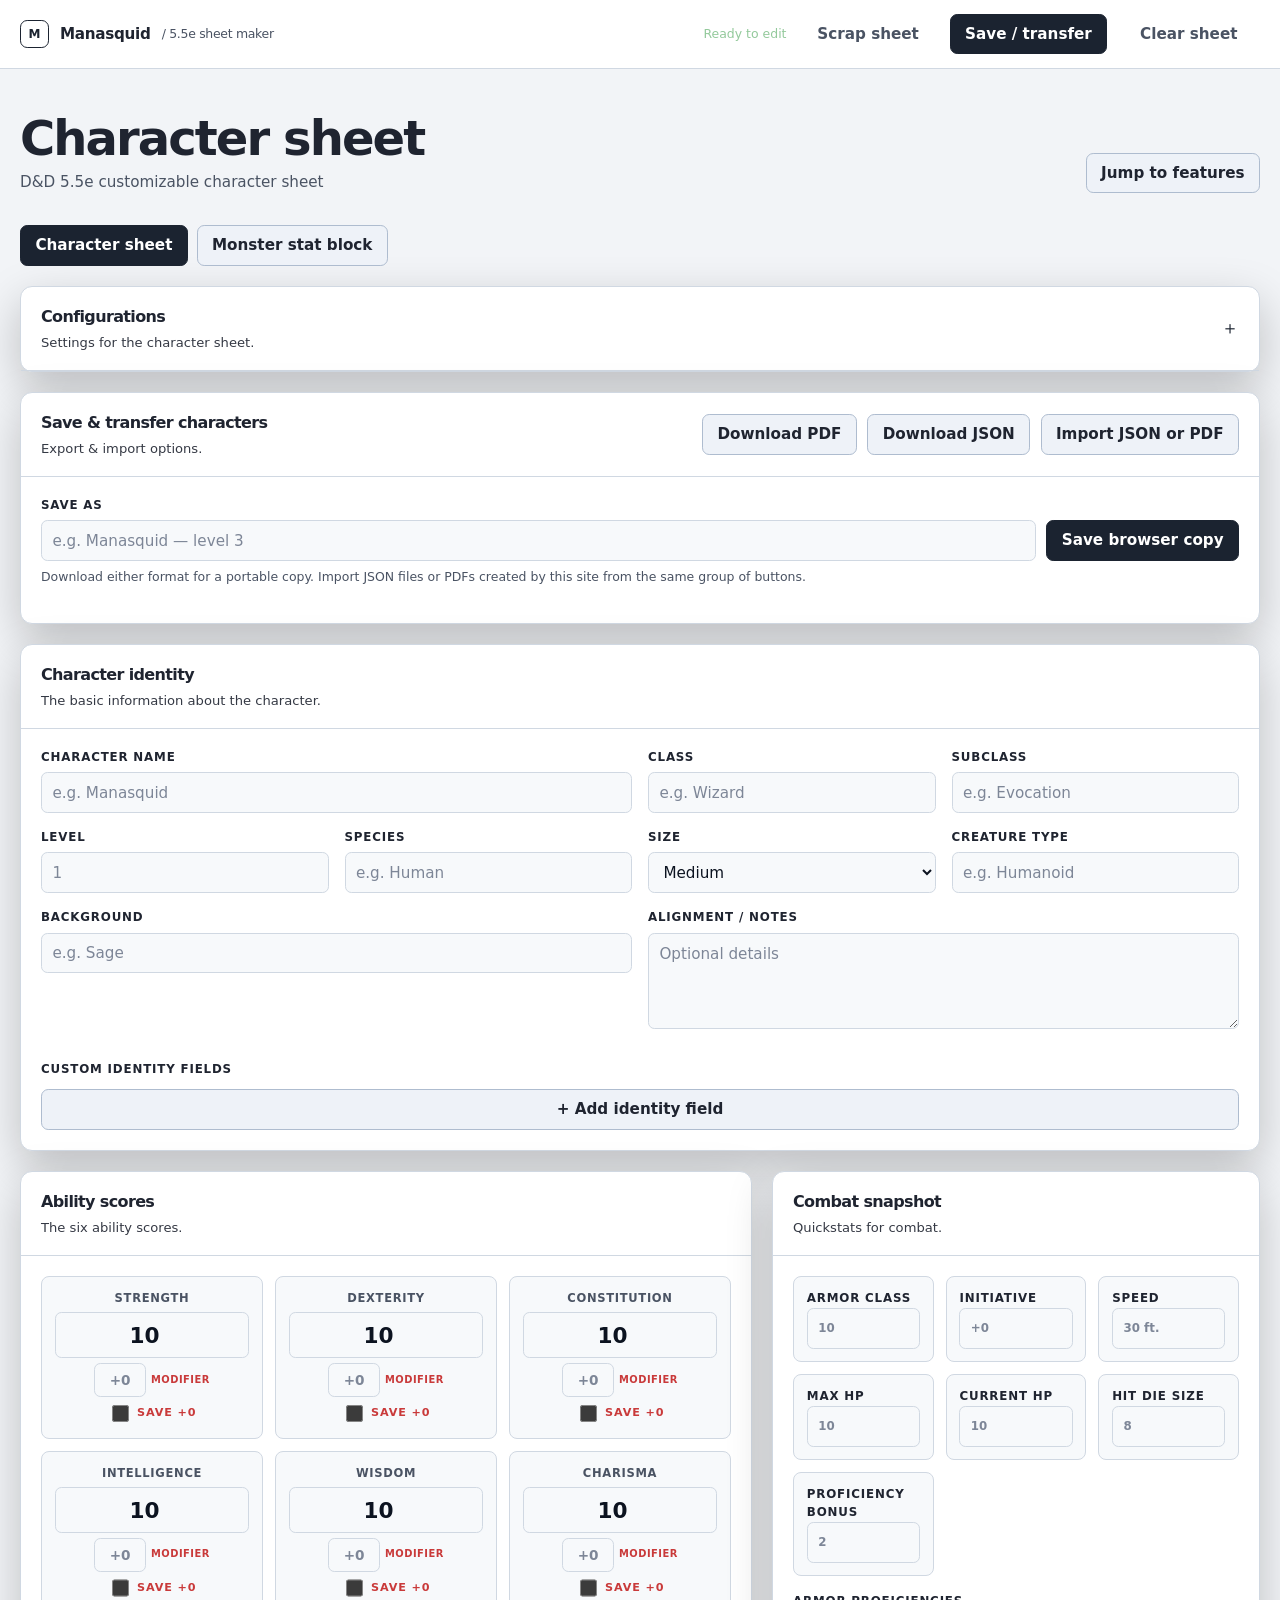
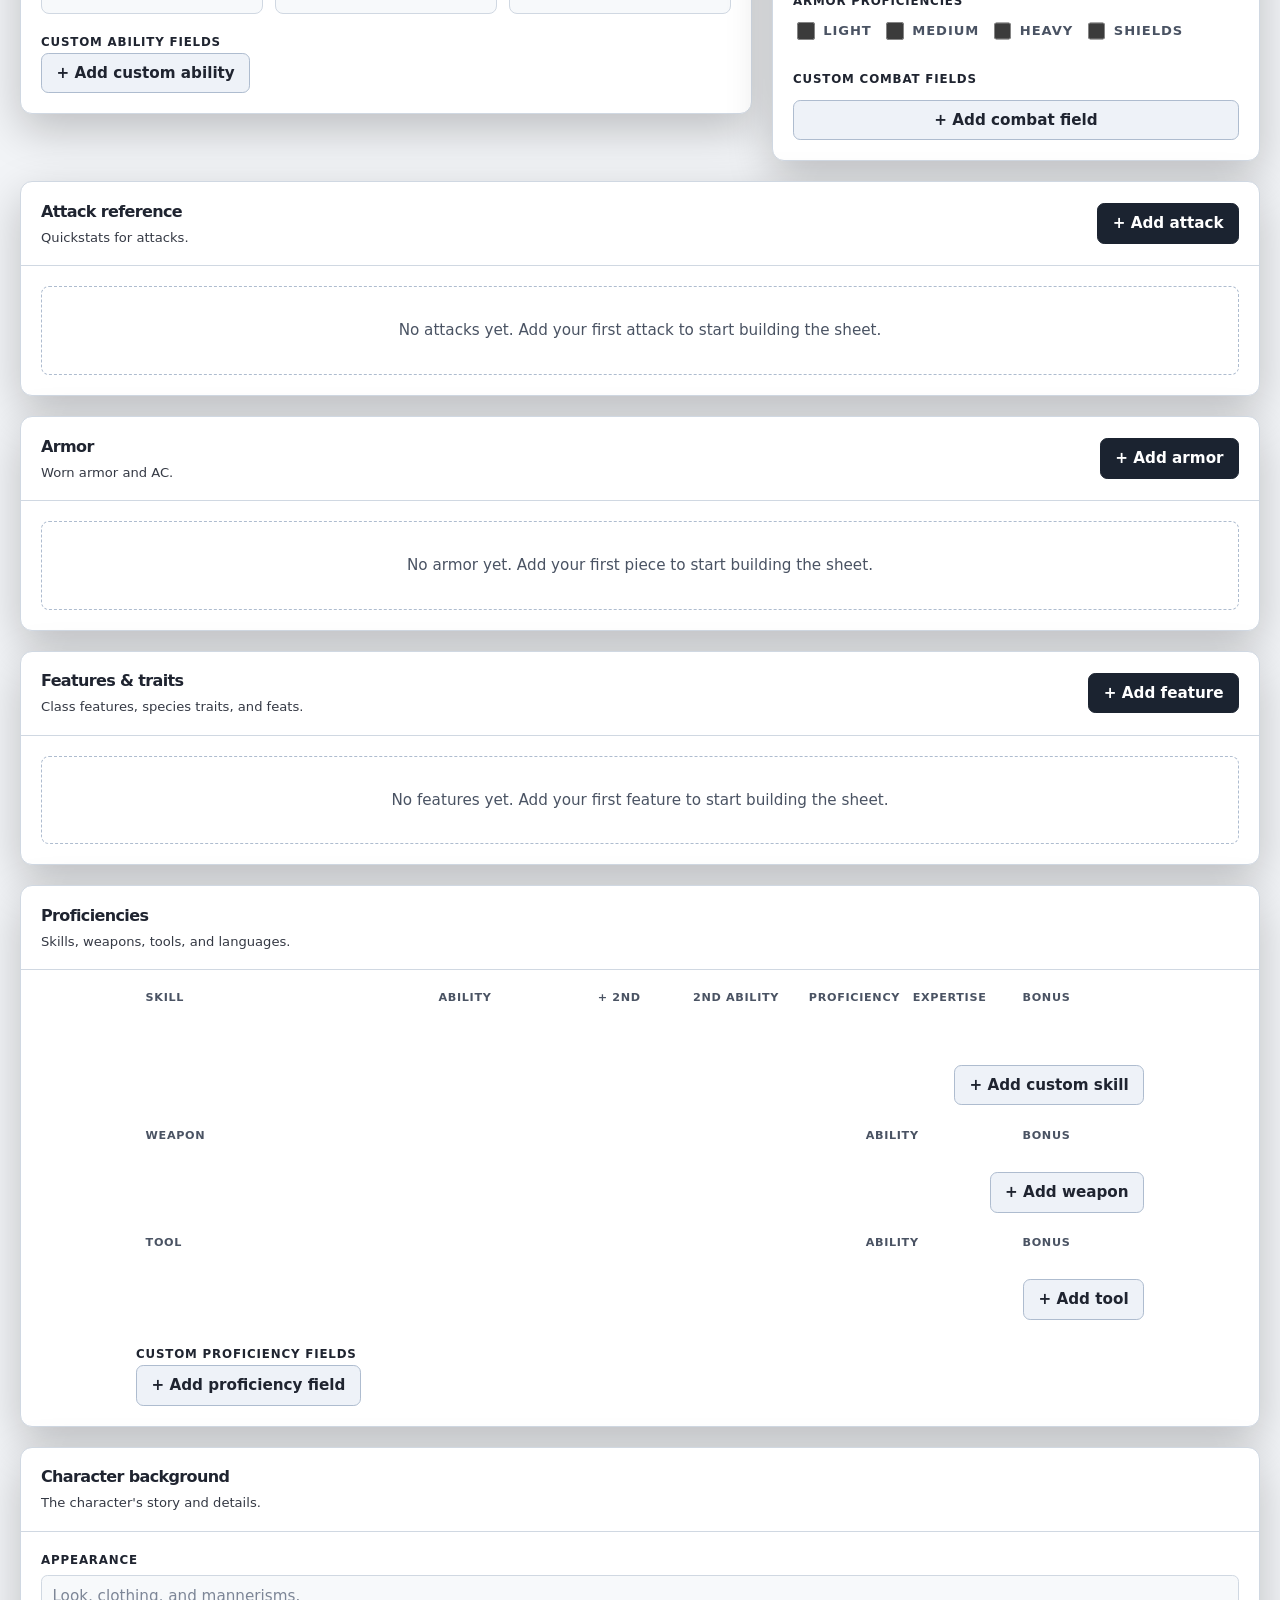
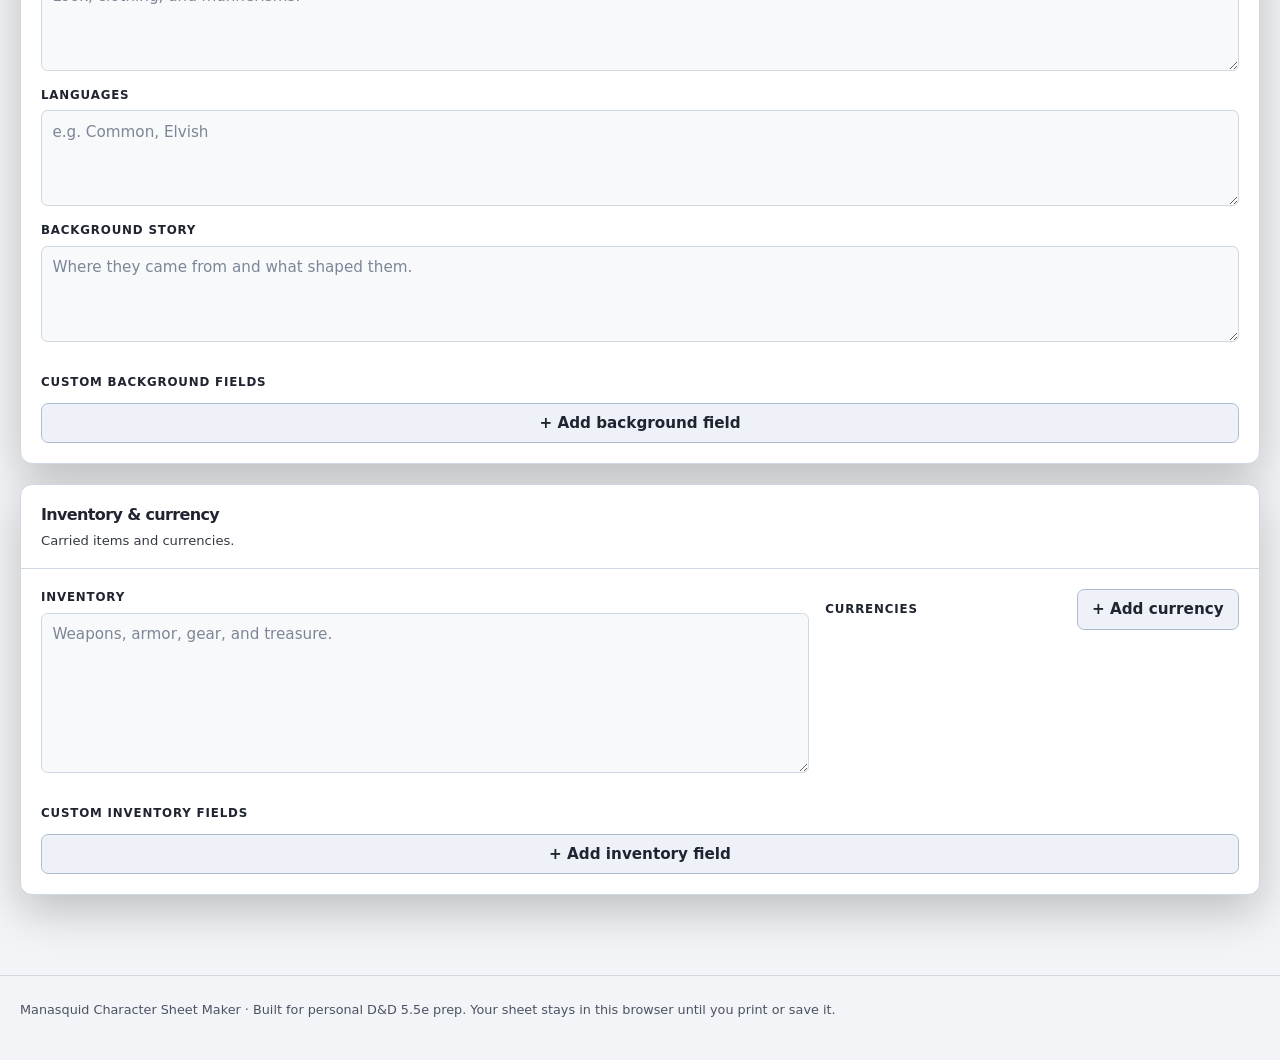
==== index.html @ 56f650cf "Merge Base AC and Fixed AC into a single Base AC input - Flat mode: the Base AC is the final AC (Cha" ====
<!doctype html>
<html lang="en">
<head>
  <meta charset="utf-8">
  <meta name="viewport" content="width=device-width, initial-scale=1">
  <meta name="description" content="A focused D&D 5.5e character sheet maker by Manasquid.">
  <meta name="theme-color" content="#0d1822">
  <link rel="manifest" href="manifest.webmanifest">
  <link rel="apple-touch-icon" href="icon-192.png">
  <meta name="mobile-web-app-capable" content="yes">
  <meta name="apple-mobile-web-app-capable" content="yes">
  <meta name="apple-mobile-web-app-status-bar-style" content="black-translucent">
  <meta name="apple-mobile-web-app-title" content="Sheet Maker">
  <title>Manasquid Character Sheet Maker</title>
  <style>
    :root {
      color-scheme: dark;
      --bg: #111318;
      --surface: #1a1d24;
      --surface-raised: #232731;
      --surface-soft: #20242d;
      --line: #363b48;
      --line-strong: #4b5363;
      --text: #d9962c;
      --muted: #e1a84d;
      --accent: #ffca6a;
      --accent-soft: #2d281e;
      --field-text: #ffd78d;
      --field-placeholder: #77808e;
      --button-strong-text: #20170b;
      --button-strong-hover: #e9c982;
      --topbar-bg: rgba(17, 19, 24, .94);
      --success: #93c99b;
      --danger: #e68d8d;
      --shadow: 0 16px 45px rgba(0, 0, 0, .22);
      --bonus: #fa1e1e;
    }
    body[data-theme="streetlamp"] {
      --bg: #151120;
      --surface: #1a1f2b;
      --surface-raised: #232731;
      --surface-soft: #20242d;
      --line: #363b48;
      --line-strong: #4b5363;
      --text: #d9962c;
      --muted: #e1a84d;
      --accent: #ffca6a;
      --accent-soft: #2d281e;
      --field-text: #ffd78d;
      --field-placeholder: #77808e;
      --button-strong-text: #20170b;
      --button-strong-hover: #e9c982;
      --topbar-bg: rgba(17, 19, 24, .94);
      --danger: #e6685f;
      --bonus: #ff5d5d;
    }
    body[data-theme="ember"] {
      --bg: #1a1010;
      --surface: #2a1717;
      --surface-raised: #341d1d;
      --surface-soft: #291515;
      --line: #503333;
      --line-strong: #6d4d4d;
      --text: #ffaf77;
      --muted: #ffc894;
      --accent: #ffb15e;
      --accent-soft: #3d1d18;
      --field-text: #ffd0a5;
      --field-placeholder: #d4a394;
      --button-strong-text: #2b120f;
      --button-strong-hover: #ffca8b;
      --topbar-bg: rgba(41, 17, 17, .94);
      --danger: #ff9580;
      --bonus: #ff6b6b;
    }
    body[data-theme="depths"] {
      --bg: #0d1822;
      --surface: #142331;
      --surface-raised: #1d2e3e;
      --surface-soft: #1a2a36;
      --line: #35516e;
      --line-strong: #5d7895;
      --text: #8dc4ff;
      --muted: #abd9ff;
      --accent: #62d0ff;
      --accent-soft: #132734;
      --field-text: #dff7ff;
      --field-placeholder: #8ea9c4;
      --button-strong-text: #0d1a27;
      --button-strong-hover: #9fe0ff;
      --topbar-bg: rgba(13, 24, 34, .94);
      --danger: #de8a9b;
      --bonus: #da37da;
    }
    body[data-theme="starlight"] {
      --bg: #05000c;
      --surface: #32173a;
      --surface-raised: #2d1138;
      --surface-soft: #350352;
      --line: #533c5d;
      --line-strong: #825a82;
      --text: #8ec9fa;
      --muted: #ecf19c;
      --accent: #260749;
      --accent-soft: #2d1f33;
      --field-text: #bef2ff;
      --field-placeholder: #d8f3ff;
      --button-strong-text: #beb78d;
      --button-strong-hover: #f4d8a0;
      --topbar-bg: rgba(18, 13, 26, .94);
      --danger: #d78ce0;
      --bonus: #9effef;
    }
    body[data-theme="monochrome"] {
      --bg: #0a0a0d;
      --surface: #17181d;
      --surface-raised: #20232a;
      --surface-soft: #12141a;
      --line: #3d4047;
      --line-strong: #636b73;
      --text: #f4f4f5;
      --muted: #dfe2e6;
      --accent: #f2f2f2;
      --accent-soft: #1d1d20;
      --field-text: #ffffff;
      --field-placeholder: #a4abb3;
      --button-strong-text: #0a0a0d;
      --button-strong-hover: #ececec;
      --topbar-bg: rgba(10, 10, 13, .94);
      --danger: #cfcfcf;
      --bonus: #ff5d5d;
    }
    body[data-theme="office"] {
      --bg: #f2f4f7;
      --surface: #ffffff;
      --surface-raised: #eef2f8;
      --surface-soft: #f7f9fb;
      --line: #d0d8e2;
      --line-strong: #aebccf;
      --text: #1f2430;
      --muted: #4a5363;
      --accent: #1b2330;
      --accent-soft: #edf2f7;
      --field-text: #0c1320;
      --field-placeholder: #7d8697;
      --button-strong-text: #ffffff;
      --button-strong-hover: #3d495c;
      --topbar-bg: rgba(255, 255, 255, .94);
      --danger: #b3413c;
      --bonus: #c93a3a;
    }
    body[data-theme="void"] {
      --bg: #0a0509;
      --surface: #160d13;
      --surface-raised: #221221;
      --surface-soft: #140b0f;
      --line: #422f36;
      --line-strong: #674d5b;
      --text: #e4aaff;
      --muted: #a97eb6;
      --accent: #440055;
      --accent-soft: #25022c;
      --field-text: #f0d1f8;
      --field-placeholder: #8a99a5;
      --button-strong-text: #e9d0fd;
      --button-strong-hover: #edf4f9;
      --topbar-bg: rgba(5, 7, 10, .94);
      --danger: #d98cc0;
      --bonus: #870da5;
    }
    body[data-theme="venom"] {
      --bg: #071d1e;
      --surface: #0c2c2a;
      --surface-raised: #123933;
      --surface-soft: #0f2b2f;
      --line: #2b5e59;
      --line-strong: #4c8b7e;
      --text: #9ae2af;
      --muted: #d3f8d9;
      --accent: #7ef0b2;
      --accent-soft: #123a2f;
      --field-text: #c9ffd8;
      --field-placeholder: #8bb8a5;
      --button-strong-text: #0a1614;
      --button-strong-hover: #aaf6c5;
      --topbar-bg: rgba(7, 29, 30, .94);
      --danger: #e07a6a;
      --bonus: #f7b267;
    }
    body[data-theme="parchment"] {
      --bg: #d7b88d;
      --surface: #e7d1a4;
      --surface-raised: #f0dfbe;
      --surface-soft: #dcc79e;
      --line: #b58263;
      --line-strong: #8d4d43;
      --text: #5c2b2d;
      --muted: #7b3c39;
      --accent: #7a3a33;
      --accent-soft: #ead3b5;
      --field-text: #5c1d1f;
      --field-placeholder: #8d6b5d;
      --button-strong-text: #f8ead1;
      --button-strong-hover: #c36a59;
      --topbar-bg: rgba(215, 184, 141, .94);
      --danger: #a3402f;
      --bonus: #8d2b2b;
    }
    body[data-theme="radiation"] {
      --bg: #040a08;
      --surface: #0d1b12;
      --surface-raised: #4b4713;
      --surface-soft: #6e7420;
      --line: #4d7035;
      --line-strong: #5d8d5d;
      --text: #f4ff5e;
      --muted: #effc3f;
      --accent: #d9ff51;
      --accent-soft: #1a2617;
      --field-text: #f5dc6d;
      --field-placeholder: #c1ce9e;
      --button-strong-text: #0d120f;
      --button-strong-hover: #e7f57d;
      --topbar-bg: rgba(4, 10, 8, .94);
      --danger: #e0796b;
      --bonus: #9dff00;
    }
    body[data-theme="neontech"] {
      --bg: #02050a;
      --surface: #0f1220;
      --surface-raised: #171d2f;
      --surface-soft: #0c1320;
      --line: #3d4f7a;
      --line-strong: #5f7add;
      --text: #41e5ff;
      --muted: #ff7ae8;
      --accent: #c56bff;
      --accent-soft: #120d1d;
      --field-text: #dff9ff;
      --field-placeholder: #7fa4e8;
      --button-strong-text: #040914;
      --button-strong-hover: #69f0ff;
      --topbar-bg: rgba(2, 5, 10, .94);
      --danger: #ff5c7a;
      --bonus: #ff91da;
    }
    body[data-theme="sunset"] {
      --bg: #2b1b3d;
      --surface: #3a2450;
      --surface-raised: #4a2d63;
      --surface-soft: #33204a;
      --line: #6b4a8c;
      --line-strong: #8f68b5;
      --text: #ffd9b8;
      --muted: #ffe9d6;
      --accent: #ff7e5f;
      --accent-soft: #4a2440;
      --field-text: #ffe3c2;
      --field-placeholder: #b08ba8;
      --button-strong-text: #361634;
      --button-strong-hover: #ff9d6b;
      --topbar-bg: rgba(43, 27, 61, .94);
      --danger: #ff9d8a;
      --bonus: #ff9e5e;
    }
    body[data-theme="moonwalk"] {
      --bg: #18191d;
      --surface: #292b31;
      --surface-raised: #373a43;
      --surface-soft: #24262c;
      --line: #5a5e69;
      --line-strong: #858a98;
      --text: #d7d9df;
      --muted: #b4b9c5;
      --accent: #c5cad6;
      --accent-soft: #34323e;
      --field-text: #f3ead2;
      --field-placeholder: #8f96a5;
      --button-strong-text: #18191d;
      --button-strong-hover: #e4e7ef;
      --topbar-bg: rgba(24, 25, 29, .94);
      --danger: #d6b0b0;
      --bonus: #8fdcff;
    }
    body[data-theme="beeswax"] {
      --bg: #d4a83f;
      --surface: #17130b;
      --surface-raised: #28200d;
      --surface-soft: #201a0c;
      --line: #67521e;
      --line-strong: #a6852e;
      --text: #f1d45f;
      --muted: #f7e6a2;
      --accent: #f0c83e;
      --accent-soft: #35280b;
      --field-text: #fff0b5;
      --field-placeholder: #b99e55;
      --button-strong-text: #211805;
      --button-strong-hover: #ffe36a;
      --topbar-bg: rgba(212, 168, 63, .94);
      --danger: #a3402f;
      --bonus: #ffca3a;
    }
    body[data-theme="rosethorn"] {
      --bg: #080e0b;
      --surface: #111d15;
      --surface-raised: #0a130d;
      --surface-soft: #0c1d14;
      --line: #285238;
      --line-strong: #3d754d;
      --text: #ff2626;
      --muted: #a00505;
      --accent: #ff1830;
      --accent-soft: #800017;
      --field-text: #ff6b70;
      --field-placeholder: #8d9f88;
      --button-strong-text: #fff1dc;
      --button-strong-hover: #ff5261;
      --topbar-bg: rgba(7, 20, 14, .94);
      --danger: #ff5f6d;
      --bonus: #149e32;
    }
    body[data-theme="teapot"] {
      --bg: #d9e0df;
      --surface: #fffdf5;
      --surface-raised: #f4f1e8;
      --surface-soft: #f9f7ef;
      --line: #5a62d1;
      --line-strong: #474fbb;
      --text: #3f459b;
      --muted: #5c607e;
      --accent: #8f90a8;
      --accent-soft: #e3ecf2;
      --field-text: #4f616f;
      --field-placeholder: #99a9aa;
      --button-strong-text: #fffaf0;
      --button-strong-hover: #7d84a8;
      --topbar-bg: rgba(217, 224, 223, .94);
      --danger: #b3413c;
      --bonus: #0026ff;
    }
    body[data-theme="forge"] {
      --bg: #100d0a;
      --surface: #1e1914;
      --surface-raised: #282119;
      --surface-soft: #191410;
      --line: #453b2e;
      --line-strong: #5f5140;
      --text: #f5b56a;
      --muted: #ffc97e;
      --accent: #ff6b1a;
      --accent-soft: #361d07;
      --field-text: #ffd9a0;
      --field-placeholder: #8a7a63;
      --button-strong-text: #241304;
      --button-strong-hover: #ffb964;
      --topbar-bg: rgba(22, 17, 12, .94);
      --danger: #e0554d;
      --bonus: #ff8551;
    }
    body[data-theme="sharp"] {
      --bg: #08090b;
      --surface: #17191d;
      --surface-raised: #24272d;
      --surface-soft: #111317;
      --line: #4a4d54;
      --line-strong: #777b84;
      --text: #f4f4f4;
      --muted: #d6d6d6;
      --accent: #e2343f;
      --accent-soft: #321318;
      --field-text: #ffffff;
      --field-placeholder: #8c9098;
      --button-strong-text: #ffffff;
      --button-strong-hover: #ff5058;
      --topbar-bg: rgba(8, 9, 11, .94);
      --danger: #e68d8d;
      --bonus: #ff4b55;
    }
    
    body[data-modifier-color="Scarlet"] { --bonus: #f5471b; }
    body[data-modifier-color="Orange"] { --bonus: #ff9011; }
    body[data-modifier-color="Amber"] { --bonus: #faba30; }
    body[data-modifier-color="Yellow"] { --bonus: #ffea2b; }
    body[data-modifier-color="Lime"] { --bonus: #bdfd27; }
    body[data-modifier-color="Green"] { --bonus: #2efd27; }
    body[data-modifier-color="Turquoise"] { --bonus: #64fc7d; }
    body[data-modifier-color="Cyan"] { --bonus: #69d9ff; }
    body[data-modifier-color="Blue"] { --bonus: #146aff; }
    body[data-modifier-color="Purple"] { --bonus: #a126ff; }
    body[data-modifier-color="Rose"] { --bonus: #ff586e; }
    body[data-modifier-color="Maroon"] { --bonus: #7e1920; }
    body[data-modifier-color="Red"] { --bonus: #fa1e1e; }

    * { box-sizing: border-box; }
    [hidden] { display: none !important; }
    html { scroll-behavior: smooth; }
    body {
      margin: 0;
      min-width: 320px;
      background: var(--bg);
      color: var(--text);
      font: 400 .95rem/1.5 system-ui, -apple-system, BlinkMacSystemFont, "Segoe UI", sans-serif;
    }
    button, input, select, textarea { font: inherit; }
    button, a { -webkit-tap-highlight-color: transparent; }
    a { color: inherit; }
    .shell { width: min(1240px, calc(100% - 2.5rem)); margin: 0 auto; }

    .topbar {
      position: sticky;
      z-index: 10;
      top: 0;
      border-bottom: 1px solid var(--line);
      background: var(--topbar-bg);
      backdrop-filter: blur(14px);
    }
    .topbar-inner { display: flex; align-items: center; justify-content: space-between; gap: 1.5rem; min-height: 4.25rem; }
    .brand { display: flex; align-items: center; gap: .7rem; color: var(--text); font-weight: 750; letter-spacing: -.02em; text-decoration: none; }
    .brand-mark { display: grid; place-items: center; width: 1.8rem; height: 1.8rem; border: 1px solid var(--accent); border-radius: .45rem; color: var(--accent); font-size: .75rem; }
    .version { color: var(--muted); font-size: .78rem; font-weight: 500; }
    .top-actions { display: flex; align-items: center; gap: .65rem; }
    .status { color: var(--success); font-size: .78rem; }
    .top-actions .button { min-width: 8.9rem; }
    .scrap-toggle[aria-expanded="true"] { border-color: var(--accent); background: var(--accent-soft); color: var(--accent); }
    .scrap-panel {
      position: fixed;
      z-index: 9;
      right: max(1.25rem, calc((100% - 1240px) / 2));
      width: min(30rem, calc(100% - 2.5rem));
      padding: .85rem .95rem 1rem;
      border: 1px solid var(--line);
      border-radius: .75rem;
      background: var(--surface);
      box-shadow: var(--shadow);
      display: grid;
      gap: .45rem;
    }
    .scrap-panel textarea { min-height: 11rem; resize: vertical; }

    .button, .icon-button {
      display: inline-flex;
      align-items: center;
      justify-content: center;
      border: 1px solid var(--line-strong);
      border-radius: .45rem;
      background: var(--surface-raised);
      color: var(--text);
      cursor: pointer;
      font-weight: 650;
      text-decoration: none;
      transition: border-color .15s ease, background .15s ease;
    }
    .button { min-height: 2.45rem; padding: .5rem .9rem; }
    .icon-button { width: 2.2rem; height: 2.2rem; padding: 0; }
    .button:hover, .button:focus-visible, .icon-button:hover, .icon-button:focus-visible { border-color: var(--accent); background: var(--surface-soft); }
    .button.primary { border-color: var(--accent); background: var(--accent); color: var(--button-strong-text); }
    .button.primary:hover, .button.primary:focus-visible { background: var(--button-strong-hover); }
    .button.subtle { border-color: transparent; background: transparent; color: var(--muted); }
    .button.subtle:hover, .button.subtle:focus-visible { border-color: var(--line); color: var(--text); }
    .remove-skill, .remove-currency, .remove-custom-field, .remove-spell {
      width: 1.9rem;
      height: 1.9rem;
      min-width: 1.9rem;
      padding: 0;
      font-size: .85rem;
      color: var(--danger);
      flex-shrink: 0;
      align-self: end;
      justify-self: center;
      margin-bottom: .2rem;
    }

    main { padding: 2.75rem 0 5rem; }
    .page-heading { display: flex; align-items: end; justify-content: space-between; gap: 2rem; margin-bottom: 2rem; }
    h1, h2, h3, p { margin-top: 0; }
    h1, h2 { letter-spacing: -.04em; }
    h1 { margin-bottom: .45rem; font-size: clamp(2rem, 4vw, 3rem); line-height: 1.05; }
    .lede { margin: 0; color: var(--muted); }
    .sheet-actions { display: flex; flex-wrap: wrap; gap: .65rem; }
    .storage-panel { margin-bottom: 1.25rem; }
    .storage-tools { display: flex; flex-wrap: wrap; align-items: end; gap: .65rem; }
    .storage-tools .field { min-width: min(100%, 18rem); flex: 1 1 16rem; }
    .storage-help { margin: .45rem 0 0; color: var(--muted); font-size: .78rem; }
    .config-panel { margin-bottom: 1.25rem; }
    .config-panel summary { cursor: pointer; list-style: none; }
    .config-panel summary::-webkit-details-marker { display: none; }
    .config-panel summary::after { content: "＋"; float: right; color: var(--accent); font-size: 1.1rem; }
    .config-panel[open] summary::after { content: "−"; }
    .config-options { display: grid; grid-template-columns: repeat(2, minmax(0, 1fr)); gap: 1rem; }
    .config-option { display: grid; gap: .35rem; align-content: start; }
    .config-option input[type="checkbox"] { justify-self: start; }
    .config-checkbox { display: flex; align-items: center; gap: .5rem; min-height: 2.55rem; color: var(--text); }
    .spellcasting-panel[hidden] { display: none; }
    .spell-slot-fields { display: grid; grid-template-columns: repeat(5, minmax(0, 1fr)); gap: .65rem; }
    .spell-slot-field[hidden] { display: none; }
    .spell-list { display: grid; gap: .65rem; }
    .spell-row { display: grid; grid-template-columns: minmax(9rem, 1fr) 2.8rem 1.2fr .8fr .48fr .8fr 1.9fr 5.4rem 5.25rem 1.9rem; gap: .55rem; align-items: end; }
    .spell-row input { height: 2.35rem; }
    .spell-prepared { display: flex; align-items: center; justify-content: center; gap: .3rem; min-height: 2.35rem; padding: 0 .35rem; color: var(--muted); font-size: .72rem; }
    .spell-prepared input { justify-self: center; }
    .remove-spell {
      width: 1.9rem;
      height: 1.9rem;
      min-width: 1.9rem;
      padding: 0;
      font-size: .85rem;
      flex-shrink: 0;
      align-self: end;
      justify-self: center;
      margin-bottom: .2rem;
    }
    @media (max-width: 520px) {
      .spell-slot-fields { grid-template-columns: repeat(2, 1fr); }
      .spell-row { grid-template-columns: 1fr 5rem 2.2rem; }
      .spell-row label:nth-child(3), .spell-row label:nth-child(4), .spell-row label:nth-child(5), .spell-row label:nth-child(6), .spell-row label:nth-child(7), .spell-row label:nth-child(8) { grid-column: span 2; }
      .spell-row .spell-prepared { grid-column: 1; grid-row: 8; justify-content: start; }
      .spell-row .remove-spell { grid-column: 2; grid-row: 8; }
    }
    .custom-fields { margin-top: 1rem; }
    .custom-field-list { display: grid; gap: .6rem; }
    .custom-field-row { display: grid; grid-template-columns: 1.2fr 1.6fr auto; gap: .55rem; align-items: end; }
    .custom-field-row input { height: 2.35rem; }
    .custom-field-row-wide { grid-template-columns: minmax(6rem, 1fr) 2.4fr auto; align-items: start; }
    .custom-field-row-wide textarea.custom-field-value { min-height: 4.5rem; resize: vertical; }
    .custom-field-empty { color: var(--muted); font-size: .82rem; }
    [data-custom-fields-for="abilities"] { display: grid; grid-template-columns: repeat(3, minmax(0, 1fr)); gap: .75rem; }
    .custom-ability-row { display: grid; grid-template-columns: minmax(0, 1fr) auto; gap: .3rem; align-items: start; }
    .custom-ability-head { display: flex; gap: .35rem; }
    .custom-ability-head .custom-ability-name { flex: 1; min-width: 0; height: 2.1rem; text-align: center; }
    .custom-ability-head .custom-ability-abbr { width: 4.2rem; min-width: 0; height: 2.1rem; text-align: center; text-transform: uppercase; }
    [data-custom-fields-for="abilities"] .custom-ability-score { height: 2.9rem; font-size: 1.35rem; font-weight: 750; text-align: center; }
    [data-monster-custom-abilities] .custom-ability-abbr { text-transform: uppercase; }
    .custom-ability-row .remove-custom-field { margin-top: .2rem; }
    @media (max-width: 1050px) {
      [data-custom-fields-for="abilities"] { grid-template-columns: repeat(2, minmax(0, 1fr)); }
    }
    @media (max-width: 520px) {
      [data-custom-fields-for="abilities"] { grid-template-columns: minmax(0, 1fr); }
    }
    .saved-list { display: grid; gap: .65rem; margin-top: 1rem; }
    .saved-item { display: flex; align-items: center; justify-content: space-between; gap: 1rem; padding: .8rem; border: 1px solid var(--line); border-radius: .5rem; background: var(--surface-soft); }
    .saved-item strong { display: block; font-size: .9rem; }
    .saved-item small { color: var(--muted); }
    .saved-actions { display: flex; flex-wrap: wrap; gap: .4rem; }
    .saved-empty { color: var(--muted); font-size: .85rem; }

    .sheet { display: grid; gap: 1.25rem; grid-template-columns: minmax(0, 1fr); }
    .maker-tabs { display: flex; flex-wrap: wrap; gap: .55rem; margin-bottom: 1.25rem; }
    .maker-tab[aria-selected="true"] { border-color: var(--accent); background: var(--accent); color: var(--button-strong-text); }
    .sheet[hidden], .maker-panel[hidden] { display: none; }
    .monster-ability-grid { display: grid; grid-template-columns: repeat(3, minmax(0, 1fr)); gap: .8rem; }
    [data-monster-custom-abilities] { display: grid; grid-template-columns: repeat(3, minmax(0, 1fr)); gap: .8rem; }
    .monster-ability { display: grid; grid-template-columns: minmax(0, 1fr); align-content: start; gap: .3rem; padding: .7rem; border: 1px solid var(--line); border-radius: .5rem; background: var(--surface-soft); text-align: center; }
    .monster-ability input { width: 100%; min-width: 0; text-align: center; font-weight: 700; }
    .monster-ability .ability-mod-wrap, .monster-ability .save-check { flex-wrap: wrap; }
    .monster-ability input[name$="-mod"], .monster-attack-bonus, .monster-attack-damage-bonus, [name="monster-initiative"], [name="monster-proficiency-bonus"] { color: var(--bonus); }
    .monster-entry-groups { display: grid; gap: 1rem; }
    .monster-entry-group { display: grid; gap: .65rem; }
    .monster-entry-group h3 { margin: 0; color: var(--text); font-size: .9rem; }
    .monster-entry-list { display: grid; gap: .65rem; }
    .monster-entry { display: grid; grid-template-columns: minmax(10rem, .8fr) minmax(0, 2fr) auto; gap: .55rem; align-items: start; }
    .monster-entry textarea { min-height: 4rem; }
    .monster-entry .remove-monster-entry { color: var(--danger); }
    .monster-entry .remove-monster-entry { margin-top: 1.35rem; }
    .monster-entry-name-cell { display: grid; gap: .3rem; align-content: start; }
    .monster-entry-attack-toggle { display: flex; align-items: center; gap: .4rem; color: var(--muted); font-size: .72rem; font-weight: 650; letter-spacing: .02em; text-transform: none; white-space: nowrap; }
    .monster-entry-attack-toggle input { justify-self: start; }
    .monster-entry-attack-row { display: flex; align-items: center; gap: .5rem; }
    .monster-entry-recharge { height: 2.1rem; padding: .25rem .45rem; font-size: .78rem; min-width: 0; flex: 1; }
    .monster-xp-label-row { display: flex; align-items: center; justify-content: space-between; gap: .5rem; }
    .fields > .field.monster-defense-wide { grid-column: 1 / -1; }
    .monster-lair-toggle { display: flex; align-items: center; gap: .45rem; color: var(--muted); font-size: .72rem; font-weight: 650; letter-spacing: .02em; text-transform: none; }
    .monster-lair-toggle input { justify-self: start; }
    .monster-spell-groups { display: grid; grid-template-columns: repeat(2, minmax(0, 1fr)); gap: 1rem; align-items: start; }
    .monster-spellcasting-fields { display: grid; grid-template-columns: repeat(3, minmax(0, 1fr)); gap: .8rem; margin-bottom: 1rem; }
    .monster-spellcasting-fields > .field.wide { grid-column: 1 / -1; }
    .monster-spell-group { display: grid; gap: .6rem; padding: .8rem; border: 1px solid var(--line); border-radius: .5rem; background: var(--surface-soft); align-content: start; }
    .monster-spell-group h3 { margin: 0; color: var(--text); font-size: .9rem; }
    .monster-spell-list { display: grid; gap: .45rem; }
    .monster-spell-row { display: grid; grid-template-columns: minmax(0, 2fr) minmax(0, 1.2fr) 4.2rem auto; gap: .45rem; align-items: center; }
    .monster-spell-row .monster-spell-source, .monster-spell-row .monster-spell-page { min-width: 0; }
    .monster-per-day-list { display: grid; gap: .65rem; }
    .monster-per-day-group { display: grid; gap: .5rem; padding: .65rem; border: 1px dashed var(--line-strong); border-radius: .45rem; }
    .monster-per-day-head { display: flex; align-items: end; gap: .45rem; }
    .monster-per-day-head label { display: grid; gap: .3rem; }
    .monster-per-day-head .monster-per-day-count { width: 5.5rem; }
    .remove-monster-spell, .remove-monster-per-day { color: var(--danger); }
    .monster-per-day-group .add-monster-spell { justify-self: start; }
    .monster-entry-editor-attack-grid { display: grid; grid-template-columns: repeat(3, minmax(0, 1fr)); gap: .8rem; margin-top: .35rem; }
    @media (max-width: 800px) {
      .monster-entry-editor-attack-grid { grid-template-columns: minmax(0, 1fr); }
    }
    @media (max-width: 800px) {
      .monster-spell-groups, .monster-spellcasting-fields { grid-template-columns: minmax(0, 1fr); }
    }
    .attack-list { display: grid; gap: .75rem; }
    .armor-list { display: grid; gap: .75rem; }
    .armor-req-row { display: flex; gap: .45rem; }
    .armor-req-row select, .armor-req-row input { min-width: 0; }
    .armor-list { display: grid; gap: .75rem; }
    .armor-req-row { display: flex; gap: .45rem; }
    .armor-req-row select, .armor-req-row input { min-width: 0; }
    .feature-actions .remove-armor { color: var(--danger); }
    .feature-actions .equip-armor { color: var(--accent); }
    .armor-card.equipped { border-color: var(--accent); }
    .armor-card.equipped .equip-armor { color: var(--button-strong-text); background: var(--accent); border-color: var(--accent); }
    .feature-actions .remove-attack { color: var(--danger); }
    .feature-actions .equip-armor { color: var(--accent); }
    .armor-card.equipped { border-color: var(--accent); }
    .armor-card.equipped .equip-armor { color: var(--button-strong-text); background: var(--accent); border-color: var(--accent); }
    .monster-attack-list { display: grid; gap: .6rem; }
    .monster-attack-item { display: grid; gap: .35rem; padding: .7rem .85rem; border: 1px solid var(--line); border-radius: .5rem; background: var(--surface-soft); }
    .monster-attack-item-head { display: flex; align-items: center; gap: .55rem; flex-wrap: wrap; }
    .monster-attack-item-head strong { color: var(--text); }
    .monster-attack-item p { margin: 0; color: var(--field-text); font-size: .85rem; white-space: pre-wrap; }
    .monster-attack-empty { margin: 0; color: var(--muted); font-size: .82rem; }
    .monster-attack-item-details { margin: 0; color: var(--bonus); font-size: .8rem; font-weight: 700; }
    .monster-entry-attack-fields { grid-column: 1 / -1; display: grid; grid-template-columns: repeat(7, minmax(0, 1fr)); gap: .55rem; padding: .65rem; border: 1px dashed var(--line-strong); border-radius: .45rem; background: var(--accent-soft); }
    .monster-entry-attack-fields[hidden] { display: none; }
    .monster-entry-attack-fields label { display: grid; gap: .3rem; }
    .monster-entry-attack-fields input, .monster-entry-attack-fields select { height: 2.35rem; padding: .4rem .55rem; }
    @media (max-width: 800px) {
      .monster-ability-grid, [data-monster-custom-abilities] { grid-template-columns: repeat(2, minmax(0, 1fr)); }
    }
    @media (max-width: 520px) {
      .monster-ability-grid, [data-monster-custom-abilities] { grid-template-columns: minmax(0, 1fr); }
      .monster-spell-row { grid-template-columns: minmax(0, 1fr) minmax(0, 1fr) auto; }
      .monster-spell-row .monster-spell-name { grid-column: 1 / -1; }
      .monster-entry { grid-template-columns: 1fr auto; }
      .monster-entry .monster-entry-description { grid-column: 1 / -1; }
      .monster-entry-attack-fields { grid-template-columns: 1fr 1fr; }
    }
    .panel {
      border: 1px solid var(--line);
      border-radius: .75rem;
      background: var(--surface);
      box-shadow: var(--shadow);
      min-width: 0;
    }
    .panel-heading {
      display: flex;
      align-items: center;
      justify-content: space-between;
      gap: 1rem;
      padding: 1.1rem 1.25rem;
      border-bottom: 1px solid var(--line);
    }
    .panel-heading h2 { margin: 0; color: var(--text); font-size: 1rem; }
    .panel-heading p { margin: .25rem 0 0; color: var(--text); font-size: .82rem; opacity: .9; }
    .panel-body { padding: 1.25rem; }

    .fields { display: grid; grid-template-columns: repeat(12, minmax(0, 1fr)); gap: 1rem; align-items: start; }
    .field { display: grid; grid-template-columns: minmax(0, 1fr); gap: .35rem; min-width: 0; align-content: start; }
    .fields > .field { grid-column: span 3; }
    .fields > .field.wide { grid-column: span 6; }
    .field.full { grid-column: 1 / -1; }
    label, .field-label { color: var(--text); font-size: .74rem; font-weight: 750; letter-spacing: .07em; text-transform: uppercase; }
    input, select, textarea {
      width: 100%;
      border: 1px solid var(--line);
      border-radius: .4rem;
      outline: none;
      background: var(--surface-soft);
      color: var(--field-text);
    }
    [data-save-for], .skill-bonus, [name="spell-save-dc"], [name="spell-attack-bonus"], [name="initiative"], [name="proficiency-bonus"] {
      color: var(--bonus);
    }
    .ability-mod {
      color: var(--bonus);
    }
    input, select { height: 2.55rem; padding: .45rem .65rem; }
    textarea { min-height: 6rem; max-width: 100%; padding: .6rem .65rem; resize: both; }
    input:focus, select:focus, textarea:focus { border-color: var(--accent); box-shadow: 0 0 0 3px rgba(216, 174, 98, .14); }
    input::placeholder, textarea::placeholder { color: var(--field-placeholder); }

    .sheet-grid { display: grid; grid-template-columns: minmax(0, 1.2fr) minmax(300px, .8fr); gap: 1.25rem; align-items: start; }
    .ability-grid { display: grid; grid-template-columns: repeat(3, 1fr); gap: .75rem; }
    .ability {
      display: grid;
      gap: .3rem;
      padding: .8rem;
      border: 1px solid var(--line);
      border-radius: .5rem;
      background: var(--surface-soft);
      text-align: center;
    }
    .ability input.score { height: 2.9rem; font-size: 1.35rem; font-weight: 750; text-align: center; }
    .ability-name { color: var(--muted); font-size: .72rem; font-weight: 750; letter-spacing: .06em; text-transform: uppercase; }
    .ability-mod { color: var(--bonus); font-size: .8rem; }
    .ability .ability-mod { width: 3.25rem; min-width: 0; height: 2.1rem; padding: .3rem .35rem; font-size: .85rem; text-align: center; }
    .ability-mod-wrap { display: flex; align-items: center; justify-content: center; gap: .3rem; }
    .ability-mod-caption { color: var(--bonus); font-size: .62rem; font-weight: 700; letter-spacing: .05em; text-transform: uppercase; }
    [contenteditable="true"] { cursor: text; }
    [contenteditable="true"]:focus { outline: 2px solid var(--accent); outline-offset: 2px; }
    .save-check { display: flex; align-items: center; justify-content: center; gap: .3rem; color: var(--bonus); font-size: .7rem; }
    .save-check strong[data-save-for] { color: var(--bonus); }
    .save-check input { accent-color: var(--accent); }

    .combat-grid { display: grid; grid-template-columns: repeat(3, 1fr); gap: .75rem; }
    @media (max-width: 1050px) {
      .combat-grid { grid-template-columns: 1fr 1fr; }
    }
    .combat-card { padding: .8rem; border: 1px solid var(--line); border-radius: .5rem; background: var(--surface-soft); }
    .combat-grid > *, .ability-grid > *, .monster-ability-grid > * { min-width: 0; }
    .combat-card input, .ability input, .monster-ability input { width: 100%; min-width: 0; }
    input[type="checkbox"] { width: 1.1rem; height: 1.1rem; accent-color: var(--accent); }
    .combat-card strong { display: block; margin-top: .25rem; color: var(--text); font-size: 1.3rem; }
    .armor-proficiencies { grid-column: 1 / -1; display: grid; gap: .5rem; padding-top: .3rem; }
    .armor-options { display: flex; flex-wrap: wrap; gap: .65rem; }
    .armor-option { display: flex; align-items: center; gap: .35rem; color: var(--muted); font-size: .82rem; }
    .armor-option input { justify-self: start; }

    .feature-list { display: grid; gap: .75rem; }
    .feature-card {
      display: grid;
      grid-template-columns: minmax(0, 1fr) auto;
      gap: 1rem;
      padding: 1rem;
      border: 1px solid var(--line);
      border-radius: .55rem;
      background: var(--surface-soft);
    }
    .feature-card h3 { margin: 0 0 .45rem; color: var(--text); font-size: .98rem; }
    .feature-card p { margin: 0; color: var(--field-text); white-space: pre-wrap; }
    .feature-meta { display: flex; flex-wrap: wrap; gap: .55rem; margin-top: .7rem; }
    .tag { display: inline-flex; align-items: center; min-height: 1.45rem; padding: .15rem .45rem; border: 1px solid var(--line-strong); border-radius: .3rem; color: var(--field-text); font-size: .7rem; }
    .feature-actions { display: flex; align-items: start; gap: .35rem; }
    .feature-actions .remove-feature { color: var(--danger); }
    .empty-state { padding: 2rem 1rem; border: 1px dashed var(--line-strong); border-radius: .5rem; color: var(--muted); text-align: center; }
    .feature-editor { display: grid; gap: 1rem; margin-bottom: 1rem; padding: 1rem; border: 1px solid var(--accent); border-radius: .55rem; background: var(--accent-soft); }
    .feature-editor[hidden] { display: none; }
    .feature-editor-grid { display: grid; grid-template-columns: minmax(0, 1fr) minmax(0, 1fr); gap: .8rem; }
    .feature-editor .field { grid-column: auto; }
    .feature-editor .field.full { grid-column: 1 / -1; }
    .feature-editor-actions { display: flex; justify-content: end; gap: .55rem; }

    .notes { min-height: 10rem; }
    .proficiency-table { display: grid; gap: .45rem; max-width: 63rem; margin-inline: auto; }
    .skill-row { display: grid; grid-template-columns: minmax(4.5rem, 1fr) 8rem 5.5rem 8rem 5.5rem 5.5rem 5.5rem 2.2rem; gap: .55rem; align-items: center; padding: .45rem .6rem; border: 1px solid var(--line); border-radius: .4rem; background: var(--surface-soft); }
    .skill-row > .skill-cell-name { grid-column: 1; }
    .skill-row > .skill-cell-ability { grid-column: 2; }
    .skill-row > .skill-cell-toggle { grid-column: 3; }
    .skill-row > .skill-cell-alt { grid-column: 4; }
    .skill-row > .skill-cell-prof { grid-column: 5; }
    .skill-row > .skill-cell-exp { grid-column: 6; }
    .skill-row > .skill-cell-bonus { grid-column: 7; }
    .skill-row > .skill-cell-remove { grid-column: 8; }
    .skill-cell { display: grid; gap: .3rem; min-width: 0; align-content: end; }
    .skill-cell .field-label { display: none; }
    .skill-row .skill-name { font-weight: 650; }
    .skill-row .skill-ability { color: var(--muted); font-size: .8rem; }
    .skill-alt-toggle { display: inline-flex; align-items: center; justify-content: center; cursor: pointer; }
    .skill-alt-toggle input { width: .95rem; height: .95rem; accent-color: var(--accent); margin: 0; }
    .skill-alt-ability { color: var(--muted); font-size: .8rem; }
    .skill-row input[type="number"] { height: 2.2rem; }
    .skill-row input[type="checkbox"] { width: 1.1rem; height: 1.1rem; justify-self: center; accent-color: var(--accent); }
    .proficiency-header { display: grid; grid-template-columns: minmax(4.5rem, 1fr) 8rem 5.5rem 8rem 5.5rem 5.5rem 5.5rem 2.2rem; gap: .55rem; max-width: 63rem; margin-inline: auto; padding: 0 .6rem; color: var(--muted); font-size: .7rem; font-weight: 750; letter-spacing: .06em; text-transform: uppercase; }
    .proficiency-header span:nth-child(n+3) { text-align: center; white-space: nowrap; }
    .proficiency-actions { display: flex; justify-content: end; margin-top: .8rem; }
    .proficiencies-body { display: grid; gap: 1.4rem; justify-items: center; }
    .proficiencies-body > * { width: min(100%, 63rem); }
    .proficiencies-body > .custom-fields { margin-top: 0; }
    .tools-block { display: grid; gap: .45rem; max-width: 63rem; margin-inline: auto; }
    .tools-header { display: grid; grid-template-columns: minmax(0, 1fr) 8rem 5.5rem 2.2rem; gap: .55rem; padding: 0 .6rem; color: var(--muted); font-size: .7rem; font-weight: 750; letter-spacing: .06em; text-transform: uppercase; }
    .tools-header span:nth-child(n+3) { text-align: center; }
    .tool-row { display: grid; grid-template-columns: minmax(0, 1fr) 8rem 5.5rem 2.2rem; gap: .55rem; align-items: center; padding: .45rem .6rem; border: 1px solid var(--line); border-radius: .4rem; background: var(--surface-soft); }
    .tool-cell { display: grid; gap: .3rem; min-width: 0; }
    .tool-cell .field-label { display: none; }
    .tool-cell-name { grid-column: 1; }
    .tool-cell-ability { grid-column: 2; }
    .tool-cell-bonus { grid-column: 3; }
    .tool-cell-remove { grid-column: 4; }
    .tool-bonus { color: var(--bonus); text-align: center; }
    .remove-tool, .remove-weapon { color: var(--danger); }
    .background-grid { display: grid; grid-template-columns: minmax(0, 1fr) minmax(0, 1fr); gap: 1rem; }
    .background-grid .field.full { grid-column: 1 / -1; }
    .inventory-grid { display: grid; grid-template-columns: minmax(0, 1.3fr) minmax(0, .7fr); gap: 1rem; }
    .currency-list { display: grid; gap: .5rem; margin-top: .65rem; }
    .currency-row { display: grid; grid-template-columns: 1fr .6fr 2.2rem; gap: .45rem; }
    .currency-row input { height: 2.3rem; }
    .currency-heading { display: flex; align-items: center; justify-content: space-between; gap: .5rem; }
    .currency-heading .field-label { margin: 0; }
    footer { padding: 1.5rem 0 2.5rem; border-top: 1px solid var(--line); color: var(--muted); font-size: .8rem; }
    :focus-visible { outline: 3px solid var(--accent); outline-offset: 3px; }
    .sr-only { position: absolute; width: 1px; height: 1px; padding: 0; margin: -1px; overflow: hidden; clip: rect(0, 0, 0, 0); white-space: nowrap; border: 0; }

    @media (max-width: 800px) {
      .page-heading { align-items: start; flex-direction: column; }
      .sheet-grid { grid-template-columns: 1fr; }
      .fields > .field, .fields > .field.wide { grid-column: span 6; }
      .proficiency-table { max-width: 100%; }
      .proficiency-header { display: none; }
      .skill-row { grid-template-columns: repeat(3, minmax(0, 1fr)); gap: .4rem .45rem; }
      .skill-cell .field-label { display: block; }
      .skill-cell { align-content: start; }
      .skill-row > .skill-cell-name { grid-column: 1 / 3; grid-row: 1; }
      .skill-row > .skill-cell-bonus { grid-column: 3; grid-row: 1; }
      .skill-row > .skill-cell-ability { grid-column: 1; grid-row: 2; }
      .skill-row > .skill-cell-toggle { grid-column: 2; grid-row: 2; }
      .skill-row > .skill-cell-toggle .field-label { text-align: center; }
      .skill-row > .skill-cell-alt { grid-column: 3; grid-row: 2; }
      .skill-row > .skill-cell-prof { grid-column: 1; grid-row: 3; }
      .skill-row > .skill-cell-exp { grid-column: 2; grid-row: 3; }
      .skill-row > .skill-cell-remove { grid-column: 3; grid-row: 3; justify-self: end; }
    }
    @media (max-width: 760px) {
      .topbar-inner { align-items: start; flex-direction: column; padding: .5rem 0; gap: .5rem; }
      .top-actions { width: 100%; justify-content: space-between; flex-wrap: wrap; gap: .45rem; }
      .top-actions .status { flex: 1 1 100%; font-size: .72rem; }
      .top-actions .button { min-width: 0; flex: 1 1 30%; min-height: 2.1rem; padding: .35rem .55rem; font-size: .8rem; }
      main { padding-top: 1.5rem; }
      .page-heading { margin-bottom: 1.25rem; gap: .75rem; }
    }
    @media (max-width: 520px) {
      .shell { width: min(100% - 1.25rem, 440px); }
      main { padding-top: 1.1rem; }
      .version { display: none; }
      .brand-mark { width: 1.5rem; height: 1.5rem; font-size: .68rem; }
      .fields, .ability-grid, .combat-grid { grid-template-columns: 1fr 1fr; }
      .fields > .field, .fields > .field.wide { grid-column: span 2; }
      .feature-card { grid-template-columns: 1fr; }
      .feature-actions { justify-content: end; }
      .tools-header { display: none; }
      .tool-cell .field-label { display: block; }
      .tool-row { grid-template-columns: repeat(2, minmax(0, 1fr)); gap: .4rem .45rem; }
      .tools-block .tool-cell-name, #weapon-list .tool-cell-name { grid-column: 1 / -1; }
      .tools-block .tool-cell-ability, #weapon-list .tool-cell-ability { grid-column: 1; }
      .tools-block .tool-cell-bonus, #weapon-list .tool-cell-bonus { grid-column: 2; }
      .tools-block .tool-cell-remove, #weapon-list .tool-cell-remove { grid-column: 2; grid-row: 3; justify-self: end; }
      .background-grid, .inventory-grid { grid-template-columns: 1fr; }
      .background-grid .field.full { grid-column: auto; }
      .custom-field-row { grid-template-columns: 1fr auto; }
      .custom-field-row label:first-child { grid-column: 1 / -1; }
      .config-options { grid-template-columns: 1fr; }
    }
    @media print {
      :root { color-scheme: light; }
      body { background: #fff; color: #111; }
      .topbar, .sheet-actions, .feature-actions, .add-feature, .feature-editor, .storage-panel, .config-panel, .scrap-panel, footer { display: none !important; }
      .shell { width: 100%; }
      main { padding: 0; }
      .panel { box-shadow: none; break-inside: avoid; }
      input, select, textarea { border-color: #bbb; background: #fff; color: #111; }
      .panel, .feature-card, .ability, .combat-card { border-color: #bbb; background: #fff; }
      .muted, .lede, .feature-card p, label, .field-label, .ability-name { color: #444; }
    }
  </style>
</head>
<body data-theme="office">
  <header class="topbar">
    <div class="shell topbar-inner">
      <a class="brand" href="#top"><span class="brand-mark" aria-hidden="true">M</span> Manasquid <span class="version">/ 5.5e sheet maker</span></a>
      <div class="top-actions" id="maker-actions">
        <span class="status" id="save-status" role="status">Ready to edit</span>
        <button class="button subtle scrap-toggle" id="scrap-toggle" type="button" aria-expanded="false" aria-controls="scrap-panel">Scrap sheet</button>
        <button class="button primary" id="save-character" type="button">Save / transfer</button>
        <button class="button subtle" id="clear-sheet" type="button">Clear sheet</button>
      </div>
    </div>
  </header>

  <aside class="scrap-panel" id="scrap-panel" hidden>
    <label class="field-label" for="scrap-notes">Scrap sheet</label>
    <textarea id="scrap-notes" placeholder="Quick notes and reminders."></textarea>
  </aside>

  <main class="shell" id="top">
    <div class="page-heading">
      <div>
        <h1>Character sheet</h1>
        <p class="lede">D&amp;D 5.5e customizable character sheet</p>
      </div>
      <div class="sheet-actions character-only">
        <a class="button" href="#features">Jump to features</a>
      </div>
      <div class="sheet-actions monster-only" hidden>
        <a class="button" href="#monster-features">Jump to traits &amp; actions</a>
      </div>
    </div>
    <div class="maker-tabs" role="tablist" aria-label="Sheet maker type">
      <button class="button maker-tab" id="character-tab" type="button" role="tab" aria-selected="true" aria-controls="character-sheet">Character sheet</button>
      <button class="button maker-tab" id="monster-tab" type="button" role="tab" aria-selected="false" aria-controls="monster-sheet">Monster stat block</button>
    </div>

    <details class="panel config-panel" id="configuration">
      <summary class="panel-heading"><span><h2>Configurations</h2><p id="config-description">Settings for the character sheet.</p></span></summary>
      <div class="panel-body config-options">
        <label class="config-option character-only"><span class="field-label">Health mode</span><select name="health-mode"><option value="manual">Manual</option><option value="calculated">Fixed</option></select></label>
        <label class="config-option character-only"><span class="field-label">Theme preset</span><select name="theme"><option value="office" selected>Office</option><option value="streetlamp">Streetlamp</option><option value="ember">Ember</option><option value="depths">Depths</option><option value="starlight">Starlight</option><option value="monochrome">Monochrome</option><option value="void">Void</option><option value="venom">Venom</option><option value="parchment">Parchment</option><option value="radiation">Radiation</option><option value="neontech">Neontech</option><option value="sunset">Sunset</option><option value="moonwalk">Moonwalk</option><option value="beeswax">Beeswax</option><option value="rosethorn">Rosethorn</option><option value="teapot">Teapot</option><option value="forge">Forge</option><option value="sharp">Sharp</option></select></label>
        <label class="config-option monster-only"><span class="field-label">Theme preset</span><select name="monster-theme"><option value="streetlamp">Streetlamp</option><option value="ember">Ember</option><option value="depths">Depths</option><option value="starlight">Starlight</option><option value="monochrome">Monochrome</option><option value="office">Office</option><option value="void">Void</option><option value="venom">Venom</option><option value="parchment">Parchment</option><option value="radiation">Radiation</option><option value="neontech">Neontech</option><option value="sunset">Sunset</option><option value="moonwalk">Moonwalk</option><option value="beeswax">Beeswax</option><option value="rosethorn">Rosethorn</option><option value="teapot">Teapot</option><option value="forge">Forge</option><option value="sharp">Sharp</option></select></label>
        <label class="config-option character-only"><span class="field-label">Modifier text</span><select name="modifier-color"><option value="default" selected>Theme default</option><option value="red">Red</option><option value="Scarlet">Scarlet</option><option value="Orange">Orange</option><option value="Amber">Amber</option><option value="Yellow">Yellow</option><option value="Lime">Lime</option><option value="Green">Green</option><option value="Turquoise">Turquoise</option><option value="Cyan">Cyan</option><option value="Blue">Blue</option><option value="Purple">Purple</option><option value="Rose">Rose</option><option value="Maroon">Maroon</option></select></label>
        <label class="config-option monster-only"><span class="field-label">Modifier text</span><select name="monster-modifier-color"><option value="default" selected>Theme default</option><option value="red">Red</option><option value="Scarlet">Scarlet</option><option value="Orange">Orange</option><option value="Amber">Amber</option><option value="Yellow">Yellow</option><option value="Lime">Lime</option><option value="Green">Green</option><option value="Turquoise">Turquoise</option><option value="Cyan">Cyan</option><option value="Blue">Blue</option><option value="Purple">Purple</option><option value="Rose">Rose</option><option value="Maroon">Maroon</option></select></label>
        <div class="config-option character-only"><span class="field-label">Automatic calculations</span><label class="config-checkbox"><input name="auto-health" type="checkbox" checked> Health totals</label><label class="config-checkbox"><input name="auto-modifiers" type="checkbox" checked> Modifiers, saves &amp; skills</label><label class="config-checkbox"><input name="auto-proficiency" type="checkbox" checked> Proficiency bonus</label><label class="config-checkbox"><input name="auto-spellcasting" type="checkbox" checked> Spell save DC &amp; attack</label></div>
        <div class="config-option character-only"><span class="field-label">Hit die size</span><label class="config-checkbox"><input name="allow-odd-hit-dice" type="checkbox"> Allow odd-numbered hit dice</label></div>
      <div class="config-option character-only"><span class="field-label">Optional sections</span><label class="config-checkbox"><input name="spellcaster" type="checkbox"> Spellcaster</label></div>
      <div class="config-option monster-only" hidden><span class="field-label">Optional sections</span><label class="config-checkbox"><input name="npc" type="checkbox"> NPC</label><label class="config-checkbox"><input name="monster-spellcaster" type="checkbox"> Spellcasting</label></div>
      </div>
    </details>

    <section class="panel storage-panel character-only" aria-labelledby="storage-heading">
      <div class="panel-heading">
        <div><h2 id="storage-heading">Save &amp; transfer characters</h2><p>Export &amp; import options.</p></div>
        <div class="storage-tools">
          <button class="button" id="print-sheet" type="button">Download PDF</button>
          <button class="button" id="export-sheet" type="button">Download JSON</button>
          <button class="button" id="import-sheet" type="button">Import JSON or PDF</button>
          <input class="sr-only" id="import-file" type="file" accept="application/json,application/pdf,.json,.pdf">
        </div>
      </div>
      <div class="panel-body">
        <div class="storage-tools">
          <div class="field"><label for="save-name">Save as</label><input id="save-name" placeholder="e.g. Manasquid — level 3"></div>
          <button class="button primary" id="save-named-sheet" type="button">Save browser copy</button>
        </div>
        <p class="storage-help">Download either format for a portable copy. Import JSON files or PDFs created by this site from the same group of buttons.</p>
        <div class="saved-list" id="saved-list" aria-live="polite"></div>
      </div>
    </section>

    <form class="sheet" id="character-sheet">
      <section class="panel" aria-labelledby="identity-heading">
        <div class="panel-heading">
          <div><h2 id="identity-heading">Character identity</h2><p>The basic information about the character.</p></div>
        </div>
        <div class="panel-body fields">
          <div class="field wide"><label for="character-name">Character name</label><input id="character-name" name="character-name" placeholder="e.g. Manasquid" autocomplete="off"></div>
          <div class="field"><label for="class">Class</label><input id="class" name="class" placeholder="e.g. Wizard"></div>
          <div class="field"><label for="subclass">Subclass</label><input id="subclass" name="subclass" placeholder="e.g. Evocation"></div>
          <div class="field"><label for="level">Level</label><input id="level" name="level" type="number" min="1" max="20" placeholder="1"></div>
          <div class="field"><label for="species">Species</label><input id="species" name="species" placeholder="e.g. Human"></div>
          <div class="field"><label for="size">Size</label><select id="size" name="size"><option>Small</option><option selected>Medium</option></select></div>
          <div class="field"><label for="creature-type">Creature type</label><input id="creature-type" name="creature-type" placeholder="e.g. Humanoid"></div>
          <div class="field wide"><label for="background">Background</label><input id="background" name="background" placeholder="e.g. Sage"></div>
          <div class="field wide"><label for="alignment">Alignment / notes</label><textarea id="alignment" name="alignment" placeholder="Optional details"></textarea></div>
          <div class="field full custom-fields"><span class="field-label">Custom identity fields</span><div class="custom-field-list" data-custom-fields-for="identity"></div><button class="button" data-add-custom-field="identity" type="button">+ Add identity field</button></div>
        </div>
      </section>

      <div class="sheet-grid">
        <section class="panel" aria-labelledby="abilities-heading">
          <div class="panel-heading">
            <div><h2 id="abilities-heading">Ability scores</h2><p>The six ability scores.</p></div>
          </div>
          <div class="panel-body">
            <div class="ability-grid">
              <label class="ability"><span class="ability-name">Strength</span><input class="score" name="strength" type="number" min="1" max="30" value="10" aria-label="Strength score"><span class="ability-mod-wrap"><input class="ability-mod" name="strength-mod" data-mod-for="strength" placeholder="+0" aria-label="Strength modifier" readonly><span class="ability-mod-caption">Modifier</span></span><span class="save-check"><input class="save-proficient" name="strength-save-proficient" type="checkbox" aria-label="Strength saving throw proficiency"> Save <strong data-save-for="strength" contenteditable="false">+0</strong></span></label>
              <label class="ability"><span class="ability-name">Dexterity</span><input class="score" name="dexterity" type="number" min="1" max="30" value="10" aria-label="Dexterity score"><span class="ability-mod-wrap"><input class="ability-mod" name="dexterity-mod" data-mod-for="dexterity" placeholder="+0" aria-label="Dexterity modifier" readonly><span class="ability-mod-caption">Modifier</span></span><span class="save-check"><input class="save-proficient" name="dexterity-save-proficient" type="checkbox" aria-label="Dexterity saving throw proficiency"> Save <strong data-save-for="dexterity" contenteditable="false">+0</strong></span></label>
              <label class="ability"><span class="ability-name">Constitution</span><input class="score" name="constitution" type="number" min="1" max="30" value="10" aria-label="Constitution score"><span class="ability-mod-wrap"><input class="ability-mod" name="constitution-mod" data-mod-for="constitution" placeholder="+0" aria-label="Constitution modifier" readonly><span class="ability-mod-caption">Modifier</span></span><span class="save-check"><input class="save-proficient" name="constitution-save-proficient" type="checkbox" aria-label="Constitution saving throw proficiency"> Save <strong data-save-for="constitution" contenteditable="false">+0</strong></span></label>
              <label class="ability"><span class="ability-name">Intelligence</span><input class="score" name="intelligence" type="number" min="1" max="30" value="10" aria-label="Intelligence score"><span class="ability-mod-wrap"><input class="ability-mod" name="intelligence-mod" data-mod-for="intelligence" placeholder="+0" aria-label="Intelligence modifier" readonly><span class="ability-mod-caption">Modifier</span></span><span class="save-check"><input class="save-proficient" name="intelligence-save-proficient" type="checkbox" aria-label="Intelligence saving throw proficiency"> Save <strong data-save-for="intelligence" contenteditable="false">+0</strong></span></label>
              <label class="ability"><span class="ability-name">Wisdom</span><input class="score" name="wisdom" type="number" min="1" max="30" value="10" aria-label="Wisdom score"><span class="ability-mod-wrap"><input class="ability-mod" name="wisdom-mod" data-mod-for="wisdom" placeholder="+0" aria-label="Wisdom modifier" readonly><span class="ability-mod-caption">Modifier</span></span><span class="save-check"><input class="save-proficient" name="wisdom-save-proficient" type="checkbox" aria-label="Wisdom saving throw proficiency"> Save <strong data-save-for="wisdom" contenteditable="false">+0</strong></span></label>
              <label class="ability"><span class="ability-name">Charisma</span><input class="score" name="charisma" type="number" min="1" max="30" value="10" aria-label="Charisma score"><span class="ability-mod-wrap"><input class="ability-mod" name="charisma-mod" data-mod-for="charisma" placeholder="+0" aria-label="Charisma modifier" readonly><span class="ability-mod-caption">Modifier</span></span><span class="save-check"><input class="save-proficient" name="charisma-save-proficient" type="checkbox" aria-label="Charisma saving throw proficiency"> Save <strong data-save-for="charisma" contenteditable="false">+0</strong></span></label>
            </div>
            <div class="custom-fields"><span class="field-label">Custom ability fields</span><div class="custom-field-list" data-custom-fields-for="abilities"></div><button class="button" data-add-custom-field="abilities" type="button">+ Add custom ability</button></div>
          </div>
        </section>

        <section class="panel" aria-labelledby="combat-heading">
          <div class="panel-heading">
            <div><h2 id="combat-heading">Combat snapshot</h2><p>Quickstats for combat.</p></div>
          </div>
          <div class="panel-body">
            <div class="combat-grid">
              <label class="combat-card"><span class="field-label">Armor class</span><input name="armor-class" type="number" placeholder="10"></label>
              <label class="combat-card"><span class="field-label">Initiative</span><input name="initiative" placeholder="+0"></label>
              <label class="combat-card"><span class="field-label">Speed</span><input name="speed" placeholder="30 ft."></label>
              <label class="combat-card"><span class="field-label">Max HP</span><input name="max-hp" type="number" min="0" placeholder="10"></label>
              <label class="combat-card"><span class="field-label">Current HP</span><input name="current-hp" type="number" placeholder="10"></label>
              <label class="combat-card"><span class="field-label">Hit die size</span><input name="hit-dice-size" type="number" min="2" step="2" placeholder="8"></label>
              <label class="combat-card"><span class="field-label">Proficiency bonus</span><input name="proficiency-bonus" type="number" min="0" placeholder="2"></label>
              <div class="armor-proficiencies"><span class="field-label">Armor proficiencies</span><div class="armor-options">
                <label class="armor-option"><input class="armor-proficient" name="armor-light" type="checkbox"> Light</label>
                <label class="armor-option"><input class="armor-proficient" name="armor-medium" type="checkbox"> Medium</label>
                <label class="armor-option"><input class="armor-proficient" name="armor-heavy" type="checkbox"> Heavy</label>
                <label class="armor-option"><input class="armor-proficient" name="armor-shields" type="checkbox"> Shields</label>
              </div></div>
              <div class="field full custom-fields"><span class="field-label">Custom combat fields</span><div class="custom-field-list" data-custom-fields-for="combat"></div><button class="button" data-add-custom-field="combat" type="button">+ Add combat field</button></div>
            </div>
          </div>
        </section>
      </div>

      <section class="panel" aria-labelledby="attacks-heading">
        <div class="panel-heading">
          <div><h2 id="attacks-heading">Attack reference</h2><p>Quickstats for attacks.</p></div>
          <button class="button primary" id="add-attack" type="button">+ Add attack</button>
        </div>
        <div class="panel-body">
          <div class="feature-editor attack-editor" id="attack-editor" hidden>
            <div class="feature-editor-grid">
              <div class="field"><label for="attack-name">Attack name</label><input id="attack-name" placeholder="e.g. Longsword"></div>
              <div class="field"><label for="attack-kind">Roll type</label><select id="attack-kind"><option value="attack" selected>Attack roll</option><option value="save">Saving throw</option></select></div>
              <div class="field"><label for="attack-ability">Ability</label><select id="attack-ability"><option>STR</option><option>DEX</option><option>CON</option><option>INT</option><option>WIS</option><option>CHA</option></select></div>
              <div class="field"><label for="attack-damage">Damage dice</label><input id="attack-damage" placeholder="1d8"></div>
              <div class="field"><label for="attack-damage-type">Damage type</label><input id="attack-damage-type" placeholder="Slashing"></div>
              <div class="field"><label for="attack-range">Range / reach</label><input id="attack-range" placeholder="5 ft."></div>
              <div class="field full"><label for="attack-notes">Notes</label><input id="attack-notes" placeholder="Versatile (1d10)"></div>
            </div>
            <div class="feature-editor-actions">
              <button class="button subtle" id="cancel-attack" type="button">Cancel</button>
              <button class="button primary" id="save-attack" type="button">Save attack</button>
            </div>
          </div>
          <div class="attack-list" id="attack-list" aria-live="polite">
            <div class="empty-state" id="attack-empty-state">No attacks yet. Add your first attack to start building the sheet.</div>
          </div>
        </div>
      </section>

      <section class="panel" id="armor" aria-labelledby="armor-heading">
        <div class="panel-heading">
          <div><h2 id="armor-heading">Armor</h2><p>Worn armor and AC.</p></div>
          <button class="button primary" id="add-armor" type="button">+ Add armor</button>
        </div>
        <div class="panel-body">
          <div class="feature-editor attack-editor" id="armor-editor" hidden>
            <div class="feature-editor-grid">
              <div class="field"><label for="armor-name">Armor name</label><input id="armor-name" placeholder="e.g. Chain Shirt"></div>
              <div class="field"><label for="armor-type">Armor type</label><select id="armor-type"><option selected>Light</option><option>Medium</option><option>Heavy</option><option>Shield</option><option>Other</option></select></div>
              <div class="field"><label for="armor-mode">AC formula</label><select id="armor-mode"><option value="fixed" selected>Flat AC</option><option value="ability">Base + Ability</option><option value="abilityCapped">Base + Ability (capped)</option><option value="dual">Base + Dual ability</option></select></div>
              <div class="field" id="armor-bonus-field" hidden><label for="armor-bonus">AC bonus</label><input id="armor-bonus" type="number" placeholder="2"></div>
              <div class="field" id="armor-bonus-ability-field" hidden><label for="armor-bonus-ability">Bonus ability</label><select id="armor-bonus-ability"><option value="none" selected>None</option><option>STR</option><option>DEX</option><option>CON</option><option>INT</option><option>WIS</option><option>CHA</option></select></div>
              <div class="field" id="armor-ability-field" hidden><label for="armor-ability">Ability</label><select id="armor-ability"><option selected>DEX</option><option>STR</option><option>CON</option><option>INT</option><option>WIS</option><option>CHA</option></select></div>
              <div class="field" id="armor-ability-b-field" hidden><label for="armor-ability-b">Second ability</label><select id="armor-ability-b"><option selected>CON</option><option>STR</option><option>DEX</option><option>INT</option><option>WIS</option><option>CHA</option></select></div>
              <div class="field" id="armor-cap-field" hidden><label for="armor-cap">Ability cap</label><input id="armor-cap" type="number" placeholder="2"></div>
              <div class="field"><label for="armor-base-ac">Base AC</label><input id="armor-base-ac" type="number" placeholder="Default 10"></div>
              <div class="field"><label for="armor-ac-preview">Total AC</label><input id="armor-ac-preview" readonly aria-readonly="true" placeholder="—"></div>
              <div class="field"><label for="armor-stealth">Stealth</label><select id="armor-stealth"><option value="neutral" selected>Neutral</option><option value="disadvantage">Disadvantage</option><option value="advantage">Advantage</option></select></div>
              <div class="field"><label for="armor-don">Don</label><input id="armor-don" placeholder="e.g. 1 min."></div>
              <div class="field"><label for="armor-doff">Doff</label><input id="armor-doff" placeholder="e.g. 5 min."></div>
              <div class="field"><label class="config-checkbox"><input id="armor-req-toggle" type="checkbox"> Has ability requirement</label></div>
              <div class="field" id="armor-req-fields" hidden><span class="field-label">Requirement</span><div class="armor-req-row"><select id="armor-req-ability" aria-label="Required ability"><option selected>STR</option><option>DEX</option><option>CON</option><option>INT</option><option>WIS</option><option>CHA</option></select><input id="armor-req-score" type="number" placeholder="13" aria-label="Required score"></div></div>
            </div>
            <div class="feature-editor-actions">
              <button class="button subtle" id="cancel-armor" type="button">Cancel</button>
              <button class="button primary" id="save-armor" type="button">Save armor</button>
            </div>
          </div>
          <div class="armor-list" id="armor-list" aria-live="polite">
            <div class="empty-state" id="armor-empty-state">No armor yet. Add your first piece to start building the sheet.</div>
          </div>
        </div>
      </section>

      <section class="panel" id="features" aria-labelledby="features-heading">
        <div class="panel-heading">
          <div><h2 id="features-heading">Features &amp; traits</h2><p>Class features, species traits, and feats.</p></div>
          <button class="button primary add-feature" id="add-feature" type="button">+ Add feature</button>
        </div>
        <div class="panel-body">
          <div class="feature-editor" id="feature-editor" hidden>
            <div class="feature-editor-grid">
              <div class="field"><label for="feature-name">Feature name</label><input id="feature-name" placeholder="e.g. Action Surge"></div>
              <div class="field"><label for="feature-source">Source</label><input id="feature-source" placeholder="e.g. Fighter, species, feat"></div>
              <div class="field full"><label for="feature-description">Description</label><textarea id="feature-description" rows="3" placeholder="What the feature does."></textarea></div>
              <div class="field"><label for="feature-uses">Uses / recharge</label><input id="feature-uses" placeholder="e.g. 1 / Short Rest"></div>
            </div>
            <div class="feature-editor-actions">
              <button class="button subtle" id="cancel-feature" type="button">Cancel</button>
              <button class="button primary" id="save-feature" type="button">Save feature</button>
            </div>
          </div>
          <div class="feature-list" id="feature-list" aria-live="polite">
            <div class="empty-state" id="empty-state">No features yet. Add your first feature to start building the sheet.</div>
          </div>
        </div>
      </section>

      <section class="panel" aria-labelledby="proficiencies-heading">
        <div class="panel-heading">
          <div><h2 id="proficiencies-heading">Proficiencies</h2><p>Skills, weapons, tools, and languages.</p></div>
        </div>
        <div class="panel-body proficiencies-body">
          <div class="proficiency-header" aria-hidden="true"><span>Skill</span><span>Ability</span><span>+ 2nd</span><span>2nd ability</span><span>Proficiency</span><span>Expertise</span><span>Bonus</span><span></span></div>
          <div class="proficiency-table" id="skill-list"></div>
          <div class="proficiency-actions"><button class="button" id="add-skill" type="button">+ Add custom skill</button></div>
          <div class="tools-block">
            <div class="tools-header" aria-hidden="true"><span>Weapon</span><span>Ability</span><span>Bonus</span><span></span></div>
            <div class="tool-list" id="weapon-list"></div>
            <div class="proficiency-actions"><button class="button" id="add-weapon" type="button">+ Add weapon</button></div>
          </div>
          <div class="tools-block">
            <div class="tools-header" aria-hidden="true"><span>Tool</span><span>Ability</span><span>Bonus</span><span></span></div>
            <div class="tool-list" id="tool-list"></div>
            <div class="proficiency-actions"><button class="button" id="add-tool" type="button">+ Add tool</button></div>
          </div>
          <div class="custom-fields"><span class="field-label">Custom proficiency fields</span><div class="custom-field-list" data-custom-fields-for="proficiencies"></div><button class="button" data-add-custom-field="proficiencies" type="button">+ Add proficiency field</button></div>
        </div>
      </section>

      <section class="panel" aria-labelledby="background-heading">
        <div class="panel-heading">
          <div><h2 id="background-heading">Character background</h2><p>The character's story and details.</p></div>
        </div>
        <div class="panel-body background-grid">
          <div class="field full"><label for="appearance">Appearance</label><textarea id="appearance" name="appearance" placeholder="Look, clothing, and mannerisms."></textarea></div>
          <div class="field full"><label for="languages">Languages</label><textarea id="languages" name="languages" placeholder="e.g. Common, Elvish"></textarea></div>
          <div class="field full"><label for="background-story">Background story</label><textarea id="background-story" name="background-story" placeholder="Where they came from and what shaped them."></textarea></div>
          <div class="field full custom-fields"><span class="field-label">Custom background fields</span><div class="custom-field-list" data-custom-fields-for="background"></div><button class="button" data-add-custom-field="background" type="button">+ Add background field</button></div>
        </div>
      </section>

      <section class="panel" aria-labelledby="inventory-heading">
        <div class="panel-heading">
          <div><h2 id="inventory-heading">Inventory &amp; currency</h2><p>Carried items and currencies.</p></div>
        </div>
        <div class="panel-body">
          <div class="inventory-grid">
            <div class="field"><label for="inventory">Inventory</label><textarea id="inventory" name="inventory" class="notes" placeholder="Weapons, armor, gear, and treasure."></textarea></div>
            <div>
              <div class="currency-heading"><span class="field-label">Currencies</span><button class="button" id="add-currency" type="button">+ Add currency</button></div>
              <div class="currency-list" id="currency-list"></div>
            </div>
            <div class="field full custom-fields"><span class="field-label">Custom inventory fields</span><div class="custom-field-list" data-custom-fields-for="inventory"></div><button class="button" data-add-custom-field="inventory" type="button">+ Add inventory field</button></div>
          </div>
        </div>
      </section>

      <section class="panel spellcasting-panel" id="spellcasting" aria-labelledby="spellcasting-heading" hidden>
        <div class="panel-heading">
          <div><h2 id="spellcasting-heading">Spellcasting</h2><p>Spells and casting details.</p></div>
        </div>
        <div class="panel-body">
          <div class="fields">
            <div class="field"><label for="spellcasting-ability">Spellcasting ability</label><select id="spellcasting-ability" name="spellcasting-ability"><option value="">Select ability</option><option>STR</option><option>DEX</option><option>CON</option><option>INT</option><option>WIS</option><option>CHA</option></select></div>
            <div class="field"><label for="spell-save-dc">Spell save DC</label><input id="spell-save-dc" name="spell-save-dc" type="number" min="0" placeholder="8 + modifier + proficiency" readonly></div>
            <div class="field"><label for="spell-attack-bonus">Spell attack bonus</label><input id="spell-attack-bonus" name="spell-attack-bonus" placeholder="+0" readonly></div>
            <div class="field"><label for="caster-progression">Caster progression</label><select id="caster-progression" name="caster-progression"><option value="full" selected>Full-caster (up to 9th)</option><option value="half">Half-caster (up to 5th)</option></select></div>
            <div class="field full"><span class="field-label">Maximum spell slots</span><div class="spell-slot-fields">
              <label class="spell-slot-field" data-slot-level="1"><span class="field-label">1st level</span><input name="spell-slot-1" type="number" min="0" placeholder="0"></label>
              <label class="spell-slot-field" data-slot-level="2"><span class="field-label">2nd level</span><input name="spell-slot-2" type="number" min="0" placeholder="0"></label>
              <label class="spell-slot-field" data-slot-level="3"><span class="field-label">3rd level</span><input name="spell-slot-3" type="number" min="0" placeholder="0"></label>
              <label class="spell-slot-field" data-slot-level="4"><span class="field-label">4th level</span><input name="spell-slot-4" type="number" min="0" placeholder="0"></label>
              <label class="spell-slot-field" data-slot-level="5"><span class="field-label">5th level</span><input name="spell-slot-5" type="number" min="0" placeholder="0"></label>
              <label class="spell-slot-field" data-slot-level="6"><span class="field-label">6th level</span><input name="spell-slot-6" type="number" min="0" placeholder="0"></label>
              <label class="spell-slot-field" data-slot-level="7"><span class="field-label">7th level</span><input name="spell-slot-7" type="number" min="0" placeholder="0"></label>
              <label class="spell-slot-field" data-slot-level="8"><span class="field-label">8th level</span><input name="spell-slot-8" type="number" min="0" placeholder="0"></label>
              <label class="spell-slot-field" data-slot-level="9"><span class="field-label">9th level</span><input name="spell-slot-9" type="number" min="0" placeholder="0"></label>
            </div></div>
            <div class="field full"><span class="field-label">Spells</span><div class="spell-list" id="spell-list"></div><button class="button" id="add-spell" type="button">+ Add spell</button></div>
            <div class="field full"><label for="spellcasting-notes">Spellcasting notes</label><textarea id="spellcasting-notes" name="spellcasting-notes" placeholder="Casting notes and reminders."></textarea></div>
          </div>
        </div>
      </section>
    </form>

    <form class="sheet maker-panel" id="monster-sheet" hidden>
      <section class="panel monster-storage-panel" aria-labelledby="monster-storage-heading">
        <div class="panel-heading">
          <div><h2 id="monster-storage-heading">Save &amp; transfer stat blocks</h2><p>Export &amp; import options.</p></div>
          <div class="storage-tools">
            <button class="button" id="print-monster" type="button">Download PDF</button>
            <button class="button" id="export-monster" type="button">Download JSON</button>
            <button class="button" id="import-monster" type="button">Import JSON or PDF</button>
            <input class="sr-only" id="import-monster-file" type="file" accept="application/json,application/pdf,.json,.pdf">
          </div>
        </div>
        <div class="panel-body">
          <div class="storage-tools">
            <div class="field"><label for="monster-save-name">Save as</label><input id="monster-save-name" placeholder="e.g. Varkyl, Warden of the Deep"></div>
            <button class="button primary" id="save-named-monster" type="button">Save browser copy</button>
          </div>
          <p class="storage-help">Saved stat blocks stay in this browser until you delete them.</p>
          <div class="saved-list" id="monster-saved-list" aria-live="polite"></div>
        </div>
      </section>
      <section class="panel" aria-labelledby="monster-identity-heading">
        <div class="panel-heading"><div><h2 id="monster-identity-heading">Monster identity</h2><p>The basic information about the monster.</p></div></div>
        <div class="panel-body fields">
          <div class="field wide"><label for="monster-name">Name</label><input id="monster-name" name="monster-name" placeholder="e.g. Tidepool Behemoth"></div>
          <div class="field"><label for="monster-size">Size</label><select id="monster-size" name="monster-size"><option>Small</option><option selected>Medium</option><option>Large</option><option>Huge</option><option>Gargantuan</option></select></div>
          <div class="field"><label for="monster-type">Creature type</label><input id="monster-type" name="monster-type" placeholder="e.g. Aberration"></div>
          <div class="field"><label for="monster-alignment">Alignment</label><input id="monster-alignment" name="monster-alignment" placeholder="e.g. Unaligned"></div>
          <div class="field"><label for="monster-cr">Challenge rating</label><select id="monster-cr" name="monster-cr"><option value="">Select CR</option></select></div>
          <div class="field"><label for="monster-proficiency-bonus">Proficiency bonus</label><input id="monster-proficiency-bonus" name="monster-proficiency-bonus" type="text" readonly aria-readonly="true" placeholder="+2"></div>
          <div class="field"><span class="monster-xp-label-row"><label for="monster-xp-reward">XP reward</label><label class="monster-lair-toggle"><input name="monster-lair" type="checkbox"> In lair (+1 CR)</label></span><input id="monster-xp-reward" name="monster-xp-reward" readonly aria-readonly="true" placeholder="e.g. 1,800 XP"></div>
          <div class="field full"><label for="monster-description">Description</label><textarea id="monster-description" name="monster-description" placeholder="Role, habitat, and appearance."></textarea></div>
        </div>
      </section>
      <section class="panel npc-panel" id="npc-details" aria-labelledby="npc-details-heading" hidden>
        <div class="panel-heading"><div><h2 id="npc-details-heading">NPC details</h2><p>Details for a recurring NPC.</p></div></div>
        <div class="panel-body fields">
          <div class="field wide"><label for="npc-alignment">Alignment details</label><textarea id="npc-alignment" name="npc-alignment" placeholder="e.g. Lawful neutral"></textarea></div>
          <div class="field wide"><label for="npc-goals">Goals</label><textarea id="npc-goals" name="npc-goals" placeholder="What do they want?"></textarea></div>
          <div class="field wide"><label for="npc-personality">Personality</label><textarea id="npc-personality" name="npc-personality" placeholder="Mannerisms, traits, ideals, bonds, and flaws."></textarea></div>
          <div class="field wide"><label for="npc-secret">Secret</label><textarea id="npc-secret" name="npc-secret" placeholder="What are they hiding?"></textarea></div>
        </div>
      </section>
      <section class="panel" id="monster-spellcasting" aria-labelledby="monster-spellcasting-heading" hidden>
        <div class="panel-heading"><div><h2 id="monster-spellcasting-heading">Spellcasting</h2><p>At-will and per-day spell lists.</p></div></div>
        <div class="panel-body">
          <div class="monster-spellcasting-fields">
            <div class="field"><label for="monster-spellcasting-ability">Spellcasting ability</label><select id="monster-spellcasting-ability" name="monster-spellcasting-ability"><option value="" selected>Select ability</option><option>STR</option><option>DEX</option><option>CON</option><option>INT</option><option>WIS</option><option>CHA</option></select></div>
            <div class="field"><label for="monster-spell-save-dc">Spell save DC</label><input id="monster-spell-save-dc" name="monster-spell-save-dc" readonly aria-readonly="true" placeholder="15"></div>
            <div class="field wide"><label for="monster-spellcasting-notes">Other details</label><textarea id="monster-spellcasting-notes" name="monster-spellcasting-notes" placeholder="Casting trait text, components, or other specifics."></textarea></div>
          </div>
          <div class="monster-spell-groups">
            <div class="monster-spell-group">
              <h3>At will</h3>
              <div class="monster-spell-list" data-monster-atwill-list></div>
              <button class="button" id="add-monster-atwill" type="button">+ Add spell</button>
            </div>
            <div class="monster-spell-group">
              <h3># per day</h3>
              <div class="monster-per-day-list" id="monster-per-day-list"></div>
              <button class="button" id="add-monster-per-day" type="button">+ Add per-day group</button>
            </div>
          </div>
        </div>
      </section>
      <div class="sheet-grid">
        <section class="panel" aria-labelledby="monster-defense-heading">
          <div class="panel-heading"><div><h2 id="monster-defense-heading">Defenses &amp; movement</h2><p>Quickstats for combat.</p></div></div>
          <div class="panel-body fields">
            <div class="field"><label for="monster-ac">Armor class</label><input id="monster-ac" name="monster-ac" type="number" placeholder="15"></div>
            <div class="field"><label for="monster-hp">Hit points</label><input id="monster-hp" name="monster-hp" type="number" readonly aria-readonly="true" placeholder="85"></div>
            <div class="field"><label for="monster-hit-dice">Hit dice amount</label><input id="monster-hit-dice" name="monster-hit-dice" type="number" min="1" placeholder="10"></div>
            <div class="field"><label for="monster-hit-die-size">Hit die size</label><select id="monster-hit-die-size" name="monster-hit-die-size"><option value="4">4</option><option value="6">6</option><option value="8">8</option><option value="10" selected>10</option><option value="12">12</option><option value="20">20</option></select></div>
            <div class="field"><label for="monster-hp-bonus">Hit point bonus</label><input id="monster-hp-bonus" name="monster-hp-bonus" type="number" placeholder="30"></div>
            <div class="field"><label for="monster-initiative">Initiative</label><input id="monster-initiative" name="monster-initiative" readonly aria-readonly="true" placeholder="+0"></div>
            <div class="field wide"><label for="monster-speed">Speed</label><input id="monster-speed" name="monster-speed" placeholder="30 ft., swim 40 ft."></div>
            <div class="field monster-defense-wide"><label for="monster-resistances">Resistances</label><textarea id="monster-resistances" name="monster-resistances" placeholder="Cold; bludgeoning from nonmagical attacks"></textarea></div>
            <div class="field monster-defense-wide"><label for="monster-immunities">Immunities</label><textarea id="monster-immunities" name="monster-immunities" placeholder="Poison; poisoned condition"></textarea></div>
            <div class="field monster-defense-wide"><label for="monster-vulnerabilities">Vulnerabilities</label><textarea id="monster-vulnerabilities" name="monster-vulnerabilities" placeholder="Fire; radiant"></textarea></div>
          </div>
        </section>
        <section class="panel" aria-labelledby="monster-abilities-heading">
          <div class="panel-heading"><div><h2 id="monster-abilities-heading">Ability scores</h2><p>Scores and modifiers.</p></div></div>
          <div class="panel-body"><div class="monster-ability-grid">
            <label class="monster-ability"><span class="ability-name">STR</span><input name="monster-str" type="number" min="1" max="40" value="10" aria-label="Strength score"><span class="ability-mod-wrap"><input name="monster-str-mod" placeholder="+0" aria-label="Strength modifier" readonly><span class="ability-mod-caption">Modifier</span></span><span class="save-check"><input name="monster-str-save-proficient" type="checkbox" aria-label="Strength save proficiency"> Save <strong data-msave-for="str">+0</strong></span></label>
            <label class="monster-ability"><span class="ability-name">DEX</span><input name="monster-dex" type="number" min="1" max="40" value="10" aria-label="Dexterity score"><span class="ability-mod-wrap"><input name="monster-dex-mod" placeholder="+0" aria-label="Dexterity modifier" readonly><span class="ability-mod-caption">Modifier</span></span><span class="save-check"><input name="monster-dex-save-proficient" type="checkbox" aria-label="Dexterity save proficiency"> Save <strong data-msave-for="dex">+0</strong></span></label>
            <label class="monster-ability"><span class="ability-name">CON</span><input name="monster-con" type="number" min="1" max="40" value="10" aria-label="Constitution score"><span class="ability-mod-wrap"><input name="monster-con-mod" placeholder="+0" aria-label="Constitution modifier" readonly><span class="ability-mod-caption">Modifier</span></span><span class="save-check"><input name="monster-con-save-proficient" type="checkbox" aria-label="Constitution save proficiency"> Save <strong data-msave-for="con">+0</strong></span></label>
            <label class="monster-ability"><span class="ability-name">INT</span><input name="monster-int" type="number" min="1" max="40" value="10" aria-label="Intelligence score"><span class="ability-mod-wrap"><input name="monster-int-mod" placeholder="+0" aria-label="Intelligence modifier" readonly><span class="ability-mod-caption">Modifier</span></span><span class="save-check"><input name="monster-int-save-proficient" type="checkbox" aria-label="Intelligence save proficiency"> Save <strong data-msave-for="int">+0</strong></span></label>
            <label class="monster-ability"><span class="ability-name">WIS</span><input name="monster-wis" type="number" min="1" max="40" value="10" aria-label="Wisdom score"><span class="ability-mod-wrap"><input name="monster-wis-mod" placeholder="+0" aria-label="Wisdom modifier" readonly><span class="ability-mod-caption">Modifier</span></span><span class="save-check"><input name="monster-wis-save-proficient" type="checkbox" aria-label="Wisdom save proficiency"> Save <strong data-msave-for="wis">+0</strong></span></label>
            <label class="monster-ability"><span class="ability-name">CHA</span><input name="monster-cha" type="number" min="1" max="40" value="10" aria-label="Charisma score"><span class="ability-mod-wrap"><input name="monster-cha-mod" placeholder="+0" aria-label="Charisma modifier" readonly><span class="ability-mod-caption">Modifier</span></span><span class="save-check"><input name="monster-cha-save-proficient" type="checkbox" aria-label="Charisma save proficiency"> Save <strong data-msave-for="cha">+0</strong></span></label>
          </div>
            <div class="custom-fields"><span class="field-label">Custom ability fields</span><div class="custom-field-list" data-monster-custom-abilities></div><button class="button" id="add-monster-ability" type="button">+ Add custom ability</button></div>
          </div>
        </section>
      </div>
      <section class="panel" aria-labelledby="monster-attacks-heading">
        <div class="panel-heading"><div><h2 id="monster-attacks-heading">Attack reference</h2><p>Quickstats for attacks.</p></div></div>
        <div class="panel-body"><div class="monster-attack-list" id="monster-attack-reference"></div></div>
      </section>
      <section class="panel" aria-labelledby="monster-details-heading">
        <div class="panel-heading"><div><h2 id="monster-details-heading">Skills, senses &amp; equipment</h2><p>Skills, senses, languages, and equipment.</p></div></div>
        <div class="panel-body fields">
          <div class="field wide"><label for="monster-skills">Skills</label><textarea id="monster-skills" name="monster-skills" placeholder="Perception +6, Stealth +5"></textarea></div>
          <div class="field wide"><label for="monster-senses">Senses</label><textarea id="monster-senses" name="monster-senses" placeholder="Darkvision 60 ft., passive Perception 16"></textarea></div>
          <div class="field wide"><label for="monster-languages">Languages</label><textarea id="monster-languages" name="monster-languages" placeholder="Common, Aquan"></textarea></div>
          <div class="field wide"><label for="monster-gear">Gear</label><textarea id="monster-gear" name="monster-gear" placeholder="Weapons, armor, carried items"></textarea></div>
        </div>
      </section>
      <section class="panel" id="monster-features" aria-labelledby="monster-features-heading">
        <div class="panel-heading"><div><h2 id="monster-features-heading">Traits, actions &amp; reactions</h2><p>Rules text for the stat block.</p></div><button class="button primary" id="add-monster-entry" type="button">+ Add entry</button></div>
        <div class="panel-body">
          <div class="feature-editor" id="monster-entry-editor" hidden>
            <div class="feature-editor-grid">
              <div class="field"><label for="monster-entry-editor-group">Group</label><select id="monster-entry-editor-group"><option value="traits">Trait</option><option value="actions">Action</option><option value="bonus-actions">Bonus action</option><option value="reactions">Reaction</option><option value="legendary-actions">Legendary action</option></select></div>
              <div class="field"><label for="monster-entry-editor-name">Name</label><input id="monster-entry-editor-name" placeholder="e.g. Amphibious"></div>
              <div class="field"><label for="monster-entry-editor-recharge">Recharge</label><input id="monster-entry-editor-recharge" placeholder="5–6"></div>
              <div class="field"><label class="config-checkbox" for="monster-entry-editor-attack"><input id="monster-entry-editor-attack" type="checkbox"> Flag as attack</label></div>
              <div class="field full"><label for="monster-entry-editor-description">Description</label><textarea id="monster-entry-editor-description" rows="3" placeholder="Describe the trait, action, or reaction."></textarea></div>
              <div class="field full" id="monster-entry-editor-attack-fields" hidden>
                <span class="field-label">Attack details</span>
                <div class="monster-entry-editor-attack-grid">
                  <div class="field"><label for="monster-entry-editor-kind">Roll type</label><select id="monster-entry-editor-kind"><option value="attack" selected>Attack</option><option value="save">Save</option></select></div>
                  <div class="field"><label for="monster-entry-editor-ability">Ability</label><select id="monster-entry-editor-ability" class="monster-attack-ability"><option>STR</option><option>DEX</option><option>CON</option><option>INT</option><option>WIS</option><option>CHA</option></select></div>
                  <div class="field"><label for="monster-entry-editor-bonus">Attack bonus (auto)</label><input id="monster-entry-editor-bonus" class="monster-attack-bonus" readonly aria-readonly="true" placeholder="+0"></div>
                  <div class="field"><label for="monster-entry-editor-damage">Damage dice</label><input id="monster-entry-editor-damage" placeholder="2d10"></div>
                  <div class="field"><label for="monster-entry-editor-damage-bonus">Dmg bonus (auto)</label><input id="monster-entry-editor-damage-bonus" class="monster-attack-damage-bonus" readonly aria-readonly="true" placeholder="+0"></div>
                  <div class="field"><label for="monster-entry-editor-damage-type">Damage type</label><input id="monster-entry-editor-damage-type" placeholder="Piercing"></div>
                  <div class="field"><label for="monster-entry-editor-range">Range / reach</label><input id="monster-entry-editor-range" placeholder="Melee 10 ft."></div>
                </div>
              </div>
            </div>
            <div class="feature-editor-actions">
              <button class="button subtle" id="cancel-monster-entry" type="button">Cancel</button>
              <button class="button primary" id="save-monster-entry" type="button">Save entry</button>
            </div>
          </div>
          <div class="monster-entry-groups">
            <div class="monster-entry-group"><h3>Traits</h3><div class="monster-entry-list" data-monster-group="traits"></div></div>
            <div class="monster-entry-group"><h3>Actions</h3><div class="monster-entry-list" data-monster-group="actions"></div></div>
            <div class="monster-entry-group"><h3>Bonus actions</h3><div class="monster-entry-list" data-monster-group="bonus-actions"></div></div>
            <div class="monster-entry-group"><h3>Reactions</h3><div class="monster-entry-list" data-monster-group="reactions"></div></div>
            <div class="monster-entry-group"><h3>Legendary actions</h3><div class="monster-entry-list" data-monster-group="legendary-actions"></div></div>
            <div class="empty-state" id="monster-entry-empty" hidden>No entries yet. Use “+ Add entry” to create a trait, action, bonus action, reaction, or legendary action.</div>
          </div>
        </div>
      </section>
      <section class="panel" aria-labelledby="monster-notes-heading">
        <div class="panel-heading"><div><h2 id="monster-notes-heading">Encounter notes</h2><p>Tactics, loot, and notes.</p></div></div>
        <div class="panel-body"><textarea class="notes" name="monster-notes" placeholder="Tactics, environment, treasure, or encounter notes."></textarea></div>
      </section>
    </form>
  </main>

  <footer class="character-only"><div class="shell">Manasquid Character Sheet Maker · Built for personal D&amp;D 5.5e prep. Your sheet stays in this browser until you print or save it.</div></footer>

  <template id="feature-template">
    <article class="feature-card">
      <div>
        <h3 class="feature-title"></h3>
        <p class="feature-description"></p>
        <div class="feature-meta"><span class="tag feature-source"></span><span class="tag feature-uses"></span></div>
      </div>
      <div class="feature-actions">
        <button class="icon-button edit-feature" type="button" aria-label="Edit feature">✎</button>
        <button class="icon-button remove-feature" type="button" aria-label="Remove feature">×</button>
      </div>
    </article>
  </template>
  <template id="attack-template">
    <article class="feature-card attack-card">
      <div>
        <h3 class="attack-title"></h3>
        <p class="attack-line"></p>
        <div class="feature-meta"><span class="tag attack-kind-tag"></span><span class="tag attack-ability-tag"></span><span class="tag attack-range-tag"></span></div>
      </div>
      <div class="feature-actions">
        <button class="icon-button edit-attack" type="button" aria-label="Edit attack">✎</button>
        <button class="icon-button remove-attack" type="button" aria-label="Remove attack">×</button>
      </div>
    </article>
  </template>
  <template id="armor-template">
    <article class="feature-card armor-card">
      <div>
        <h3 class="armor-title"></h3>
        <p class="armor-line"></p>
        <div class="feature-meta"><span class="tag armor-type-tag"></span><span class="tag armor-mode-tag"></span><span class="tag armor-base-tag" hidden></span><span class="tag armor-equipped-tag" hidden></span><span class="tag armor-don-tag" hidden></span><span class="tag armor-doff-tag" hidden></span></div>
      </div>
      <div class="feature-actions">
        <button class="button equip-armor" type="button">Equip</button>
        <button class="icon-button edit-armor" type="button" aria-label="Edit armor">✎</button>
        <button class="icon-button remove-armor" type="button" aria-label="Remove armor">×</button>
      </div>
    </article>
  </template>
  <template id="skill-template">
    <div class="skill-row">
      <label class="skill-cell skill-cell-name"><span class="field-label">Skill</span><input class="skill-name" aria-label="Skill name" placeholder="Custom skill"></label>
      <label class="skill-cell skill-cell-ability"><span class="field-label">Ability</span><select class="skill-ability" aria-label="Skill ability"><option>STR</option><option>DEX</option><option>CON</option><option>INT</option><option>WIS</option><option>CHA</option></select></label>
      <div class="skill-cell skill-cell-toggle"><span class="field-label">+ 2nd</span><label class="skill-alt-toggle"><input class="skill-alt-enabled" type="checkbox" aria-label="Add second ability"></label></div>
      <label class="skill-cell skill-cell-alt"><span class="field-label">2nd ability</span><select class="skill-alt-ability" aria-label="Second ability" hidden><option>STR</option><option>DEX</option><option>CON</option><option>INT</option><option>WIS</option><option>CHA</option></select></label>
      <label class="skill-cell skill-cell-prof"><span class="field-label">Proficiency</span><input class="skill-proficient" type="checkbox" aria-label="Proficient"></label>
      <label class="skill-cell skill-cell-exp"><span class="field-label">Expertise</span><input class="skill-expertise" type="checkbox" aria-label="Expertise"></label>
      <label class="skill-cell skill-cell-bonus"><span class="field-label">Bonus</span><input class="skill-bonus" type="text" aria-label="Skill bonus" placeholder="+0" readonly></label>
      <div class="skill-cell skill-cell-remove"><button class="icon-button remove-skill" type="button" aria-label="Remove skill">×</button></div>
    </div>
  </template>
  <template id="currency-template">
    <div class="currency-row">
      <input class="currency-name" aria-label="Currency name" placeholder="Currency name">
      <input class="currency-amount" type="number" min="0" aria-label="Currency amount" placeholder="Amount">
      <button class="icon-button remove-currency" type="button" aria-label="Remove currency">×</button>
    </div>
  </template>
  <template id="custom-field-template">
    <div class="custom-field-row">
      <label><span class="field-label">Field name</span><input class="custom-field-name" placeholder="e.g. Deity"></label>
      <label><span class="field-label">Value</span><input class="custom-field-value" placeholder="Enter a value"></label>
      <button class="icon-button remove-custom-field" type="button" aria-label="Remove custom field">×</button>
    </div>
  </template>
  <template id="custom-field-textarea-template">
    <div class="custom-field-row custom-field-row-wide">
      <label><span class="field-label">Field name</span><input class="custom-field-name" placeholder="e.g. Rival"></label>
      <label><span class="field-label">Value</span><textarea class="custom-field-value" placeholder="Enter a value"></textarea></label>
      <button class="icon-button remove-custom-field" type="button" aria-label="Remove custom field">×</button>
    </div>
  </template>
  <template id="custom-ability-template">
    <div class="custom-ability-row">
      <label class="ability custom-ability">
        <span class="custom-ability-head"><input class="custom-ability-name" placeholder="Name" aria-label="Custom ability name"><input class="custom-ability-abbr" placeholder="ABC" maxlength="3" aria-label="Three letter abbreviation"></span>
        <input class="custom-ability-score" type="number" min="1" max="30" value="10" aria-label="Custom ability score">
        <span class="ability-mod-wrap"><input class="ability-mod custom-ability-mod" data-mod-for="" placeholder="+0" aria-label="Custom ability modifier" readonly><span class="ability-mod-caption">Modifier</span></span>
        <span class="save-check"><input class="save-proficient custom-ability-save" type="checkbox" aria-label="Custom ability save proficiency"> Save <strong class="custom-ability-save-bonus" data-save-for="" contenteditable="false">+0</strong></span>
      </label>
      <button class="icon-button remove-custom-field" type="button" aria-label="Remove custom ability">×</button>
    </div>
  </template>
  <template id="monster-custom-ability-template">
    <div class="custom-ability-row">
      <label class="monster-ability">
        <input class="custom-ability-abbr" placeholder="ABC" maxlength="3" aria-label="Custom ability abbreviation">
        <input class="custom-ability-score" type="number" min="1" max="40" value="10" aria-label="Custom ability score">
        <span class="ability-mod-wrap"><input class="ability-mod custom-ability-mod" placeholder="+0" aria-label="Custom ability modifier" readonly><span class="ability-mod-caption">Modifier</span></span>
        <span class="save-check"><input class="custom-ability-save" type="checkbox" aria-label="Custom ability save proficiency"> Save <strong class="custom-ability-save-bonus">+0</strong></span>
      </label>
      <button class="icon-button remove-custom-field" type="button" aria-label="Remove custom ability">×</button>
    </div>
  </template>
  <template id="monster-spell-template">
    <div class="monster-spell-row">
      <input class="monster-spell-name" placeholder="e.g. Mage hand" aria-label="Spell">
      <input class="monster-spell-source" placeholder="Source" aria-label="Spell source">
      <input class="monster-spell-page" placeholder="p." aria-label="Page">
      <button class="icon-button remove-monster-spell" type="button" aria-label="Remove spell">×</button>
    </div>
  </template>
  <template id="monster-per-day-template">
    <div class="monster-per-day-group">
      <div class="monster-per-day-head">
        <label><span class="field-label">Uses per day</span><input class="monster-per-day-count" type="number" min="1" placeholder="3"></label>
        <button class="icon-button remove-monster-per-day" type="button" aria-label="Remove group">×</button>
      </div>
      <div class="monster-spell-list" data-per-day-spells></div>
      <button class="button subtle" data-per-day-add type="button">+ Add spell</button>
    </div>
  </template>
  <template id="monster-entry-card-template">
    <article class="feature-card monster-entry-card">
      <div>
        <h3 class="monster-entry-card-title"></h3>
        <p class="monster-entry-card-description"></p>
        <div class="feature-meta"><span class="tag monster-entry-card-attack-tag" hidden></span><span class="tag monster-entry-card-details" hidden></span></div>
      </div>
      <div class="feature-actions">
        <button class="icon-button edit-monster-entry-card" type="button" aria-label="Edit entry">✎</button>
        <button class="icon-button remove-monster-entry-card" type="button" aria-label="Remove entry">×</button>
      </div>
    </article>
  </template>
  <template id="tool-template">
    <div class="tool-row">
      <label class="tool-cell tool-cell-name"><span class="field-label">Tool</span><input class="tool-name" placeholder="e.g. Thieves' tools"></label>
      <label class="tool-cell tool-cell-ability"><span class="field-label">Ability</span><select class="tool-ability"><option value="" selected>None</option><option>STR</option><option>DEX</option><option>CON</option><option>INT</option><option>WIS</option><option>CHA</option></select></label>
      <label class="tool-cell tool-cell-bonus"><span class="field-label">Bonus</span><input class="tool-bonus" readonly aria-readonly="true" placeholder="+0"></label>
      <div class="tool-cell tool-cell-remove"><button class="icon-button remove-tool" type="button" aria-label="Remove tool">×</button></div>
    </div>
  </template>
  <template id="weapon-template">
    <div class="tool-row weapon-row">
      <label class="tool-cell tool-cell-name"><span class="field-label">Weapon</span><input class="weapon-name" placeholder="e.g. Longsword"></label>
      <label class="tool-cell tool-cell-ability"><span class="field-label">Ability</span><select class="weapon-ability"><option value="" selected>None</option><option>STR</option><option>DEX</option><option>CON</option><option>INT</option><option>WIS</option><option>CHA</option></select></label>
      <label class="tool-cell tool-cell-bonus"><span class="field-label">Bonus</span><input class="weapon-bonus" readonly aria-readonly="true" placeholder="+0"></label>
      <div class="tool-cell tool-cell-remove"><button class="icon-button remove-weapon" type="button" aria-label="Remove weapon">×</button></div>
    </div>
  </template>
  <template id="spell-template">
    <div class="spell-row">
      <label><span class="field-label">Spell name</span><input class="spell-name" placeholder="e.g. Magic Missile"></label>
      <label><span class="field-label">Level</span><input class="spell-level" type="number" min="0" max="9" placeholder="1"></label>
      <label><span class="field-label">School</span><input class="spell-school" placeholder="e.g. Evocation"></label>
      <label><span class="field-label">Range</span><input class="spell-range" placeholder="60 ft."></label>
      <label><span class="field-label">Duration</span><input class="spell-duration" placeholder="1 minute"></label>
      <label><span class="field-label">Components</span><input class="spell-components" placeholder="V, S, M"></label>
      <label><span class="field-label">Effects</span><input class="spell-effects" placeholder="Damage or effect"></label>
      <label><span class="field-label">Source / page</span><input class="spell-reference" placeholder="PHB p. 123"></label>
      <label class="spell-prepared"><input class="spell-prepared-input" type="checkbox" aria-label="Prepared spell"> Prepped</label>
      <button class="icon-button remove-spell" type="button" aria-label="Remove spell">×</button>
    </div>
  </template>

  <script>
    (() => {
      const sheet = document.querySelector("#character-sheet");
      const monsterSheet = document.querySelector("#monster-sheet");
      const characterTab = document.querySelector("#character-tab");
      const monsterTab = document.querySelector("#monster-tab");
      const monsterEntryLists = [...document.querySelectorAll("[data-monster-group]")];
      const characterOnly = [...document.querySelectorAll(".character-only")];
      const featureList = document.querySelector("#feature-list");
      const emptyState = document.querySelector("#empty-state");
      const template = document.querySelector("#feature-template");
      const skillTemplate = document.querySelector("#skill-template");
      const skillList = document.querySelector("#skill-list");
      const currencyTemplate = document.querySelector("#currency-template");
      const currencyList = document.querySelector("#currency-list");
      const customFieldTemplate = document.querySelector("#custom-field-template");
      const customFieldTextareaTemplate = document.querySelector("#custom-field-textarea-template");
      const customAbilityTemplate = document.querySelector("#custom-ability-template");
      const attackTemplate = document.querySelector("#attack-template");
      const attackList = document.querySelector("#attack-list");
      const attackEditor = document.querySelector("#attack-editor");
      const attackEmpty = document.querySelector("#attack-empty-state");
      const attackNameInput = document.querySelector("#attack-name");
      const attackKindInput = document.querySelector("#attack-kind");
      const attackAbilityInput = document.querySelector("#attack-ability");
      const attackDamageInput = document.querySelector("#attack-damage");
      const attackDamageTypeInput = document.querySelector("#attack-damage-type");
      const attackRangeInput = document.querySelector("#attack-range");
      const attackNotesInput = document.querySelector("#attack-notes");
      let editingAttackIndex = null;

      const openAttackEditor = (index = null) => {
        editingAttackIndex = index;
        const attack = index === null ? {} : attacks[index];
        attackNameInput.value = attack.name || "";
        attackKindInput.value = attack.kind || "attack";
        attackAbilityInput.value = attack.ability || "STR";
        attackDamageInput.value = attack.damage || "";
        attackDamageTypeInput.value = attack.type || "";
        attackRangeInput.value = attack.range || "";
        attackNotesInput.value = attack.notes || "";
        attackEditor.hidden = false;
        attackNameInput.focus();
      };

      const closeAttackEditor = () => {
        editingAttackIndex = null;
        attackEditor.hidden = true;
        attackNameInput.value = "";
        attackKindInput.value = "attack";
        attackAbilityInput.value = "STR";
        attackDamageInput.value = "";
        attackDamageTypeInput.value = "";
        attackRangeInput.value = "";
        attackNotesInput.value = "";
      };
      const spellTemplate = document.querySelector("#spell-template");
      const spellcastingPanel = document.querySelector("#spellcasting");
      const spellcasterToggle = document.querySelector('[name="spellcaster"]');
      const npcToggle = document.querySelector('[name="npc"]');
      const npcPanel = document.querySelector("#npc-details");
      const monsterSpellToggle = document.querySelector('[name="monster-spellcaster"]');
      const monsterSpellcastingPanel = document.querySelector("#monster-spellcasting");
      const monsterAtwillList = document.querySelector("[data-monster-atwill-list]");
      const monsterPerDayList = document.querySelector("#monster-per-day-list");
      const monsterSpellTemplate = document.querySelector("#monster-spell-template");
      const monsterPerDayTemplate = document.querySelector("#monster-per-day-template");
      const scrapToggle = document.querySelector("#scrap-toggle");
      const scrapPanel = document.querySelector("#scrap-panel");
      const scrapNotes = document.querySelector("#scrap-notes");
      const scrapKey = "manasquid.scrap-notes";
      const spellList = document.querySelector("#spell-list");
      const saveStatus = document.querySelector("#save-status");
      const storageKey = "manasquid.character-sheets";
      const draftKey = "manasquid.character-draft";
      const monsterDraftKey = "manasquid.monster-draft";
      const monsterSheetsKey = "manasquid.monster-sheets";

      const setStatus = (message) => {
        saveStatus.textContent = message;
        window.clearTimeout(setStatus.timer);
        setStatus.timer = window.setTimeout(() => { saveStatus.textContent = "Ready to edit"; }, 1800);
      };

      const persistDraft = () => {
        try { localStorage.setItem(draftKey, JSON.stringify(collectSheet())); } catch { setStatus("Browser storage unavailable"); }
      };

      const collectMonster = () => ({
        version: 1,
        theme: document.querySelector('[name="monster-theme"]').value,
        modifierColor: document.querySelector('[name="monster-modifier-color"]').value,
        npcEnabled: npcToggle.checked,
        spellcastingEnabled: monsterSpellToggle?.checked === true,
        spellcasting: collectMonsterSpellcasting(),
        fields: Object.fromEntries([...monsterSheet.querySelectorAll("[name]")].map((input) => [input.name, input.type === "checkbox" ? (input.checked ? "on" : "") : input.value])),
        customAbilities: monsterCustomRows().map((row) => ({
          abbr: row.querySelector(".custom-ability-abbr").value,
          value: row.querySelector(".custom-ability-score").value,
          saveProficient: row.querySelector(".custom-ability-save").checked
        })),
        entries: monsterEntryData.map((entry) => ({ ...entry }))
      });

      const persistMonsterDraft = () => {
        try { localStorage.setItem(monsterDraftKey, JSON.stringify(collectMonster())); } catch { setStatus("Browser storage unavailable"); }
      };

      const monsterCrData = [
        ["0", "0 or 10"], ["1/8", "25"], ["1/4", "50"], ["1/2", "100"],
        ["1", "200"], ["2", "450"], ["3", "700"], ["4", "1,100"], ["5", "1,800"],
        ["6", "2,300"], ["7", "2,900"], ["8", "3,900"], ["9", "5,000"], ["10", "5,900"],
        ["11", "7,200"], ["12", "8,400"], ["13", "10,000"], ["14", "11,500"], ["15", "13,000"],
        ["16", "15,000"], ["17", "18,000"], ["18", "20,000"], ["19", "22,000"], ["20", "25,000"],
        ["21", "33,000"], ["22", "41,000"], ["23", "50,000"], ["24", "62,000"], ["25", "75,000"],
        ["26", "90,000"], ["27", "105,000"], ["28", "120,000"], ["29", "135,000"], ["30", "155,000"]
      ];
      const monsterCrSelect = document.querySelector('[name="monster-cr"]');
      monsterCrData.forEach(([cr]) => {
        const option = document.createElement("option");
        option.value = cr;
        option.textContent = `CR ${cr}`;
        monsterCrSelect.appendChild(option);
      });

      let monsterEntryData = [];
      let editingMonsterEntryIndex = null;
      const monsterEntryEditor = document.querySelector("#monster-entry-editor");
      const monsterEntryEditorGroup = document.querySelector("#monster-entry-editor-group");
      const monsterEntryEditorName = document.querySelector("#monster-entry-editor-name");
      const monsterEntryEditorRecharge = document.querySelector("#monster-entry-editor-recharge");
      const monsterEntryEditorAttack = document.querySelector("#monster-entry-editor-attack");
      const monsterEntryEditorDescription = document.querySelector("#monster-entry-editor-description");
      const monsterEntryEditorAttackFields = document.querySelector("#monster-entry-editor-attack-fields");
      const monsterEntryEditorKind = document.querySelector("#monster-entry-editor-kind");
      const monsterEntryEditorAbility = document.querySelector("#monster-entry-editor-ability");
      const monsterEntryEditorBonus = document.querySelector("#monster-entry-editor-bonus");
      const monsterEntryEditorDamage = document.querySelector("#monster-entry-editor-damage");
      const monsterEntryEditorDamageBonus = document.querySelector("#monster-entry-editor-damage-bonus");
      const monsterEntryEditorDamageType = document.querySelector("#monster-entry-editor-damage-type");
      const monsterEntryEditorRange = document.querySelector("#monster-entry-editor-range");
      const monsterEntryCardTemplate = document.querySelector("#monster-entry-card-template");

      const computeMonsterEntryBonuses = (entry) => {
        const computed = { ...entry, attackBonus: "", attackDamageBonus: "" };
        if (!computed.attack) return computed;
        const modifier = monsterAbilityModifier(computed.attackAbility);
        const proficiency = getMonsterProficiency();
        if (modifier === null) return computed;
        const isSave = computed.attackKind === "save";
        computed.attackBonus = proficiency === null ? "" : isSave ? `${modifier + 8 + proficiency}` : `+${modifier + proficiency}`;
        computed.attackDamageBonus = isSave ? "" : `${modifier >= 0 ? "+" : ""}${modifier}`;
        return computed;
      };

      const updateMonsterEntryCard = (card, entry) => {
        const recharge = String(entry.recharge || "").trim();
        card.querySelector(".monster-entry-card-title").textContent = `${entry.name || "Untitled"}${recharge ? ` (Recharge ${recharge})` : ""}`;
        card.querySelector(".monster-entry-card-description").textContent = entry.description || "No description added.";
        const attackTag = card.querySelector(".monster-entry-card-attack-tag");
        attackTag.hidden = !entry.attack;
        if (entry.attack) attackTag.textContent = `${entry.attackKind === "save" ? "Saving throw" : "Attack"} · ${entry.attackAbility}`;
        const detailsTag = card.querySelector(".monster-entry-card-details");
        const details = [];
        if (entry.attack) {
          if (entry.attackBonus) details.push(entry.attackKind === "save" ? `DC ${entry.attackBonus}` : `${entry.attackBonus} to hit`);
          const damage = composeDamage(entry.attackDamage, entry.attackDamageBonus === "+0" ? "" : entry.attackDamageBonus).trim();
          const damageType = String(entry.attackDamageType || "").trim();
          if (damage) details.push(damageType ? `${damage} ${damageType}` : damage);
          if (entry.attackRange) details.push(String(entry.attackRange).trim());
        }
        detailsTag.hidden = details.length === 0;
        detailsTag.textContent = details.join(" · ");
      };

      const renderMonsterEntryCards = () => {
        monsterEntryLists.forEach((list) => list.replaceChildren());
        monsterEntryData.forEach((entry, index) => {
          const list = document.querySelector(`[data-monster-group="${entry.group}"]`);
          if (!list) return;
          const fragment = monsterEntryCardTemplate.content.cloneNode(true);
          const card = fragment.querySelector(".monster-entry-card");
          updateMonsterEntryCard(card, entry);
          card.querySelector(".edit-monster-entry-card").addEventListener("click", () => openMonsterEntryEditor(index));
          card.querySelector(".remove-monster-entry-card").addEventListener("click", () => {
            monsterEntryData.splice(index, 1);
            renderMonsterEntryCards();
            updateMonsterAttackReference();
            persistMonsterDraft();
            setStatus("Entry removed");
          });
          list.appendChild(fragment);
        });
        monsterEntryLists.forEach((list) => { list.closest(".monster-entry-group").hidden = list.children.length === 0; });
        const monsterEntryEmpty = document.querySelector("#monster-entry-empty");
        if (monsterEntryEmpty) monsterEntryEmpty.hidden = monsterEntryData.length > 0;
      };

      const refreshMonsterEntryEditor = () => {
        const isTrait = monsterEntryEditorGroup.value === "traits";
        monsterEntryEditorRecharge.closest(".field").hidden = isTrait;
        monsterEntryEditorAttack.closest(".field").hidden = isTrait;
        monsterEntryEditorAttackFields.hidden = isTrait || !monsterEntryEditorAttack.checked;
        if (!monsterEntryEditorAttack.checked) {
          monsterEntryEditorBonus.value = "";
          monsterEntryEditorDamageBonus.value = "";
          return;
        }
        const preview = computeMonsterEntryBonuses({ attack: true, attackKind: monsterEntryEditorKind.value, attackAbility: monsterEntryEditorAbility.value });
        monsterEntryEditorBonus.value = preview.attackBonus;
        monsterEntryEditorDamageBonus.value = preview.attackDamageBonus;
      };

      const openMonsterEntryEditor = (index = null) => {
        editingMonsterEntryIndex = index;
        const entry = index === null ? {} : monsterEntryData[index];
        monsterEntryEditorGroup.value = entry.group || "traits";
        monsterEntryEditorName.value = entry.name || "";
        monsterEntryEditorRecharge.value = entry.recharge || "";
        monsterEntryEditorAttack.checked = Boolean(entry.attack);
        monsterEntryEditorDescription.value = entry.description || "";
        monsterEntryEditorKind.value = entry.attackKind === "save" ? "save" : "attack";
        monsterEntryEditorAbility.value = entry.attackAbility || "STR";
        monsterEntryEditorDamage.value = entry.attackDamage || "";
        monsterEntryEditorDamageType.value = entry.attackDamageType || "";
        monsterEntryEditorRange.value = entry.attackRange || "";
        refreshMonsterAbilitySelectors();
        refreshMonsterEntryEditor();
        monsterEntryEditor.hidden = false;
        monsterEntryEditorName.focus();
      };

      const closeMonsterEntryEditor = () => {
        editingMonsterEntryIndex = null;
        monsterEntryEditor.hidden = true;
      };

      const saveMonsterEntryFromEditor = () => {
        const isTrait = monsterEntryEditorGroup.value === "traits";
        const entry = computeMonsterEntryBonuses({
          group: monsterEntryEditorGroup.value,
          name: monsterEntryEditorName.value.trim() || "Untitled",
          description: monsterEntryEditorDescription.value,
          recharge: isTrait ? "" : monsterEntryEditorRecharge.value.trim(),
          attack: !isTrait && monsterEntryEditorAttack.checked,
          attackKind: monsterEntryEditorKind.value,
          attackAbility: monsterEntryEditorAbility.value,
          attackDamage: monsterEntryEditorDamage.value,
          attackDamageBonus: "",
          attackDamageType: monsterEntryEditorDamageType.value,
          attackRange: monsterEntryEditorRange.value
        });
        const isEdit = editingMonsterEntryIndex !== null;
        if (isEdit) monsterEntryData[editingMonsterEntryIndex] = entry;
        else monsterEntryData.push(entry);
        renderMonsterEntryCards();
        updateMonsterAttackReference();
        closeMonsterEntryEditor();
        persistMonsterDraft();
        setStatus(isEdit ? "Entry updated" : "Entry added");
      };

      const monsterAttackGroupLabels = { "actions": "Action", "bonus-actions": "Bonus action", "reactions": "Reaction", "legendary-actions": "Legendary action" };

      const updateMonsterAttackReference = () => {
        const reference = document.querySelector("#monster-attack-reference");
        if (!reference) return;
        const attacks = monsterEntryData
          .filter((entry) => entry.attack && entry.group !== "traits")
          .map((entry) => {
            const details = [];
            if (entry.attackBonus) details.push(entry.attackKind === "save" ? `DC ${entry.attackBonus}` : `${entry.attackBonus} to hit`);
            const damage = composeDamage(entry.attackDamage, entry.attackDamageBonus).trim();
            const damageType = String(entry.attackDamageType || "").trim();
            if (damage) details.push(damageType ? `${damage} ${damageType}` : damage);
            if (entry.attackRange) details.push(String(entry.attackRange).trim());
            const recharge = String(entry.recharge || "").trim();
            return {
              group: entry.group,
              name: `${String(entry.name || "").trim() || "Untitled attack"}${recharge ? ` (Recharge ${recharge})` : ""}`,
              description: String(entry.description || "").trim(),
              details: details.join(" · ")
            };
          });
        reference.replaceChildren();
        if (!attacks.length) {
          const empty = document.createElement("p");
          empty.className = "monster-attack-empty";
          empty.textContent = "No attacks flagged yet. Mark an action, bonus action, reaction, or legendary action as an attack to pin it here.";
          reference.appendChild(empty);
          return;
        }
        attacks.forEach((attack) => {
          const item = document.createElement("div");
          item.className = "monster-attack-item";
          const head = document.createElement("div");
          head.className = "monster-attack-item-head";
          const name = document.createElement("strong");
          name.textContent = attack.name;
          const tag = document.createElement("span");
          tag.className = "tag";
          tag.textContent = monsterAttackGroupLabels[attack.group] || attack.group;
          head.append(name, tag);
          item.append(head);
          if (attack.details) {
            const detailLine = document.createElement("p");
            detailLine.className = "monster-attack-item-details";
            detailLine.textContent = attack.details;
            item.append(detailLine);
          }
          const text = document.createElement("p");
          text.textContent = attack.description || "No description added.";
          item.append(text);
          reference.appendChild(item);
        });
      };

      const updateMonsterHp = () => {
        const hpInput = monsterSheet.querySelector('[name="monster-hp"]');
        if (!hpInput) return;
        const amount = Number(monsterSheet.querySelector('[name="monster-hit-dice"]').value);
        const size = Number(monsterSheet.querySelector('[name="monster-hit-die-size"]').value);
        const bonus = Number(monsterSheet.querySelector('[name="monster-hp-bonus"]').value) || 0;
        hpInput.value = Number.isFinite(amount) && amount > 0 && Number.isFinite(size) && size > 0
          ? String(Math.floor((amount * (size + 1)) / 2) + bonus)
          : "";
      };

      const monsterCrNumber = (cr) => (String(cr).includes("/") ? Number(String(cr).split("/")[0]) / Number(String(cr).split("/")[1]) : Number(cr));

      const getMonsterProficiency = () => {
        const cr = String(monsterCrSelect.value).trim();
        if (!cr) return null;
        const crNumber = monsterCrNumber(cr);
        if (!Number.isFinite(crNumber)) return null;
        return crNumber >= 1 ? Math.min(9, 2 + Math.floor((crNumber - 1) / 4)) : 2;
      };

      const monsterAbilityModifier = (ability) => {
        const key = String(ability || "").trim();
        const scoreInput = monsterSheet.querySelector(`[name="monster-${key.toLowerCase()}"]`);
        const score = Number(scoreInput?.value);
        if (Number.isFinite(score)) return Math.floor((score - 10) / 2);
        const custom = monsterCustomEntries().find((entry) => entry.key === key.toUpperCase());
        return custom ? Math.floor((custom.score - 10) / 2) : null;
      };

      const monsterCustomContainer = monsterSheet.querySelector("[data-monster-custom-abilities]");
      const monsterCustomAbilityTemplate = document.querySelector("#monster-custom-ability-template");
      const monsterCustomRows = () => [...monsterSheet.querySelectorAll("[data-monster-custom-abilities] .custom-ability-row")];
      const monsterCustomKey = (row) => {
        const raw = row.querySelector(".custom-ability-abbr").value.trim().toUpperCase();
        return raw ? raw.slice(0, 3) : "";
      };
      const monsterCustomEntries = () => monsterCustomRows().map((row) => ({ row, key: monsterCustomKey(row), score: Number(row.querySelector(".custom-ability-score").value) || 0 }));
      const refreshMonsterAbilitySelectors = () => {
        const customKeys = [...new Set(monsterCustomEntries().map((entry) => entry.key).filter(Boolean))];
        monsterSheet.querySelectorAll(".monster-attack-ability, [name=\"monster-spellcasting-ability\"]").forEach((select) => {
          const current = select.value;
          [...select.options].forEach((option) => { if (option.value && !baseAbilityOptions.includes(option.value)) option.remove(); });
          customKeys.forEach((key) => {
            const option = document.createElement("option");
            option.value = key;
            option.textContent = key;
            select.appendChild(option);
          });
          if ([...select.options].some((option) => option.value === current)) select.value = current;
        });
      };
      const addMonsterCustomAbility = (data = {}) => {
        if (!monsterCustomContainer) return;
        const row = monsterCustomAbilityTemplate.content.cloneNode(true).firstElementChild;
        row.querySelector(".custom-ability-abbr").value = data.abbr || "";
        if (data.value !== undefined && `${data.value}`.trim() !== "") row.querySelector(".custom-ability-score").value = data.value;
        row.querySelector(".custom-ability-save").checked = data.saveProficient === true;
        row.dataset.abilityKey = monsterCustomKey(row);
        row.querySelector(".custom-ability-score").addEventListener("input", () => {
          updateMonsterModifiers();
          updateMonsterAttackBonuses();
        });
        row.querySelector(".custom-ability-save").addEventListener("change", () => {
          updateMonsterModifiers();
          persistMonsterDraft();
        });
        row.querySelector(".custom-ability-abbr").addEventListener("input", () => {
          const oldKey = row.dataset.abilityKey || "";
          const newKey = monsterCustomKey(row);
          row.dataset.abilityKey = newKey;
          const holders = oldKey ? [...monsterSheet.querySelectorAll(".monster-attack-ability, [name=\"monster-spellcasting-ability\"]")].filter((select) => select.value === oldKey) : [];
          refreshMonsterAbilitySelectors();
          holders.forEach((select) => { select.value = newKey; });
          if (oldKey && newKey && oldKey !== newKey) {
            monsterEntryData.forEach((entry) => { if (entry.attackAbility === oldKey) entry.attackAbility = newKey; });
            renderMonsterEntryCards();
          }
          updateMonsterModifiers();
          updateMonsterAttackBonuses();
        });
        row.querySelector(".remove-custom-field").addEventListener("click", () => {
          row.remove();
          refreshMonsterAbilitySelectors();
          persistMonsterDraft();
        });
        monsterCustomContainer.appendChild(row);
        refreshMonsterAbilitySelectors();
      };

      const updateMonsterAttackBonuses = () => {
        monsterEntryData = monsterEntryData.map((entry) => computeMonsterEntryBonuses(entry));
        renderMonsterEntryCards();
        updateMonsterAttackReference();
      };

      const updateMonsterXpReward = () => {
        const xpInput = monsterSheet.querySelector('[name="monster-xp-reward"]');
        if (!xpInput) return;
        const cr = String(monsterCrSelect.value).trim();
        if (!cr) {
          xpInput.value = "";
          return;
        }
        const crNumber = cr.includes("/") ? Number(cr.split("/")[0]) / Number(cr.split("/")[1]) : Number(cr);
        const baseXp = monsterCrData.find(([key]) => key === cr)?.[1] || "";
        const inLair = Boolean(monsterSheet.querySelector('[name="monster-lair"]')?.checked);
        if (inLair && Number.isFinite(crNumber) && crNumber >= 1 && crNumber < 30) {
          const lairCr = String(Math.floor(crNumber) + 1);
          const lairXp = monsterCrData.find(([key]) => key === lairCr)?.[1] || baseXp;
          xpInput.value = `${baseXp} XP (${lairXp} XP)`;
        } else {
          xpInput.value = `${baseXp} XP`;
        }
      };

      const updateMonsterInitiative = () => {
        const input = monsterSheet.querySelector('[name="monster-initiative"]');
        if (!input) return;
        const modifier = monsterAbilityModifier("DEX");
        input.value = modifier === null ? "" : `${modifier >= 0 ? "+" : ""}${modifier}`;
      };

      const updateMonsterSaveBonuses = () => {
        const proficiency = getMonsterProficiency();
        ["str", "dex", "con", "int", "wis", "cha"].forEach((ability) => {
          const output = monsterSheet.querySelector(`[data-msave-for="${ability}"]`);
          if (!output) return;
          const checkbox = monsterSheet.querySelector(`[name="monster-${ability}-save-proficient"]`);
          const modifier = monsterAbilityModifier(ability);
          if (modifier === null) {
            output.textContent = "";
            return;
          }
          const total = modifier + (checkbox?.checked && proficiency !== null ? proficiency : 0);
          output.textContent = `${total >= 0 ? "+" : ""}${total}`;
        });
      };

      const updateMonsterProficiencyBonus = () => {
        const pbInput = monsterSheet.querySelector('[name="monster-proficiency-bonus"]');
        if (!pbInput) return;
        const proficiency = getMonsterProficiency();
        pbInput.value = proficiency === null ? "" : `+${proficiency}`;
      };

      const updateMonsterSpellcastingStats = () => {
        const dcInput = monsterSheet.querySelector('[name="monster-spell-save-dc"]');
        if (!dcInput) return;
        const ability = monsterSheet.querySelector('[name="monster-spellcasting-ability"]')?.value || "";
        const modifier = ability ? monsterAbilityModifier(ability) : null;
        const proficiency = getMonsterProficiency();
        dcInput.value = modifier === null ? "" : String(8 + modifier + (proficiency === null ? 0 : proficiency));
      };

      const updateMonsterModifiers = () => {
        ["str", "dex", "con", "int", "wis", "cha"].forEach((ability) => {
          const scoreInput = monsterSheet.querySelector(`[name="monster-${ability}"]`);
          const modifierInput = monsterSheet.querySelector(`[name="monster-${ability}-mod"]`);
          const score = Number(scoreInput.value);
          if (modifierInput && Number.isFinite(score)) {
            const modifier = Math.floor((score - 10) / 2);
            modifierInput.value = `${modifier >= 0 ? "+" : ""}${modifier}`;
          }
        });
        const proficiency = getMonsterProficiency();
        monsterCustomRows().forEach((row) => {
          const score = Number(row.querySelector(".custom-ability-score").value) || 0;
          const modifier = Math.floor((score - 10) / 2);
          const modOutput = row.querySelector(".custom-ability-mod");
          if (modOutput) modOutput.value = `${modifier >= 0 ? "+" : ""}${modifier}`;
          const saveInput = row.querySelector(".custom-ability-save");
          const saveOutput = row.querySelector(".custom-ability-save-bonus");
          const total = modifier + (saveInput?.checked && proficiency !== null ? proficiency : 0);
          if (saveOutput) saveOutput.textContent = `${total >= 0 ? "+" : ""}${total}`;
        });
        updateMonsterHp();
        updateMonsterProficiencyBonus();
        updateMonsterXpReward();
        updateMonsterAttackBonuses();
        updateMonsterInitiative();
        updateMonsterSaveBonuses();
        updateMonsterSpellcastingStats();
      };

      const applyMonster = (data) => {
        if (!data || typeof data !== "object" || !data.fields) return;
        monsterSheet.reset();
        monsterSheet.querySelectorAll("[name]").forEach((input) => {
          if (!Object.prototype.hasOwnProperty.call(data.fields, input.name)) return;
          if (input.type === "checkbox") input.checked = data.fields[input.name] === true || data.fields[input.name] === "on";
          else input.value = data.fields[input.name];
        });
        ["str", "dex", "con", "int", "wis", "cha"].forEach((ability) => {
          const scoreInput = monsterSheet.querySelector(`[name="monster-${ability}"]`);
          if (scoreInput && scoreInput.value === "") scoreInput.value = "10";
        });
        const dieSizeSelect = monsterSheet.querySelector('[name="monster-hit-die-size"]');
        if (dieSizeSelect && !dieSizeSelect.value) dieSizeSelect.value = "10";
        if (monsterCustomContainer) monsterCustomContainer.replaceChildren();
        (Array.isArray(data.customAbilities) ? data.customAbilities : []).forEach((entry) => addMonsterCustomAbility(entry));
        const monsterSpellAbilitySelect = monsterSheet.querySelector('[name="monster-spellcasting-ability"]');
        if (monsterSpellAbilitySelect && data.fields?.["monster-spellcasting-ability"]) monsterSpellAbilitySelect.value = data.fields["monster-spellcasting-ability"];
        monsterEntryData = (Array.isArray(data.entries) ? data.entries : []).map((entry) => ({
          group: entry.group || "traits",
          name: entry.name || "",
          description: entry.description || "",
          recharge: entry.recharge || "",
          attack: Boolean(entry.attack),
          attackKind: entry.attackKind === "save" ? "save" : "attack",
          attackAbility: entry.attackAbility || "STR",
          attackBonus: entry.attackBonus || "",
          attackDamage: entry.attackDamage || "",
          attackDamageBonus: entry.attackDamageBonus || "",
          attackDamageType: entry.attackDamageType || "",
          attackRange: entry.attackRange || ""
        }));
        renderMonsterEntryCards();
        applyTheme(data.theme || document.querySelector('[name="monster-theme"]').value || "streetlamp");
        document.querySelector('[name="monster-theme"]').value = data.theme || "streetlamp";
        applyModifierColor(data.modifierColor || "default", "monster");
        npcToggle.checked = data.npcEnabled === true;
        updateNpcVisibility();
        monsterSpellToggle.checked = data.spellcastingEnabled === true;
        updateMonsterSpellcastingVisibility();
        renderMonsterSpellcasting(data.spellcasting || {});
        updateMonsterModifiers();
        updateMonsterAttackReference();
      };

      const setMakerTab = (tab) => {
        const monsterActive = tab === "monster";
        sheet.hidden = monsterActive;
        monsterSheet.hidden = !monsterActive;
        characterOnly.forEach((element) => { element.hidden = monsterActive; });
        document.querySelectorAll(".monster-only").forEach((element) => { element.hidden = !monsterActive; });
        applyTheme(document.querySelector(`[name="${monsterActive ? "monster-theme" : "theme"}"]`).value);
        applyModifierColor(document.querySelector(`[name="${monsterActive ? "monster-modifier-color" : "modifier-color"}"]`).value, monsterActive ? "monster" : "character");
        characterTab.setAttribute("aria-selected", String(!monsterActive));
        monsterTab.setAttribute("aria-selected", String(monsterActive));
        document.querySelector("h1").textContent = monsterActive ? "Monster stat block maker" : "Character sheet";
        document.querySelector(".lede").textContent = monsterActive ? "D&D 5.5e Monster statblock maker" : "D&D 5.5e customizable character sheet";
        document.querySelector("#config-description").textContent = monsterActive ? "Settings for the monster statblock." : "Settings for the character sheet.";
        document.querySelector("#save-character").textContent = "Save / transfer";
        document.querySelector("#clear-sheet").textContent = monsterActive ? "Clear stat block" : "Clear sheet";
      };

      const syncManualOverrides = () => {
        updateProficiencyBonus();
        const autoHealth = document.querySelector('[name="auto-health"]').checked;
        const autoModifiers = document.querySelector('[name="auto-modifiers"]').checked;
        const autoSpellcasting = document.querySelector('[name="auto-spellcasting"]').checked;
        const maxHp = document.querySelector('[name="max-hp"]');
        if (maxHp) maxHp.readOnly = autoHealth && document.querySelector('[name="health-mode"]').value === "calculated";
        const initiativeInput = document.querySelector('[name="initiative"]');
        if (initiativeInput) {
          initiativeInput.readOnly = autoModifiers;
          initiativeInput.setAttribute("aria-readonly", String(autoModifiers));
        }
        document.querySelectorAll("[data-mod-for]").forEach((output) => {
          output.readOnly = autoModifiers;
          output.setAttribute("aria-readonly", String(autoModifiers));
        });
        document.querySelectorAll("[data-save-for]").forEach((output) => {
          output.contentEditable = String(!autoModifiers);
          output.setAttribute("aria-readonly", String(autoModifiers));
        });
        document.querySelectorAll(".skill-bonus, .tool-bonus, .weapon-bonus").forEach((input) => {
          input.readOnly = autoModifiers;
          input.setAttribute("aria-readonly", String(autoModifiers));
        });
        document.querySelectorAll('[name="spell-save-dc"], [name="spell-attack-bonus"]').forEach((input) => {
          input.readOnly = autoSpellcasting;
          input.setAttribute("aria-readonly", String(autoSpellcasting));
        });
      };

      const updateProficiencyBonus = () => {
        const input = document.querySelector('[name="proficiency-bonus"]');
        const toggle = document.querySelector('[name="auto-proficiency"]');
        if (!input || !toggle) return;
        const auto = toggle.checked;
        input.readOnly = auto;
        input.setAttribute("aria-readonly", String(auto));
        if (!auto) return;
        const level = Number.parseInt(document.querySelector('[name="level"]').value, 10);
        const bonus = Number.isFinite(level) && level >= 1 ? Math.floor((level - 1) / 4) + 2 : null;
        input.value = bonus === null ? "" : `${bonus}`;
      };

      const updateModifiers = () => {
        if (!document.querySelector('[name="auto-modifiers"]').checked) return;
        const proficiencyBonus = Number(document.querySelector('[name="proficiency-bonus"]').value) || 0;
        document.querySelectorAll(".score").forEach((input) => {
          const score = Number(input.value) || 0;
          const modifier = Math.floor((score - 10) / 2);
          const sign = modifier >= 0 ? "+" : "";
          const output = document.querySelector(`[data-mod-for="${input.name}"]`);
          if (output) output.value = `${sign}${modifier}`;
          const saveInput = document.querySelector(`[name="${input.name}-save-proficient"]`);
          const saveOutput = document.querySelector(`[data-save-for="${input.name}"]`);
          const saveBonus = modifier + (saveInput?.checked ? proficiencyBonus : 0);
          if (saveOutput) saveOutput.textContent = `${saveBonus >= 0 ? "+" : ""}${saveBonus}`;
        });
        document.querySelectorAll('[data-custom-fields-for="abilities"] .custom-ability-row').forEach((row) => {
          const score = Number(row.querySelector(".custom-ability-score").value) || 0;
          const modifier = Math.floor((score - 10) / 2);
          const modOutput = row.querySelector(".custom-ability-mod");
          if (modOutput) modOutput.value = `${modifier >= 0 ? "+" : ""}${modifier}`;
          const saveInput = row.querySelector(".custom-ability-save");
          const saveOutput = row.querySelector(".custom-ability-save-bonus");
          const saveBonus = modifier + (saveInput?.checked ? proficiencyBonus : 0);
          if (saveOutput) saveOutput.textContent = `${saveBonus >= 0 ? "+" : ""}${saveBonus}`;
        });
        document.querySelectorAll(".skill-row").forEach((row) => {
          const ability = row.querySelector(".skill-ability").value;
          const modifier = characterAbilityModifier(ability) ?? 0;
          const proficient = row.querySelector(".skill-proficient").checked;
          const expertise = row.querySelector(".skill-expertise").checked;
          const altEnabled = row.querySelector(".skill-alt-enabled");
          const altAbility = altEnabled?.checked ? row.querySelector(".skill-alt-ability").value : null;
          const altModifier = altAbility ? (characterAbilityModifier(altAbility) ?? 0) : 0;
          const bonus = modifier + altModifier + (proficient ? proficiencyBonus * (expertise ? 2 : 1) : 0);
          row.querySelector(".skill-bonus").value = `${bonus >= 0 ? "+" : ""}${bonus}`;
        });
        document.querySelectorAll(".tool-row, .weapon-row").forEach((row) => {
          const isWeapon = row.classList.contains("weapon-row");
          const ability = row.querySelector(isWeapon ? ".weapon-ability" : ".tool-ability").value;
          const bonusInput = row.querySelector(isWeapon ? ".weapon-bonus" : ".tool-bonus");
          if (!ability) {
            bonusInput.value = "";
            return;
          }
          const modifier = characterAbilityModifier(ability) ?? 0;
          const bonus = modifier + proficiencyBonus;
          bonusInput.value = `${bonus >= 0 ? "+" : ""}${bonus}`;
        });
        const initiativeInput = document.querySelector('[name="initiative"]');
        if (initiativeInput) {
          const dexModifier = characterAbilityModifier("DEX");
          initiativeInput.value = dexModifier === null ? "" : `${dexModifier >= 0 ? "+" : ""}${dexModifier}`;
        }
        updateHealth();
      };

      const updateHealth = () => {
        const mode = document.querySelector('[name="health-mode"]');
        const maxHp = document.querySelector('[name="max-hp"]');
        if (!mode || !maxHp) return;
        const calculated = mode.value === "calculated" && document.querySelector('[name="auto-health"]').checked;
        maxHp.readOnly = calculated;
        maxHp.setAttribute("aria-readonly", String(calculated));
        if (!calculated) return;
        const level = Number.parseInt(document.querySelector('[name="level"]').value, 10);
        const dieSize = Number.parseInt(document.querySelector('[name="hit-dice-size"]').value, 10);
        const constitution = Number(document.querySelector('[name="constitution"]').value) || 0;
        if (!Number.isFinite(level) || level < 1 || !Number.isFinite(dieSize) || dieSize < 1) {
          maxHp.value = "";
          return;
        }
        const constitutionModifier = Math.floor((constitution - 10) / 2);
        const averageAfterFirstLevel = Math.ceil((dieSize + 1) / 2);
        maxHp.value = Math.max(0, level * (averageAfterFirstLevel + constitutionModifier));
      };

      const updateHitDieRules = () => {
        const hitDie = document.querySelector('[name="hit-dice-size"]');
        const allowOdd = document.querySelector('[name="allow-odd-hit-dice"]');
        if (!hitDie || !allowOdd) return;
        hitDie.step = allowOdd.checked ? "1" : "2";
        if (!allowOdd.checked && hitDie.value && Number(hitDie.value) % 2 !== 0) {
          hitDie.value = String(Math.max(2, Number(hitDie.value) - 1));
        }
        updateHealth();
      };

      const updateSpellcastingVisibility = () => {
        spellcastingPanel.hidden = !spellcasterToggle.checked;
        updateSpellSlots();
        updateSpellcastingStats();
      };

      const updateNpcVisibility = () => {
        npcPanel.hidden = !npcToggle.checked;
      };

      const normalizeMonsterSpell = (spell) => typeof spell === "string"
        ? { name: spell, source: "", page: "" }
        : { name: spell?.name || "", source: spell?.source || "", page: spell?.page || "" };

      const addMonsterSpell = (container, spell = {}) => {
        if (!container) return;
        const entry = normalizeMonsterSpell(spell);
        const row = monsterSpellTemplate.content.cloneNode(true).firstElementChild;
        row.querySelector(".monster-spell-name").value = entry.name;
        row.querySelector(".monster-spell-source").value = entry.source;
        row.querySelector(".monster-spell-page").value = entry.page;
        row.querySelector(".remove-monster-spell").addEventListener("click", () => {
          row.remove();
          persistMonsterDraft();
        });
        container.appendChild(row);
      };

      const addMonsterPerDayGroup = (group = {}) => {
        if (!monsterPerDayList) return;
        const row = monsterPerDayTemplate.content.cloneNode(true).firstElementChild;
        row.querySelector(".monster-per-day-count").value = group.count ?? "";
        const spellList = row.querySelector("[data-per-day-spells]");
        (Array.isArray(group.spells) ? group.spells : []).forEach((spell) => addMonsterSpell(spellList, spell));
        row.querySelector(".remove-monster-per-day").addEventListener("click", () => {
          row.remove();
          persistMonsterDraft();
        });
        row.querySelector("[data-per-day-add]").addEventListener("click", () => {
          addMonsterSpell(spellList);
          spellList.lastElementChild?.querySelector(".monster-spell-name")?.focus();
          persistMonsterDraft();
        });
        monsterPerDayList.appendChild(row);
      };

      const collectMonsterSpellcasting = () => ({
        atWill: [...(monsterAtwillList?.querySelectorAll(".monster-spell-row") || [])].map((row) => ({
          name: row.querySelector(".monster-spell-name").value,
          source: row.querySelector(".monster-spell-source").value,
          page: row.querySelector(".monster-spell-page").value
        })).filter((spell) => spell.name.trim()),
        perDay: [...(monsterPerDayList?.querySelectorAll(".monster-per-day-group") || [])].map((group) => ({
          count: group.querySelector(".monster-per-day-count").value,
          spells: [...group.querySelectorAll(".monster-spell-row")].map((row) => ({
            name: row.querySelector(".monster-spell-name").value,
            source: row.querySelector(".monster-spell-source").value,
            page: row.querySelector(".monster-spell-page").value
          })).filter((spell) => spell.name.trim())
        }))
      });

      const renderMonsterSpellcasting = (spellcasting = {}) => {
        if (monsterAtwillList) monsterAtwillList.replaceChildren();
        if (monsterPerDayList) monsterPerDayList.replaceChildren();
        (Array.isArray(spellcasting.atWill) ? spellcasting.atWill : []).forEach((spell) => addMonsterSpell(monsterAtwillList, spell));
        (Array.isArray(spellcasting.perDay) ? spellcasting.perDay : []).forEach((group) => addMonsterPerDayGroup(group));
      };

      const updateMonsterSpellcastingVisibility = () => {
        if (monsterSpellcastingPanel) monsterSpellcastingPanel.hidden = !(monsterSpellToggle?.checked);
      };

      const updateSpellSlots = () => {
        const fullCaster = document.querySelector('[name="caster-progression"]').value === "full";
        document.querySelectorAll(".spell-slot-field").forEach((field) => {
          field.hidden = !fullCaster && Number(field.dataset.slotLevel) > 5;
        });
      };

      const updateSpellcastingStats = () => {
        if (!document.querySelector('[name="auto-spellcasting"]').checked) return;
        const ability = document.querySelector('[name="spellcasting-ability"]').value;
        const modifier = ability ? characterAbilityModifier(ability) : null;
        const proficiency = Number(document.querySelector('[name="proficiency-bonus"]').value) || 0;
        document.querySelector('[name="spell-save-dc"]').value = modifier === null ? "" : String(8 + modifier + proficiency);
        document.querySelector('[name="spell-attack-bonus"]').value = modifier === null ? "" : `${modifier + proficiency >= 0 ? "+" : ""}${modifier + proficiency}`;
      };

      const addSpell = (spell = {}) => {
        const row = spellTemplate.content.cloneNode(true).firstElementChild;
        row.querySelector(".spell-name").value = spell.name || "";
        row.querySelector(".spell-level").value = spell.level ?? "";
        row.querySelector(".spell-school").value = spell.school || "";
        row.querySelector(".spell-range").value = spell.range || "";
        row.querySelector(".spell-duration").value = spell.duration || "";
        row.querySelector(".spell-components").value = spell.components || "";
        row.querySelector(".spell-effects").value = spell.effects || "";
        row.querySelector(".spell-reference").value = spell.reference || [spell.source, spell.page ? `p. ${spell.page}` : ""].filter(Boolean).join(" ");
        row.querySelector(".spell-prepared-input").checked = Boolean(spell.prepared);
        row.querySelector(".remove-spell").addEventListener("click", () => {
          row.remove();
          persistDraft();
        });
        spellList.appendChild(row);
      };

      const collectSpells = () => [...spellList.querySelectorAll(".spell-row")].map((row) => ({
        name: row.querySelector(".spell-name").value,
        level: row.querySelector(".spell-level").value,
        school: row.querySelector(".spell-school").value,
        range: row.querySelector(".spell-range").value,
        duration: row.querySelector(".spell-duration").value,
        components: row.querySelector(".spell-components").value,
        effects: row.querySelector(".spell-effects").value,
        reference: row.querySelector(".spell-reference").value,
        prepared: row.querySelector(".spell-prepared-input").checked
      }));

      const featureEditor = document.querySelector("#feature-editor");
      const featureName = document.querySelector("#feature-name");
      const featureDescription = document.querySelector("#feature-description");
      const featureSource = document.querySelector("#feature-source");
      const featureUses = document.querySelector("#feature-uses");
      let editingCard = null;

      const openFeatureEditor = (card = null) => {
        editingCard = card;
        featureName.value = card ? card.dataset.title : "";
        featureDescription.value = card ? card.dataset.description : "";
        featureSource.value = card ? card.dataset.source : "";
        featureUses.value = card ? card.dataset.uses : "";
        featureEditor.hidden = false;
        featureName.focus();
      };

      const closeFeatureEditor = () => {
        editingCard = null;
        featureEditor.hidden = true;
        featureName.value = "";
        featureDescription.value = "";
        featureSource.value = "";
        featureUses.value = "";
      };

      const makeFeature = (title, description, source, uses) => {
        const fragment = template.content.cloneNode(true);
        const card = fragment.querySelector(".feature-card");
        card.dataset.title = title;
        card.dataset.description = description;
        card.dataset.source = source;
        card.dataset.uses = uses;
        card.querySelector(".feature-title").textContent = title;
        card.querySelector(".feature-description").textContent = description;
        card.querySelector(".feature-source").textContent = source;
        card.querySelector(".feature-uses").textContent = uses;
        card.querySelector(".edit-feature").addEventListener("click", () => openFeatureEditor(card));
        card.querySelector(".remove-feature").addEventListener("click", () => {
          card.remove();
          updateEmptyState();
          persistDraft();
          setStatus("Feature removed");
        });
        featureList.appendChild(fragment);
        updateEmptyState();
        return featureList.lastElementChild;
      };

      const updateFeatureCard = (card) => {
        card.dataset.title = featureName.value.trim() || "Untitled feature";
        card.dataset.description = featureDescription.value.trim() || "No description added.";
        card.dataset.source = featureSource.value.trim() || "Other";
        card.dataset.uses = featureUses.value.trim() || "Always available";
        card.querySelector(".feature-title").textContent = card.dataset.title;
        card.querySelector(".feature-description").textContent = card.dataset.description;
        card.querySelector(".feature-source").textContent = card.dataset.source;
        card.querySelector(".feature-uses").textContent = card.dataset.uses;
      };

      const updateEmptyState = () => {
        emptyState.hidden = featureList.querySelectorAll(".feature-card").length > 0;
      };

      const standardSkills = [
        ["Acrobatics", "DEX"], ["Animal Handling", "WIS"], ["Arcana", "INT"], ["Athletics", "STR"],
        ["Deception", "CHA"], ["History", "INT"], ["Insight", "WIS"], ["Intimidation", "CHA"],
        ["Investigation", "INT"], ["Medicine", "WIS"], ["Nature", "INT"], ["Perception", "WIS"],
        ["Performance", "CHA"], ["Persuasion", "CHA"], ["Religion", "INT"], ["Sleight of Hand", "DEX"],
        ["Stealth", "DEX"], ["Survival", "WIS"]
      ];

      const standardTools = [
        ["Thieves' tools", "DEX"], ["Musical instrument", ""], ["Navigator's tools", "WIS"], ["Vehicles (land)", ""]
      ];

      const standardWeapons = [];

      const toolList = document.querySelector("#tool-list");
      const toolTemplate = document.querySelector("#tool-template");

      const syncToolRow = (row) => {
        row.querySelector(".tool-cell-bonus").hidden = row.querySelector(".tool-ability").value === "";
      };

      const addTool = (name = "", ability = "") => {
        const row = toolTemplate.content.cloneNode(true).firstElementChild;
        row.querySelector(".tool-name").value = name;
        row.querySelector(".tool-ability").value = ability;
        syncToolRow(row);
        row.querySelector(".remove-tool").addEventListener("click", () => {
          row.remove();
          persistDraft();
        });
        row.querySelector(".tool-ability").addEventListener("change", () => {
          syncToolRow(row);
          updateModifiers();
          persistDraft();
        });
        toolList.appendChild(row);
        refreshAbilitySelectors();
        row.querySelector(".tool-ability").value = ability;
      };

      const collectTools = () => [...toolList.querySelectorAll(".tool-row")].map((row) => ({
        name: row.querySelector(".tool-name").value,
        ability: row.querySelector(".tool-ability").value,
        bonus: row.querySelector(".tool-bonus").value
      }));

      const weaponList = document.querySelector("#weapon-list");
      const weaponTemplate = document.querySelector("#weapon-template");

      const syncWeaponRow = (row) => {
        row.querySelector(".tool-cell-bonus").hidden = row.querySelector(".weapon-ability").value === "";
      };

      const addWeapon = (name = "", ability = "") => {
        const row = weaponTemplate.content.cloneNode(true).firstElementChild;
        row.querySelector(".weapon-name").value = name;
        row.querySelector(".weapon-ability").value = ability;
        syncWeaponRow(row);
        row.querySelector(".remove-weapon").addEventListener("click", () => {
          row.remove();
          persistDraft();
        });
        row.querySelector(".weapon-ability").addEventListener("change", () => {
          syncWeaponRow(row);
          updateModifiers();
          persistDraft();
        });
        weaponList.appendChild(row);
        refreshAbilitySelectors();
        row.querySelector(".weapon-ability").value = ability;
      };

      const collectWeapons = () => [...weaponList.querySelectorAll(".weapon-row")].map((row) => ({
        name: row.querySelector(".weapon-name").value,
        ability: row.querySelector(".weapon-ability").value,
        bonus: row.querySelector(".weapon-bonus").value
      }));

      const syncArmorProficiencies = () => {
        const light = document.querySelector('[name="armor-light"]');
        const medium = document.querySelector('[name="armor-medium"]');
        const heavy = document.querySelector('[name="armor-heavy"]');
        if (heavy.checked) {
          medium.checked = true;
          light.checked = true;
        } else if (medium.checked) {
          light.checked = true;
        }
      };

      const addSkill = (name = "Custom skill", ability = "INT", bonus = "", proficient = false, expertise = false, removable = true, altEnabled = false, altAbility = "STR") => {
        const row = skillTemplate.content.cloneNode(true).firstElementChild;
        row.querySelector(".skill-name").value = name;
        row.querySelector(".skill-ability").value = ability;
        row.querySelector(".skill-bonus").value = bonus;
        row.querySelector(".skill-proficient").checked = proficient;
        row.querySelector(".skill-expertise").checked = expertise;
        row.querySelector(".skill-alt-ability").value = altAbility;
        row.querySelector(".skill-alt-enabled").checked = Boolean(altEnabled);
        row.querySelector(".skill-alt-ability").hidden = !altEnabled;
        row.querySelector(".remove-skill").hidden = !removable;
        row.querySelector(".remove-skill").addEventListener("click", () => {
          row.remove();
          persistDraft();
        });
        skillList.appendChild(row);
        refreshAbilitySelectors();
        row.querySelector(".skill-ability").value = ability;
        if (altEnabled) row.querySelector(".skill-alt-ability").value = altAbility;
      };

      const collectSkills = () => [...skillList.querySelectorAll(".skill-row")].map((row) => ({
        name: row.querySelector(".skill-name").value,
        ability: row.querySelector(".skill-ability").value,
        bonus: row.querySelector(".skill-bonus").value,
        proficient: row.querySelector(".skill-proficient").checked,
        expertise: row.querySelector(".skill-expertise").checked,
        altEnabled: row.querySelector(".skill-alt-enabled").checked,
        altAbility: row.querySelector(".skill-alt-ability").value,
        removable: !row.querySelector(".remove-skill").hidden
      }));

      const addCurrency = (name = "", amount = "") => {
        const row = currencyTemplate.content.cloneNode(true).firstElementChild;
        row.querySelector(".currency-name").value = name;
        row.querySelector(".currency-amount").value = amount;
        row.querySelector(".remove-currency").addEventListener("click", () => {
          row.remove();
          persistDraft();
        });
        currencyList.appendChild(row);
      };

      const collectCurrencies = () => [...currencyList.querySelectorAll(".currency-row")].map((row) => ({
        name: row.querySelector(".currency-name").value,
        amount: row.querySelector(".currency-amount").value
      }));

      let attacks = [];

      const normalizeAttack = (attack = {}) => ({
        name: attack.name || "",
        kind: attack.kind === "save" ? "save" : "attack",
        ability: attack.ability || "STR",
        damage: attack.damage || "",
        damageBonus: "",
        type: attack.type || "",
        range: attack.range || "",
        notes: attack.notes || "",
        bonus: ""
      });

      const setAttacks = (list) => {
        attacks = (Array.isArray(list) ? list : []).map(normalizeAttack);
        renderAttacks();
        updateCharacterAttackBonuses();
      };

      const renderAttacks = () => {
        attackList.replaceChildren();
        attacks.forEach((attack, index) => {
          const fragment = attackTemplate.content.cloneNode(true);
          const card = fragment.querySelector(".attack-card");
          updateAttackCard(card, attack);
          card.querySelector(".edit-attack").addEventListener("click", () => openAttackEditor(index));
          card.querySelector(".remove-attack").addEventListener("click", () => {
            attacks.splice(index, 1);
            updateCharacterAttackBonuses();
            renderAttacks();
            persistDraft();
            setStatus("Attack removed");
          });
          attackList.appendChild(fragment);
        });
        attackEmpty.hidden = attacks.length > 0;
      };

      const updateAttackCard = (card, attack) => {
        const parts = [];
        if (attack.kind === "save") {
          if (attack.bonus) parts.push(`DC ${attack.bonus}`);
        } else if (attack.bonus) {
          parts.push(`${attack.bonus} to hit`);
        }
        const damage = composeDamage(attack.damage, attack.damageBonus === "+0" ? "" : attack.damageBonus).trim();
        if (damage) parts.push(damage);
        if (attack.type) parts.push(attack.type);
        if (attack.notes) parts.push(attack.notes);
        card.querySelector(".attack-title").textContent = attack.name || "Untitled attack";
        card.querySelector(".attack-line").textContent = parts.join(" · ") || "No damage added.";
        card.querySelector(".attack-kind-tag").textContent = attack.kind === "save" ? "Saving throw" : "Attack roll";
        card.querySelector(".attack-ability-tag").textContent = attack.ability;
        card.querySelector(".attack-range-tag").textContent = attack.range || "Any range";
      };

      const composeDamage = (dice, bonus) => {
        const d = String(dice || "").trim();
        const b = String(bonus || "").trim();
        if (!d) return b;
        if (!b) return d;
        return `${d} ${b[0]} ${b.slice(1)}`;
      };

      const customAbilityRows = () => [...document.querySelectorAll('[data-custom-fields-for="abilities"] .custom-ability-row')];
      const customAbilityKey = (row) => {
        const raw = (row.querySelector(".custom-ability-abbr").value.trim() || row.querySelector(".custom-ability-name").value.trim()).toUpperCase();
        return raw ? raw.slice(0, 3) : "";
      };
      const customAbilityEntries = () => customAbilityRows().map((row) => ({ row, key: customAbilityKey(row), score: Number(row.querySelector(".custom-ability-score").value) || 0 }));
      const syncAbilityKeys = (row) => {
        const key = customAbilityKey(row);
        row.dataset.abilityKey = key;
        row.querySelector(".custom-ability-mod").dataset.modFor = key;
        row.querySelector(".custom-ability-save-bonus").dataset.saveFor = key;
      };
      const baseAbilityOptions = ["STR", "DEX", "CON", "INT", "WIS", "CHA"];
      const refreshAbilitySelectors = () => {
        const customKeys = [...new Set(customAbilityEntries().map((entry) => entry.key).filter(Boolean))];
        document.querySelectorAll("#attack-ability, #armor-ability, #armor-ability-b, #armor-bonus-ability, #armor-req-ability, #spellcasting-ability, .skill-ability, .skill-alt-ability, .tool-ability, .weapon-ability").forEach((select) => {
          const current = select.value;
          [...select.options].forEach((option) => { if (option.value && !baseAbilityOptions.includes(option.value)) option.remove(); });
          customKeys.forEach((key) => {
            const option = document.createElement("option");
            option.value = key;
            option.textContent = key;
            select.appendChild(option);
          });
          if ([...select.options].some((option) => option.value === current)) select.value = current;
        });
      };
      const remapAbilityData = (oldKey, newKey) => {
        if (!oldKey || !newKey || oldKey === newKey) return;
        attacks.forEach((attack) => { if (attack.ability === oldKey) attack.ability = newKey; });
        armors.forEach((armor) => {
          if (armor.ability === oldKey) armor.ability = newKey;
          if (armor.abilityB === oldKey) armor.abilityB = newKey;
          if (armor.bonusAbility === oldKey) armor.bonusAbility = newKey;
          if (armor.reqAbility === oldKey) armor.reqAbility = newKey;
        });
      };

      const characterAbilityModifier = (ability) => {
        const abilityFields = { STR: "strength", DEX: "dexterity", CON: "constitution", INT: "intelligence", WIS: "wisdom", CHA: "charisma" };
        if (abilityFields[ability]) {
          const score = Number(document.querySelector(`[name="${abilityFields[ability]}"]`)?.value);
          return Number.isFinite(score) ? Math.floor((score - 10) / 2) : null;
        }
        const custom = customAbilityEntries().find((entry) => entry.key === String(ability || "").trim().toUpperCase());
        return custom ? Math.floor((custom.score - 10) / 2) : null;
      };

      const attackBonusFor = (attack) => {
        const modifier = characterAbilityModifier(attack.ability);
        const proficiency = Number.parseInt(document.querySelector('[name="proficiency-bonus"]')?.value, 10);
        const proficiencyValue = Number.isFinite(proficiency) ? proficiency : 0;
        if (modifier === null) return "";
        return attack.kind === "save" ? `${modifier + 8 + proficiencyValue}` : `+${modifier + proficiencyValue}`;
      };

      const updateCharacterAttackBonuses = () => {
        if (!attackList) return;
        const proficiency = Number.parseInt(document.querySelector('[name="proficiency-bonus"]')?.value, 10);
        const proficiencyValue = Number.isFinite(proficiency) ? proficiency : 0;
        attacks.forEach((attack) => {
          const modifier = characterAbilityModifier(attack.ability);
          const isSave = attack.kind === "save";
          attack.bonus = modifier === null ? "" : isSave ? `${modifier + 8 + proficiencyValue}` : Number.isFinite(proficiency) ? `+${modifier + proficiencyValue}` : "";
          attack.damageBonus = modifier === null || isSave ? "" : `${modifier >= 0 ? "+" : ""}${modifier}`;
        });
        attackList.querySelectorAll(".attack-card").forEach((card, index) => {
          if (attacks[index]) updateAttackCard(card, attacks[index]);
        });
      };

      const collectAttacks = () => attacks.map((attack) => ({
        name: attack.name,
        kind: attack.kind,
        ability: attack.ability,
        bonus: attack.bonus,
        damage: attack.damage,
        damageBonus: attack.damageBonus,
        type: attack.type,
        range: attack.range,
        notes: attack.notes
      }));

      let armors = [];
      let lastArmorAbility = "DEX";
      let editingArmorIndex = null;
      const armorTemplate = document.querySelector("#armor-template");
      const armorList = document.querySelector("#armor-list");
      const armorEditor = document.querySelector("#armor-editor");
      const armorEmpty = document.querySelector("#armor-empty-state");
      const armorNameInput = document.querySelector("#armor-name");
      const armorTypeInput = document.querySelector("#armor-type");
      const armorBonusInput = document.querySelector("#armor-bonus");
      const armorBonusField = document.querySelector("#armor-bonus-field");
      const armorBonusAbilityInput = document.querySelector("#armor-bonus-ability");
      const armorBonusAbilityField = document.querySelector("#armor-bonus-ability-field");
      const armorModeInput = document.querySelector("#armor-mode");
      const armorAbilityBInput = document.querySelector("#armor-ability-b");
      const armorCapInput = document.querySelector("#armor-cap");
      const armorCapField = document.querySelector("#armor-cap-field");
      const armorAcPreview = document.querySelector("#armor-ac-preview");
      const armorBaseAcInput = document.querySelector("#armor-base-ac");
      const armorStealthInput = document.querySelector("#armor-stealth");
      const armorDonInput = document.querySelector("#armor-don");
      const armorDoffInput = document.querySelector("#armor-doff");
      const armorReqToggle = document.querySelector("#armor-req-toggle");
      const armorReqAbilityInput = document.querySelector("#armor-req-ability");
      const armorReqScoreInput = document.querySelector("#armor-req-score");
      const armorAbilityField = document.querySelector("#armor-ability-field");
      const armorAbilityBField = document.querySelector("#armor-ability-b-field");
      const armorReqFields = document.querySelector("#armor-req-fields");
      const armorModeText = { fixed: "Flat AC", ability: "Base + Ability", abilityCapped: "Base + Ability (capped)", dual: "Base + Dual ability" };

      const isBonusArmor = (type) => type === "Shield" || type === "AC Bonus";
      const signedBonus = (value) => { const n = Number.parseInt(value, 10); return Number.isFinite(n) ? (n < 0 ? `${n}` : `+${n}`) : `${value}`; };
      const scoreModifierLabel = (score) => { const n = Number.isFinite(Number(score)) ? Number(score) : 10; const mod = Math.floor((n - 10) / 2); return `${mod >= 0 ? "+" : ""}${mod}`; };

      const equippedBaseAC = () => {
        const equippedArmor = armors.find((entry) => entry.equipped && !isBonusArmor(entry.type));
        const base = equippedArmor && equippedArmor.ac ? Number.parseInt(equippedArmor.ac, 10) : 10;
        return Number.isFinite(base) ? base : 10;
      };

      const computeArmorAC = (armor, getModifier) => {
        const mod = (ability) => { const value = getModifier(ability); return Number.isFinite(value) ? value : 0; };
        if (isBonusArmor(armor.type)) {
          const bonus = Number.parseInt(armor.bonus, 10);
          if (!Number.isFinite(bonus)) return null;
          return bonus + (armor.bonusAbility && armor.bonusAbility !== "none" ? mod(armor.bonusAbility) : 0);
        }
        const baseEntry = Number.parseInt(armor.baseAc, 10);
        const base = Number.isFinite(baseEntry) ? baseEntry : 10;
        if (armor.mode === "ability") return base + mod(armor.ability);
        if (armor.mode === "abilityCapped") { const cap = Number.parseInt(armor.cap, 10); return base + Math.min(mod(armor.ability), Number.isFinite(cap) ? cap : 2); }
        if (armor.mode === "dual") return base + mod(armor.ability) + mod(armor.abilityB);
        return base;
      };

      const normalizeArmor = (armor = {}) => {
        const type = isBonusArmor(armor.type) ? "Shield" : armor.type;
        const mode = ["fixed", "ability", "abilityCapped", "dual"].includes(armor.mode) ? armor.mode : "fixed";
        const legacyTimes = armor.don || armor.doff ? [] : `${armor.dondoff || ""}`.split("/");
        return {
          name: armor.name || "",
          type: ["Light", "Medium", "Heavy", "Shield", "Other"].includes(type) ? type : "Light",
          bonus: armor.bonus === undefined || armor.bonus === null || `${armor.bonus}`.trim() === "" ? (type === "Shield" ? "2" : "") : `${armor.bonus}`,
          bonusAbility: ["none", "STR", "DEX", "CON", "INT", "WIS", "CHA"].includes(armor.bonusAbility) ? armor.bonusAbility : "none",
          mode,
          baseAc: armor.baseAc || (mode === "fixed" ? armor.fixedAc : "") || "",
          cap: armor.cap || "2",
          ability: armor.ability || lastArmorAbility,
          abilityB: armor.abilityB || "CON",
          reqEnabled: armor.reqEnabled === true,
          reqAbility: armor.reqAbility || "STR",
          reqScore: armor.reqScore || "",
          baseAc: armor.baseAc || "",
          equipped: armor.equipped === true,
          stealth: ["neutral", "disadvantage", "advantage"].includes(armor.stealth) ? armor.stealth : "neutral",
          don: armor.don || (legacyTimes[0] || "").trim(),
          doff: armor.doff || (legacyTimes[1] || "").trim(),
          ac: "", modeText: "", stealthText: "", reqText: ""
        };
      };

      const refreshArmorEditor = () => {
        const isBonus = armorTypeInput.value === "Shield";
        const mode = armorModeInput.value;
        armorModeInput.closest(".field").hidden = isBonus;
        armorBonusField.hidden = !isBonus;
        armorBonusAbilityField.hidden = !isBonus;
        armorAbilityField.hidden = isBonus || !(mode === "ability" || mode === "abilityCapped");
        armorAbilityBField.hidden = isBonus || mode !== "dual";
        armorCapField.hidden = isBonus || mode !== "abilityCapped";
        armorReqFields.hidden = !armorReqToggle.checked;
        if (isBonus) {
          const bonus = computeArmorAC({ type: armorTypeInput.value, bonus: armorBonusInput.value || "2", bonusAbility: armorBonusAbilityInput.value }, characterAbilityModifier);
          armorAcPreview.value = bonus === null ? "" : `${equippedBaseAC() + bonus}`;
          return;
        }
        const ac = computeArmorAC({ mode, baseAc: armorBaseAcInput.value, cap: armorCapInput.value, ability: armorAbilityInput.value, abilityB: armorAbilityBInput.value }, characterAbilityModifier);
        armorAcPreview.value = ac === null ? "" : `${ac}`;
      };

      const updateArmorCard = (card, armor) => {
        const parts = [];
        if (armor.ac) parts.push(isBonusArmor(armor.type) ? `AC ${signedBonus(armor.ac)}` : `AC ${armor.ac}`);
        if (armor.stealthText) parts.push(armor.stealthText);
        if (armor.reqText) parts.push(armor.reqText);
        card.querySelector(".armor-title").textContent = armor.name || "Unnamed armor";
        card.querySelector(".armor-line").textContent = parts.join(" · ") || "Set an AC to finish this piece.";
        card.querySelector(".armor-type-tag").textContent = armor.type;
        card.querySelector(".armor-mode-tag").textContent = armor.modeText;
        card.classList.toggle("equipped", armor.equipped);
        const equippedTag = card.querySelector(".armor-equipped-tag");
        equippedTag.hidden = !armor.equipped;
        equippedTag.textContent = "Equipped";
        card.querySelector(".equip-armor").textContent = armor.equipped ? "Unequip" : "Equip";
        const donTag = card.querySelector(".armor-don-tag");
        const doffTag = card.querySelector(".armor-doff-tag");
        donTag.hidden = !armor.don;
        donTag.textContent = `Don ${armor.don}`;
        doffTag.hidden = !armor.doff;
        doffTag.textContent = `Doff ${armor.doff}`;
        const baseTag = card.querySelector(".armor-base-tag");
        baseTag.hidden = !armor.baseAc || armor.mode === "fixed";
        baseTag.textContent = `Base AC ${armor.baseAc}`;
      };

      const updateEquippedAC = () => {
        const input = document.querySelector('[name="armor-class"]');
        if (!input) return;
        const equippedArmor = armors.find((armor) => armor.equipped && !isBonusArmor(armor.type));
        const equippedShield = armors.find((armor) => armor.equipped && isBonusArmor(armor.type));
        const base = equippedArmor && equippedArmor.ac ? Number.parseInt(equippedArmor.ac, 10) : null;
        const bonus = equippedShield && equippedShield.ac ? Number.parseInt(equippedShield.ac, 10) : null;
        const total = base === null && bonus === null ? null : (base === null ? 10 : base) + (bonus || 0);
        if (total !== null) {
          input.value = `${total}`;
          input.readOnly = true;
          input.setAttribute("aria-readonly", "true");
        } else {
          if (input.readOnly) input.value = "";
          input.readOnly = false;
          input.removeAttribute("aria-readonly");
        }
      };

      const updateArmorACs = () => {
        armors.forEach((armor) => {
          const ac = computeArmorAC(armor, characterAbilityModifier);
          armor.ac = ac === null ? "" : `${ac}`;
          armor.modeText = isBonusArmor(armor.type) ? `Bonus ${armor.bonus || 0}${armor.bonusAbility && armor.bonusAbility !== "none" ? ` (${armor.bonusAbility})` : ""}` : armor.mode === "abilityCapped" && Number.isFinite(Number.parseInt(armor.cap, 10)) ? `Base + Ability (max +${Number.parseInt(armor.cap, 10)})` : armorModeText[armor.mode] || "Flat AC";
          armor.stealthText = armor.stealth === "disadvantage" ? "Disadvantage on Stealth" : armor.stealth === "advantage" ? "Advantage on Stealth" : "";
          armor.reqText = armor.reqEnabled ? `Requires ${armor.reqAbility} ${armor.reqScore}` : "";
        });
        armorList.querySelectorAll(".armor-card").forEach((card, index) => {
          if (armors[index]) updateArmorCard(card, armors[index]);
        });
        updateEquippedAC();
      };

      const renderArmors = () => {
        armorList.replaceChildren();
        armors.forEach((armor, index) => {
          const fragment = armorTemplate.content.cloneNode(true);
          const card = fragment.querySelector(".armor-card");
          updateArmorCard(card, armor);
          card.querySelector(".equip-armor").addEventListener("click", () => {
            const bonusSlot = isBonusArmor(armor.type);
            armors.forEach((entry, entryIndex) => {
              if (entryIndex === index) entry.equipped = !armor.equipped;
              else if (isBonusArmor(entry.type) === bonusSlot) entry.equipped = false;
            });
            updateArmorACs();
            renderArmors();
            persistDraft();
            setStatus(armors[index].equipped ? `Equipped ${armor.name || "armor"}` : "Armor unequipped");
          });
          card.querySelector(".edit-armor").addEventListener("click", () => openArmorEditor(index));
          card.querySelector(".remove-armor").addEventListener("click", () => {
            armors.splice(index, 1);
            updateArmorACs();
            renderArmors();
            persistDraft();
            setStatus("Armor removed");
          });
          armorList.appendChild(fragment);
        });
        armorEmpty.hidden = armors.length > 0;
      };

      const setArmors = (list) => {
        armors = (Array.isArray(list) ? list : []).map(normalizeArmor);
        updateArmorACs();
        renderArmors();
      };

      const openArmorEditor = (index = null) => {
        editingArmorIndex = index;
        const armor = index === null ? {} : armors[index];
        armorNameInput.value = armor.name || "";
        armorTypeInput.value = isBonusArmor(armor.type) ? "Shield" : (armor.type || "Light");
        armorBonusInput.value = isBonusArmor(armor.type) ? (armor.bonus || "2") : "";
        armorBonusAbilityInput.value = armor.bonusAbility || "none";
        armorModeInput.value = armor.mode || "fixed";
        armorBaseAcInput.value = armor.baseAc || "";
        armorAbilityInput.value = armor.ability || "DEX";
        armorAbilityBInput.value = armor.abilityB || "CON";
        armorStealthInput.value = armor.stealth || "neutral";
        armorDonInput.value = armor.don || "";
        armorDoffInput.value = armor.doff || "";
        armorBaseAcInput.value = armor.baseAc || "";
        armorReqToggle.checked = armor.reqEnabled === true;
        armorReqAbilityInput.value = armor.reqAbility || "STR";
        armorReqScoreInput.value = armor.reqScore || "";
        armorAbilityInput.value = armor.ability || lastArmorAbility;
        refreshArmorEditor();
        armorEditor.hidden = false;
        armorNameInput.focus();
      };

      const closeArmorEditor = () => {
        editingArmorIndex = null;
        armorEditor.hidden = true;
        armorNameInput.value = "";
        armorTypeInput.value = "Light";
        armorBonusInput.value = "";
        armorBonusAbilityInput.value = "none";
        armorModeInput.value = "fixed";
        armorBaseAcInput.value = "";
        armorAbilityInput.value = "DEX";
        armorAbilityBInput.value = "CON";
        armorStealthInput.value = "neutral";
        armorDonInput.value = "";
        armorDoffInput.value = "";
        armorBaseAcInput.value = "";
        armorReqToggle.checked = false;
        armorReqAbilityInput.value = "STR";
        armorReqScoreInput.value = "";
        armorAbilityInput.value = lastArmorAbility;
        refreshArmorEditor();
      };

      const collectArmors = () => armors.map((armor) => ({
        name: armor.name,
        type: armor.type,
        bonus: armor.bonus,
        bonusAbility: armor.bonusAbility,
        mode: armor.mode,
        baseAc: armor.baseAc,
        cap: armor.cap,
        ability: armor.ability,
        abilityB: armor.abilityB,
        reqEnabled: armor.reqEnabled,
        reqAbility: armor.reqAbility,
        reqScore: armor.reqScore,
        stealth: armor.stealth,
        don: armor.don,
        doff: armor.doff,
        baseAc: armor.baseAc,
        equipped: armor.equipped,
        ac: armor.ac,
        modeText: armor.modeText,
        stealthText: armor.stealthText,
        reqText: armor.reqText
      }));

      const addCustomField = (section, data = {}) => {
        const container = document.querySelector(`[data-custom-fields-for="${section}"]`);
        if (!container) return;
        const kind = data.kind || (section === "abilities" ? "ability" : "field");
        let row;
        if (kind === "ability") {
          row = customAbilityTemplate.content.cloneNode(true).firstElementChild;
          row.querySelector(".custom-ability-name").value = data.name || "";
          row.querySelector(".custom-ability-abbr").value = data.abbr || "";
          if (data.value !== undefined && `${data.value}`.trim() !== "") row.querySelector(".custom-ability-score").value = data.value;
          row.querySelector(".custom-ability-save").checked = data.saveProficient === true;
          syncAbilityKeys(row);
          row.querySelector(".custom-ability-score").addEventListener("input", () => {
            updateModifiers();
            updateCharacterAttackBonuses();
            updateArmorACs();
            updateSpellcastingStats();
          });
          row.querySelector(".custom-ability-save").addEventListener("change", updateModifiers);
          row.querySelector(".custom-ability-abbr").addEventListener("input", () => {
            const oldKey = row.dataset.abilityKey || "";
            const newKey = customAbilityKey(row);
            syncAbilityKeys(row);
            const holders = oldKey ? [...document.querySelectorAll(".skill-ability, .skill-alt-ability, .tool-ability, .weapon-ability, #attack-ability, #armor-ability, #armor-ability-b, #armor-bonus-ability, #armor-req-ability, #spellcasting-ability")].filter((select) => select.value === oldKey) : [];
            refreshAbilitySelectors();
            remapAbilityData(oldKey, newKey);
            holders.forEach((select) => { select.value = newKey; });
            updateModifiers();
            updateCharacterAttackBonuses();
            updateArmorACs();
            updateSpellcastingStats();
          });
        } else {
          const template = section === "background" ? customFieldTextareaTemplate : customFieldTemplate;
          row = template.content.cloneNode(true).firstElementChild;
          row.querySelector(".custom-field-name").value = data.name || "";
          row.querySelector(".custom-field-value").value = data.value ?? "";
        }
        row.querySelector(".remove-custom-field").addEventListener("click", () => {
          row.remove();
          refreshAbilitySelectors();
          persistDraft();
        });
        container.appendChild(row);
        if (kind === "ability") refreshAbilitySelectors();
      };

      const collectCustomFields = () => [...document.querySelectorAll("[data-custom-fields-for]")].flatMap((container) => [...container.children].filter((row) => row.matches(".custom-field-row, .custom-ability-row")).map((row) => {
        const section = container.dataset.customFieldsFor;
        if (row.classList.contains("custom-ability-row")) {
          return {
            section,
            kind: "ability",
            name: row.querySelector(".custom-ability-name").value,
            value: row.querySelector(".custom-ability-score").value,
            abbr: row.querySelector(".custom-ability-abbr").value,
            saveProficient: row.querySelector(".custom-ability-save").checked
          };
        }
        return {
          section,
          kind: "field",
          name: row.querySelector(".custom-field-name").value,
          value: row.querySelector(".custom-field-value").value
        };
      }));

      const renderCustomFields = (customFields = []) => {
        document.querySelectorAll("[data-custom-fields-for]").forEach((container) => container.replaceChildren());
        customFields.forEach((field) => addCustomField(field.section, { kind: "field", ...field }));
        refreshAbilitySelectors();
      };

      const collectSheet = () => {
        const fields = {};
        document.querySelectorAll('#character-sheet [name], #configuration [name]:not([name="monster-theme"]):not([name="monster-modifier-color"])').forEach((input) => {
          fields[input.name] = input.type === "checkbox" ? (input.checked ? "on" : "") : input.value;
        });
        const features = [...featureList.querySelectorAll(".feature-card")].map((card) => ({
          title: card.dataset.title,
          description: card.dataset.description,
          source: card.dataset.source,
          uses: card.dataset.uses
        }));
        const manualModifiers = {};
        document.querySelectorAll("[data-mod-for]").forEach((output) => { manualModifiers[output.dataset.modFor] = output.value; });
        const manualSaves = {};
        document.querySelectorAll("[data-save-for]").forEach((output) => { manualSaves[output.dataset.saveFor] = output.textContent; });
        return { version: 1, fields, features, attacks: collectAttacks(), armors: collectArmors(), skills: collectSkills(), tools: collectTools(), weapons: collectWeapons(), currencies: collectCurrencies(), customFields: collectCustomFields(), spells: collectSpells(), manualModifiers, manualSaves };
      };

      const applyTheme = (themeName) => {
        const validThemes = new Set(["streetlamp", "ember", "depths", "starlight", "monochrome", "office", "void", "venom", "parchment", "radiation", "neontech", "sunset", "moonwalk", "beeswax", "rosethorn", "teapot", "forge", "sharp"]);
        const theme = validThemes.has(themeName) ? themeName : "office";
        document.body.dataset.theme = theme;
      };

      const applyModifierColor = (modifierColor, target = "character") => {
        const validColors = new Set(["default", "red", "Scarlet", "Orange", "Amber", "Yellow", "Lime", "Green", "Turquoise", "Cyan", "Blue", "Purple", "Rose", "Maroon"]);
        const color = validColors.has(modifierColor) ? modifierColor : "default";
        if (color === "default") delete document.body.dataset.modifierColor;
        else document.body.dataset.modifierColor = color;
        const modifierSelect = document.querySelector(target === "monster" ? '[name="monster-modifier-color"]' : '[name="modifier-color"]');
        if (modifierSelect) modifierSelect.value = color;
      };

      const resetCharacterFields = () => {
        sheet.reset();
        document.querySelectorAll('#configuration [name]:not([name="monster-theme"]):not([name="monster-modifier-color"])').forEach((input) => {
          if (input.type === "checkbox") input.checked = ["auto-health", "auto-modifiers", "auto-proficiency", "auto-spellcasting"].includes(input.name);
          else if (input.tagName === "SELECT") input.selectedIndex = 0;
          else input.value = "";
        });
        applyTheme("office");
        applyModifierColor("default");
      };

      const applySheet = (data) => {
        if (!data || typeof data !== "object" || !data.fields || !Array.isArray(data.features)) throw new Error("Invalid character sheet");
        resetCharacterFields();
        document.querySelectorAll('#character-sheet [name], #configuration [name]:not([name="monster-theme"]):not([name="monster-modifier-color"])').forEach((input) => {
          if (!Object.prototype.hasOwnProperty.call(data.fields, input.name)) return;
          if (input.type === "checkbox") {
            input.checked = data.fields[input.name] === true || data.fields[input.name] === "on";
          } else {
            input.value = data.fields[input.name];
          }
        });
        applyTheme(data.fields.theme || "office");
        applyModifierColor(data.fields["modifier-color"] || "default");
        featureList.querySelectorAll(".feature-card").forEach((card) => card.remove());
        data.features.forEach((feature) => makeFeature(feature.title, feature.description, feature.source, feature.uses));
        skillList.replaceChildren();
        (Array.isArray(data.skills) ? data.skills : standardSkills.map(([name, ability]) => ({ name, ability, bonus: "", proficient: false, expertise: false, removable: false })))
          .forEach((skill) => addSkill(skill.name, skill.ability, skill.bonus, skill.proficient, skill.expertise, Object.prototype.hasOwnProperty.call(skill, "removable") ? skill.removable : true, Boolean(skill.altEnabled), skill.altAbility || "STR"));
        currencyList.replaceChildren();
        const currencies = Array.isArray(data.currencies) ? data.currencies : [
          { name: "Copper (CP)", amount: data.fields["currency-copper"] || "" },
          { name: "Silver (SP)", amount: data.fields["currency-silver"] || "" },
          { name: "Electrum (EP)", amount: data.fields["currency-electrum"] || "" },
          { name: "Gold (GP)", amount: data.fields["currency-gold"] || "" }
        ];
        currencies.forEach((currency) => addCurrency(currency.name, currency.amount));
        renderCustomFields(Array.isArray(data.customFields) ? data.customFields : []);
        const spellAbilitySelect = document.querySelector('[name="spellcasting-ability"]');
        if (spellAbilitySelect && data.fields?.["spellcasting-ability"]) spellAbilitySelect.value = data.fields["spellcasting-ability"];
        (Array.isArray(data.skills) ? data.skills : []).forEach((skill, index) => {
          const row = skillList.querySelectorAll(".skill-row")[index];
          if (!row) return;
          row.querySelector(".skill-ability").value = skill.ability || "STR";
          if (skill.altEnabled && skill.altAbility) row.querySelector(".skill-alt-ability").value = skill.altAbility;
        });
        toolList.replaceChildren();
        if (Array.isArray(data.tools)) {
          data.tools.forEach((tool) => addTool(tool.name || "", tool.ability || ""));
        } else if (String(data.fields?.["tool-proficiencies"] || "").trim()) {
          String(data.fields["tool-proficiencies"]).split(",").map((name) => name.trim()).filter(Boolean).forEach((name) => addTool(name, ""));
        } else {
          standardTools.forEach(([name, ability]) => addTool(name, ability));
        }
        weaponList.replaceChildren();
        if (Array.isArray(data.weapons)) {
          data.weapons.forEach((weapon) => addWeapon(weapon.name || "", weapon.ability || ""));
        } else if (String(data.fields?.["weapon-proficiencies"] || "").trim()) {
          String(data.fields["weapon-proficiencies"]).split(",").map((name) => name.trim()).filter(Boolean).forEach((name) => addWeapon(name, ""));
        }
        attackList.replaceChildren();
        setAttacks(Array.isArray(data.attacks) ? data.attacks : []);
        setArmors(Array.isArray(data.armors) ? data.armors : []);
        spellList.replaceChildren();
        (Array.isArray(data.spells) ? data.spells : []).forEach(addSpell);
        Object.entries(data.manualModifiers || {}).forEach(([ability, value]) => {
          const output = document.querySelector(`[data-mod-for="${ability}"]`);
          if (output) output.value = value;
        });
        Object.entries(data.manualSaves || {}).forEach(([ability, value]) => {
          const output = document.querySelector(`[data-save-for="${ability}"]`);
          if (output) output.textContent = value;
        });
        syncArmorProficiencies();
        updateModifiers();
        syncManualOverrides();
        updateSpellcastingVisibility();
        updateNpcVisibility();
        updateEmptyState();
      };

      const encodeSheet = (data) => {
        const bytes = new TextEncoder().encode(JSON.stringify(data));
        let binary = "";
        bytes.forEach((byte) => { binary += String.fromCharCode(byte); });
        return window.btoa(binary);
      };

      const decodeSheet = (encoded) => {
        const binary = window.atob(encoded);
        const bytes = Uint8Array.from(binary, (character) => character.charCodeAt(0));
        return JSON.parse(new TextDecoder().decode(bytes));
      };

      const monsterSpellcastingPdfLines = (data) => {
        if (!data.spellcastingEnabled) return [];
        const fields = data.fields || {};
        const ability = String(fields["monster-spellcasting-ability"] || "").trim().toUpperCase();
        const dc = String(fields["monster-spell-save-dc"] || "").trim();
        const notes = String(fields["monster-spellcasting-notes"] || "").trim();
        const spellRef = (spell) => {
          const entry = typeof spell === "string" ? { name: spell, source: "", page: "" } : spell;
          const name = String(entry.name || "").trim();
          if (!name) return "";
          const parts = [String(entry.source || "").trim(), String(entry.page || "").trim()].filter(Boolean);
          return parts.length ? `${name} (${parts.join(" ")})` : name;
        };
        const atWill = (data.spellcasting?.atWill || []).map(spellRef).filter(Boolean);
        const perDay = (data.spellcasting?.perDay || [])
          .map((group) => ({ count: String(group.count || "").trim(), spells: (group.spells || []).map(spellRef).filter(Boolean) }))
          .filter((group) => group.spells.length);
        const header = `SPELLCASTING${ability ? ` (${ability}${dc ? `, spell save DC ${dc}` : ""})` : ""}`;
        const lines = [];
        if (notes) lines.push(notes);
        if (atWill.length) lines.push(`At will: ${atWill.join(", ")}`);
        perDay.forEach((group) => lines.push(`${group.count || "?"}/day: ${group.spells.join(", ")}`));
        return lines.length || notes ? [header, ...lines, ""] : [""];
      };
      const makeMonsterPdf = (data) => {
        const fields = data.fields || {};
        const cr = fields["monster-cr"];
        const crXp = monsterCrData.find(([key]) => key === cr)?.[1];
        const crNumber = cr && cr.includes("/") ? Number(cr.split("/")[0]) / Number(cr.split("/")[1]) : Number(cr);
        const inLair = fields["monster-lair"] === "on" || fields["monster-lair"] === true;
        const lairCr = inLair && Number.isFinite(crNumber) && crNumber >= 1 && crNumber < 30 ? String(Math.floor(crNumber) + 1) : "";
        const lairXp = lairCr ? monsterCrData.find(([key]) => key === lairCr)?.[1] : "";
        const crLabel = cr ? `CR ${cr}${crXp ? ` (${crXp} XP${lairXp ? `; lair: ${lairXp} XP` : ""})` : ""}` : "—";
        const signedInt = (value) => { const n = Number.parseInt(value, 10); return Number.isFinite(n) ? n : 0; };
        const saveLine = [
          ...["str", "dex", "con", "int", "wis", "cha"]
            .filter((ability) => fields[`monster-${ability}-save-proficient`] === "on" || fields[`monster-${ability}-save-proficient`] === true)
            .map((ability) => `${ability.toUpperCase()} +${signedInt(fields[`monster-${ability}-mod`]) + signedInt(fields["monster-proficiency-bonus"])}`),
          ...(data.customAbilities || [])
            .filter((entry) => entry.saveProficient)
            .map((entry) => `${String(entry.abbr || entry.name || "CUS").toUpperCase().slice(0, 3)} +${Math.floor(((signedInt(entry.value) || 10) - 10) / 2) + signedInt(fields["monster-proficiency-bonus"])}`)
        ].join(", ");
        const lines = [
          fields["monster-name"] || "Unnamed monster",
          `${fields["monster-size"] || "Medium"} ${fields["monster-type"] || "creature"} · ${fields["monster-alignment"] || "Unaligned"} · ${crLabel}`,
          "",
          `AC ${fields["monster-ac"] || "—"}  HP ${fields["monster-hp"] || "—"}  PB ${fields["monster-proficiency-bonus"] || "—"}  Init ${fields["monster-initiative"] || "—"}  Speed ${fields["monster-speed"] || "—"}`,
          `Skills: ${fields["monster-skills"] || "—"}`,
          `Resistances: ${fields["monster-resistances"] || "—"}`,
          `Immunities: ${fields["monster-immunities"] || "—"}`,
          `Vulnerabilities: ${fields["monster-vulnerabilities"] || "—"}`,
          `Gear: ${fields["monster-gear"] || "—"}`,
          `Senses: ${fields["monster-senses"] || "—"}`,
          `Languages: ${fields["monster-languages"] || "—"}`,
          "",
          "ABILITY SCORES",
          ...["str", "dex", "con", "int", "wis", "cha"].map((ability) => `${ability.toUpperCase()} ${fields[`monster-${ability}`] || "—"} (${fields[`monster-${ability}-mod`] || "+0"})`),
          ...(data.customAbilities || []).map((entry) => {
            const modifier = Math.floor(((signedInt(entry.value) || 10) - 10) / 2);
            return `${String(entry.abbr || entry.name || "Custom").toUpperCase().slice(0, 3)} ${entry.value || "—"} (${modifier >= 0 ? "+" : ""}${modifier})`;
          }),
          ...(saveLine ? [`SAVING THROWS  ${saveLine}`] : []),
          ...monsterSpellcastingPdfLines(data),
          ...(data.entries || []).flatMap((entry) => {
            const title = `${entry.name || "Untitled"}${entry.recharge ? ` (Recharge ${entry.recharge})` : ""}${entry.attack ? " [Attack]" : ""}`;
            if (!entry.attack) return [entry.group.toUpperCase(), title, entry.description || ""];
            const detailParts = [
              entry.attackBonus ? (entry.attackKind === "save" ? `DC ${entry.attackBonus}` : `${entry.attackBonus} to hit`) : "",
              [composeDamage(entry.attackDamage, entry.attackDamageBonus), entry.attackDamageType].filter((part) => String(part || "").trim()).join(" "),
              entry.attackRange
            ].filter((part) => String(part || "").trim());
            return [entry.group.toUpperCase(), title, ...detailParts, entry.description || ""];
          }),
          ...(data.npcEnabled ? [
            "",
            "NPC DETAILS",
            `Alignment: ${fields["npc-alignment"] || "—"}`,
            `Goals: ${fields["npc-goals"] || "—"}`,
            `Personality: ${fields["npc-personality"] || "—"}`,
            `Secret: ${fields["npc-secret"] || "—"}`
          ] : []),
          "",
          fields["monster-notes"] || ""
        ];
        const wrappedLines = lines.flatMap((line) => {
          const words = String(line).split(/\s+/);
          const result = [];
          let current = "";
          words.forEach((word) => {
            if ((current + " " + word).trim().length > 88 && current) {
              result.push(current);
              current = word;
            } else current = `${current} ${word}`.trim();
          });
          result.push(current);
          return result;
        });
        const metadata = `MANASQUID_MONSTER_JSON:${encodeSheet(data)}`;
        const pages = [];
        for (let index = 0; index < wrappedLines.length; index += 48) pages.push(wrappedLines.slice(index, index + 48));
        const pageContents = pages.map((page) => [
          "BT", "/F1 10 Tf", "50 742 Td",
          ...page.flatMap((line, index) => [`(${pdfEscape(line)}) Tj`, index < page.length - 1 ? "0 -14 Td" : ""]),
          "ET"
        ].join("\n"));
        const pageNumbers = pages.map((_, index) => 4 + index * 2);
        const objects = ["<< /Type /Catalog /Pages 2 0 R >>", "", "<< /Type /Font /Subtype /Type1 /BaseFont /Helvetica >>"];
        pageContents.forEach((content, index) => {
          objects.push(`<< /Type /Page /Parent 2 0 R /MediaBox [0 0 612 792] /Resources << /Font << /F1 3 0 R >> >> /Contents ${pageNumbers[index] + 1} 0 R >>`);
          objects.push(`<< /Length ${content.length} >>\nstream\n${content}\nendstream`);
        });
        const infoNumber = objects.length + 1;
        objects[1] = `<< /Type /Pages /Kids [${pageNumbers.map((number) => `${number} 0 R`).join(" ")}] /Count ${pages.length} >>`;
        objects.push(`<< /Title (${pdfEscape(fields["monster-name"] || "Monster Stat Block")}) /Subject (${metadata}) >>`);
        let pdf = "%PDF-1.4\n";
        const offsets = [0];
        objects.forEach((object, index) => { offsets.push(pdf.length); pdf += `${index + 1} 0 obj\n${object}\nendobj\n`; });
        const xref = pdf.length;
        pdf += `xref\n0 ${objects.length + 1}\n0000000000 65535 f \n`;
        offsets.slice(1).forEach((offset) => { pdf += `${String(offset).padStart(10, "0")} 00000 n \n`; });
        pdf += `trailer\n<< /Size ${objects.length + 1} /Root 1 0 R /Info ${infoNumber} 0 R >>\nstartxref\n${xref}\n%%EOF`;
        return new Blob([pdf], { type: "application/pdf" });
      };

      const readPdfMonster = async (file) => {
        const bytes = new Uint8Array(await file.arrayBuffer());
        let binary = "";
        bytes.forEach((byte) => { binary += String.fromCharCode(byte); });
        const match = binary.match(/MANASQUID_MONSTER_JSON:([A-Za-z0-9+/=]+)/);
        if (!match) throw new Error("This PDF was not created by Manasquid.");
        return decodeSheet(match[1]);
      };

      const pdfEscape = (value) => String(value)
        .replace(/[—–]/g, "-")
        .replace(/·/g, "/")
        .replace(/[‘’]/g, "'")
        .replace(/[“”]/g, "\"")
        .replace(/…/g, "...")
        .replace(/×/g, "x")
        .replace(/[^\x20-\x7E]/g, "")
        .replace(/\\/g, "\\\\").replace(/\(/g, "\\(").replace(/\)/g, "\\)");
      const getHitDice = (fields) => {
        const level = Number.parseInt(fields.level, 10);
        const size = String(fields["hit-dice-size"] || "").trim();
        if (!Number.isFinite(level) || level < 1 || !size) return "";
        return `${level}d${size}`;
      };
      const fileName = (extension) => {
        const name = sheet.querySelector('[name="character-name"]').value.trim() || "character-sheet";
        return `${name.toLowerCase().replace(/[^a-z0-9]+/g, "-").replace(/^-|-$/g, "") || "character-sheet"}.${extension}`;
      };
      const downloadFile = (blob, name) => {
        const url = URL.createObjectURL(blob);
        const link = document.createElement("a");
        link.href = url;
        link.download = name;
        link.click();
        window.setTimeout(() => URL.revokeObjectURL(url), 1000);
      };

      const makeSheetPdf = (data) => {
        const fields = data.fields;
        const pdfValue = (value) => {
          const text = String(value ?? "").trim();
          return text || "null";
        };
        const section = (title) => [``, title];
        const lines = [
          pdfValue(fields["character-name"]),
          `${pdfValue(fields.class)}${fields.subclass ? ` (${fields.subclass})` : ""} · Level ${pdfValue(fields.level)} · ${pdfValue(fields.species)}`,
          `Background: ${pdfValue(fields.background)}`,
          `Size: ${pdfValue(fields.size)}  Creature type: ${pdfValue(fields["creature-type"])}`,
          ...section("ABILITY SCORES"),
          ...["strength", "dexterity", "constitution", "intelligence", "wisdom", "charisma"].map((name) => `${name[0].toUpperCase()}${name.slice(1)}: ${pdfValue(fields[name])}`),
          ...section("COMBAT"),
          `AC ${pdfValue(fields["armor-class"])}  Initiative ${pdfValue(fields.initiative)}  Speed ${pdfValue(fields.speed)}`,
          `HP ${pdfValue(fields["current-hp"])} / ${pdfValue(fields["max-hp"])}  Hit dice ${pdfValue(getHitDice(fields))}`,
          `Proficiency bonus: ${pdfValue(fields["proficiency-bonus"])}`,
          ...((data.attacks || []).some((attack) => String(attack.name || "").trim()) ? [
            ...section("ATTACK REFERENCE"),
            ...(data.attacks || []).map((attack) => [attack.name, attack.bonus ? (attack.kind === "save" ? `DC ${attack.bonus}` : `${attack.bonus} to hit`) : "", composeDamage(attack.damage, attack.damageBonus), attack.type, attack.range, attack.notes].filter((part) => String(part || "").trim()).join(" · "))
          ] : []),
          ...((data.armors || []).some((armor) => String(armor.name || "").trim()) ? [
            ...section("ARMOR"),
            ...(data.armors || []).map((armor) => [armor.name, armor.equipped ? "Equipped" : "", armor.ac ? (isBonusArmor(armor.type) ? `AC ${signedBonus(armor.ac)}` : `AC ${armor.ac}`) : "", armor.baseAc ? `Base AC ${armor.baseAc}` : "", armor.type, armor.modeText, armor.stealthText, armor.reqText, armor.don ? `Don ${armor.don}` : "", armor.doff ? `Doff ${armor.doff}` : ""].filter((part) => String(part || "").trim()).join(" · "))
          ] : []),
          `Armor: ${pdfValue(["armor-light", "armor-medium", "armor-heavy", "armor-shields"].filter((name) => fields[name] === "on").map((name) => name.replace("armor-", "")).join(", "))}`,
          `Saving throw proficiencies: ${pdfValue(["strength", "dexterity", "constitution", "intelligence", "wisdom", "charisma"].filter((name) => fields[`${name}-save-proficient`] === "on").join(", "))}`,
          ...section("FEATURES & TRAITS"),
          ...data.features.flatMap((feature) => [pdfValue(feature.title), `${pdfValue(feature.source)} · ${pdfValue(feature.uses)}`, pdfValue(feature.description), ""]),
          "SKILL PROFICIENCIES",
          ...(data.skills || []).map((skill) => `${pdfValue(skill.name)}: ${pdfValue(skill.ability)} ${pdfValue(skill.bonus)}${skill.proficient ? skill.expertise ? " (Expertise)" : " (Proficient)" : ""}`),
          ...((data.weapons || []).filter((weapon) => String(weapon.name || "").trim()).length ? [
            `Weapon proficiencies: ${(data.weapons || []).filter((weapon) => String(weapon.name || "").trim()).map((weapon) => {
              const name = pdfValue(weapon.name);
              const ability = String(weapon.ability || "").trim().toUpperCase();
              const bonus = String(weapon.bonus || "").trim();
              if (!ability) return name;
              return `${name}: ${ability} ${bonus}`;
            }).join(", ")}`
          ] : [`Weapon proficiencies: ${pdfValue(fields["weapon-proficiencies"])}`]),
          ...((data.tools || []).filter((tool) => String(tool.name || "").trim()).length ? [
            `Tool proficiencies: ${(data.tools || []).filter((tool) => String(tool.name || "").trim()).map((tool) => {
              const name = pdfValue(tool.name);
              const ability = String(tool.ability || "").trim().toUpperCase();
              const bonus = String(tool.bonus || "").trim();
              if (!ability) return name;
              return `${name}: ${ability} ${bonus}`;
            }).join(", ")}`
          ] : [`Tool proficiencies: ${pdfValue(fields["tool-proficiencies"])}`]),
          ...section("CHARACTER BACKGROUND"),
          `Appearance: ${pdfValue(fields.appearance)}`,
          `Languages: ${pdfValue(fields.languages)}`,
          `Background story: ${pdfValue(fields["background-story"])}`,
          ...(fields.spellcaster === "on" ? [
            ...section("SPELLCASTING"),
            `Ability: ${pdfValue(fields["spellcasting-ability"])}  Save DC: ${pdfValue(fields["spell-save-dc"])}  Attack: ${pdfValue(fields["spell-attack-bonus"])}`,
            `Caster progression: ${pdfValue(fields["caster-progression"])}`,
            `Maximum spell slots: ${[1, 2, 3, 4, 5, 6, 7, 8, 9].map((level) => `${level}:${pdfValue(fields[`spell-slot-${level}`])}`).join("  ")}`,
            ...(data.spells || []).map((spell) => `${pdfValue(spell.name)} (Level ${pdfValue(spell.level)}${spell.school ? `, ${spell.school}` : ""})${spell.prepared ? " [Prepared]" : ""} · Range: ${pdfValue(spell.range)} · Duration: ${pdfValue(spell.duration)} · ${pdfValue(spell.components)} · ${pdfValue(spell.effects)} · ${pdfValue(spell.reference || [spell.source, spell.page ? `p. ${spell.page}` : ""].filter(Boolean).join(" "))}`),
            `Notes: ${pdfValue(fields["spellcasting-notes"])}`
          ] : []),
          ...section("INVENTORY & CURRENCY"),
          `Inventory: ${pdfValue(fields.inventory)}`,
          ...(data.currencies || []).map((currency) => `${pdfValue(currency.name)}: ${pdfValue(currency.amount)}`),
          ...(data.customFields || []).map((field) => field.kind === "ability" ? `${pdfValue(field.name)}${field.abbr ? ` (${field.abbr})` : ""}: ${pdfValue(field.value)} (${scoreModifierLabel(field.value)})` : `${pdfValue(field.name)}: ${pdfValue(field.value)}`),
          ...section("NOTES"),
          ...(fields.notes || "null").split(/\r?\n/).map(pdfValue)
        ];
        const wrappedLines = lines.flatMap((line) => {
          const text = String(line);
          if (!text) return [""];
          const words = text.split(/\s+/);
          const result = [];
          let current = "";
          words.forEach((word) => {
            if ((current + " " + word).trim().length > 88 && current) {
              result.push(current);
              current = word;
            } else {
              current = `${current} ${word}`.trim();
            }
          });
          if (current) result.push(current);
          return result;
        });
        const linesPerPage = 45;
        const pages = [];
        for (let index = 0; index < wrappedLines.length; index += linesPerPage) pages.push(wrappedLines.slice(index, index + linesPerPage));
        const pageContents = pages.map((pageLines) => {
          let content = ["BT", "/F1 10 Tf", "50 750 Td"];
          pageLines.forEach((line, index) => {
            content.push(`(${pdfEscape(line)}) Tj`);
            content.push(index === pageLines.length - 1 ? "ET" : "0 -15 Td");
          });
          return content.join("\n");
        });
        const metadata = `MANASQUID_SHEET_JSON:${encodeSheet(data)}`;
        const pageObjectNumbers = pages.map((_, index) => 4 + index * 2);
        const objects = ["<< /Type /Catalog /Pages 2 0 R >>", "", "<< /Type /Font /Subtype /Type1 /BaseFont /Helvetica >>"];
        pageContents.forEach((content, index) => {
          objects.push(`<< /Type /Page /Parent 2 0 R /MediaBox [0 0 612 792] /Resources << /Font << /F1 3 0 R >> >> /Contents ${pageObjectNumbers[index] + 1} 0 R >>`);
          objects.push(`<< /Length ${content.length} >>\nstream\n${content}\nendstream`);
        });
        const infoObjectNumber = objects.length + 1;
        objects[1] = `<< /Type /Pages /Kids [${pageObjectNumbers.map((number) => `${number} 0 R`).join(" ")}] /Count ${pages.length} >>`;
        objects.push(`<< /Title (${pdfEscape(fields["character-name"] || "Character Sheet")}) /Subject (${metadata}) >>`);
        let pdf = "%PDF-1.4\n";
        const offsets = [0];
        objects.forEach((object, index) => {
          offsets.push(pdf.length);
          pdf += `${index + 1} 0 obj\n${object}\nendobj\n`;
        });
        const xref = pdf.length;
        pdf += `xref\n0 ${objects.length + 1}\n0000000000 65535 f \n`;
        offsets.slice(1).forEach((offset) => { pdf += `${String(offset).padStart(10, "0")} 00000 n \n`; });
        pdf += `trailer\n<< /Size ${objects.length + 1} /Root 1 0 R /Info ${infoObjectNumber} 0 R >>\nstartxref\n${xref}\n%%EOF`;
        return new Blob([pdf], { type: "application/pdf" });
      };

      const readPdfSheet = async (file) => {
        const bytes = new Uint8Array(await file.arrayBuffer());
        let binary = "";
        bytes.forEach((byte) => { binary += String.fromCharCode(byte); });
        const match = binary.match(/MANASQUID_SHEET_JSON:([A-Za-z0-9+/=]+)/);
        if (!match) throw new Error("This PDF was not created by Manasquid.");
        return decodeSheet(match[1]);
      };

      const readSavedSheets = () => {
        try {
          const saved = JSON.parse(localStorage.getItem(storageKey) || "[]");
          return Array.isArray(saved) ? saved : [];
        } catch {
          return [];
        }
      };

      const writeSavedSheets = (saved) => localStorage.setItem(storageKey, JSON.stringify(saved));

      const renderSavedSheets = () => {
        const savedList = document.querySelector("#saved-list");
        const saved = readSavedSheets();
        savedList.replaceChildren();
        if (!saved.length) {
          savedList.innerHTML = '<span class="saved-empty">No saved characters yet. Save a snapshot to keep a version here.</span>';
          return;
        }
        saved.forEach((entry) => {
          const item = document.createElement("div");
          item.className = "saved-item";
          const date = new Date(entry.updatedAt).toLocaleString([], { dateStyle: "medium", timeStyle: "short" });
          item.innerHTML = `<div><strong></strong><small>Saved ${date}</small></div><div class="saved-actions"><button class="button load-saved" type="button">Load</button><button class="button subtle delete-saved" type="button">Delete</button></div>`;
          item.querySelector("strong").textContent = entry.name;
          item.querySelector(".load-saved").addEventListener("click", () => {
            applySheet(entry.sheet);
            setStatus(`Loaded ${entry.name}`);
          });
          item.querySelector(".delete-saved").addEventListener("click", () => {
            writeSavedSheets(readSavedSheets().filter((savedEntry) => savedEntry.id !== entry.id));
            renderSavedSheets();
            setStatus("Saved character deleted");
          });
          savedList.appendChild(item);
        });
      };

      const readSavedMonsters = () => {
        try {
          const saved = JSON.parse(localStorage.getItem(monsterSheetsKey) || "[]");
          return Array.isArray(saved) ? saved : [];
        } catch {
          return [];
        }
      };

      const writeSavedMonsters = (saved) => localStorage.setItem(monsterSheetsKey, JSON.stringify(saved));

      const renderSavedMonsters = () => {
        const savedList = document.querySelector("#monster-saved-list");
        const saved = readSavedMonsters();
        savedList.replaceChildren();
        if (!saved.length) {
          savedList.innerHTML = '<span class="saved-empty">No saved stat blocks yet. Save a snapshot to keep a version here.</span>';
          return;
        }
        saved.forEach((entry) => {
          const item = document.createElement("div");
          item.className = "saved-item";
          const date = new Date(entry.updatedAt).toLocaleString([], { dateStyle: "medium", timeStyle: "short" });
          item.innerHTML = `<div><strong></strong><small>Saved ${date}</small></div><div class="saved-actions"><button class="button load-saved" type="button">Load</button><button class="button subtle delete-saved" type="button">Delete</button></div>`;
          item.querySelector("strong").textContent = entry.name;
          item.querySelector(".load-saved").addEventListener("click", () => {
            applyMonster(entry.sheet);
            persistMonsterDraft();
            setStatus(`Loaded ${entry.name}`);
          });
          item.querySelector(".delete-saved").addEventListener("click", () => {
            writeSavedMonsters(readSavedMonsters().filter((savedEntry) => savedEntry.id !== entry.id));
            renderSavedMonsters();
            setStatus("Saved stat block deleted");
          });
          savedList.appendChild(item);
        });
      };

      document.querySelector("#add-feature").addEventListener("click", () => {
        openFeatureEditor();
      });
      document.querySelector("#add-attack").addEventListener("click", () => {
        openAttackEditor();
      });
      document.querySelector("#cancel-attack").addEventListener("click", closeAttackEditor);
      document.querySelector("#save-attack").addEventListener("click", () => {
        const isEdit = editingAttackIndex !== null;
        const attack = normalizeAttack({
          name: attackNameInput.value.trim() || "Untitled attack",
          kind: attackKindInput.value,
          ability: attackAbilityInput.value,
          damage: attackDamageInput.value.trim(),
          type: attackDamageTypeInput.value.trim(),
          range: attackRangeInput.value.trim(),
          notes: attackNotesInput.value.trim()
        });
        attack.bonus = attackBonusFor(attack);
        if (isEdit) attacks[editingAttackIndex] = attack;
        else attacks.push(attack);
        updateCharacterAttackBonuses();
        renderAttacks();
        closeAttackEditor();
        persistDraft();
        setStatus(isEdit ? "Attack updated" : "Attack added");
      });
      document.querySelector("#add-armor").addEventListener("click", () => openArmorEditor());
      document.querySelector("#cancel-armor").addEventListener("click", closeArmorEditor);
      document.querySelector("#save-armor").addEventListener("click", () => {
        const isEdit = editingArmorIndex !== null;
        const armor = normalizeArmor({
          name: armorNameInput.value.trim() || "Unnamed armor",
          type: armorTypeInput.value,
          bonus: armorBonusInput.value.trim(),
          bonusAbility: armorBonusAbilityInput.value,
          mode: armorModeInput.value,
          baseAc: armorBaseAcInput.value.trim(),
          cap: armorCapInput.value.trim(),
          ability: armorAbilityInput.value,
          abilityB: armorAbilityBInput.value,
          reqEnabled: armorReqToggle.checked,
          reqAbility: armorReqAbilityInput.value,
          reqScore: armorReqScoreInput.value.trim(),
          stealth: armorStealthInput.value,
          don: armorDonInput.value.trim(),
          doff: armorDoffInput.value.trim(),
          baseAc: armorBaseAcInput.value.trim()
        });
        armor.equipped = isEdit ? armors[editingArmorIndex].equipped : false;
        lastArmorAbility = armor.ability;
        if (armor.equipped) armors.forEach((existing) => { if (isBonusArmor(existing.type) === isBonusArmor(armor.type)) existing.equipped = false; });
        if (isEdit) armors[editingArmorIndex] = armor;
        else armors.push(armor);
        updateArmorACs();
        renderArmors();
        closeArmorEditor();
        persistDraft();
        setStatus(isEdit ? "Armor updated" : "Armor added");
      });
      [armorTypeInput, armorModeInput, armorBonusInput, armorBonusAbilityInput, armorAbilityInput, armorAbilityBInput, armorBaseAcInput, armorCapInput, armorReqToggle, armorReqAbilityInput, armorReqScoreInput].forEach((input) => {
        input.addEventListener("input", refreshArmorEditor);
        input.addEventListener("change", refreshArmorEditor);
      });
      document.querySelectorAll('.score, [name="proficiency-bonus"]').forEach((input) => input.addEventListener("input", () => {
        updateCharacterAttackBonuses();
        updateArmorACs();
        refreshArmorEditor();
      }));
      document.querySelector("#add-skill").addEventListener("click", () => {
        addSkill();
        skillList.lastElementChild.querySelector(".skill-name").focus();
        persistDraft();
      });
      document.querySelector("#add-tool").addEventListener("click", () => {
        addTool();
        toolList.lastElementChild?.querySelector(".tool-name")?.focus();
        persistDraft();
      });
      document.querySelector("#add-weapon").addEventListener("click", () => {
        addWeapon();
        weaponList.lastElementChild?.querySelector(".weapon-name")?.focus();
        persistDraft();
      });
      document.querySelector("#add-currency").addEventListener("click", () => {
        addCurrency();
        currencyList.lastElementChild.querySelector(".currency-name").focus();
        persistDraft();
      });
      document.querySelector("#add-spell").addEventListener("click", () => {
        addSpell();
        spellList.lastElementChild.querySelector(".spell-name").focus();
        persistDraft();
      });
      document.querySelectorAll("[data-add-custom-field]").forEach((button) => button.addEventListener("click", () => {
        addCustomField(button.dataset.addCustomField);
        const container = document.querySelector(`[data-custom-fields-for="${button.dataset.addCustomField}"]`);
        container.lastElementChild.querySelector(".custom-field-name, .custom-ability-name")?.focus();
        persistDraft();
      }));
      document.querySelector("#save-feature").addEventListener("click", () => {
        if (editingCard) {
          updateFeatureCard(editingCard);
          setStatus("Feature updated");
        } else {
          makeFeature(
            featureName.value.trim() || "Untitled feature",
            featureDescription.value.trim() || "No description added.",
            featureSource.value.trim() || "Other",
            featureUses.value.trim() || "Always available"
          );
          setStatus("Feature added");
        }
        closeFeatureEditor();
        persistDraft();
      });
      document.querySelector("#cancel-feature").addEventListener("click", () => {
        closeFeatureEditor();
      });
      document.querySelector("#save-character").addEventListener("click", () => {
        if (!monsterSheet.hidden) {
          document.querySelector("#monster-save-name").focus();
          document.querySelector("#monster-storage-heading").scrollIntoView({ behavior: "smooth", block: "start" });
          return;
        }
        document.querySelector("#save-name").focus();
        document.querySelector("#storage-heading").scrollIntoView({ behavior: "smooth", block: "start" });
      });
      document.querySelector("#save-named-sheet").addEventListener("click", () => {
        const nameInput = document.querySelector("#save-name");
        const name = nameInput.value.trim() || sheet.querySelector('[name="character-name"]').value.trim() || "Unnamed character";
        const saved = readSavedSheets();
        const existing = saved.find((entry) => entry.name.toLowerCase() === name.toLowerCase());
        const id = existing?.id || (window.crypto?.randomUUID ? window.crypto.randomUUID() : `${Date.now()}-${Math.random()}`);
        const entry = { id, name, updatedAt: new Date().toISOString(), sheet: collectSheet() };
        writeSavedSheets([entry, ...saved.filter((savedEntry) => savedEntry.id !== entry.id)]);
        nameInput.value = "";
        renderSavedSheets();
        setStatus(`Saved ${name}`);
      });
      document.querySelector("#save-named-monster").addEventListener("click", () => {
        const nameInput = document.querySelector("#monster-save-name");
        const name = nameInput.value.trim() || monsterSheet.querySelector('[name="monster-name"]').value.trim() || "Unnamed monster";
        const saved = readSavedMonsters();
        const existing = saved.find((entry) => entry.name.toLowerCase() === name.toLowerCase());
        const id = existing?.id || (window.crypto?.randomUUID ? window.crypto.randomUUID() : `${Date.now()}-${Math.random()}`);
        const entry = { id, name, updatedAt: new Date().toISOString(), sheet: collectMonster() };
        writeSavedMonsters([entry, ...saved.filter((savedEntry) => savedEntry.id !== entry.id)]);
        nameInput.value = "";
        renderSavedMonsters();
        setStatus(`Saved ${name}`);
      });
      document.querySelector("#export-sheet").addEventListener("click", () => {
        downloadFile(new Blob([JSON.stringify(collectSheet(), null, 2)], { type: "application/json" }), fileName("json"));
        setStatus("JSON backup downloaded");
      });
      document.querySelector("#import-sheet").addEventListener("click", () => document.querySelector("#import-file").click());
      document.querySelector("#import-file").addEventListener("change", async (event) => {
        const file = event.target.files[0];
        if (!file) return;
        try {
          const imported = file.type === "application/pdf" || file.name.toLowerCase().endsWith(".pdf")
            ? await readPdfSheet(file)
            : JSON.parse(await file.text());
          applySheet(imported);
          persistDraft();
          setStatus(`${file.name.toLowerCase().endsWith(".pdf") ? "PDF" : "JSON"} imported`);
        } catch {
          setStatus("Import failed: choose a Manasquid PDF or sheet JSON");
        }
        event.target.value = "";
      });
      document.querySelectorAll(".score").forEach((input) => input.addEventListener("input", updateModifiers));
      document.querySelectorAll('[name="level"], [name="hit-dice-size"]').forEach((input) => input.addEventListener("input", updateHealth));
      document.querySelector('[name="level"]').addEventListener("input", () => {
        updateProficiencyBonus();
        updateModifiers();
        updateCharacterAttackBonuses();
        updateSpellcastingStats();
      });
      document.querySelector('[name="health-mode"]').addEventListener("change", updateHealth);
      document.querySelectorAll('[name="auto-health"], [name="auto-modifiers"], [name="auto-proficiency"], [name="auto-spellcasting"]').forEach((input) => input.addEventListener("change", () => {
        syncManualOverrides();
        updateModifiers();
        updateHealth();
        updateSpellcastingStats();
        persistDraft();
      }));
      document.querySelector('[name="theme"]').addEventListener("change", () => {
        if (!monsterSheet.hidden) return;
        applyTheme(document.querySelector('[name="theme"]').value);
        persistDraft();
      });
      document.querySelector('[name="monster-theme"]').addEventListener("change", () => {
        if (monsterSheet.hidden) return;
        applyTheme(document.querySelector('[name="monster-theme"]').value);
        persistMonsterDraft();
      });
      document.querySelector('[name="modifier-color"]').addEventListener("change", () => {
        applyModifierColor(document.querySelector('[name="modifier-color"]').value, "character");
        persistDraft();
      });
      document.querySelector('[name="monster-modifier-color"]').addEventListener("change", () => {
        applyModifierColor(document.querySelector('[name="monster-modifier-color"]').value, "monster");
        persistMonsterDraft();
      });
      document.querySelector('[name="allow-odd-hit-dice"]').addEventListener("change", () => {
        updateHitDieRules();
        persistDraft();
      });
      spellcasterToggle.addEventListener("change", () => {
        if (spellcasterToggle.checked) {
          document.querySelector('[name="caster-progression"]').value = "full";
          updateSpellSlots();
        }
        updateSpellcastingVisibility();
        persistDraft();
      });
      npcToggle.addEventListener("change", () => {
        updateNpcVisibility();
        persistMonsterDraft();
      });
      monsterSpellToggle.addEventListener("change", () => {
        updateMonsterSpellcastingVisibility();
        persistMonsterDraft();
      });
      document.querySelector('[name="monster-spellcasting-ability"]').addEventListener("change", updateMonsterSpellcastingStats);
      document.querySelector("#add-monster-atwill").addEventListener("click", () => {
        addMonsterSpell(monsterAtwillList);
        monsterAtwillList.lastElementChild?.querySelector(".monster-spell-name")?.focus();
        persistMonsterDraft();
      });
      document.querySelector("#add-monster-per-day").addEventListener("click", () => {
        addMonsterPerDayGroup();
        monsterPerDayList.lastElementChild?.querySelector(".monster-per-day-count")?.focus();
        persistMonsterDraft();
      });
      const positionScrapPanel = () => {
        if (scrapPanel.hidden) return;
        scrapPanel.style.top = `${document.querySelector(".topbar").getBoundingClientRect().bottom + 10}px`;
      };
      scrapToggle.addEventListener("click", () => {
        scrapPanel.hidden = !scrapPanel.hidden;
        scrapToggle.setAttribute("aria-expanded", String(!scrapPanel.hidden));
        positionScrapPanel();
        if (!scrapPanel.hidden) scrapNotes.focus();
      });
      scrapNotes.addEventListener("input", () => {
        try { localStorage.setItem(scrapKey, scrapNotes.value); } catch { setStatus("Browser storage unavailable"); }
      });
      window.addEventListener("resize", positionScrapPanel);
      document.querySelector('[name="spellcasting-ability"]').addEventListener("change", updateSpellcastingStats);
      document.querySelector('[name="caster-progression"]').addEventListener("change", () => {
        updateSpellSlots();
        persistDraft();
      });
      document.querySelectorAll(".score, [name=\"proficiency-bonus\"]").forEach((input) => input.addEventListener("input", () => {
        updateModifiers();
        updateSpellcastingStats();
      }));
      document.querySelectorAll(".save-proficient, .skill-proficient, .skill-expertise, .skill-ability, [name=\"proficiency-bonus\"]").forEach((input) => input.addEventListener("change", updateModifiers));
      skillList.addEventListener("change", (event) => {
        if (event.target.classList.contains("skill-alt-enabled")) {
          const row = event.target.closest(".skill-row");
          row.querySelector(".skill-alt-ability").hidden = !event.target.checked;
        }
        updateModifiers();
      });
      characterTab.addEventListener("click", () => setMakerTab("character"));
      monsterTab.addEventListener("click", () => setMakerTab("monster"));
      document.querySelector("#add-monster-entry").addEventListener("click", () => openMonsterEntryEditor());
      document.querySelector("#cancel-monster-entry").addEventListener("click", closeMonsterEntryEditor);
      document.querySelector("#save-monster-entry").addEventListener("click", saveMonsterEntryFromEditor);
      [monsterEntryEditorGroup, monsterEntryEditorAttack, monsterEntryEditorKind, monsterEntryEditorAbility].forEach((input) => {
        input.addEventListener("change", refreshMonsterEntryEditor);
        input.addEventListener("input", refreshMonsterEntryEditor);
      });
      document.querySelector("#add-monster-ability").addEventListener("click", () => {
        addMonsterCustomAbility();
        monsterCustomContainer?.lastElementChild?.querySelector(".custom-ability-name")?.focus();
        persistMonsterDraft();
      });
      monsterSheet.querySelectorAll('[name^="monster-"]').forEach((input) => input.addEventListener("input", () => {
        if (input.name.match(/^monster-(str|dex|con|int|wis|cha)$/)) updateMonsterModifiers();
        if (input.name.match(/^monster-(hit-dice|hit-die-size|hp-bonus)$/)) updateMonsterHp();
        if (input.name === "monster-cr") {
          updateMonsterProficiencyBonus();
          updateMonsterXpReward();
          updateMonsterAttackBonuses();
          updateMonsterSpellcastingStats();
        }
        if (input.name === "monster-lair") updateMonsterXpReward();
        persistMonsterDraft();
      }));
      monsterSheet.addEventListener("input", () => {
        persistMonsterDraft();
        updateMonsterAttackReference();
        updateMonsterSaveBonuses();
      });
      document.querySelector("#export-monster").addEventListener("click", () => {
        downloadFile(new Blob([JSON.stringify(collectMonster(), null, 2)], { type: "application/json" }), "monster-stat-block.json");
        setStatus("Monster JSON backup downloaded");
      });
      document.querySelector("#print-monster").addEventListener("click", () => {
        downloadFile(makeMonsterPdf(collectMonster()), "monster-stat-block.pdf");
        setStatus("Importable monster PDF downloaded");
      });
      document.querySelector("#import-monster").addEventListener("click", () => document.querySelector("#import-monster-file").click());
      document.querySelector("#import-monster-file").addEventListener("change", async (event) => {
        const file = event.target.files[0];
        if (!file) return;
        try {
          const imported = file.type === "application/pdf" || file.name.toLowerCase().endsWith(".pdf")
            ? await readPdfMonster(file)
            : JSON.parse(await file.text());
          applyMonster(imported);
          persistMonsterDraft();
          setStatus(`${file.name.toLowerCase().endsWith(".pdf") ? "Monster PDF" : "Monster JSON"} imported`);
        } catch {
          setStatus("Monster import failed: choose a Manasquid monster PDF or JSON");
        }
        event.target.value = "";
      });
      document.querySelectorAll(".armor-proficient").forEach((input) => input.addEventListener("change", () => {
        if (input.name === "armor-heavy" && input.checked) {
          document.querySelector('[name="armor-medium"]').checked = true;
          document.querySelector('[name="armor-light"]').checked = true;
        } else if (input.name === "armor-medium" && input.checked) {
          document.querySelector('[name="armor-light"]').checked = true;
        } else if (input.name === "armor-light" && !input.checked) {
          document.querySelector('[name="armor-medium"]').checked = false;
          document.querySelector('[name="armor-heavy"]').checked = false;
        } else if (input.name === "armor-medium" && !input.checked) {
          document.querySelector('[name="armor-heavy"]').checked = false;
        }
        syncArmorProficiencies();
        persistDraft();
      }));
      sheet.addEventListener("input", () => {
        persistDraft();
      });
      document.querySelector("#print-sheet").addEventListener("click", () => {
        downloadFile(makeSheetPdf(collectSheet()), fileName("pdf"));
        setStatus("Importable PDF downloaded");
      });
      document.querySelector("#clear-sheet").addEventListener("click", () => {
        const monsterActive = !monsterSheet.hidden;
        if (!window.confirm(monsterActive ? "Clear the whole stat block, including traits and actions?" : "Clear all fields and remove every feature?")) return;
        if (monsterActive) {
          monsterSheet.reset();
          if (monsterCustomContainer) monsterCustomContainer.replaceChildren();
          refreshMonsterAbilitySelectors();
          renderMonsterSpellcasting();
          monsterSpellToggle.checked = false;
          updateMonsterSpellcastingVisibility();
          closeMonsterEntryEditor();
          monsterEntryData = [];
          renderMonsterEntryCards();
          npcToggle.checked = false;
          updateNpcVisibility();
          localStorage.removeItem(monsterDraftKey);
          applyTheme("streetlamp");
          document.querySelector('[name="monster-theme"]').value = "streetlamp";
          applyModifierColor("red", "monster");
          updateMonsterModifiers();
          updateMonsterAttackReference();
          setStatus("Stat block cleared");
          return;
        }
        sheet.reset();
        applyTheme("office");
        document.querySelector('[name="theme"]').value = "office";
        spellcasterToggle.checked = false;
        npcToggle.checked = false;
        featureList.querySelectorAll(".feature-card").forEach((card) => card.remove());
        skillList.replaceChildren();
        standardSkills.forEach(([name, ability]) => addSkill(name, ability, "", false, false, false));
        toolList.replaceChildren();
        standardTools.forEach(([name, ability]) => addTool(name, ability));
        weaponList.replaceChildren();
        setAttacks([]);
        setArmors([]);
        currencyList.replaceChildren();
        [["Copper (CP)", ""], ["Silver (SP)", ""], ["Electrum (EP)", ""], ["Gold (GP)", ""]].forEach(([name, amount]) => addCurrency(name, amount));
        renderCustomFields();
        spellList.replaceChildren();
        closeFeatureEditor();
        localStorage.removeItem(draftKey);
        updateModifiers();
        syncManualOverrides();
        updateSpellcastingVisibility();
        updateNpcVisibility();
        updateEmptyState();
        setStatus("Sheet cleared");
      });
      try {
        const draft = JSON.parse(localStorage.getItem(draftKey) || "null");
        if (draft) applySheet(draft);
        else {
          standardSkills.forEach(([name, ability]) => addSkill(name, ability, "", false, false, false));
          standardTools.forEach(([name, ability]) => addTool(name, ability));
          standardWeapons.forEach(([name, ability]) => addWeapon(name, ability));
        }
      } catch { setStatus("Could not restore browser draft"); }
      try {
        const monsterDraft = JSON.parse(localStorage.getItem(monsterDraftKey) || "null");
        if (monsterDraft) applyMonster(monsterDraft);
      } catch { setStatus("Could not restore monster draft"); }
      setMakerTab("character");
      updateMonsterModifiers();
      updateMonsterAttackReference();
      updateCharacterAttackBonuses();
      renderSavedSheets();
      renderSavedMonsters();
      updateModifiers();
      syncManualOverrides();
      updateHitDieRules();
      updateSpellcastingVisibility();
      updateNpcVisibility();
      updateMonsterSpellcastingVisibility();
      try { scrapNotes.value = localStorage.getItem(scrapKey) || ""; } catch { setStatus("Could not restore scrap sheet"); }
    })();
  </script>
  <script>
    if ("serviceWorker" in navigator && location.protocol === "https:") {
      navigator.serviceWorker.register("./sw.js").catch(() => {});
    }
  </script>
</body>
</html>
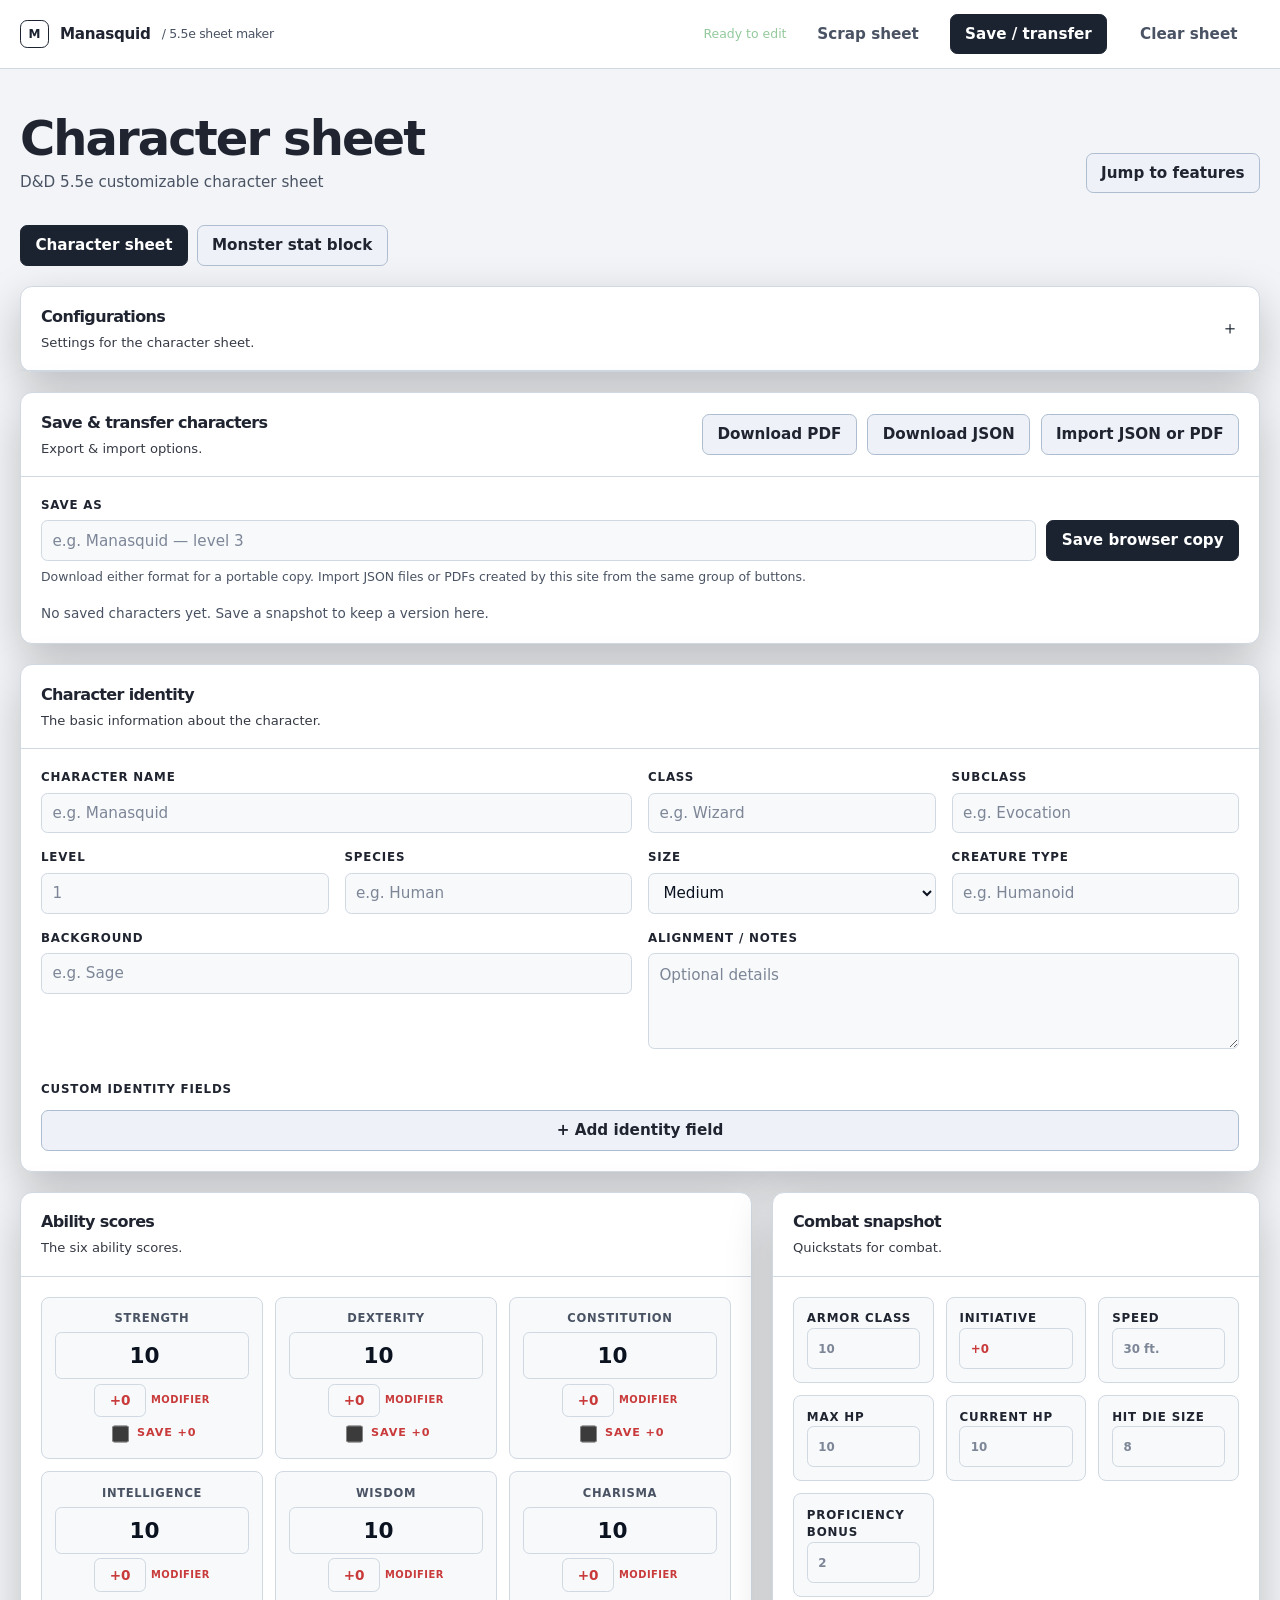
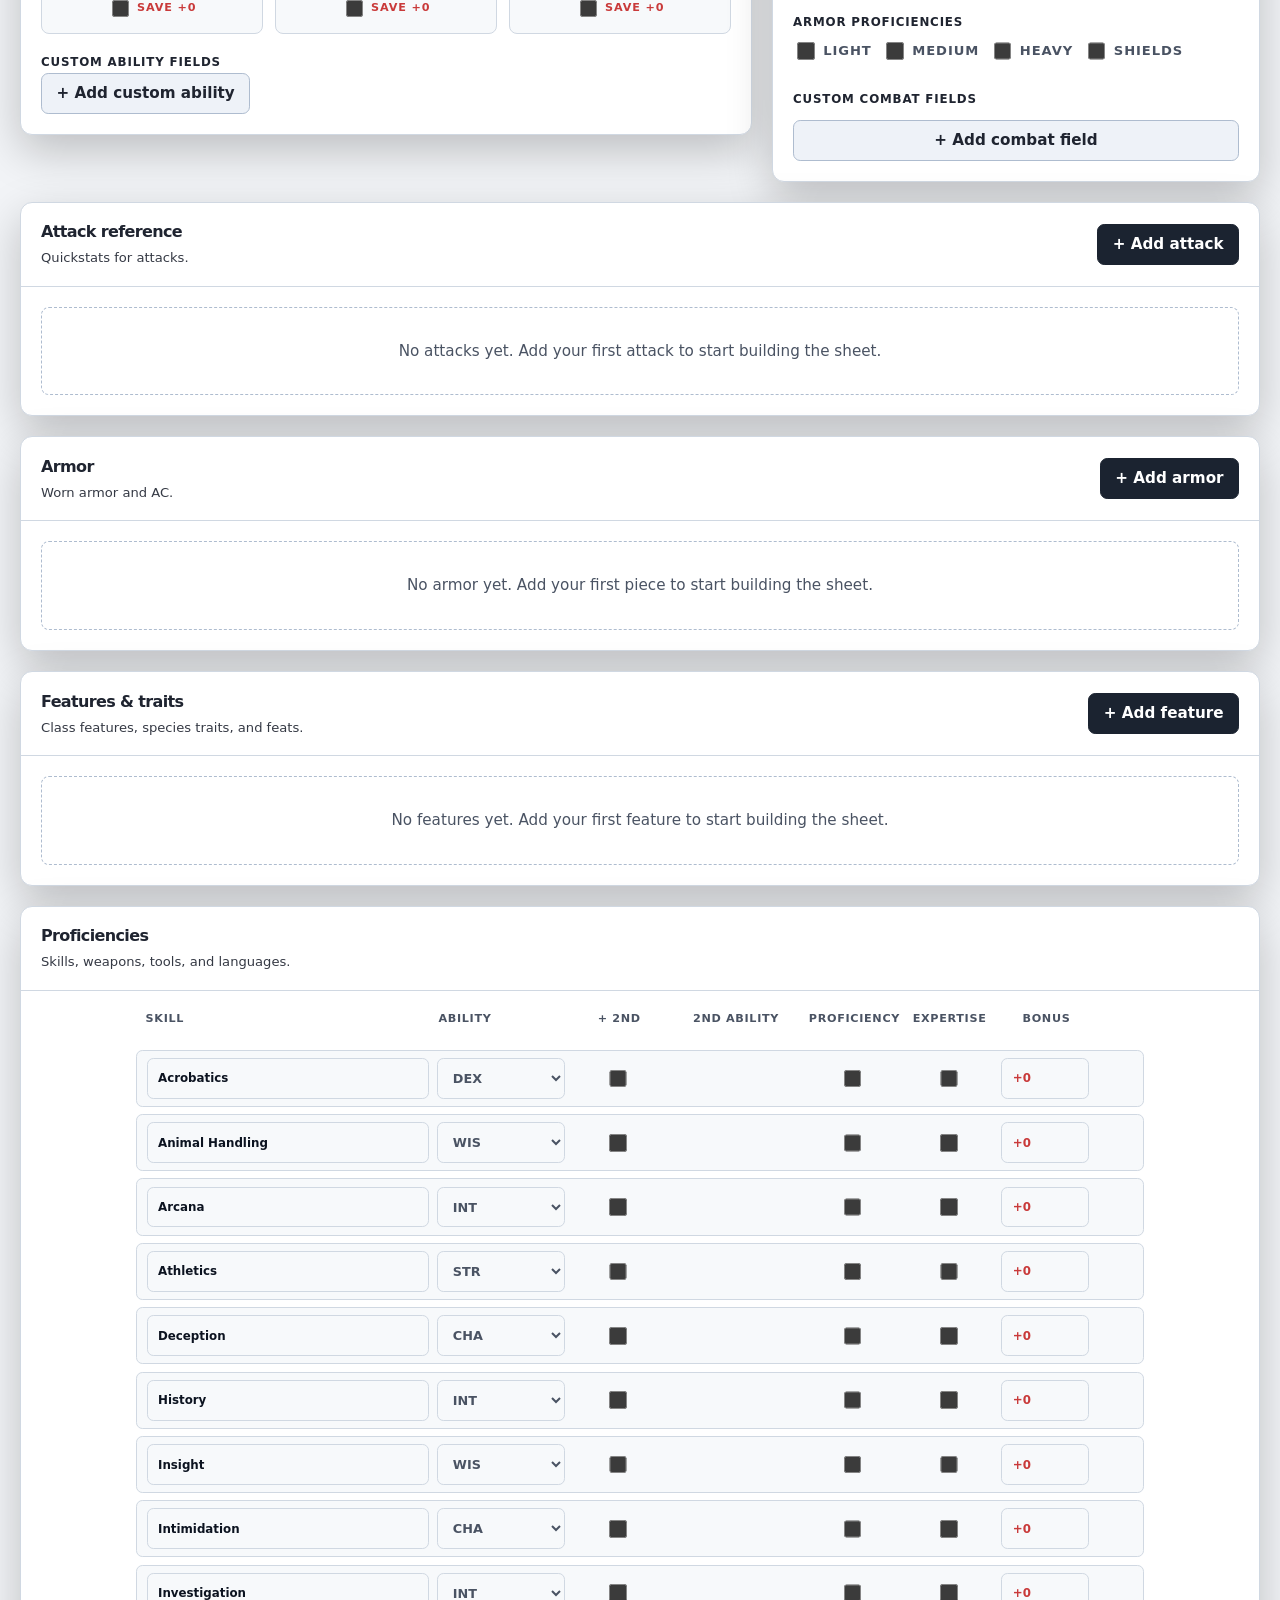
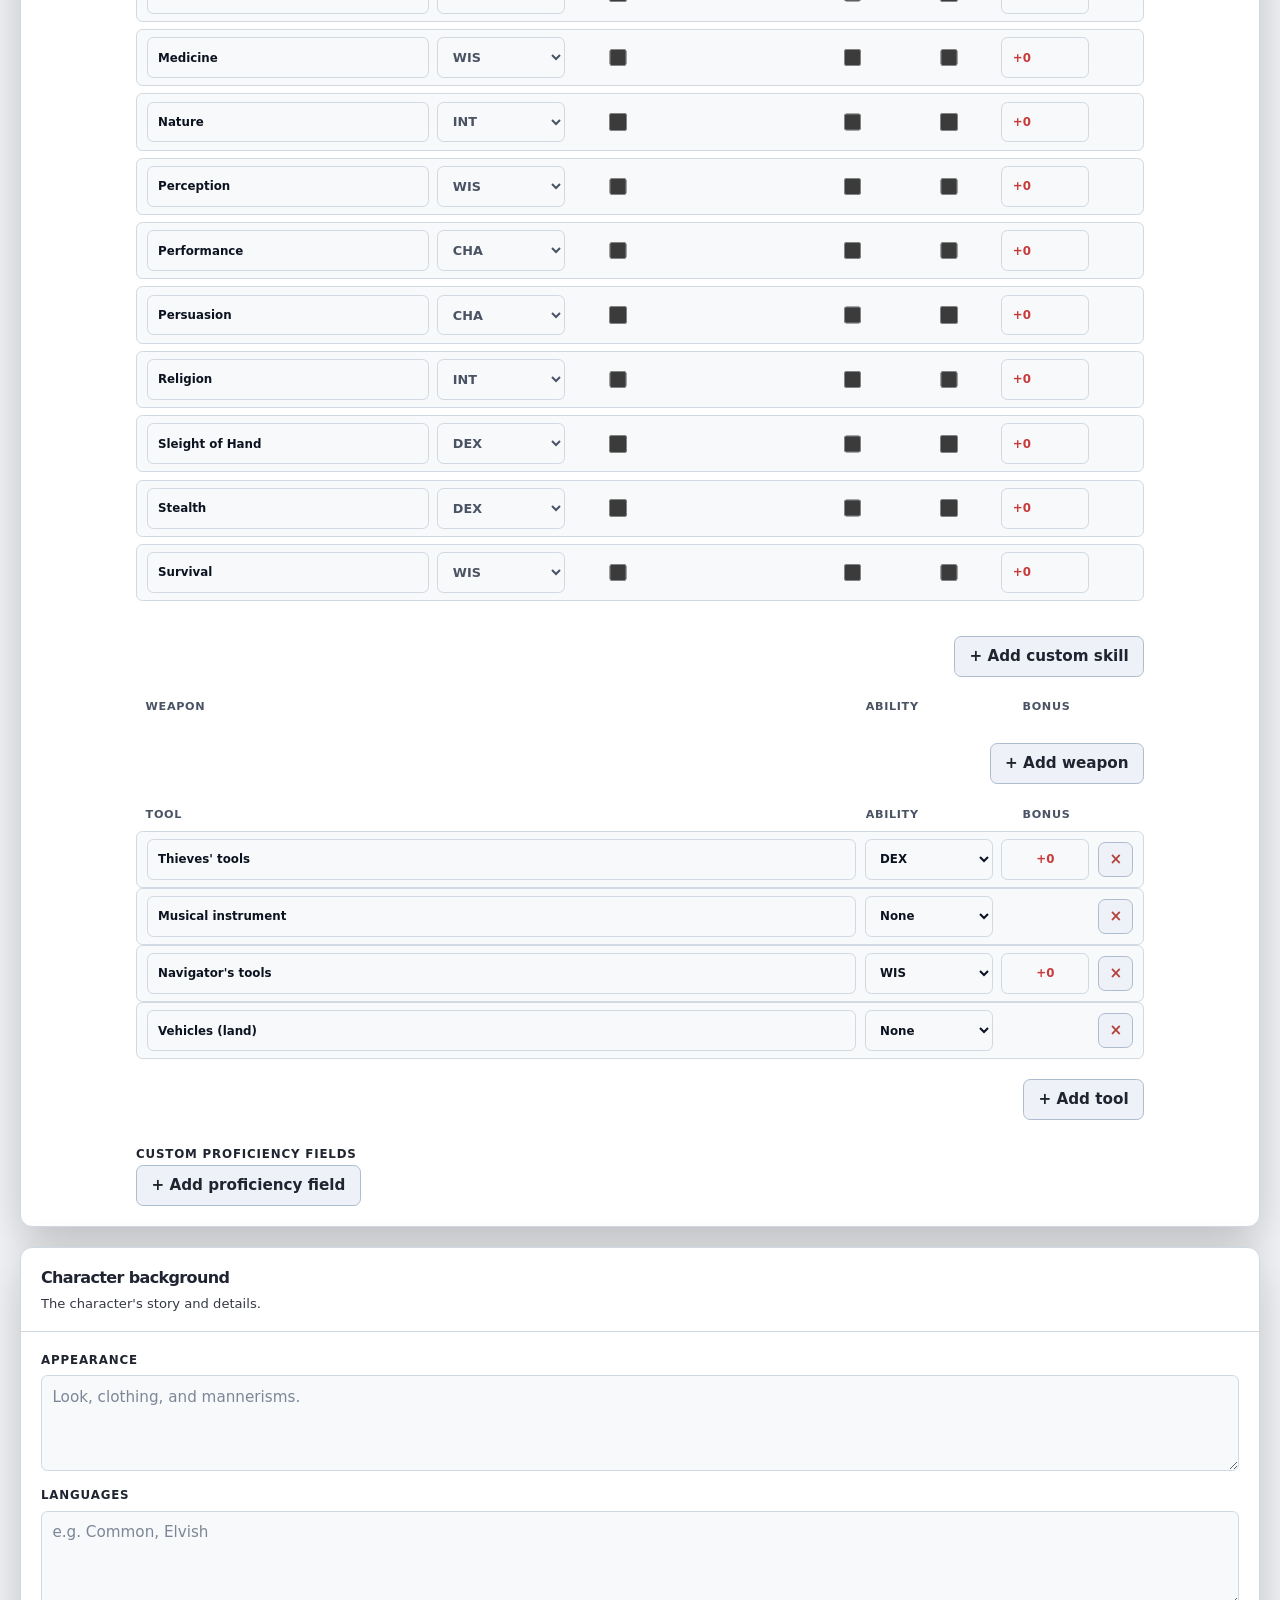
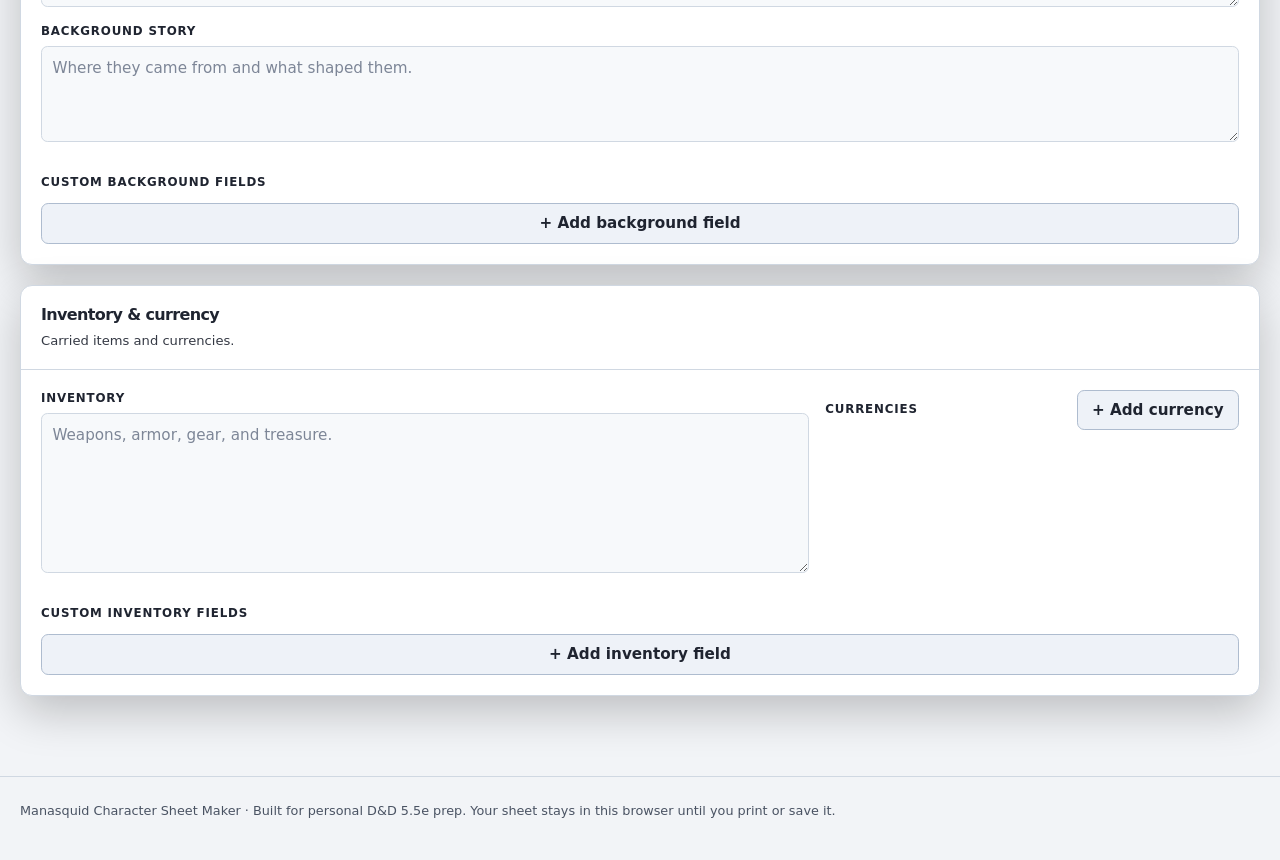
==== commit b431ed25: "Fix missing armorAbilityInput declaration breaking the sheet - Restores the #armor-ability const tha" ====
--- a/index.html
+++ b/index.html
@@ -378,6 +378,7 @@
       --bonus: #ff4b55;
     }
     
+    body[data-modifier-color="red"] { --bonus: #fa1e1e; }
     body[data-modifier-color="Scarlet"] { --bonus: #f5471b; }
     body[data-modifier-color="Orange"] { --bonus: #ff9011; }
     body[data-modifier-color="Amber"] { --bonus: #faba30; }
@@ -2644,6 +2645,7 @@
       const armorReqAbilityInput = document.querySelector("#armor-req-ability");
       const armorReqScoreInput = document.querySelector("#armor-req-score");
       const armorAbilityField = document.querySelector("#armor-ability-field");
+      const armorAbilityInput = document.querySelector(`#armor-ability`);
       const armorAbilityBField = document.querySelector("#armor-ability-b-field");
       const armorReqFields = document.querySelector("#armor-req-fields");
       const armorModeText = { fixed: "Flat AC", ability: "Base + Ability", abilityCapped: "Base + Ability (capped)", dual: "Base + Dual ability" };
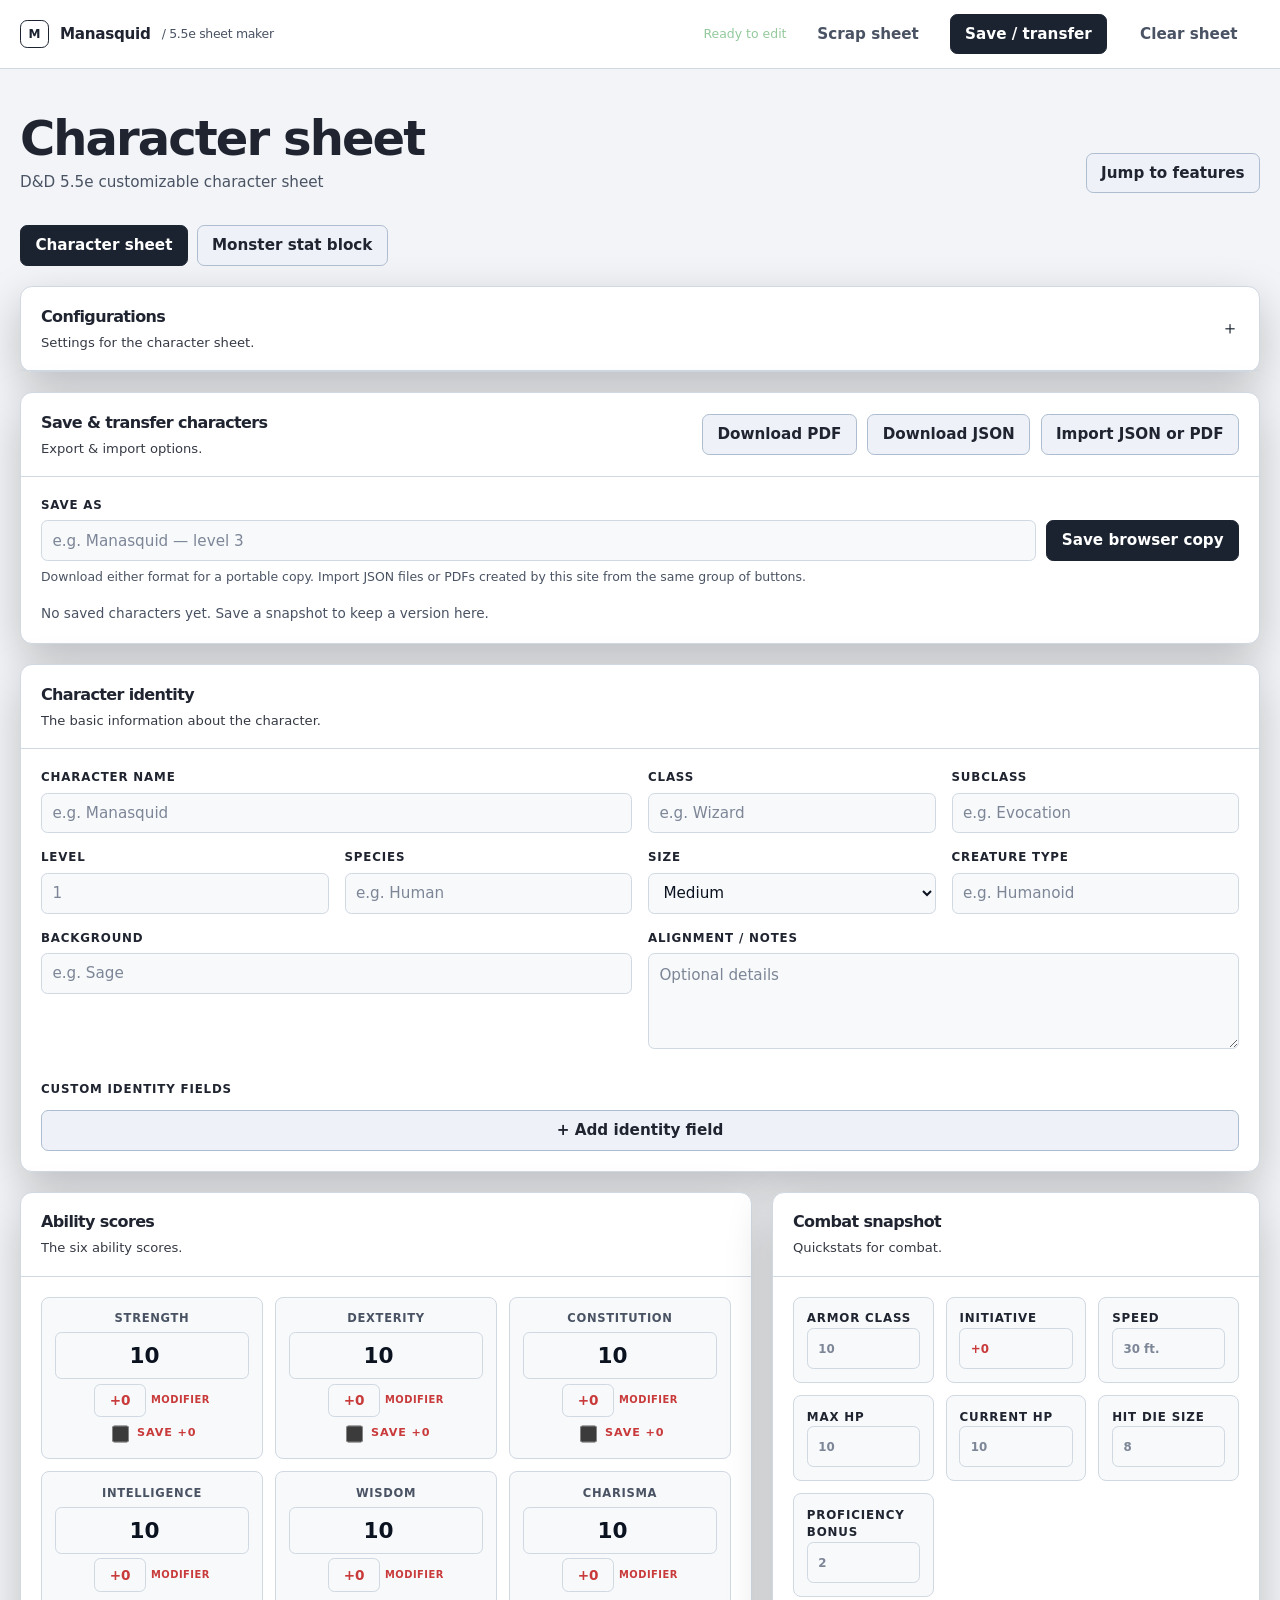
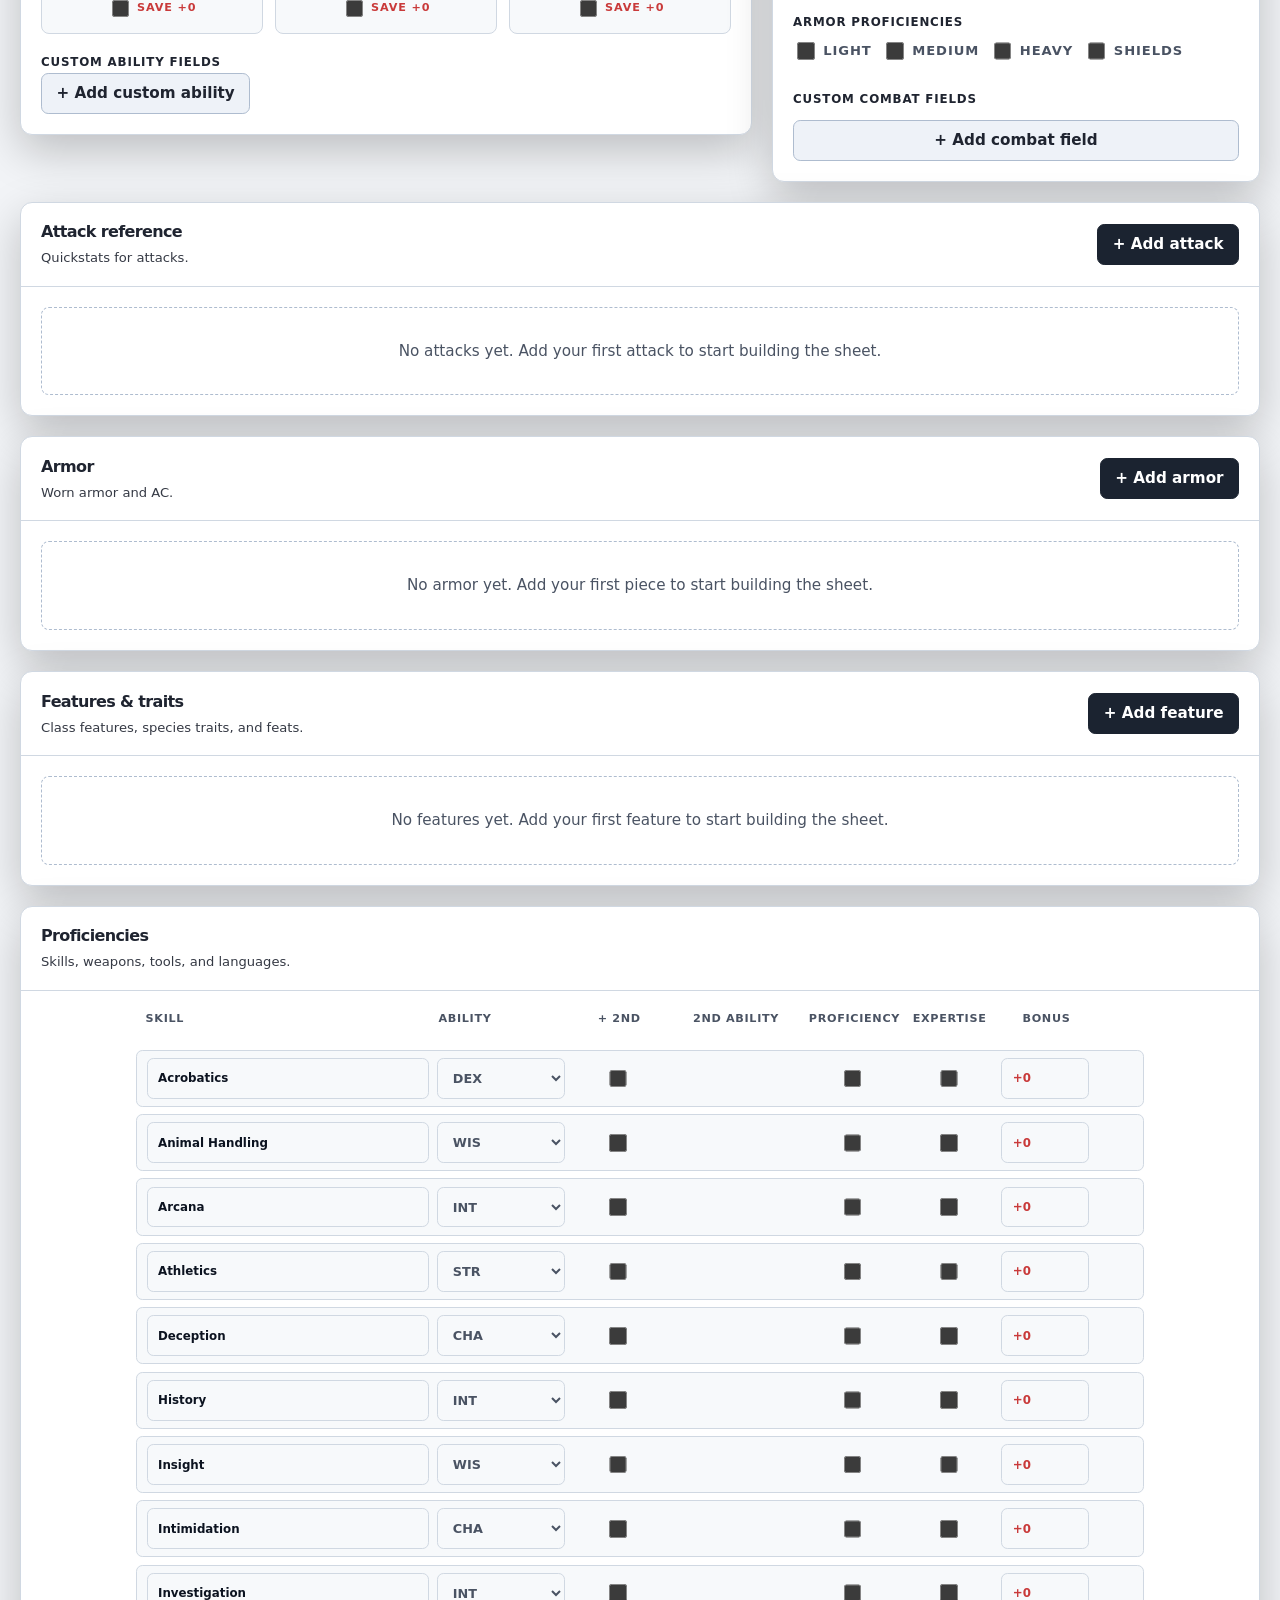
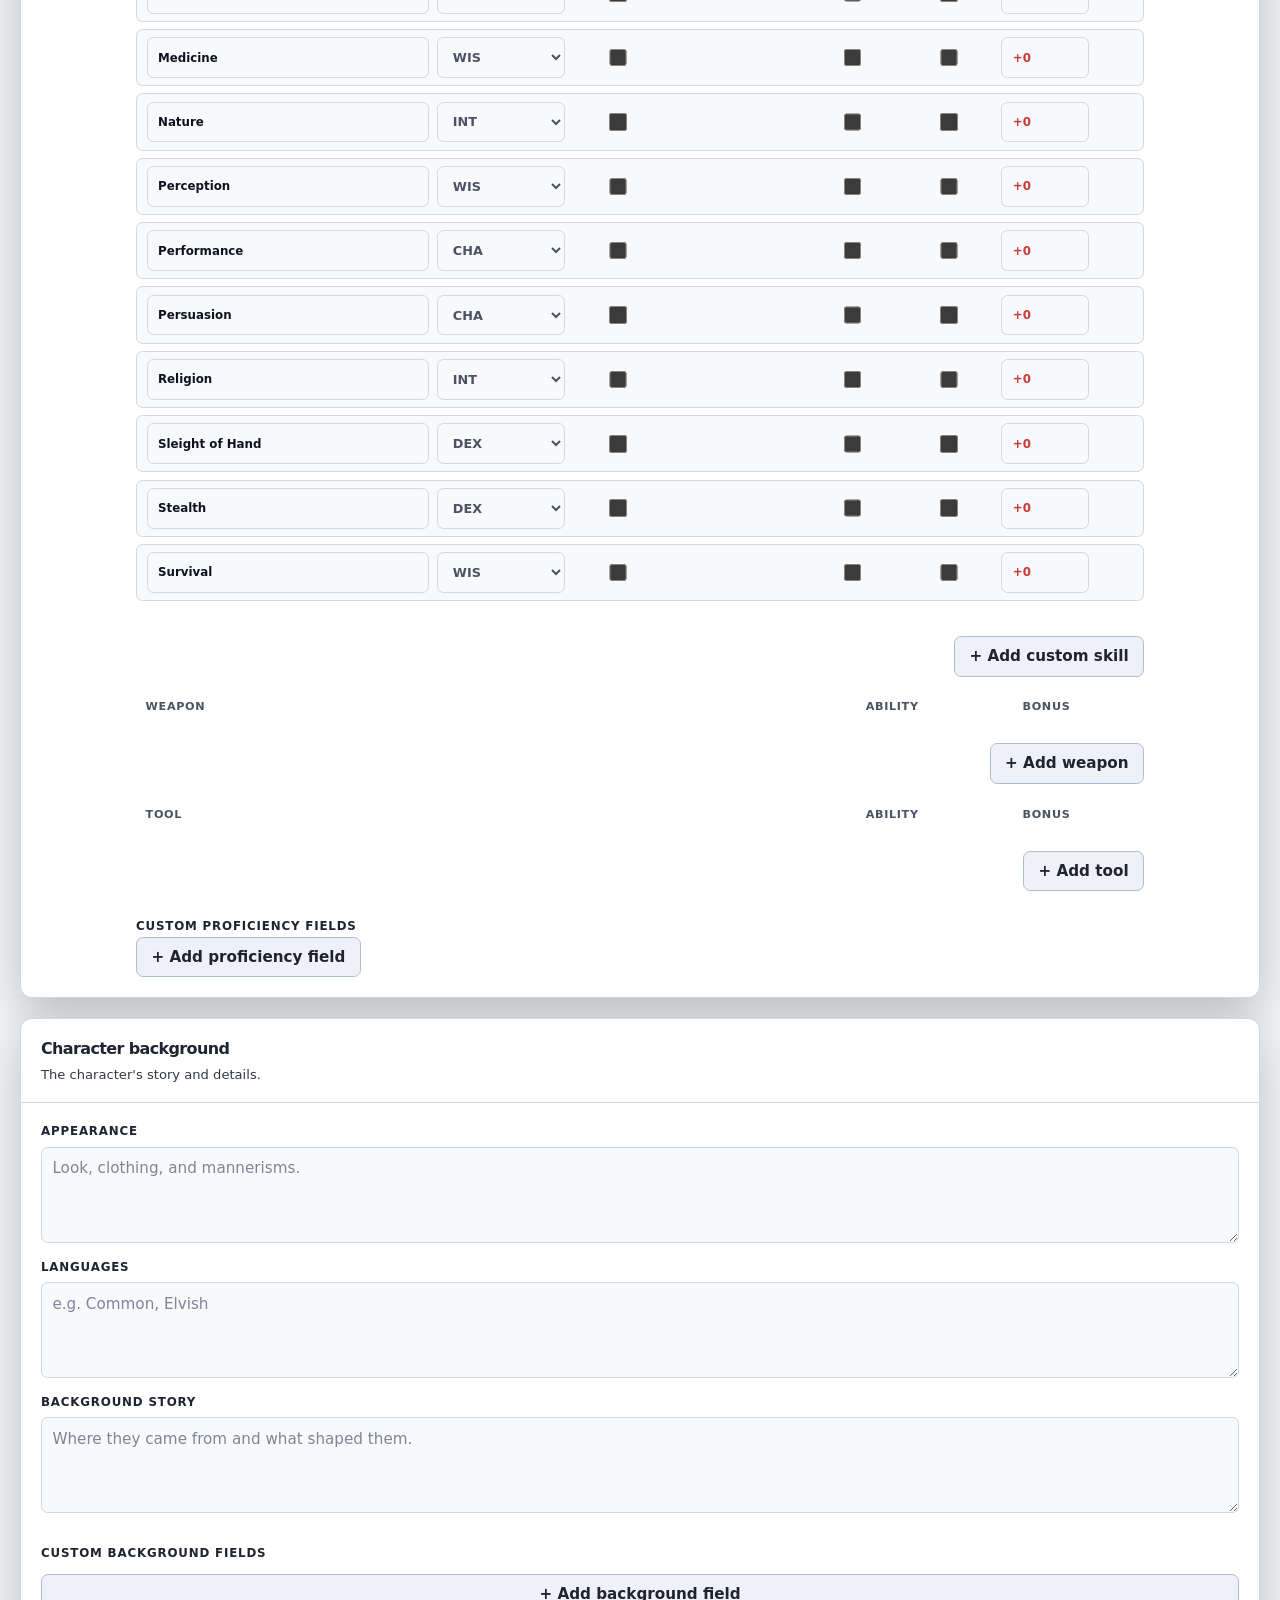
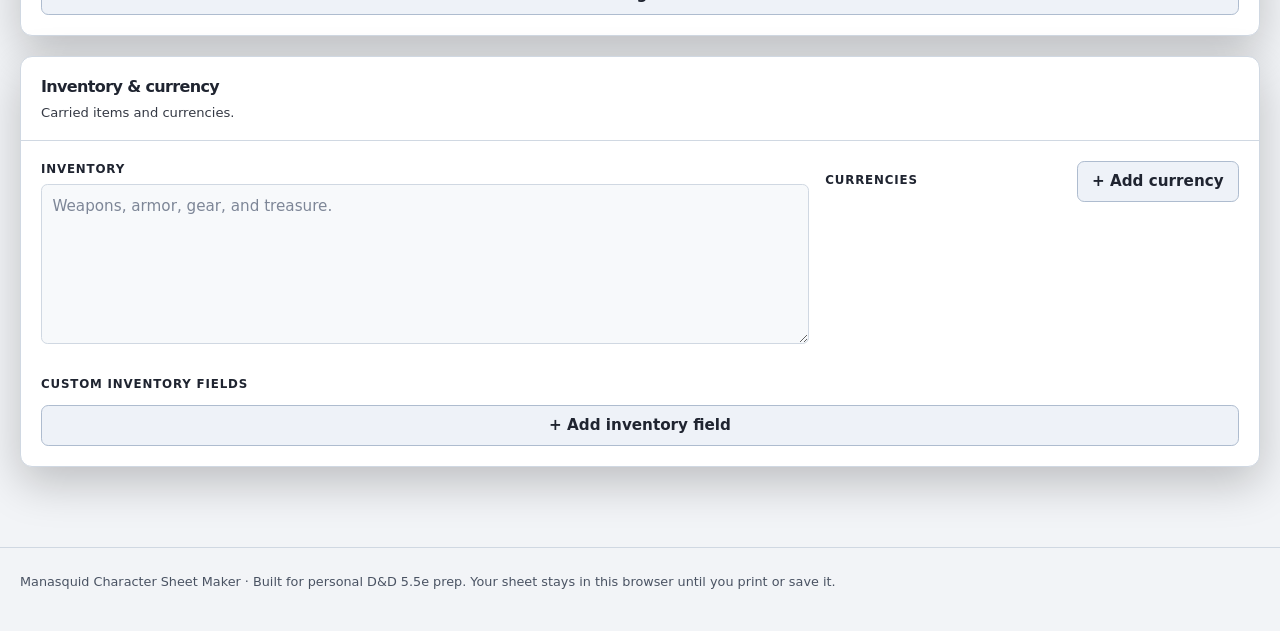
==== commit 9f77a018: "Start the tool proficiency list empty - No default tool rows on fresh, restored, or cleared sheets -" ====
--- a/index.html
+++ b/index.html
@@ -2341,10 +2341,6 @@
         ["Stealth", "DEX"], ["Survival", "WIS"]
       ];
 
-      const standardTools = [
-        ["Thieves' tools", "DEX"], ["Musical instrument", ""], ["Navigator's tools", "WIS"], ["Vehicles (land)", ""]
-      ];
-
       const standardWeapons = [];
 
       const toolList = document.querySelector("#tool-list");
@@ -3041,8 +3037,6 @@
           data.tools.forEach((tool) => addTool(tool.name || "", tool.ability || ""));
         } else if (String(data.fields?.["tool-proficiencies"] || "").trim()) {
           String(data.fields["tool-proficiencies"]).split(",").map((name) => name.trim()).filter(Boolean).forEach((name) => addTool(name, ""));
-        } else {
-          standardTools.forEach(([name, ability]) => addTool(name, ability));
         }
         weaponList.replaceChildren();
         if (Array.isArray(data.weapons)) {
@@ -3829,7 +3823,6 @@
         skillList.replaceChildren();
         standardSkills.forEach(([name, ability]) => addSkill(name, ability, "", false, false, false));
         toolList.replaceChildren();
-        standardTools.forEach(([name, ability]) => addTool(name, ability));
         weaponList.replaceChildren();
         setAttacks([]);
         setArmors([]);
@@ -3851,7 +3844,6 @@
         if (draft) applySheet(draft);
         else {
           standardSkills.forEach(([name, ability]) => addSkill(name, ability, "", false, false, false));
-          standardTools.forEach(([name, ability]) => addTool(name, ability));
           standardWeapons.forEach(([name, ability]) => addWeapon(name, ability));
         }
       } catch { setStatus("Could not restore browser draft"); }
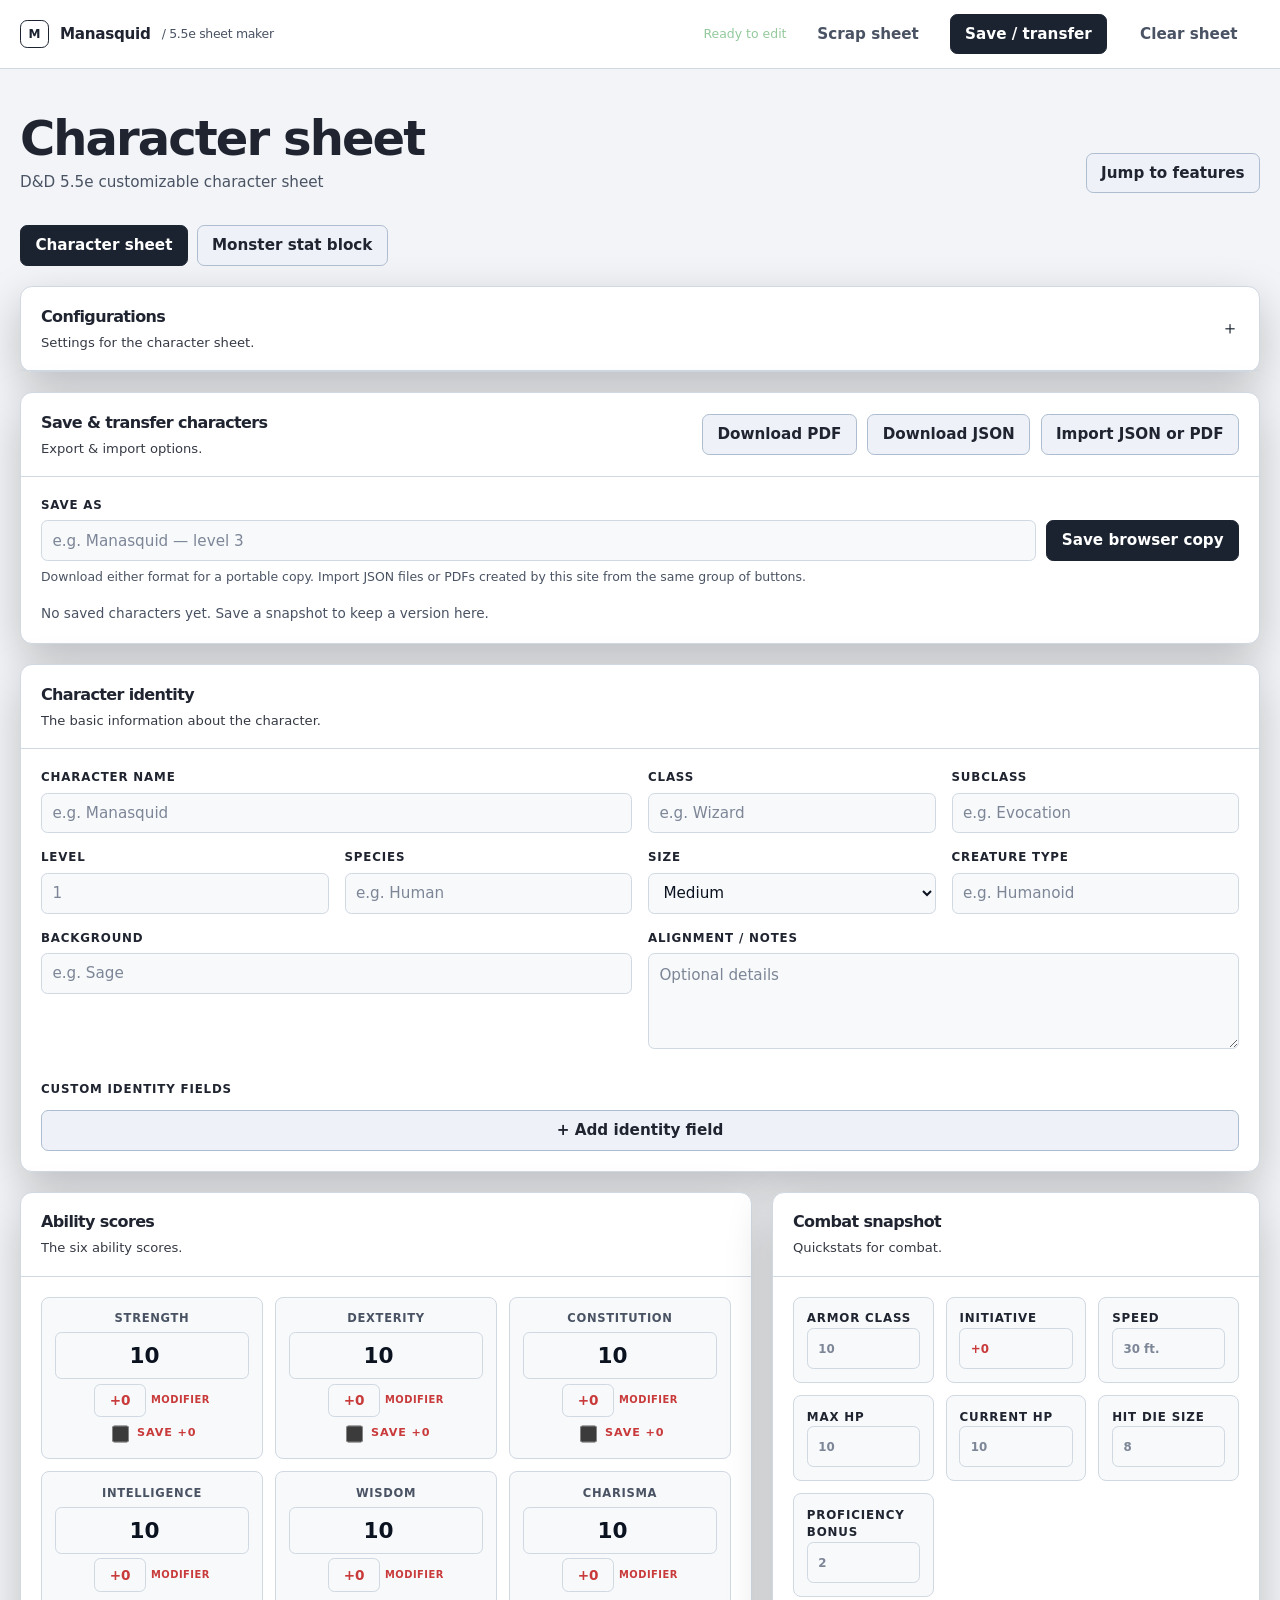
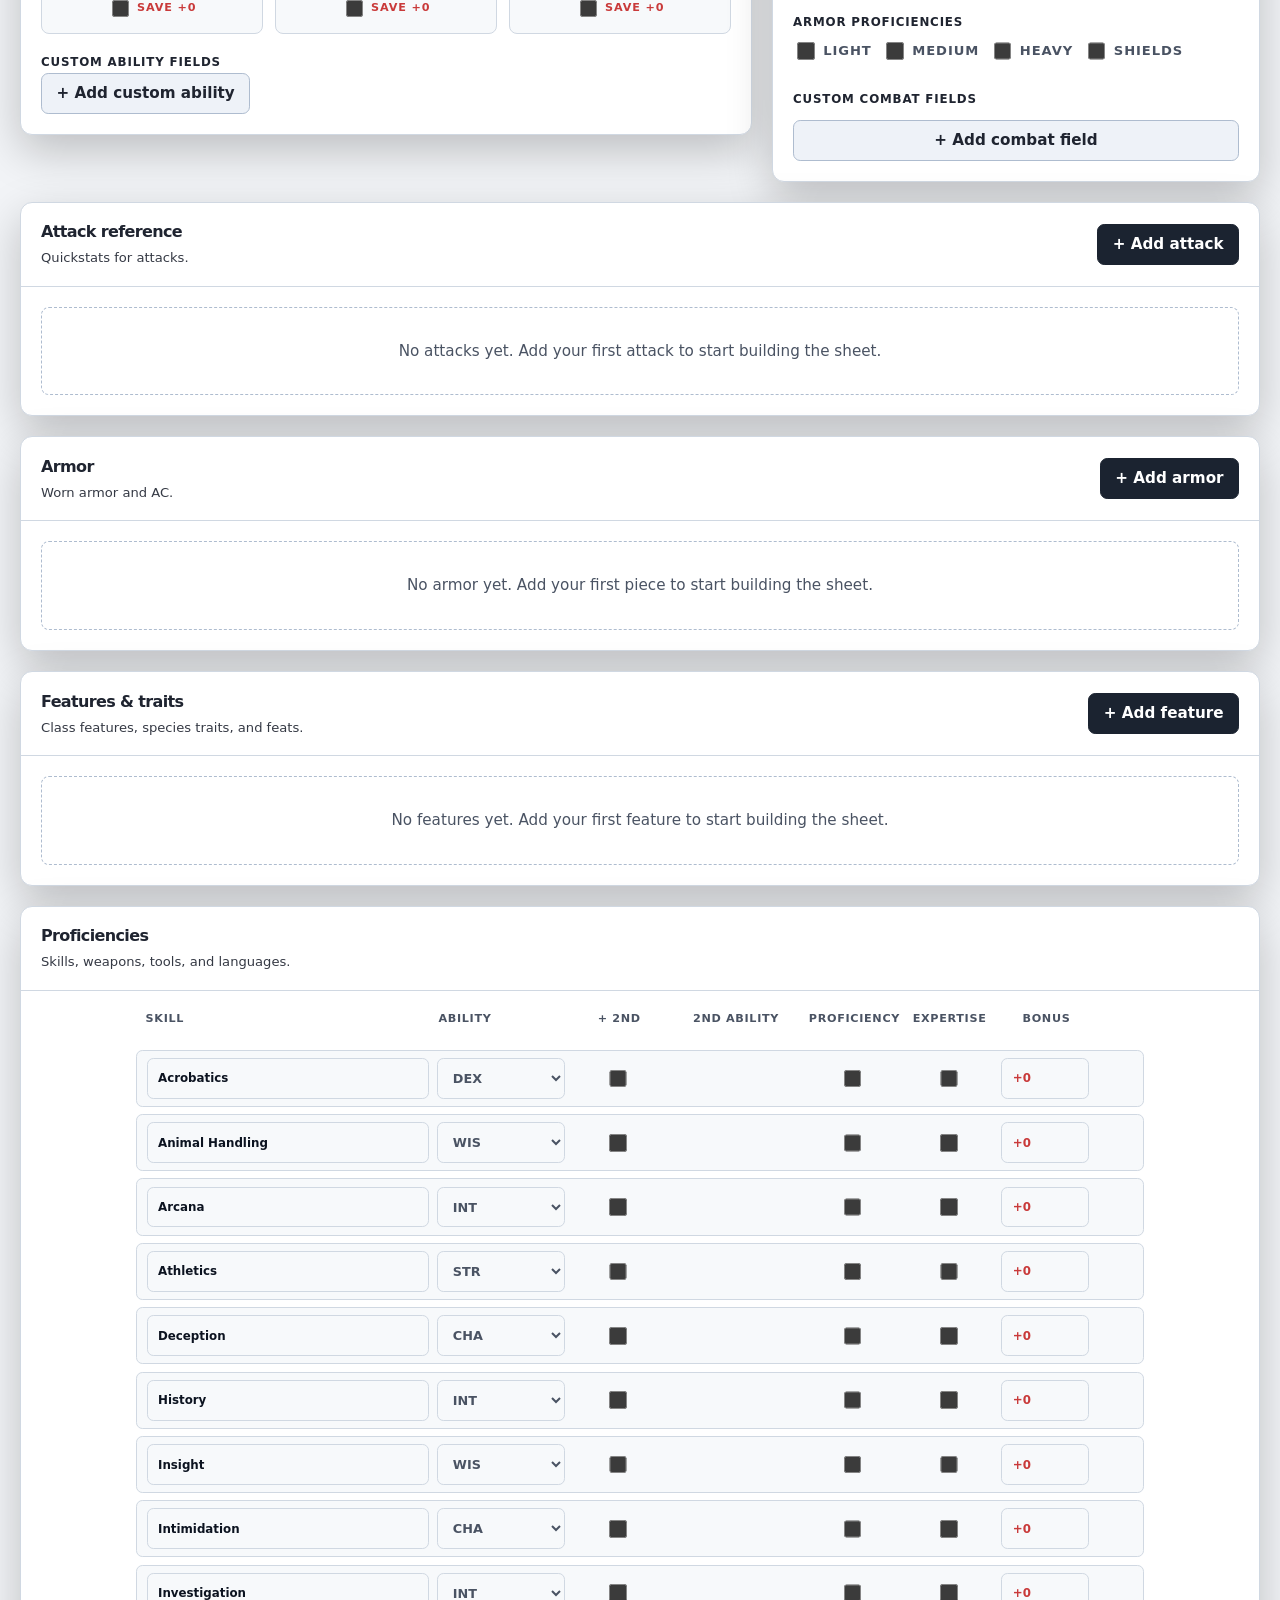
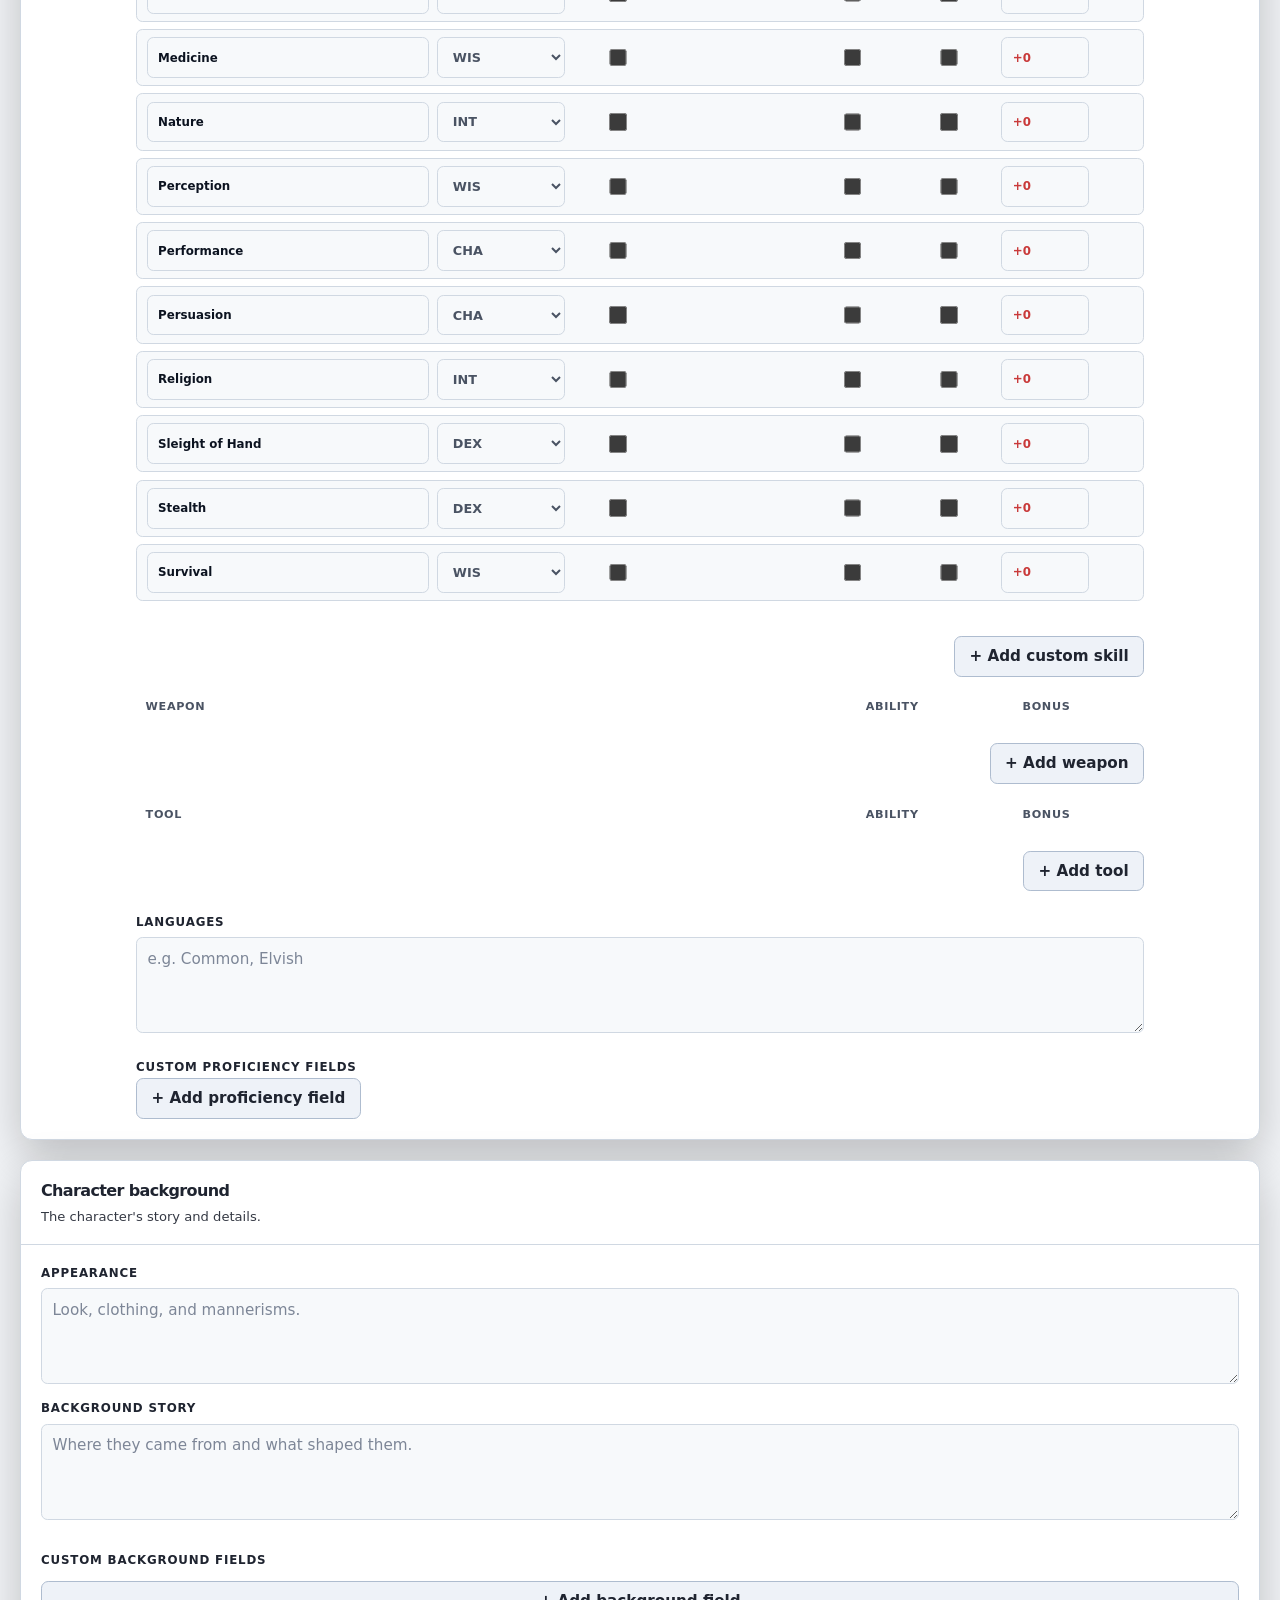
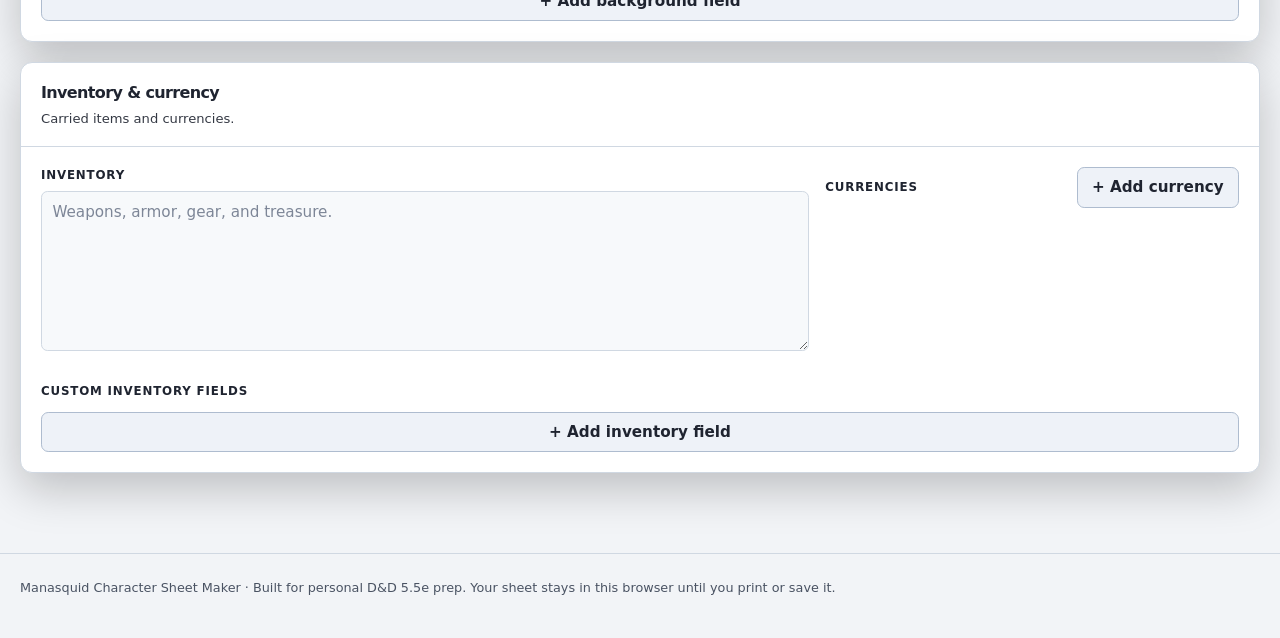
==== commit 65fb76b8: "Keep attacks and armors empty states visible after renders - The empty-state divs lived inside #atta" ====
--- a/index.html
+++ b/index.html
@@ -1003,9 +1003,8 @@
               <button class="button primary" id="save-attack" type="button">Save attack</button>
             </div>
           </div>
-          <div class="attack-list" id="attack-list" aria-live="polite">
-            <div class="empty-state" id="attack-empty-state">No attacks yet. Add your first attack to start building the sheet.</div>
-          </div>
+          <div class="attack-list" id="attack-list" aria-live="polite"></div>
+          <div class="empty-state" id="attack-empty-state">No attacks yet. Add your first attack to start building the sheet.</div>
         </div>
       </section>
 
@@ -1038,9 +1037,8 @@
               <button class="button primary" id="save-armor" type="button">Save armor</button>
             </div>
           </div>
-          <div class="armor-list" id="armor-list" aria-live="polite">
-            <div class="empty-state" id="armor-empty-state">No armor yet. Add your first piece to start building the sheet.</div>
-          </div>
+          <div class="armor-list" id="armor-list" aria-live="polite"></div>
+          <div class="empty-state" id="armor-empty-state">No armor yet. Add your first piece to start building the sheet.</div>
         </div>
       </section>
 
@@ -1086,6 +1084,7 @@
             <div class="tool-list" id="tool-list"></div>
             <div class="proficiency-actions"><button class="button" id="add-tool" type="button">+ Add tool</button></div>
           </div>
+          <div class="field full"><label for="languages">Languages</label><textarea id="languages" name="languages" placeholder="e.g. Common, Elvish"></textarea></div>
           <div class="custom-fields"><span class="field-label">Custom proficiency fields</span><div class="custom-field-list" data-custom-fields-for="proficiencies"></div><button class="button" data-add-custom-field="proficiencies" type="button">+ Add proficiency field</button></div>
         </div>
       </section>
@@ -1096,7 +1095,6 @@
         </div>
         <div class="panel-body background-grid">
           <div class="field full"><label for="appearance">Appearance</label><textarea id="appearance" name="appearance" placeholder="Look, clothing, and mannerisms."></textarea></div>
-          <div class="field full"><label for="languages">Languages</label><textarea id="languages" name="languages" placeholder="e.g. Common, Elvish"></textarea></div>
           <div class="field full"><label for="background-story">Background story</label><textarea id="background-story" name="background-story" placeholder="Where they came from and what shaped them."></textarea></div>
           <div class="field full custom-fields"><span class="field-label">Custom background fields</span><div class="custom-field-list" data-custom-fields-for="background"></div><button class="button" data-add-custom-field="background" type="button">+ Add background field</button></div>
         </div>
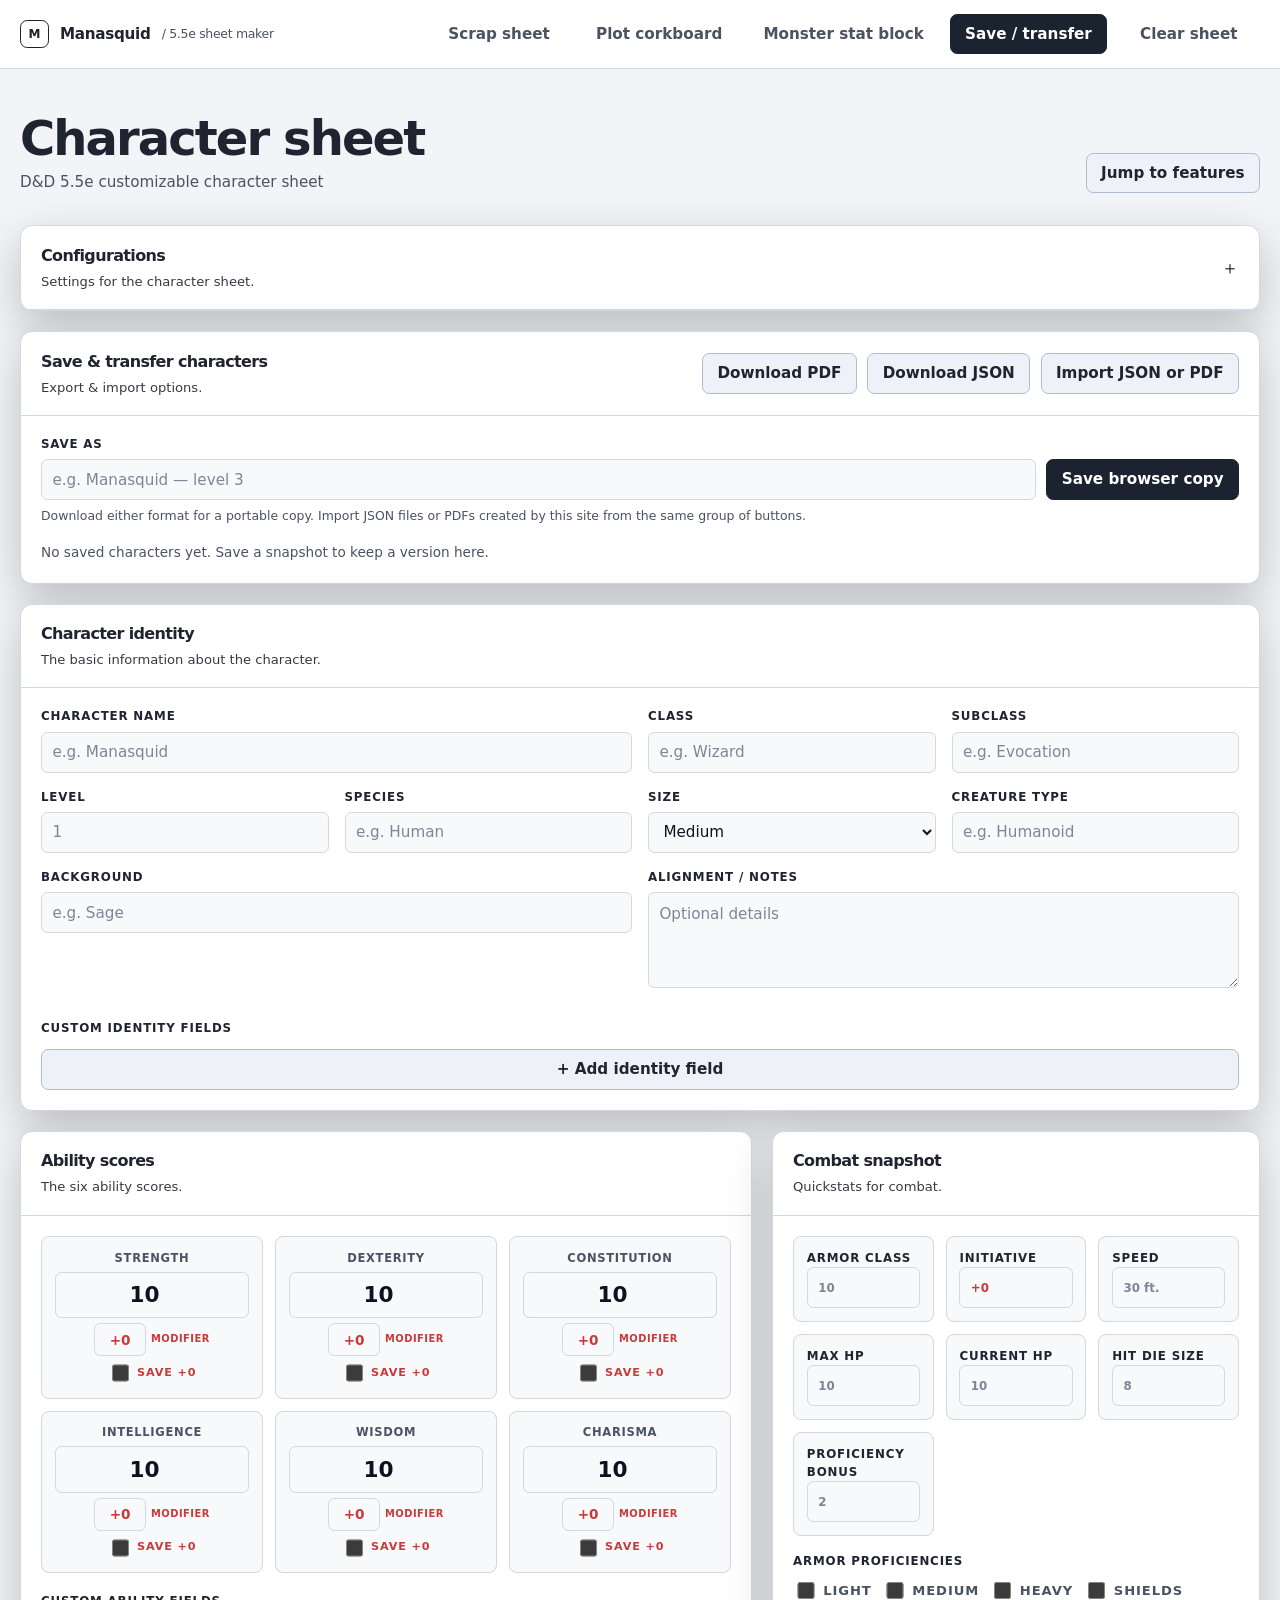
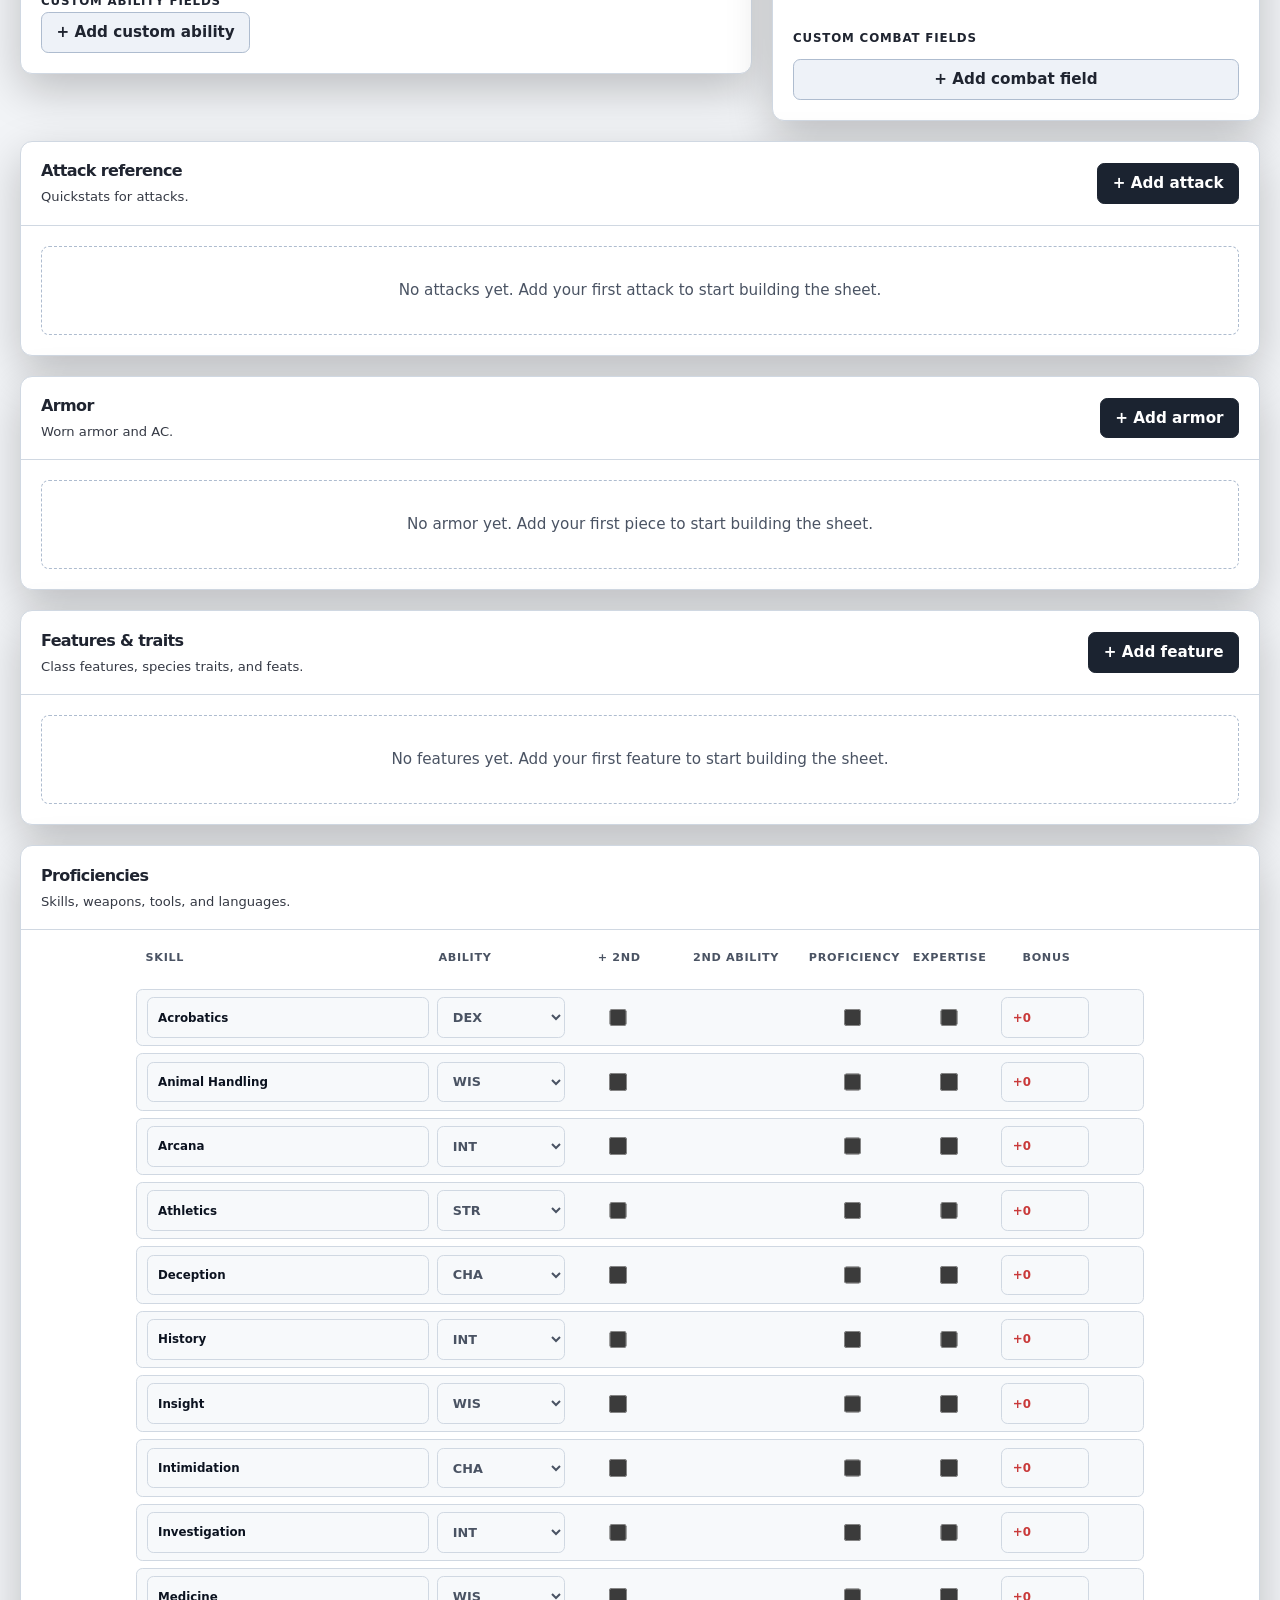
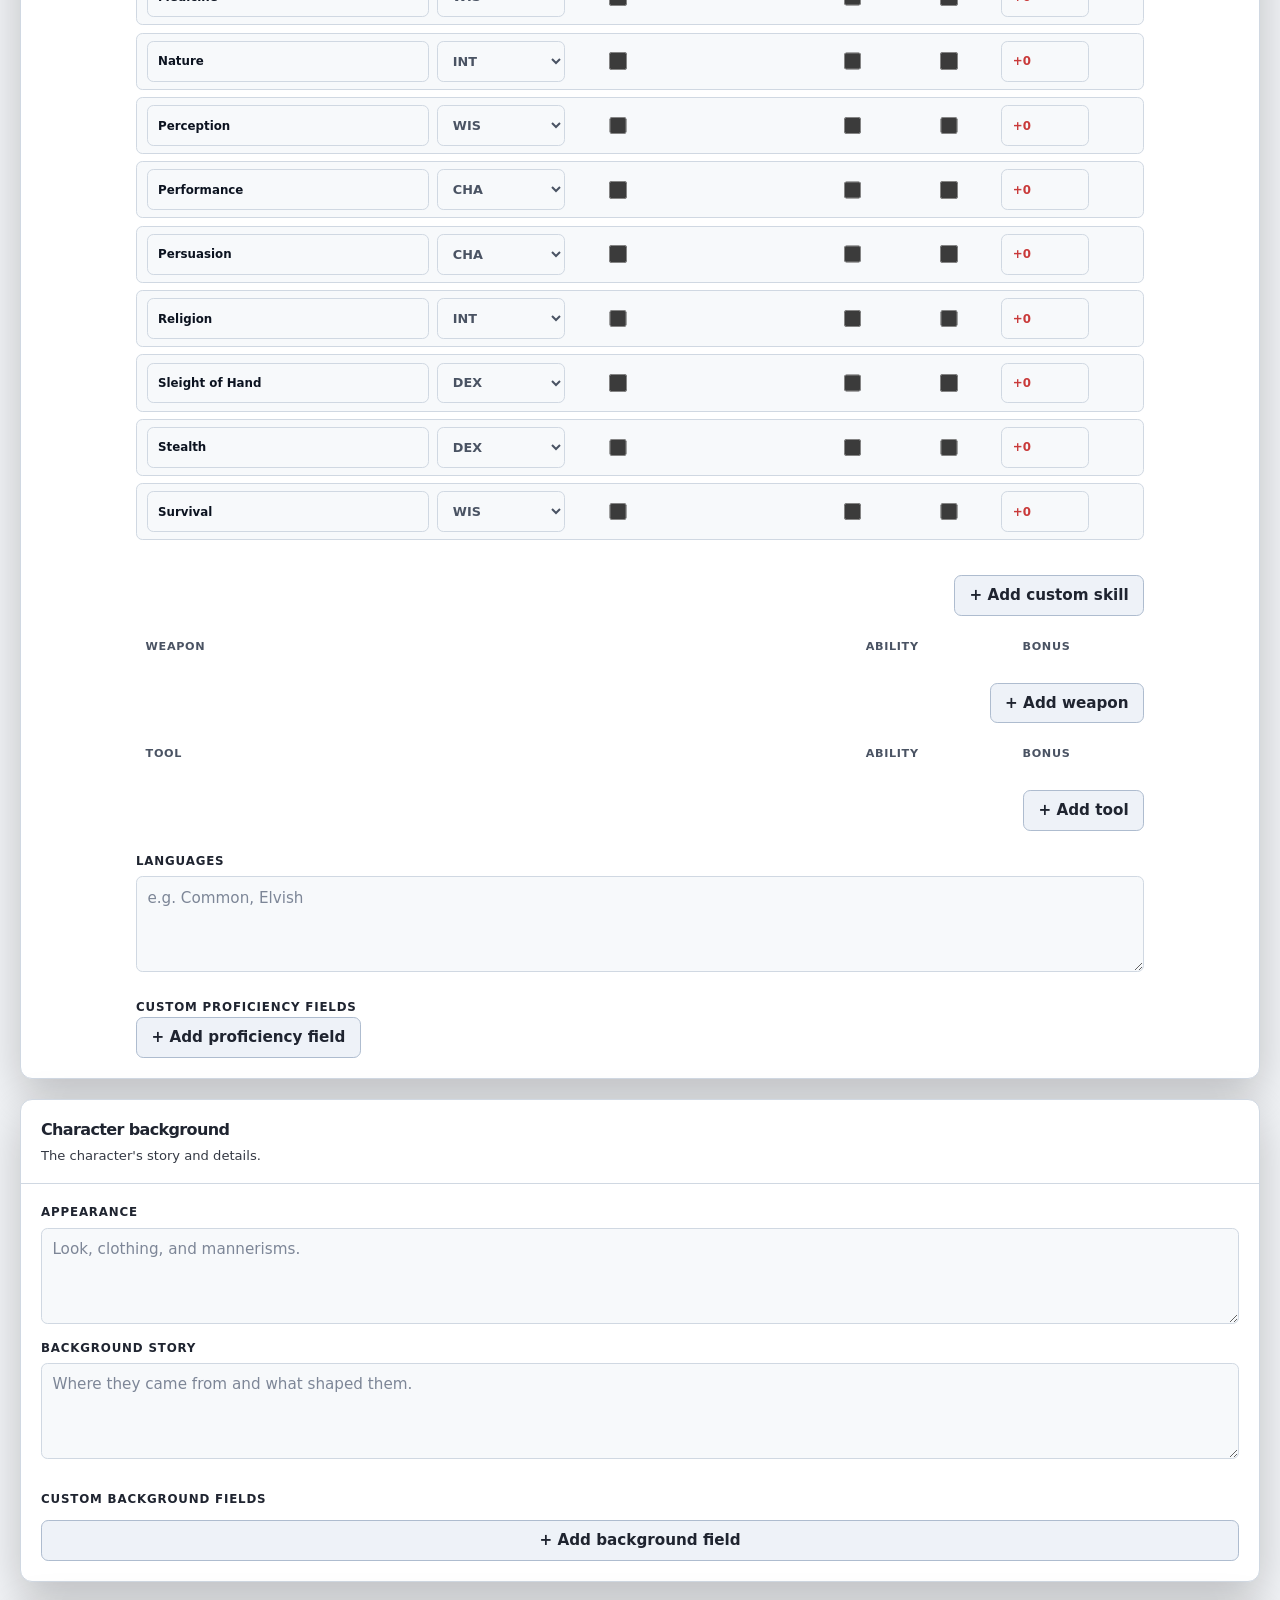
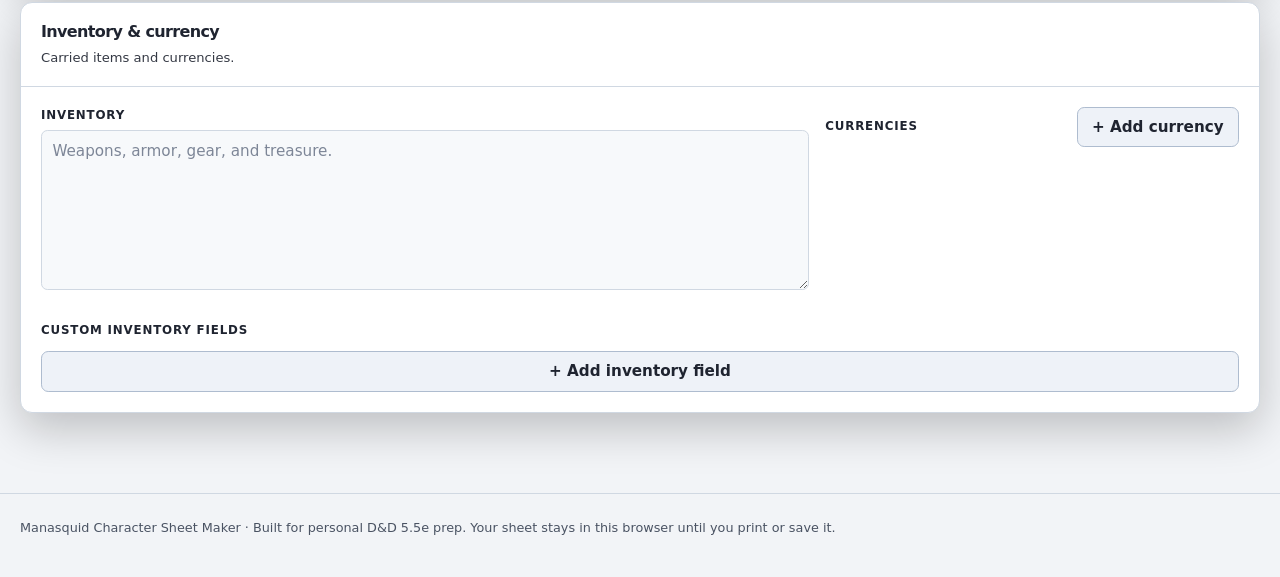
==== commit cd996c97: "Split makers into separate pages and add plot corkboard - index.html is now the character sheet make" ====
--- a/index.html
+++ b/index.html
@@ -2,7 +2,7 @@
 <html lang="en">
 <head>
   <meta charset="utf-8">
-  <meta name="viewport" content="width=device-width, initial-scale=1">
+  <meta name="viewport" content="width=device-width, initial-scale=1, viewport-fit=cover">
   <meta name="description" content="A focused D&D 5.5e character sheet maker by Manasquid.">
   <meta name="theme-color" content="#0d1822">
   <link rel="manifest" href="manifest.webmanifest">
@@ -12,850 +12,17 @@
   <meta name="apple-mobile-web-app-status-bar-style" content="black-translucent">
   <meta name="apple-mobile-web-app-title" content="Sheet Maker">
   <title>Manasquid Character Sheet Maker</title>
-  <style>
-    :root {
-      color-scheme: dark;
-      --bg: #111318;
-      --surface: #1a1d24;
-      --surface-raised: #232731;
-      --surface-soft: #20242d;
-      --line: #363b48;
-      --line-strong: #4b5363;
-      --text: #d9962c;
-      --muted: #e1a84d;
-      --accent: #ffca6a;
-      --accent-soft: #2d281e;
-      --field-text: #ffd78d;
-      --field-placeholder: #77808e;
-      --button-strong-text: #20170b;
-      --button-strong-hover: #e9c982;
-      --topbar-bg: rgba(17, 19, 24, .94);
-      --success: #93c99b;
-      --danger: #e68d8d;
-      --shadow: 0 16px 45px rgba(0, 0, 0, .22);
-      --bonus: #fa1e1e;
-    }
-    body[data-theme="streetlamp"] {
-      --bg: #151120;
-      --surface: #1a1f2b;
-      --surface-raised: #232731;
-      --surface-soft: #20242d;
-      --line: #363b48;
-      --line-strong: #4b5363;
-      --text: #d9962c;
-      --muted: #e1a84d;
-      --accent: #ffca6a;
-      --accent-soft: #2d281e;
-      --field-text: #ffd78d;
-      --field-placeholder: #77808e;
-      --button-strong-text: #20170b;
-      --button-strong-hover: #e9c982;
-      --topbar-bg: rgba(17, 19, 24, .94);
-      --danger: #e6685f;
-      --bonus: #ff5d5d;
-    }
-    body[data-theme="ember"] {
-      --bg: #1a1010;
-      --surface: #2a1717;
-      --surface-raised: #341d1d;
-      --surface-soft: #291515;
-      --line: #503333;
-      --line-strong: #6d4d4d;
-      --text: #ffaf77;
-      --muted: #ffc894;
-      --accent: #ffb15e;
-      --accent-soft: #3d1d18;
-      --field-text: #ffd0a5;
-      --field-placeholder: #d4a394;
-      --button-strong-text: #2b120f;
-      --button-strong-hover: #ffca8b;
-      --topbar-bg: rgba(41, 17, 17, .94);
-      --danger: #ff9580;
-      --bonus: #ff6b6b;
-    }
-    body[data-theme="depths"] {
-      --bg: #0d1822;
-      --surface: #142331;
-      --surface-raised: #1d2e3e;
-      --surface-soft: #1a2a36;
-      --line: #35516e;
-      --line-strong: #5d7895;
-      --text: #8dc4ff;
-      --muted: #abd9ff;
-      --accent: #62d0ff;
-      --accent-soft: #132734;
-      --field-text: #dff7ff;
-      --field-placeholder: #8ea9c4;
-      --button-strong-text: #0d1a27;
-      --button-strong-hover: #9fe0ff;
-      --topbar-bg: rgba(13, 24, 34, .94);
-      --danger: #de8a9b;
-      --bonus: #da37da;
-    }
-    body[data-theme="starlight"] {
-      --bg: #05000c;
-      --surface: #32173a;
-      --surface-raised: #2d1138;
-      --surface-soft: #350352;
-      --line: #533c5d;
-      --line-strong: #825a82;
-      --text: #8ec9fa;
-      --muted: #ecf19c;
-      --accent: #260749;
-      --accent-soft: #2d1f33;
-      --field-text: #bef2ff;
-      --field-placeholder: #d8f3ff;
-      --button-strong-text: #beb78d;
-      --button-strong-hover: #f4d8a0;
-      --topbar-bg: rgba(18, 13, 26, .94);
-      --danger: #d78ce0;
-      --bonus: #9effef;
-    }
-    body[data-theme="monochrome"] {
-      --bg: #0a0a0d;
-      --surface: #17181d;
-      --surface-raised: #20232a;
-      --surface-soft: #12141a;
-      --line: #3d4047;
-      --line-strong: #636b73;
-      --text: #f4f4f5;
-      --muted: #dfe2e6;
-      --accent: #f2f2f2;
-      --accent-soft: #1d1d20;
-      --field-text: #ffffff;
-      --field-placeholder: #a4abb3;
-      --button-strong-text: #0a0a0d;
-      --button-strong-hover: #ececec;
-      --topbar-bg: rgba(10, 10, 13, .94);
-      --danger: #cfcfcf;
-      --bonus: #ff5d5d;
-    }
-    body[data-theme="office"] {
-      --bg: #f2f4f7;
-      --surface: #ffffff;
-      --surface-raised: #eef2f8;
-      --surface-soft: #f7f9fb;
-      --line: #d0d8e2;
-      --line-strong: #aebccf;
-      --text: #1f2430;
-      --muted: #4a5363;
-      --accent: #1b2330;
-      --accent-soft: #edf2f7;
-      --field-text: #0c1320;
-      --field-placeholder: #7d8697;
-      --button-strong-text: #ffffff;
-      --button-strong-hover: #3d495c;
-      --topbar-bg: rgba(255, 255, 255, .94);
-      --danger: #b3413c;
-      --bonus: #c93a3a;
-    }
-    body[data-theme="void"] {
-      --bg: #0a0509;
-      --surface: #160d13;
-      --surface-raised: #221221;
-      --surface-soft: #140b0f;
-      --line: #422f36;
-      --line-strong: #674d5b;
-      --text: #e4aaff;
-      --muted: #a97eb6;
-      --accent: #440055;
-      --accent-soft: #25022c;
-      --field-text: #f0d1f8;
-      --field-placeholder: #8a99a5;
-      --button-strong-text: #e9d0fd;
-      --button-strong-hover: #edf4f9;
-      --topbar-bg: rgba(5, 7, 10, .94);
-      --danger: #d98cc0;
-      --bonus: #870da5;
-    }
-    body[data-theme="venom"] {
-      --bg: #071d1e;
-      --surface: #0c2c2a;
-      --surface-raised: #123933;
-      --surface-soft: #0f2b2f;
-      --line: #2b5e59;
-      --line-strong: #4c8b7e;
-      --text: #9ae2af;
-      --muted: #d3f8d9;
-      --accent: #7ef0b2;
-      --accent-soft: #123a2f;
-      --field-text: #c9ffd8;
-      --field-placeholder: #8bb8a5;
-      --button-strong-text: #0a1614;
-      --button-strong-hover: #aaf6c5;
-      --topbar-bg: rgba(7, 29, 30, .94);
-      --danger: #e07a6a;
-      --bonus: #f7b267;
-    }
-    body[data-theme="parchment"] {
-      --bg: #d7b88d;
-      --surface: #e7d1a4;
-      --surface-raised: #f0dfbe;
-      --surface-soft: #dcc79e;
-      --line: #b58263;
-      --line-strong: #8d4d43;
-      --text: #5c2b2d;
-      --muted: #7b3c39;
-      --accent: #7a3a33;
-      --accent-soft: #ead3b5;
-      --field-text: #5c1d1f;
-      --field-placeholder: #8d6b5d;
-      --button-strong-text: #f8ead1;
-      --button-strong-hover: #c36a59;
-      --topbar-bg: rgba(215, 184, 141, .94);
-      --danger: #a3402f;
-      --bonus: #8d2b2b;
-    }
-    body[data-theme="radiation"] {
-      --bg: #040a08;
-      --surface: #0d1b12;
-      --surface-raised: #4b4713;
-      --surface-soft: #6e7420;
-      --line: #4d7035;
-      --line-strong: #5d8d5d;
-      --text: #f4ff5e;
-      --muted: #effc3f;
-      --accent: #d9ff51;
-      --accent-soft: #1a2617;
-      --field-text: #f5dc6d;
-      --field-placeholder: #c1ce9e;
-      --button-strong-text: #0d120f;
-      --button-strong-hover: #e7f57d;
-      --topbar-bg: rgba(4, 10, 8, .94);
-      --danger: #e0796b;
-      --bonus: #9dff00;
-    }
-    body[data-theme="neontech"] {
-      --bg: #02050a;
-      --surface: #0f1220;
-      --surface-raised: #171d2f;
-      --surface-soft: #0c1320;
-      --line: #3d4f7a;
-      --line-strong: #5f7add;
-      --text: #41e5ff;
-      --muted: #ff7ae8;
-      --accent: #c56bff;
-      --accent-soft: #120d1d;
-      --field-text: #dff9ff;
-      --field-placeholder: #7fa4e8;
-      --button-strong-text: #040914;
-      --button-strong-hover: #69f0ff;
-      --topbar-bg: rgba(2, 5, 10, .94);
-      --danger: #ff5c7a;
-      --bonus: #ff91da;
-    }
-    body[data-theme="sunset"] {
-      --bg: #2b1b3d;
-      --surface: #3a2450;
-      --surface-raised: #4a2d63;
-      --surface-soft: #33204a;
-      --line: #6b4a8c;
-      --line-strong: #8f68b5;
-      --text: #ffd9b8;
-      --muted: #ffe9d6;
-      --accent: #ff7e5f;
-      --accent-soft: #4a2440;
-      --field-text: #ffe3c2;
-      --field-placeholder: #b08ba8;
-      --button-strong-text: #361634;
-      --button-strong-hover: #ff9d6b;
-      --topbar-bg: rgba(43, 27, 61, .94);
-      --danger: #ff9d8a;
-      --bonus: #ff9e5e;
-    }
-    body[data-theme="moonwalk"] {
-      --bg: #18191d;
-      --surface: #292b31;
-      --surface-raised: #373a43;
-      --surface-soft: #24262c;
-      --line: #5a5e69;
-      --line-strong: #858a98;
-      --text: #d7d9df;
-      --muted: #b4b9c5;
-      --accent: #c5cad6;
-      --accent-soft: #34323e;
-      --field-text: #f3ead2;
-      --field-placeholder: #8f96a5;
-      --button-strong-text: #18191d;
-      --button-strong-hover: #e4e7ef;
-      --topbar-bg: rgba(24, 25, 29, .94);
-      --danger: #d6b0b0;
-      --bonus: #8fdcff;
-    }
-    body[data-theme="beeswax"] {
-      --bg: #d4a83f;
-      --surface: #17130b;
-      --surface-raised: #28200d;
-      --surface-soft: #201a0c;
-      --line: #67521e;
-      --line-strong: #a6852e;
-      --text: #f1d45f;
-      --muted: #f7e6a2;
-      --accent: #f0c83e;
-      --accent-soft: #35280b;
-      --field-text: #fff0b5;
-      --field-placeholder: #b99e55;
-      --button-strong-text: #211805;
-      --button-strong-hover: #ffe36a;
-      --topbar-bg: rgba(212, 168, 63, .94);
-      --danger: #a3402f;
-      --bonus: #ffca3a;
-    }
-    body[data-theme="rosethorn"] {
-      --bg: #080e0b;
-      --surface: #111d15;
-      --surface-raised: #0a130d;
-      --surface-soft: #0c1d14;
-      --line: #285238;
-      --line-strong: #3d754d;
-      --text: #ff2626;
-      --muted: #a00505;
-      --accent: #ff1830;
-      --accent-soft: #800017;
-      --field-text: #ff6b70;
-      --field-placeholder: #8d9f88;
-      --button-strong-text: #fff1dc;
-      --button-strong-hover: #ff5261;
-      --topbar-bg: rgba(7, 20, 14, .94);
-      --danger: #ff5f6d;
-      --bonus: #149e32;
-    }
-    body[data-theme="teapot"] {
-      --bg: #d9e0df;
-      --surface: #fffdf5;
-      --surface-raised: #f4f1e8;
-      --surface-soft: #f9f7ef;
-      --line: #5a62d1;
-      --line-strong: #474fbb;
-      --text: #3f459b;
-      --muted: #5c607e;
-      --accent: #8f90a8;
-      --accent-soft: #e3ecf2;
-      --field-text: #4f616f;
-      --field-placeholder: #99a9aa;
-      --button-strong-text: #fffaf0;
-      --button-strong-hover: #7d84a8;
-      --topbar-bg: rgba(217, 224, 223, .94);
-      --danger: #b3413c;
-      --bonus: #0026ff;
-    }
-    body[data-theme="forge"] {
-      --bg: #100d0a;
-      --surface: #1e1914;
-      --surface-raised: #282119;
-      --surface-soft: #191410;
-      --line: #453b2e;
-      --line-strong: #5f5140;
-      --text: #f5b56a;
-      --muted: #ffc97e;
-      --accent: #ff6b1a;
-      --accent-soft: #361d07;
-      --field-text: #ffd9a0;
-      --field-placeholder: #8a7a63;
-      --button-strong-text: #241304;
-      --button-strong-hover: #ffb964;
-      --topbar-bg: rgba(22, 17, 12, .94);
-      --danger: #e0554d;
-      --bonus: #ff8551;
-    }
-    body[data-theme="sharp"] {
-      --bg: #08090b;
-      --surface: #17191d;
-      --surface-raised: #24272d;
-      --surface-soft: #111317;
-      --line: #4a4d54;
-      --line-strong: #777b84;
-      --text: #f4f4f4;
-      --muted: #d6d6d6;
-      --accent: #e2343f;
-      --accent-soft: #321318;
-      --field-text: #ffffff;
-      --field-placeholder: #8c9098;
-      --button-strong-text: #ffffff;
-      --button-strong-hover: #ff5058;
-      --topbar-bg: rgba(8, 9, 11, .94);
-      --danger: #e68d8d;
-      --bonus: #ff4b55;
-    }
-    
-    body[data-modifier-color="red"] { --bonus: #fa1e1e; }
-    body[data-modifier-color="Scarlet"] { --bonus: #f5471b; }
-    body[data-modifier-color="Orange"] { --bonus: #ff9011; }
-    body[data-modifier-color="Amber"] { --bonus: #faba30; }
-    body[data-modifier-color="Yellow"] { --bonus: #ffea2b; }
-    body[data-modifier-color="Lime"] { --bonus: #bdfd27; }
-    body[data-modifier-color="Green"] { --bonus: #2efd27; }
-    body[data-modifier-color="Turquoise"] { --bonus: #64fc7d; }
-    body[data-modifier-color="Cyan"] { --bonus: #69d9ff; }
-    body[data-modifier-color="Blue"] { --bonus: #146aff; }
-    body[data-modifier-color="Purple"] { --bonus: #a126ff; }
-    body[data-modifier-color="Rose"] { --bonus: #ff586e; }
-    body[data-modifier-color="Maroon"] { --bonus: #7e1920; }
-    body[data-modifier-color="Red"] { --bonus: #fa1e1e; }
-
-    * { box-sizing: border-box; }
-    [hidden] { display: none !important; }
-    html { scroll-behavior: smooth; }
-    body {
-      margin: 0;
-      min-width: 320px;
-      background: var(--bg);
-      color: var(--text);
-      font: 400 .95rem/1.5 system-ui, -apple-system, BlinkMacSystemFont, "Segoe UI", sans-serif;
-    }
-    button, input, select, textarea { font: inherit; }
-    button, a { -webkit-tap-highlight-color: transparent; }
-    a { color: inherit; }
-    .shell { width: min(1240px, calc(100% - 2.5rem)); margin: 0 auto; }
-
-    .topbar {
-      position: sticky;
-      z-index: 10;
-      top: 0;
-      border-bottom: 1px solid var(--line);
-      background: var(--topbar-bg);
-      backdrop-filter: blur(14px);
-    }
-    .topbar-inner { display: flex; align-items: center; justify-content: space-between; gap: 1.5rem; min-height: 4.25rem; }
-    .brand { display: flex; align-items: center; gap: .7rem; color: var(--text); font-weight: 750; letter-spacing: -.02em; text-decoration: none; }
-    .brand-mark { display: grid; place-items: center; width: 1.8rem; height: 1.8rem; border: 1px solid var(--accent); border-radius: .45rem; color: var(--accent); font-size: .75rem; }
-    .version { color: var(--muted); font-size: .78rem; font-weight: 500; }
-    .top-actions { display: flex; align-items: center; gap: .65rem; }
-    .status { color: var(--success); font-size: .78rem; }
-    .top-actions .button { min-width: 8.9rem; }
-    .scrap-toggle[aria-expanded="true"] { border-color: var(--accent); background: var(--accent-soft); color: var(--accent); }
-    .scrap-panel {
-      position: fixed;
-      z-index: 9;
-      right: max(1.25rem, calc((100% - 1240px) / 2));
-      width: min(30rem, calc(100% - 2.5rem));
-      padding: .85rem .95rem 1rem;
-      border: 1px solid var(--line);
-      border-radius: .75rem;
-      background: var(--surface);
-      box-shadow: var(--shadow);
-      display: grid;
-      gap: .45rem;
-    }
-    .scrap-panel textarea { min-height: 11rem; resize: vertical; }
-
-    .button, .icon-button {
-      display: inline-flex;
-      align-items: center;
-      justify-content: center;
-      border: 1px solid var(--line-strong);
-      border-radius: .45rem;
-      background: var(--surface-raised);
-      color: var(--text);
-      cursor: pointer;
-      font-weight: 650;
-      text-decoration: none;
-      transition: border-color .15s ease, background .15s ease;
-    }
-    .button { min-height: 2.45rem; padding: .5rem .9rem; }
-    .icon-button { width: 2.2rem; height: 2.2rem; padding: 0; }
-    .button:hover, .button:focus-visible, .icon-button:hover, .icon-button:focus-visible { border-color: var(--accent); background: var(--surface-soft); }
-    .button.primary { border-color: var(--accent); background: var(--accent); color: var(--button-strong-text); }
-    .button.primary:hover, .button.primary:focus-visible { background: var(--button-strong-hover); }
-    .button.subtle { border-color: transparent; background: transparent; color: var(--muted); }
-    .button.subtle:hover, .button.subtle:focus-visible { border-color: var(--line); color: var(--text); }
-    .remove-skill, .remove-currency, .remove-custom-field, .remove-spell {
-      width: 1.9rem;
-      height: 1.9rem;
-      min-width: 1.9rem;
-      padding: 0;
-      font-size: .85rem;
-      color: var(--danger);
-      flex-shrink: 0;
-      align-self: end;
-      justify-self: center;
-      margin-bottom: .2rem;
-    }
-
-    main { padding: 2.75rem 0 5rem; }
-    .page-heading { display: flex; align-items: end; justify-content: space-between; gap: 2rem; margin-bottom: 2rem; }
-    h1, h2, h3, p { margin-top: 0; }
-    h1, h2 { letter-spacing: -.04em; }
-    h1 { margin-bottom: .45rem; font-size: clamp(2rem, 4vw, 3rem); line-height: 1.05; }
-    .lede { margin: 0; color: var(--muted); }
-    .sheet-actions { display: flex; flex-wrap: wrap; gap: .65rem; }
-    .storage-panel { margin-bottom: 1.25rem; }
-    .storage-tools { display: flex; flex-wrap: wrap; align-items: end; gap: .65rem; }
-    .storage-tools .field { min-width: min(100%, 18rem); flex: 1 1 16rem; }
-    .storage-help { margin: .45rem 0 0; color: var(--muted); font-size: .78rem; }
-    .config-panel { margin-bottom: 1.25rem; }
-    .config-panel summary { cursor: pointer; list-style: none; }
-    .config-panel summary::-webkit-details-marker { display: none; }
-    .config-panel summary::after { content: "＋"; float: right; color: var(--accent); font-size: 1.1rem; }
-    .config-panel[open] summary::after { content: "−"; }
-    .config-options { display: grid; grid-template-columns: repeat(2, minmax(0, 1fr)); gap: 1rem; }
-    .config-option { display: grid; gap: .35rem; align-content: start; }
-    .config-option input[type="checkbox"] { justify-self: start; }
-    .config-checkbox { display: flex; align-items: center; gap: .5rem; min-height: 2.55rem; color: var(--text); }
-    .spellcasting-panel[hidden] { display: none; }
-    .spell-slot-fields { display: grid; grid-template-columns: repeat(5, minmax(0, 1fr)); gap: .65rem; }
-    .spell-slot-field[hidden] { display: none; }
-    .spell-list { display: grid; gap: .65rem; }
-    .spell-row { display: grid; grid-template-columns: minmax(9rem, 1fr) 2.8rem 1.2fr .8fr .48fr .8fr 1.9fr 5.4rem 5.25rem 1.9rem; gap: .55rem; align-items: end; }
-    .spell-row input { height: 2.35rem; }
-    .spell-prepared { display: flex; align-items: center; justify-content: center; gap: .3rem; min-height: 2.35rem; padding: 0 .35rem; color: var(--muted); font-size: .72rem; }
-    .spell-prepared input { justify-self: center; }
-    .remove-spell {
-      width: 1.9rem;
-      height: 1.9rem;
-      min-width: 1.9rem;
-      padding: 0;
-      font-size: .85rem;
-      flex-shrink: 0;
-      align-self: end;
-      justify-self: center;
-      margin-bottom: .2rem;
-    }
-    @media (max-width: 520px) {
-      .spell-slot-fields { grid-template-columns: repeat(2, 1fr); }
-      .spell-row { grid-template-columns: 1fr 5rem 2.2rem; }
-      .spell-row label:nth-child(3), .spell-row label:nth-child(4), .spell-row label:nth-child(5), .spell-row label:nth-child(6), .spell-row label:nth-child(7), .spell-row label:nth-child(8) { grid-column: span 2; }
-      .spell-row .spell-prepared { grid-column: 1; grid-row: 8; justify-content: start; }
-      .spell-row .remove-spell { grid-column: 2; grid-row: 8; }
-    }
-    .custom-fields { margin-top: 1rem; }
-    .custom-field-list { display: grid; gap: .6rem; }
-    .custom-field-row { display: grid; grid-template-columns: 1.2fr 1.6fr auto; gap: .55rem; align-items: end; }
-    .custom-field-row input { height: 2.35rem; }
-    .custom-field-row-wide { grid-template-columns: minmax(6rem, 1fr) 2.4fr auto; align-items: start; }
-    .custom-field-row-wide textarea.custom-field-value { min-height: 4.5rem; resize: vertical; }
-    .custom-field-empty { color: var(--muted); font-size: .82rem; }
-    [data-custom-fields-for="abilities"] { display: grid; grid-template-columns: repeat(3, minmax(0, 1fr)); gap: .75rem; }
-    .custom-ability-row { display: grid; grid-template-columns: minmax(0, 1fr) auto; gap: .3rem; align-items: start; }
-    .custom-ability-head { display: flex; gap: .35rem; }
-    .custom-ability-head .custom-ability-name { flex: 1; min-width: 0; height: 2.1rem; text-align: center; }
-    .custom-ability-head .custom-ability-abbr { width: 4.2rem; min-width: 0; height: 2.1rem; text-align: center; text-transform: uppercase; }
-    [data-custom-fields-for="abilities"] .custom-ability-score { height: 2.9rem; font-size: 1.35rem; font-weight: 750; text-align: center; }
-    [data-monster-custom-abilities] .custom-ability-abbr { text-transform: uppercase; }
-    .custom-ability-row .remove-custom-field { margin-top: .2rem; }
-    @media (max-width: 1050px) {
-      [data-custom-fields-for="abilities"] { grid-template-columns: repeat(2, minmax(0, 1fr)); }
-    }
-    @media (max-width: 520px) {
-      [data-custom-fields-for="abilities"] { grid-template-columns: minmax(0, 1fr); }
-    }
-    .saved-list { display: grid; gap: .65rem; margin-top: 1rem; }
-    .saved-item { display: flex; align-items: center; justify-content: space-between; gap: 1rem; padding: .8rem; border: 1px solid var(--line); border-radius: .5rem; background: var(--surface-soft); }
-    .saved-item strong { display: block; font-size: .9rem; }
-    .saved-item small { color: var(--muted); }
-    .saved-actions { display: flex; flex-wrap: wrap; gap: .4rem; }
-    .saved-empty { color: var(--muted); font-size: .85rem; }
-
-    .sheet { display: grid; gap: 1.25rem; grid-template-columns: minmax(0, 1fr); }
-    .maker-tabs { display: flex; flex-wrap: wrap; gap: .55rem; margin-bottom: 1.25rem; }
-    .maker-tab[aria-selected="true"] { border-color: var(--accent); background: var(--accent); color: var(--button-strong-text); }
-    .sheet[hidden], .maker-panel[hidden] { display: none; }
-    .monster-ability-grid { display: grid; grid-template-columns: repeat(3, minmax(0, 1fr)); gap: .8rem; }
-    [data-monster-custom-abilities] { display: grid; grid-template-columns: repeat(3, minmax(0, 1fr)); gap: .8rem; }
-    .monster-ability { display: grid; grid-template-columns: minmax(0, 1fr); align-content: start; gap: .3rem; padding: .7rem; border: 1px solid var(--line); border-radius: .5rem; background: var(--surface-soft); text-align: center; }
-    .monster-ability input { width: 100%; min-width: 0; text-align: center; font-weight: 700; }
-    .monster-ability .ability-mod-wrap, .monster-ability .save-check { flex-wrap: wrap; }
-    .monster-ability input[name$="-mod"], .monster-attack-bonus, .monster-attack-damage-bonus, [name="monster-initiative"], [name="monster-proficiency-bonus"] { color: var(--bonus); }
-    .monster-entry-groups { display: grid; gap: 1rem; }
-    .monster-entry-group { display: grid; gap: .65rem; }
-    .monster-entry-group h3 { margin: 0; color: var(--text); font-size: .9rem; }
-    .monster-entry-list { display: grid; gap: .65rem; }
-    .monster-entry { display: grid; grid-template-columns: minmax(10rem, .8fr) minmax(0, 2fr) auto; gap: .55rem; align-items: start; }
-    .monster-entry textarea { min-height: 4rem; }
-    .monster-entry .remove-monster-entry { color: var(--danger); }
-    .monster-entry .remove-monster-entry { margin-top: 1.35rem; }
-    .monster-entry-name-cell { display: grid; gap: .3rem; align-content: start; }
-    .monster-entry-attack-toggle { display: flex; align-items: center; gap: .4rem; color: var(--muted); font-size: .72rem; font-weight: 650; letter-spacing: .02em; text-transform: none; white-space: nowrap; }
-    .monster-entry-attack-toggle input { justify-self: start; }
-    .monster-entry-attack-row { display: flex; align-items: center; gap: .5rem; }
-    .monster-entry-recharge { height: 2.1rem; padding: .25rem .45rem; font-size: .78rem; min-width: 0; flex: 1; }
-    .monster-xp-label-row { display: flex; align-items: center; justify-content: space-between; gap: .5rem; }
-    .fields > .field.monster-defense-wide { grid-column: 1 / -1; }
-    .monster-lair-toggle { display: flex; align-items: center; gap: .45rem; color: var(--muted); font-size: .72rem; font-weight: 650; letter-spacing: .02em; text-transform: none; }
-    .monster-lair-toggle input { justify-self: start; }
-    .monster-spell-groups { display: grid; grid-template-columns: repeat(2, minmax(0, 1fr)); gap: 1rem; align-items: start; }
-    .monster-spellcasting-fields { display: grid; grid-template-columns: repeat(3, minmax(0, 1fr)); gap: .8rem; margin-bottom: 1rem; }
-    .monster-spellcasting-fields > .field.wide { grid-column: 1 / -1; }
-    .monster-spell-group { display: grid; gap: .6rem; padding: .8rem; border: 1px solid var(--line); border-radius: .5rem; background: var(--surface-soft); align-content: start; }
-    .monster-spell-group h3 { margin: 0; color: var(--text); font-size: .9rem; }
-    .monster-spell-list { display: grid; gap: .45rem; }
-    .monster-spell-row { display: grid; grid-template-columns: minmax(0, 2fr) minmax(0, 1.2fr) 4.2rem auto; gap: .45rem; align-items: center; }
-    .monster-spell-row .monster-spell-source, .monster-spell-row .monster-spell-page { min-width: 0; }
-    .monster-per-day-list { display: grid; gap: .65rem; }
-    .monster-per-day-group { display: grid; gap: .5rem; padding: .65rem; border: 1px dashed var(--line-strong); border-radius: .45rem; }
-    .monster-per-day-head { display: flex; align-items: end; gap: .45rem; }
-    .monster-per-day-head label { display: grid; gap: .3rem; }
-    .monster-per-day-head .monster-per-day-count { width: 5.5rem; }
-    .remove-monster-spell, .remove-monster-per-day { color: var(--danger); }
-    .monster-per-day-group .add-monster-spell { justify-self: start; }
-    .monster-entry-editor-attack-grid { display: grid; grid-template-columns: repeat(3, minmax(0, 1fr)); gap: .8rem; margin-top: .35rem; }
-    @media (max-width: 800px) {
-      .monster-entry-editor-attack-grid { grid-template-columns: minmax(0, 1fr); }
-    }
-    @media (max-width: 800px) {
-      .monster-spell-groups, .monster-spellcasting-fields { grid-template-columns: minmax(0, 1fr); }
-    }
-    .attack-list { display: grid; gap: .75rem; }
-    .armor-list { display: grid; gap: .75rem; }
-    .armor-req-row { display: flex; gap: .45rem; }
-    .armor-req-row select, .armor-req-row input { min-width: 0; }
-    .armor-list { display: grid; gap: .75rem; }
-    .armor-req-row { display: flex; gap: .45rem; }
-    .armor-req-row select, .armor-req-row input { min-width: 0; }
-    .feature-actions .remove-armor { color: var(--danger); }
-    .feature-actions .equip-armor { color: var(--accent); }
-    .armor-card.equipped { border-color: var(--accent); }
-    .armor-card.equipped .equip-armor { color: var(--button-strong-text); background: var(--accent); border-color: var(--accent); }
-    .feature-actions .remove-attack { color: var(--danger); }
-    .feature-actions .equip-armor { color: var(--accent); }
-    .armor-card.equipped { border-color: var(--accent); }
-    .armor-card.equipped .equip-armor { color: var(--button-strong-text); background: var(--accent); border-color: var(--accent); }
-    .monster-attack-list { display: grid; gap: .6rem; }
-    .monster-attack-item { display: grid; gap: .35rem; padding: .7rem .85rem; border: 1px solid var(--line); border-radius: .5rem; background: var(--surface-soft); }
-    .monster-attack-item-head { display: flex; align-items: center; gap: .55rem; flex-wrap: wrap; }
-    .monster-attack-item-head strong { color: var(--text); }
-    .monster-attack-item p { margin: 0; color: var(--field-text); font-size: .85rem; white-space: pre-wrap; }
-    .monster-attack-empty { margin: 0; color: var(--muted); font-size: .82rem; }
-    .monster-attack-item-details { margin: 0; color: var(--bonus); font-size: .8rem; font-weight: 700; }
-    .monster-entry-attack-fields { grid-column: 1 / -1; display: grid; grid-template-columns: repeat(7, minmax(0, 1fr)); gap: .55rem; padding: .65rem; border: 1px dashed var(--line-strong); border-radius: .45rem; background: var(--accent-soft); }
-    .monster-entry-attack-fields[hidden] { display: none; }
-    .monster-entry-attack-fields label { display: grid; gap: .3rem; }
-    .monster-entry-attack-fields input, .monster-entry-attack-fields select { height: 2.35rem; padding: .4rem .55rem; }
-    @media (max-width: 800px) {
-      .monster-ability-grid, [data-monster-custom-abilities] { grid-template-columns: repeat(2, minmax(0, 1fr)); }
-    }
-    @media (max-width: 520px) {
-      .monster-ability-grid, [data-monster-custom-abilities] { grid-template-columns: minmax(0, 1fr); }
-      .monster-spell-row { grid-template-columns: minmax(0, 1fr) minmax(0, 1fr) auto; }
-      .monster-spell-row .monster-spell-name { grid-column: 1 / -1; }
-      .monster-entry { grid-template-columns: 1fr auto; }
-      .monster-entry .monster-entry-description { grid-column: 1 / -1; }
-      .monster-entry-attack-fields { grid-template-columns: 1fr 1fr; }
-    }
-    .panel {
-      border: 1px solid var(--line);
-      border-radius: .75rem;
-      background: var(--surface);
-      box-shadow: var(--shadow);
-      min-width: 0;
-    }
-    .panel-heading {
-      display: flex;
-      align-items: center;
-      justify-content: space-between;
-      gap: 1rem;
-      padding: 1.1rem 1.25rem;
-      border-bottom: 1px solid var(--line);
-    }
-    .panel-heading h2 { margin: 0; color: var(--text); font-size: 1rem; }
-    .panel-heading p { margin: .25rem 0 0; color: var(--text); font-size: .82rem; opacity: .9; }
-    .panel-body { padding: 1.25rem; }
-
-    .fields { display: grid; grid-template-columns: repeat(12, minmax(0, 1fr)); gap: 1rem; align-items: start; }
-    .field { display: grid; grid-template-columns: minmax(0, 1fr); gap: .35rem; min-width: 0; align-content: start; }
-    .fields > .field { grid-column: span 3; }
-    .fields > .field.wide { grid-column: span 6; }
-    .field.full { grid-column: 1 / -1; }
-    label, .field-label { color: var(--text); font-size: .74rem; font-weight: 750; letter-spacing: .07em; text-transform: uppercase; }
-    input, select, textarea {
-      width: 100%;
-      border: 1px solid var(--line);
-      border-radius: .4rem;
-      outline: none;
-      background: var(--surface-soft);
-      color: var(--field-text);
-    }
-    [data-save-for], .skill-bonus, [name="spell-save-dc"], [name="spell-attack-bonus"], [name="initiative"], [name="proficiency-bonus"] {
-      color: var(--bonus);
-    }
-    .ability-mod {
-      color: var(--bonus);
-    }
-    input, select { height: 2.55rem; padding: .45rem .65rem; }
-    textarea { min-height: 6rem; max-width: 100%; padding: .6rem .65rem; resize: both; }
-    input:focus, select:focus, textarea:focus { border-color: var(--accent); box-shadow: 0 0 0 3px rgba(216, 174, 98, .14); }
-    input::placeholder, textarea::placeholder { color: var(--field-placeholder); }
-
-    .sheet-grid { display: grid; grid-template-columns: minmax(0, 1.2fr) minmax(300px, .8fr); gap: 1.25rem; align-items: start; }
-    .ability-grid { display: grid; grid-template-columns: repeat(3, 1fr); gap: .75rem; }
-    .ability {
-      display: grid;
-      gap: .3rem;
-      padding: .8rem;
-      border: 1px solid var(--line);
-      border-radius: .5rem;
-      background: var(--surface-soft);
-      text-align: center;
-    }
-    .ability input.score { height: 2.9rem; font-size: 1.35rem; font-weight: 750; text-align: center; }
-    .ability-name { color: var(--muted); font-size: .72rem; font-weight: 750; letter-spacing: .06em; text-transform: uppercase; }
-    .ability-mod { color: var(--bonus); font-size: .8rem; }
-    .ability .ability-mod { width: 3.25rem; min-width: 0; height: 2.1rem; padding: .3rem .35rem; font-size: .85rem; text-align: center; }
-    .ability-mod-wrap { display: flex; align-items: center; justify-content: center; gap: .3rem; }
-    .ability-mod-caption { color: var(--bonus); font-size: .62rem; font-weight: 700; letter-spacing: .05em; text-transform: uppercase; }
-    [contenteditable="true"] { cursor: text; }
-    [contenteditable="true"]:focus { outline: 2px solid var(--accent); outline-offset: 2px; }
-    .save-check { display: flex; align-items: center; justify-content: center; gap: .3rem; color: var(--bonus); font-size: .7rem; }
-    .save-check strong[data-save-for] { color: var(--bonus); }
-    .save-check input { accent-color: var(--accent); }
-
-    .combat-grid { display: grid; grid-template-columns: repeat(3, 1fr); gap: .75rem; }
-    @media (max-width: 1050px) {
-      .combat-grid { grid-template-columns: 1fr 1fr; }
-    }
-    .combat-card { padding: .8rem; border: 1px solid var(--line); border-radius: .5rem; background: var(--surface-soft); }
-    .combat-grid > *, .ability-grid > *, .monster-ability-grid > * { min-width: 0; }
-    .combat-card input, .ability input, .monster-ability input { width: 100%; min-width: 0; }
-    input[type="checkbox"] { width: 1.1rem; height: 1.1rem; accent-color: var(--accent); }
-    .combat-card strong { display: block; margin-top: .25rem; color: var(--text); font-size: 1.3rem; }
-    .armor-proficiencies { grid-column: 1 / -1; display: grid; gap: .5rem; padding-top: .3rem; }
-    .armor-options { display: flex; flex-wrap: wrap; gap: .65rem; }
-    .armor-option { display: flex; align-items: center; gap: .35rem; color: var(--muted); font-size: .82rem; }
-    .armor-option input { justify-self: start; }
-
-    .feature-list { display: grid; gap: .75rem; }
-    .feature-card {
-      display: grid;
-      grid-template-columns: minmax(0, 1fr) auto;
-      gap: 1rem;
-      padding: 1rem;
-      border: 1px solid var(--line);
-      border-radius: .55rem;
-      background: var(--surface-soft);
-    }
-    .feature-card h3 { margin: 0 0 .45rem; color: var(--text); font-size: .98rem; }
-    .feature-card p { margin: 0; color: var(--field-text); white-space: pre-wrap; }
-    .feature-meta { display: flex; flex-wrap: wrap; gap: .55rem; margin-top: .7rem; }
-    .tag { display: inline-flex; align-items: center; min-height: 1.45rem; padding: .15rem .45rem; border: 1px solid var(--line-strong); border-radius: .3rem; color: var(--field-text); font-size: .7rem; }
-    .feature-actions { display: flex; align-items: start; gap: .35rem; }
-    .feature-actions .remove-feature { color: var(--danger); }
-    .empty-state { padding: 2rem 1rem; border: 1px dashed var(--line-strong); border-radius: .5rem; color: var(--muted); text-align: center; }
-    .feature-editor { display: grid; gap: 1rem; margin-bottom: 1rem; padding: 1rem; border: 1px solid var(--accent); border-radius: .55rem; background: var(--accent-soft); }
-    .feature-editor[hidden] { display: none; }
-    .feature-editor-grid { display: grid; grid-template-columns: minmax(0, 1fr) minmax(0, 1fr); gap: .8rem; }
-    .feature-editor .field { grid-column: auto; }
-    .feature-editor .field.full { grid-column: 1 / -1; }
-    .feature-editor-actions { display: flex; justify-content: end; gap: .55rem; }
-
-    .notes { min-height: 10rem; }
-    .proficiency-table { display: grid; gap: .45rem; max-width: 63rem; margin-inline: auto; }
-    .skill-row { display: grid; grid-template-columns: minmax(4.5rem, 1fr) 8rem 5.5rem 8rem 5.5rem 5.5rem 5.5rem 2.2rem; gap: .55rem; align-items: center; padding: .45rem .6rem; border: 1px solid var(--line); border-radius: .4rem; background: var(--surface-soft); }
-    .skill-row > .skill-cell-name { grid-column: 1; }
-    .skill-row > .skill-cell-ability { grid-column: 2; }
-    .skill-row > .skill-cell-toggle { grid-column: 3; }
-    .skill-row > .skill-cell-alt { grid-column: 4; }
-    .skill-row > .skill-cell-prof { grid-column: 5; }
-    .skill-row > .skill-cell-exp { grid-column: 6; }
-    .skill-row > .skill-cell-bonus { grid-column: 7; }
-    .skill-row > .skill-cell-remove { grid-column: 8; }
-    .skill-cell { display: grid; gap: .3rem; min-width: 0; align-content: end; }
-    .skill-cell .field-label { display: none; }
-    .skill-row .skill-name { font-weight: 650; }
-    .skill-row .skill-ability { color: var(--muted); font-size: .8rem; }
-    .skill-alt-toggle { display: inline-flex; align-items: center; justify-content: center; cursor: pointer; }
-    .skill-alt-toggle input { width: .95rem; height: .95rem; accent-color: var(--accent); margin: 0; }
-    .skill-alt-ability { color: var(--muted); font-size: .8rem; }
-    .skill-row input[type="number"] { height: 2.2rem; }
-    .skill-row input[type="checkbox"] { width: 1.1rem; height: 1.1rem; justify-self: center; accent-color: var(--accent); }
-    .proficiency-header { display: grid; grid-template-columns: minmax(4.5rem, 1fr) 8rem 5.5rem 8rem 5.5rem 5.5rem 5.5rem 2.2rem; gap: .55rem; max-width: 63rem; margin-inline: auto; padding: 0 .6rem; color: var(--muted); font-size: .7rem; font-weight: 750; letter-spacing: .06em; text-transform: uppercase; }
-    .proficiency-header span:nth-child(n+3) { text-align: center; white-space: nowrap; }
-    .proficiency-actions { display: flex; justify-content: end; margin-top: .8rem; }
-    .proficiencies-body { display: grid; gap: 1.4rem; justify-items: center; }
-    .proficiencies-body > * { width: min(100%, 63rem); }
-    .proficiencies-body > .custom-fields { margin-top: 0; }
-    .tools-block { display: grid; gap: .45rem; max-width: 63rem; margin-inline: auto; }
-    .tools-header { display: grid; grid-template-columns: minmax(0, 1fr) 8rem 5.5rem 2.2rem; gap: .55rem; padding: 0 .6rem; color: var(--muted); font-size: .7rem; font-weight: 750; letter-spacing: .06em; text-transform: uppercase; }
-    .tools-header span:nth-child(n+3) { text-align: center; }
-    .tool-row { display: grid; grid-template-columns: minmax(0, 1fr) 8rem 5.5rem 2.2rem; gap: .55rem; align-items: center; padding: .45rem .6rem; border: 1px solid var(--line); border-radius: .4rem; background: var(--surface-soft); }
-    .tool-cell { display: grid; gap: .3rem; min-width: 0; }
-    .tool-cell .field-label { display: none; }
-    .tool-cell-name { grid-column: 1; }
-    .tool-cell-ability { grid-column: 2; }
-    .tool-cell-bonus { grid-column: 3; }
-    .tool-cell-remove { grid-column: 4; }
-    .tool-bonus { color: var(--bonus); text-align: center; }
-    .remove-tool, .remove-weapon { color: var(--danger); }
-    .background-grid { display: grid; grid-template-columns: minmax(0, 1fr) minmax(0, 1fr); gap: 1rem; }
-    .background-grid .field.full { grid-column: 1 / -1; }
-    .inventory-grid { display: grid; grid-template-columns: minmax(0, 1.3fr) minmax(0, .7fr); gap: 1rem; }
-    .currency-list { display: grid; gap: .5rem; margin-top: .65rem; }
-    .currency-row { display: grid; grid-template-columns: 1fr .6fr 2.2rem; gap: .45rem; }
-    .currency-row input { height: 2.3rem; }
-    .currency-heading { display: flex; align-items: center; justify-content: space-between; gap: .5rem; }
-    .currency-heading .field-label { margin: 0; }
-    footer { padding: 1.5rem 0 2.5rem; border-top: 1px solid var(--line); color: var(--muted); font-size: .8rem; }
-    :focus-visible { outline: 3px solid var(--accent); outline-offset: 3px; }
-    .sr-only { position: absolute; width: 1px; height: 1px; padding: 0; margin: -1px; overflow: hidden; clip: rect(0, 0, 0, 0); white-space: nowrap; border: 0; }
-
-    @media (max-width: 800px) {
-      .page-heading { align-items: start; flex-direction: column; }
-      .sheet-grid { grid-template-columns: 1fr; }
-      .fields > .field, .fields > .field.wide { grid-column: span 6; }
-      .proficiency-table { max-width: 100%; }
-      .proficiency-header { display: none; }
-      .skill-row { grid-template-columns: repeat(3, minmax(0, 1fr)); gap: .4rem .45rem; }
-      .skill-cell .field-label { display: block; }
-      .skill-cell { align-content: start; }
-      .skill-row > .skill-cell-name { grid-column: 1 / 3; grid-row: 1; }
-      .skill-row > .skill-cell-bonus { grid-column: 3; grid-row: 1; }
-      .skill-row > .skill-cell-ability { grid-column: 1; grid-row: 2; }
-      .skill-row > .skill-cell-toggle { grid-column: 2; grid-row: 2; }
-      .skill-row > .skill-cell-toggle .field-label { text-align: center; }
-      .skill-row > .skill-cell-alt { grid-column: 3; grid-row: 2; }
-      .skill-row > .skill-cell-prof { grid-column: 1; grid-row: 3; }
-      .skill-row > .skill-cell-exp { grid-column: 2; grid-row: 3; }
-      .skill-row > .skill-cell-remove { grid-column: 3; grid-row: 3; justify-self: end; }
-    }
-    @media (max-width: 760px) {
-      .topbar-inner { align-items: start; flex-direction: column; padding: .5rem 0; gap: .5rem; }
-      .top-actions { width: 100%; justify-content: space-between; flex-wrap: wrap; gap: .45rem; }
-      .top-actions .status { flex: 1 1 100%; font-size: .72rem; }
-      .top-actions .button { min-width: 0; flex: 1 1 30%; min-height: 2.1rem; padding: .35rem .55rem; font-size: .8rem; }
-      main { padding-top: 1.5rem; }
-      .page-heading { margin-bottom: 1.25rem; gap: .75rem; }
-    }
-    @media (max-width: 520px) {
-      .shell { width: min(100% - 1.25rem, 440px); }
-      main { padding-top: 1.1rem; }
-      .version { display: none; }
-      .brand-mark { width: 1.5rem; height: 1.5rem; font-size: .68rem; }
-      .fields, .ability-grid, .combat-grid { grid-template-columns: 1fr 1fr; }
-      .fields > .field, .fields > .field.wide { grid-column: span 2; }
-      .feature-card { grid-template-columns: 1fr; }
-      .feature-actions { justify-content: end; }
-      .tools-header { display: none; }
-      .tool-cell .field-label { display: block; }
-      .tool-row { grid-template-columns: repeat(2, minmax(0, 1fr)); gap: .4rem .45rem; }
-      .tools-block .tool-cell-name, #weapon-list .tool-cell-name { grid-column: 1 / -1; }
-      .tools-block .tool-cell-ability, #weapon-list .tool-cell-ability { grid-column: 1; }
-      .tools-block .tool-cell-bonus, #weapon-list .tool-cell-bonus { grid-column: 2; }
-      .tools-block .tool-cell-remove, #weapon-list .tool-cell-remove { grid-column: 2; grid-row: 3; justify-self: end; }
-      .background-grid, .inventory-grid { grid-template-columns: 1fr; }
-      .background-grid .field.full { grid-column: auto; }
-      .custom-field-row { grid-template-columns: 1fr auto; }
-      .custom-field-row label:first-child { grid-column: 1 / -1; }
-      .config-options { grid-template-columns: 1fr; }
-    }
-    @media print {
-      :root { color-scheme: light; }
-      body { background: #fff; color: #111; }
-      .topbar, .sheet-actions, .feature-actions, .add-feature, .feature-editor, .storage-panel, .config-panel, .scrap-panel, footer { display: none !important; }
-      .shell { width: 100%; }
-      main { padding: 0; }
-      .panel { box-shadow: none; break-inside: avoid; }
-      input, select, textarea { border-color: #bbb; background: #fff; color: #111; }
-      .panel, .feature-card, .ability, .combat-card { border-color: #bbb; background: #fff; }
-      .muted, .lede, .feature-card p, label, .field-label, .ability-name { color: #444; }
-    }
-  </style>
+  <link rel="stylesheet" href="./maker.css">
 </head>
 <body data-theme="office">
   <header class="topbar">
     <div class="shell topbar-inner">
-      <a class="brand" href="#top"><span class="brand-mark" aria-hidden="true">M</span> Manasquid <span class="version">/ 5.5e sheet maker</span></a>
+      <div class="brand"><span class="brand-mark" aria-hidden="true">M</span> Manasquid <span class="version">/ 5.5e sheet maker</span></div>
       <div class="top-actions" id="maker-actions">
-        <span class="status" id="save-status" role="status">Ready to edit</span>
+        <span class="status" id="save-status" role="status"></span>
         <button class="button subtle scrap-toggle" id="scrap-toggle" type="button" aria-expanded="false" aria-controls="scrap-panel">Scrap sheet</button>
+        <a class="button subtle" href="./corkboard.html">Plot corkboard</a>
+        <a class="button subtle" href="./monster.html">Monster stat block</a>
         <button class="button primary" id="save-character" type="button">Save / transfer</button>
         <button class="button subtle" id="clear-sheet" type="button">Clear sheet</button>
       </div>
@@ -876,13 +43,6 @@
       <div class="sheet-actions character-only">
         <a class="button" href="#features">Jump to features</a>
       </div>
-      <div class="sheet-actions monster-only" hidden>
-        <a class="button" href="#monster-features">Jump to traits &amp; actions</a>
-      </div>
-    </div>
-    <div class="maker-tabs" role="tablist" aria-label="Sheet maker type">
-      <button class="button maker-tab" id="character-tab" type="button" role="tab" aria-selected="true" aria-controls="character-sheet">Character sheet</button>
-      <button class="button maker-tab" id="monster-tab" type="button" role="tab" aria-selected="false" aria-controls="monster-sheet">Monster stat block</button>
     </div>
 
     <details class="panel config-panel" id="configuration">
@@ -890,13 +50,10 @@
       <div class="panel-body config-options">
         <label class="config-option character-only"><span class="field-label">Health mode</span><select name="health-mode"><option value="manual">Manual</option><option value="calculated">Fixed</option></select></label>
         <label class="config-option character-only"><span class="field-label">Theme preset</span><select name="theme"><option value="office" selected>Office</option><option value="streetlamp">Streetlamp</option><option value="ember">Ember</option><option value="depths">Depths</option><option value="starlight">Starlight</option><option value="monochrome">Monochrome</option><option value="void">Void</option><option value="venom">Venom</option><option value="parchment">Parchment</option><option value="radiation">Radiation</option><option value="neontech">Neontech</option><option value="sunset">Sunset</option><option value="moonwalk">Moonwalk</option><option value="beeswax">Beeswax</option><option value="rosethorn">Rosethorn</option><option value="teapot">Teapot</option><option value="forge">Forge</option><option value="sharp">Sharp</option></select></label>
-        <label class="config-option monster-only"><span class="field-label">Theme preset</span><select name="monster-theme"><option value="streetlamp">Streetlamp</option><option value="ember">Ember</option><option value="depths">Depths</option><option value="starlight">Starlight</option><option value="monochrome">Monochrome</option><option value="office">Office</option><option value="void">Void</option><option value="venom">Venom</option><option value="parchment">Parchment</option><option value="radiation">Radiation</option><option value="neontech">Neontech</option><option value="sunset">Sunset</option><option value="moonwalk">Moonwalk</option><option value="beeswax">Beeswax</option><option value="rosethorn">Rosethorn</option><option value="teapot">Teapot</option><option value="forge">Forge</option><option value="sharp">Sharp</option></select></label>
         <label class="config-option character-only"><span class="field-label">Modifier text</span><select name="modifier-color"><option value="default" selected>Theme default</option><option value="red">Red</option><option value="Scarlet">Scarlet</option><option value="Orange">Orange</option><option value="Amber">Amber</option><option value="Yellow">Yellow</option><option value="Lime">Lime</option><option value="Green">Green</option><option value="Turquoise">Turquoise</option><option value="Cyan">Cyan</option><option value="Blue">Blue</option><option value="Purple">Purple</option><option value="Rose">Rose</option><option value="Maroon">Maroon</option></select></label>
-        <label class="config-option monster-only"><span class="field-label">Modifier text</span><select name="monster-modifier-color"><option value="default" selected>Theme default</option><option value="red">Red</option><option value="Scarlet">Scarlet</option><option value="Orange">Orange</option><option value="Amber">Amber</option><option value="Yellow">Yellow</option><option value="Lime">Lime</option><option value="Green">Green</option><option value="Turquoise">Turquoise</option><option value="Cyan">Cyan</option><option value="Blue">Blue</option><option value="Purple">Purple</option><option value="Rose">Rose</option><option value="Maroon">Maroon</option></select></label>
         <div class="config-option character-only"><span class="field-label">Automatic calculations</span><label class="config-checkbox"><input name="auto-health" type="checkbox" checked> Health totals</label><label class="config-checkbox"><input name="auto-modifiers" type="checkbox" checked> Modifiers, saves &amp; skills</label><label class="config-checkbox"><input name="auto-proficiency" type="checkbox" checked> Proficiency bonus</label><label class="config-checkbox"><input name="auto-spellcasting" type="checkbox" checked> Spell save DC &amp; attack</label></div>
         <div class="config-option character-only"><span class="field-label">Hit die size</span><label class="config-checkbox"><input name="allow-odd-hit-dice" type="checkbox"> Allow odd-numbered hit dice</label></div>
       <div class="config-option character-only"><span class="field-label">Optional sections</span><label class="config-checkbox"><input name="spellcaster" type="checkbox"> Spellcaster</label></div>
-      <div class="config-option monster-only" hidden><span class="field-label">Optional sections</span><label class="config-checkbox"><input name="npc" type="checkbox"> NPC</label><label class="config-checkbox"><input name="monster-spellcaster" type="checkbox"> Spellcasting</label></div>
       </div>
     </details>
 
@@ -1144,156 +301,6 @@
       </section>
     </form>
 
-    <form class="sheet maker-panel" id="monster-sheet" hidden>
-      <section class="panel monster-storage-panel" aria-labelledby="monster-storage-heading">
-        <div class="panel-heading">
-          <div><h2 id="monster-storage-heading">Save &amp; transfer stat blocks</h2><p>Export &amp; import options.</p></div>
-          <div class="storage-tools">
-            <button class="button" id="print-monster" type="button">Download PDF</button>
-            <button class="button" id="export-monster" type="button">Download JSON</button>
-            <button class="button" id="import-monster" type="button">Import JSON or PDF</button>
-            <input class="sr-only" id="import-monster-file" type="file" accept="application/json,application/pdf,.json,.pdf">
-          </div>
-        </div>
-        <div class="panel-body">
-          <div class="storage-tools">
-            <div class="field"><label for="monster-save-name">Save as</label><input id="monster-save-name" placeholder="e.g. Varkyl, Warden of the Deep"></div>
-            <button class="button primary" id="save-named-monster" type="button">Save browser copy</button>
-          </div>
-          <p class="storage-help">Saved stat blocks stay in this browser until you delete them.</p>
-          <div class="saved-list" id="monster-saved-list" aria-live="polite"></div>
-        </div>
-      </section>
-      <section class="panel" aria-labelledby="monster-identity-heading">
-        <div class="panel-heading"><div><h2 id="monster-identity-heading">Monster identity</h2><p>The basic information about the monster.</p></div></div>
-        <div class="panel-body fields">
-          <div class="field wide"><label for="monster-name">Name</label><input id="monster-name" name="monster-name" placeholder="e.g. Tidepool Behemoth"></div>
-          <div class="field"><label for="monster-size">Size</label><select id="monster-size" name="monster-size"><option>Small</option><option selected>Medium</option><option>Large</option><option>Huge</option><option>Gargantuan</option></select></div>
-          <div class="field"><label for="monster-type">Creature type</label><input id="monster-type" name="monster-type" placeholder="e.g. Aberration"></div>
-          <div class="field"><label for="monster-alignment">Alignment</label><input id="monster-alignment" name="monster-alignment" placeholder="e.g. Unaligned"></div>
-          <div class="field"><label for="monster-cr">Challenge rating</label><select id="monster-cr" name="monster-cr"><option value="">Select CR</option></select></div>
-          <div class="field"><label for="monster-proficiency-bonus">Proficiency bonus</label><input id="monster-proficiency-bonus" name="monster-proficiency-bonus" type="text" readonly aria-readonly="true" placeholder="+2"></div>
-          <div class="field"><span class="monster-xp-label-row"><label for="monster-xp-reward">XP reward</label><label class="monster-lair-toggle"><input name="monster-lair" type="checkbox"> In lair (+1 CR)</label></span><input id="monster-xp-reward" name="monster-xp-reward" readonly aria-readonly="true" placeholder="e.g. 1,800 XP"></div>
-          <div class="field full"><label for="monster-description">Description</label><textarea id="monster-description" name="monster-description" placeholder="Role, habitat, and appearance."></textarea></div>
-        </div>
-      </section>
-      <section class="panel npc-panel" id="npc-details" aria-labelledby="npc-details-heading" hidden>
-        <div class="panel-heading"><div><h2 id="npc-details-heading">NPC details</h2><p>Details for a recurring NPC.</p></div></div>
-        <div class="panel-body fields">
-          <div class="field wide"><label for="npc-alignment">Alignment details</label><textarea id="npc-alignment" name="npc-alignment" placeholder="e.g. Lawful neutral"></textarea></div>
-          <div class="field wide"><label for="npc-goals">Goals</label><textarea id="npc-goals" name="npc-goals" placeholder="What do they want?"></textarea></div>
-          <div class="field wide"><label for="npc-personality">Personality</label><textarea id="npc-personality" name="npc-personality" placeholder="Mannerisms, traits, ideals, bonds, and flaws."></textarea></div>
-          <div class="field wide"><label for="npc-secret">Secret</label><textarea id="npc-secret" name="npc-secret" placeholder="What are they hiding?"></textarea></div>
-        </div>
-      </section>
-      <section class="panel" id="monster-spellcasting" aria-labelledby="monster-spellcasting-heading" hidden>
-        <div class="panel-heading"><div><h2 id="monster-spellcasting-heading">Spellcasting</h2><p>At-will and per-day spell lists.</p></div></div>
-        <div class="panel-body">
-          <div class="monster-spellcasting-fields">
-            <div class="field"><label for="monster-spellcasting-ability">Spellcasting ability</label><select id="monster-spellcasting-ability" name="monster-spellcasting-ability"><option value="" selected>Select ability</option><option>STR</option><option>DEX</option><option>CON</option><option>INT</option><option>WIS</option><option>CHA</option></select></div>
-            <div class="field"><label for="monster-spell-save-dc">Spell save DC</label><input id="monster-spell-save-dc" name="monster-spell-save-dc" readonly aria-readonly="true" placeholder="15"></div>
-            <div class="field wide"><label for="monster-spellcasting-notes">Other details</label><textarea id="monster-spellcasting-notes" name="monster-spellcasting-notes" placeholder="Casting trait text, components, or other specifics."></textarea></div>
-          </div>
-          <div class="monster-spell-groups">
-            <div class="monster-spell-group">
-              <h3>At will</h3>
-              <div class="monster-spell-list" data-monster-atwill-list></div>
-              <button class="button" id="add-monster-atwill" type="button">+ Add spell</button>
-            </div>
-            <div class="monster-spell-group">
-              <h3># per day</h3>
-              <div class="monster-per-day-list" id="monster-per-day-list"></div>
-              <button class="button" id="add-monster-per-day" type="button">+ Add per-day group</button>
-            </div>
-          </div>
-        </div>
-      </section>
-      <div class="sheet-grid">
-        <section class="panel" aria-labelledby="monster-defense-heading">
-          <div class="panel-heading"><div><h2 id="monster-defense-heading">Defenses &amp; movement</h2><p>Quickstats for combat.</p></div></div>
-          <div class="panel-body fields">
-            <div class="field"><label for="monster-ac">Armor class</label><input id="monster-ac" name="monster-ac" type="number" placeholder="15"></div>
-            <div class="field"><label for="monster-hp">Hit points</label><input id="monster-hp" name="monster-hp" type="number" readonly aria-readonly="true" placeholder="85"></div>
-            <div class="field"><label for="monster-hit-dice">Hit dice amount</label><input id="monster-hit-dice" name="monster-hit-dice" type="number" min="1" placeholder="10"></div>
-            <div class="field"><label for="monster-hit-die-size">Hit die size</label><select id="monster-hit-die-size" name="monster-hit-die-size"><option value="4">4</option><option value="6">6</option><option value="8">8</option><option value="10" selected>10</option><option value="12">12</option><option value="20">20</option></select></div>
-            <div class="field"><label for="monster-hp-bonus">Hit point bonus</label><input id="monster-hp-bonus" name="monster-hp-bonus" type="number" placeholder="30"></div>
-            <div class="field"><label for="monster-initiative">Initiative</label><input id="monster-initiative" name="monster-initiative" readonly aria-readonly="true" placeholder="+0"></div>
-            <div class="field wide"><label for="monster-speed">Speed</label><input id="monster-speed" name="monster-speed" placeholder="30 ft., swim 40 ft."></div>
-            <div class="field monster-defense-wide"><label for="monster-resistances">Resistances</label><textarea id="monster-resistances" name="monster-resistances" placeholder="Cold; bludgeoning from nonmagical attacks"></textarea></div>
-            <div class="field monster-defense-wide"><label for="monster-immunities">Immunities</label><textarea id="monster-immunities" name="monster-immunities" placeholder="Poison; poisoned condition"></textarea></div>
-            <div class="field monster-defense-wide"><label for="monster-vulnerabilities">Vulnerabilities</label><textarea id="monster-vulnerabilities" name="monster-vulnerabilities" placeholder="Fire; radiant"></textarea></div>
-          </div>
-        </section>
-        <section class="panel" aria-labelledby="monster-abilities-heading">
-          <div class="panel-heading"><div><h2 id="monster-abilities-heading">Ability scores</h2><p>Scores and modifiers.</p></div></div>
-          <div class="panel-body"><div class="monster-ability-grid">
-            <label class="monster-ability"><span class="ability-name">STR</span><input name="monster-str" type="number" min="1" max="40" value="10" aria-label="Strength score"><span class="ability-mod-wrap"><input name="monster-str-mod" placeholder="+0" aria-label="Strength modifier" readonly><span class="ability-mod-caption">Modifier</span></span><span class="save-check"><input name="monster-str-save-proficient" type="checkbox" aria-label="Strength save proficiency"> Save <strong data-msave-for="str">+0</strong></span></label>
-            <label class="monster-ability"><span class="ability-name">DEX</span><input name="monster-dex" type="number" min="1" max="40" value="10" aria-label="Dexterity score"><span class="ability-mod-wrap"><input name="monster-dex-mod" placeholder="+0" aria-label="Dexterity modifier" readonly><span class="ability-mod-caption">Modifier</span></span><span class="save-check"><input name="monster-dex-save-proficient" type="checkbox" aria-label="Dexterity save proficiency"> Save <strong data-msave-for="dex">+0</strong></span></label>
-            <label class="monster-ability"><span class="ability-name">CON</span><input name="monster-con" type="number" min="1" max="40" value="10" aria-label="Constitution score"><span class="ability-mod-wrap"><input name="monster-con-mod" placeholder="+0" aria-label="Constitution modifier" readonly><span class="ability-mod-caption">Modifier</span></span><span class="save-check"><input name="monster-con-save-proficient" type="checkbox" aria-label="Constitution save proficiency"> Save <strong data-msave-for="con">+0</strong></span></label>
-            <label class="monster-ability"><span class="ability-name">INT</span><input name="monster-int" type="number" min="1" max="40" value="10" aria-label="Intelligence score"><span class="ability-mod-wrap"><input name="monster-int-mod" placeholder="+0" aria-label="Intelligence modifier" readonly><span class="ability-mod-caption">Modifier</span></span><span class="save-check"><input name="monster-int-save-proficient" type="checkbox" aria-label="Intelligence save proficiency"> Save <strong data-msave-for="int">+0</strong></span></label>
-            <label class="monster-ability"><span class="ability-name">WIS</span><input name="monster-wis" type="number" min="1" max="40" value="10" aria-label="Wisdom score"><span class="ability-mod-wrap"><input name="monster-wis-mod" placeholder="+0" aria-label="Wisdom modifier" readonly><span class="ability-mod-caption">Modifier</span></span><span class="save-check"><input name="monster-wis-save-proficient" type="checkbox" aria-label="Wisdom save proficiency"> Save <strong data-msave-for="wis">+0</strong></span></label>
-            <label class="monster-ability"><span class="ability-name">CHA</span><input name="monster-cha" type="number" min="1" max="40" value="10" aria-label="Charisma score"><span class="ability-mod-wrap"><input name="monster-cha-mod" placeholder="+0" aria-label="Charisma modifier" readonly><span class="ability-mod-caption">Modifier</span></span><span class="save-check"><input name="monster-cha-save-proficient" type="checkbox" aria-label="Charisma save proficiency"> Save <strong data-msave-for="cha">+0</strong></span></label>
-          </div>
-            <div class="custom-fields"><span class="field-label">Custom ability fields</span><div class="custom-field-list" data-monster-custom-abilities></div><button class="button" id="add-monster-ability" type="button">+ Add custom ability</button></div>
-          </div>
-        </section>
-      </div>
-      <section class="panel" aria-labelledby="monster-attacks-heading">
-        <div class="panel-heading"><div><h2 id="monster-attacks-heading">Attack reference</h2><p>Quickstats for attacks.</p></div></div>
-        <div class="panel-body"><div class="monster-attack-list" id="monster-attack-reference"></div></div>
-      </section>
-      <section class="panel" aria-labelledby="monster-details-heading">
-        <div class="panel-heading"><div><h2 id="monster-details-heading">Skills, senses &amp; equipment</h2><p>Skills, senses, languages, and equipment.</p></div></div>
-        <div class="panel-body fields">
-          <div class="field wide"><label for="monster-skills">Skills</label><textarea id="monster-skills" name="monster-skills" placeholder="Perception +6, Stealth +5"></textarea></div>
-          <div class="field wide"><label for="monster-senses">Senses</label><textarea id="monster-senses" name="monster-senses" placeholder="Darkvision 60 ft., passive Perception 16"></textarea></div>
-          <div class="field wide"><label for="monster-languages">Languages</label><textarea id="monster-languages" name="monster-languages" placeholder="Common, Aquan"></textarea></div>
-          <div class="field wide"><label for="monster-gear">Gear</label><textarea id="monster-gear" name="monster-gear" placeholder="Weapons, armor, carried items"></textarea></div>
-        </div>
-      </section>
-      <section class="panel" id="monster-features" aria-labelledby="monster-features-heading">
-        <div class="panel-heading"><div><h2 id="monster-features-heading">Traits, actions &amp; reactions</h2><p>Rules text for the stat block.</p></div><button class="button primary" id="add-monster-entry" type="button">+ Add entry</button></div>
-        <div class="panel-body">
-          <div class="feature-editor" id="monster-entry-editor" hidden>
-            <div class="feature-editor-grid">
-              <div class="field"><label for="monster-entry-editor-group">Group</label><select id="monster-entry-editor-group"><option value="traits">Trait</option><option value="actions">Action</option><option value="bonus-actions">Bonus action</option><option value="reactions">Reaction</option><option value="legendary-actions">Legendary action</option></select></div>
-              <div class="field"><label for="monster-entry-editor-name">Name</label><input id="monster-entry-editor-name" placeholder="e.g. Amphibious"></div>
-              <div class="field"><label for="monster-entry-editor-recharge">Recharge</label><input id="monster-entry-editor-recharge" placeholder="5–6"></div>
-              <div class="field"><label class="config-checkbox" for="monster-entry-editor-attack"><input id="monster-entry-editor-attack" type="checkbox"> Flag as attack</label></div>
-              <div class="field full"><label for="monster-entry-editor-description">Description</label><textarea id="monster-entry-editor-description" rows="3" placeholder="Describe the trait, action, or reaction."></textarea></div>
-              <div class="field full" id="monster-entry-editor-attack-fields" hidden>
-                <span class="field-label">Attack details</span>
-                <div class="monster-entry-editor-attack-grid">
-                  <div class="field"><label for="monster-entry-editor-kind">Roll type</label><select id="monster-entry-editor-kind"><option value="attack" selected>Attack</option><option value="save">Save</option></select></div>
-                  <div class="field"><label for="monster-entry-editor-ability">Ability</label><select id="monster-entry-editor-ability" class="monster-attack-ability"><option>STR</option><option>DEX</option><option>CON</option><option>INT</option><option>WIS</option><option>CHA</option></select></div>
-                  <div class="field"><label for="monster-entry-editor-bonus">Attack bonus (auto)</label><input id="monster-entry-editor-bonus" class="monster-attack-bonus" readonly aria-readonly="true" placeholder="+0"></div>
-                  <div class="field"><label for="monster-entry-editor-damage">Damage dice</label><input id="monster-entry-editor-damage" placeholder="2d10"></div>
-                  <div class="field"><label for="monster-entry-editor-damage-bonus">Dmg bonus (auto)</label><input id="monster-entry-editor-damage-bonus" class="monster-attack-damage-bonus" readonly aria-readonly="true" placeholder="+0"></div>
-                  <div class="field"><label for="monster-entry-editor-damage-type">Damage type</label><input id="monster-entry-editor-damage-type" placeholder="Piercing"></div>
-                  <div class="field"><label for="monster-entry-editor-range">Range / reach</label><input id="monster-entry-editor-range" placeholder="Melee 10 ft."></div>
-                </div>
-              </div>
-            </div>
-            <div class="feature-editor-actions">
-              <button class="button subtle" id="cancel-monster-entry" type="button">Cancel</button>
-              <button class="button primary" id="save-monster-entry" type="button">Save entry</button>
-            </div>
-          </div>
-          <div class="monster-entry-groups">
-            <div class="monster-entry-group"><h3>Traits</h3><div class="monster-entry-list" data-monster-group="traits"></div></div>
-            <div class="monster-entry-group"><h3>Actions</h3><div class="monster-entry-list" data-monster-group="actions"></div></div>
-            <div class="monster-entry-group"><h3>Bonus actions</h3><div class="monster-entry-list" data-monster-group="bonus-actions"></div></div>
-            <div class="monster-entry-group"><h3>Reactions</h3><div class="monster-entry-list" data-monster-group="reactions"></div></div>
-            <div class="monster-entry-group"><h3>Legendary actions</h3><div class="monster-entry-list" data-monster-group="legendary-actions"></div></div>
-            <div class="empty-state" id="monster-entry-empty" hidden>No entries yet. Use “+ Add entry” to create a trait, action, bonus action, reaction, or legendary action.</div>
-          </div>
-        </div>
-      </section>
-      <section class="panel" aria-labelledby="monster-notes-heading">
-        <div class="panel-heading"><div><h2 id="monster-notes-heading">Encounter notes</h2><p>Tactics, loot, and notes.</p></div></div>
-        <div class="panel-body"><textarea class="notes" name="monster-notes" placeholder="Tactics, environment, treasure, or encounter notes."></textarea></div>
-      </section>
-    </form>
   </main>
 
   <footer class="character-only"><div class="shell">Manasquid Character Sheet Maker · Built for personal D&amp;D 5.5e prep. Your sheet stays in this browser until you print or save it.</div></footer>
@@ -1382,48 +389,6 @@
       <button class="icon-button remove-custom-field" type="button" aria-label="Remove custom ability">×</button>
     </div>
   </template>
-  <template id="monster-custom-ability-template">
-    <div class="custom-ability-row">
-      <label class="monster-ability">
-        <input class="custom-ability-abbr" placeholder="ABC" maxlength="3" aria-label="Custom ability abbreviation">
-        <input class="custom-ability-score" type="number" min="1" max="40" value="10" aria-label="Custom ability score">
-        <span class="ability-mod-wrap"><input class="ability-mod custom-ability-mod" placeholder="+0" aria-label="Custom ability modifier" readonly><span class="ability-mod-caption">Modifier</span></span>
-        <span class="save-check"><input class="custom-ability-save" type="checkbox" aria-label="Custom ability save proficiency"> Save <strong class="custom-ability-save-bonus">+0</strong></span>
-      </label>
-      <button class="icon-button remove-custom-field" type="button" aria-label="Remove custom ability">×</button>
-    </div>
-  </template>
-  <template id="monster-spell-template">
-    <div class="monster-spell-row">
-      <input class="monster-spell-name" placeholder="e.g. Mage hand" aria-label="Spell">
-      <input class="monster-spell-source" placeholder="Source" aria-label="Spell source">
-      <input class="monster-spell-page" placeholder="p." aria-label="Page">
-      <button class="icon-button remove-monster-spell" type="button" aria-label="Remove spell">×</button>
-    </div>
-  </template>
-  <template id="monster-per-day-template">
-    <div class="monster-per-day-group">
-      <div class="monster-per-day-head">
-        <label><span class="field-label">Uses per day</span><input class="monster-per-day-count" type="number" min="1" placeholder="3"></label>
-        <button class="icon-button remove-monster-per-day" type="button" aria-label="Remove group">×</button>
-      </div>
-      <div class="monster-spell-list" data-per-day-spells></div>
-      <button class="button subtle" data-per-day-add type="button">+ Add spell</button>
-    </div>
-  </template>
-  <template id="monster-entry-card-template">
-    <article class="feature-card monster-entry-card">
-      <div>
-        <h3 class="monster-entry-card-title"></h3>
-        <p class="monster-entry-card-description"></p>
-        <div class="feature-meta"><span class="tag monster-entry-card-attack-tag" hidden></span><span class="tag monster-entry-card-details" hidden></span></div>
-      </div>
-      <div class="feature-actions">
-        <button class="icon-button edit-monster-entry-card" type="button" aria-label="Edit entry">✎</button>
-        <button class="icon-button remove-monster-entry-card" type="button" aria-label="Remove entry">×</button>
-      </div>
-    </article>
-  </template>
   <template id="tool-template">
     <div class="tool-row">
       <label class="tool-cell tool-cell-name"><span class="field-label">Tool</span><input class="tool-name" placeholder="e.g. Thieves' tools"></label>
@@ -1445,6 +410,7 @@
       <label><span class="field-label">Spell name</span><input class="spell-name" placeholder="e.g. Magic Missile"></label>
       <label><span class="field-label">Level</span><input class="spell-level" type="number" min="0" max="9" placeholder="1"></label>
       <label><span class="field-label">School</span><input class="spell-school" placeholder="e.g. Evocation"></label>
+      <label><span class="field-label">Casting time</span><input class="spell-casting-time" placeholder="1 action"></label>
       <label><span class="field-label">Range</span><input class="spell-range" placeholder="60 ft."></label>
       <label><span class="field-label">Duration</span><input class="spell-duration" placeholder="1 minute"></label>
       <label><span class="field-label">Components</span><input class="spell-components" placeholder="V, S, M"></label>
@@ -1455,2415 +421,8 @@
     </div>
   </template>
 
-  <script>
-    (() => {
-      const sheet = document.querySelector("#character-sheet");
-      const monsterSheet = document.querySelector("#monster-sheet");
-      const characterTab = document.querySelector("#character-tab");
-      const monsterTab = document.querySelector("#monster-tab");
-      const monsterEntryLists = [...document.querySelectorAll("[data-monster-group]")];
-      const characterOnly = [...document.querySelectorAll(".character-only")];
-      const featureList = document.querySelector("#feature-list");
-      const emptyState = document.querySelector("#empty-state");
-      const template = document.querySelector("#feature-template");
-      const skillTemplate = document.querySelector("#skill-template");
-      const skillList = document.querySelector("#skill-list");
-      const currencyTemplate = document.querySelector("#currency-template");
-      const currencyList = document.querySelector("#currency-list");
-      const customFieldTemplate = document.querySelector("#custom-field-template");
-      const customFieldTextareaTemplate = document.querySelector("#custom-field-textarea-template");
-      const customAbilityTemplate = document.querySelector("#custom-ability-template");
-      const attackTemplate = document.querySelector("#attack-template");
-      const attackList = document.querySelector("#attack-list");
-      const attackEditor = document.querySelector("#attack-editor");
-      const attackEmpty = document.querySelector("#attack-empty-state");
-      const attackNameInput = document.querySelector("#attack-name");
-      const attackKindInput = document.querySelector("#attack-kind");
-      const attackAbilityInput = document.querySelector("#attack-ability");
-      const attackDamageInput = document.querySelector("#attack-damage");
-      const attackDamageTypeInput = document.querySelector("#attack-damage-type");
-      const attackRangeInput = document.querySelector("#attack-range");
-      const attackNotesInput = document.querySelector("#attack-notes");
-      let editingAttackIndex = null;
-
-      const openAttackEditor = (index = null) => {
-        editingAttackIndex = index;
-        const attack = index === null ? {} : attacks[index];
-        attackNameInput.value = attack.name || "";
-        attackKindInput.value = attack.kind || "attack";
-        attackAbilityInput.value = attack.ability || "STR";
-        attackDamageInput.value = attack.damage || "";
-        attackDamageTypeInput.value = attack.type || "";
-        attackRangeInput.value = attack.range || "";
-        attackNotesInput.value = attack.notes || "";
-        attackEditor.hidden = false;
-        attackNameInput.focus();
-      };
-
-      const closeAttackEditor = () => {
-        editingAttackIndex = null;
-        attackEditor.hidden = true;
-        attackNameInput.value = "";
-        attackKindInput.value = "attack";
-        attackAbilityInput.value = "STR";
-        attackDamageInput.value = "";
-        attackDamageTypeInput.value = "";
-        attackRangeInput.value = "";
-        attackNotesInput.value = "";
-      };
-      const spellTemplate = document.querySelector("#spell-template");
-      const spellcastingPanel = document.querySelector("#spellcasting");
-      const spellcasterToggle = document.querySelector('[name="spellcaster"]');
-      const npcToggle = document.querySelector('[name="npc"]');
-      const npcPanel = document.querySelector("#npc-details");
-      const monsterSpellToggle = document.querySelector('[name="monster-spellcaster"]');
-      const monsterSpellcastingPanel = document.querySelector("#monster-spellcasting");
-      const monsterAtwillList = document.querySelector("[data-monster-atwill-list]");
-      const monsterPerDayList = document.querySelector("#monster-per-day-list");
-      const monsterSpellTemplate = document.querySelector("#monster-spell-template");
-      const monsterPerDayTemplate = document.querySelector("#monster-per-day-template");
-      const scrapToggle = document.querySelector("#scrap-toggle");
-      const scrapPanel = document.querySelector("#scrap-panel");
-      const scrapNotes = document.querySelector("#scrap-notes");
-      const scrapKey = "manasquid.scrap-notes";
-      const spellList = document.querySelector("#spell-list");
-      const saveStatus = document.querySelector("#save-status");
-      const storageKey = "manasquid.character-sheets";
-      const draftKey = "manasquid.character-draft";
-      const monsterDraftKey = "manasquid.monster-draft";
-      const monsterSheetsKey = "manasquid.monster-sheets";
-
-      const setStatus = (message) => {
-        saveStatus.textContent = message;
-        window.clearTimeout(setStatus.timer);
-        setStatus.timer = window.setTimeout(() => { saveStatus.textContent = "Ready to edit"; }, 1800);
-      };
-
-      const persistDraft = () => {
-        try { localStorage.setItem(draftKey, JSON.stringify(collectSheet())); } catch { setStatus("Browser storage unavailable"); }
-      };
-
-      const collectMonster = () => ({
-        version: 1,
-        theme: document.querySelector('[name="monster-theme"]').value,
-        modifierColor: document.querySelector('[name="monster-modifier-color"]').value,
-        npcEnabled: npcToggle.checked,
-        spellcastingEnabled: monsterSpellToggle?.checked === true,
-        spellcasting: collectMonsterSpellcasting(),
-        fields: Object.fromEntries([...monsterSheet.querySelectorAll("[name]")].map((input) => [input.name, input.type === "checkbox" ? (input.checked ? "on" : "") : input.value])),
-        customAbilities: monsterCustomRows().map((row) => ({
-          abbr: row.querySelector(".custom-ability-abbr").value,
-          value: row.querySelector(".custom-ability-score").value,
-          saveProficient: row.querySelector(".custom-ability-save").checked
-        })),
-        entries: monsterEntryData.map((entry) => ({ ...entry }))
-      });
-
-      const persistMonsterDraft = () => {
-        try { localStorage.setItem(monsterDraftKey, JSON.stringify(collectMonster())); } catch { setStatus("Browser storage unavailable"); }
-      };
-
-      const monsterCrData = [
-        ["0", "0 or 10"], ["1/8", "25"], ["1/4", "50"], ["1/2", "100"],
-        ["1", "200"], ["2", "450"], ["3", "700"], ["4", "1,100"], ["5", "1,800"],
-        ["6", "2,300"], ["7", "2,900"], ["8", "3,900"], ["9", "5,000"], ["10", "5,900"],
-        ["11", "7,200"], ["12", "8,400"], ["13", "10,000"], ["14", "11,500"], ["15", "13,000"],
-        ["16", "15,000"], ["17", "18,000"], ["18", "20,000"], ["19", "22,000"], ["20", "25,000"],
-        ["21", "33,000"], ["22", "41,000"], ["23", "50,000"], ["24", "62,000"], ["25", "75,000"],
-        ["26", "90,000"], ["27", "105,000"], ["28", "120,000"], ["29", "135,000"], ["30", "155,000"]
-      ];
-      const monsterCrSelect = document.querySelector('[name="monster-cr"]');
-      monsterCrData.forEach(([cr]) => {
-        const option = document.createElement("option");
-        option.value = cr;
-        option.textContent = `CR ${cr}`;
-        monsterCrSelect.appendChild(option);
-      });
-
-      let monsterEntryData = [];
-      let editingMonsterEntryIndex = null;
-      const monsterEntryEditor = document.querySelector("#monster-entry-editor");
-      const monsterEntryEditorGroup = document.querySelector("#monster-entry-editor-group");
-      const monsterEntryEditorName = document.querySelector("#monster-entry-editor-name");
-      const monsterEntryEditorRecharge = document.querySelector("#monster-entry-editor-recharge");
-      const monsterEntryEditorAttack = document.querySelector("#monster-entry-editor-attack");
-      const monsterEntryEditorDescription = document.querySelector("#monster-entry-editor-description");
-      const monsterEntryEditorAttackFields = document.querySelector("#monster-entry-editor-attack-fields");
-      const monsterEntryEditorKind = document.querySelector("#monster-entry-editor-kind");
-      const monsterEntryEditorAbility = document.querySelector("#monster-entry-editor-ability");
-      const monsterEntryEditorBonus = document.querySelector("#monster-entry-editor-bonus");
-      const monsterEntryEditorDamage = document.querySelector("#monster-entry-editor-damage");
-      const monsterEntryEditorDamageBonus = document.querySelector("#monster-entry-editor-damage-bonus");
-      const monsterEntryEditorDamageType = document.querySelector("#monster-entry-editor-damage-type");
-      const monsterEntryEditorRange = document.querySelector("#monster-entry-editor-range");
-      const monsterEntryCardTemplate = document.querySelector("#monster-entry-card-template");
-
-      const computeMonsterEntryBonuses = (entry) => {
-        const computed = { ...entry, attackBonus: "", attackDamageBonus: "" };
-        if (!computed.attack) return computed;
-        const modifier = monsterAbilityModifier(computed.attackAbility);
-        const proficiency = getMonsterProficiency();
-        if (modifier === null) return computed;
-        const isSave = computed.attackKind === "save";
-        computed.attackBonus = proficiency === null ? "" : isSave ? `${modifier + 8 + proficiency}` : `+${modifier + proficiency}`;
-        computed.attackDamageBonus = isSave ? "" : `${modifier >= 0 ? "+" : ""}${modifier}`;
-        return computed;
-      };
-
-      const updateMonsterEntryCard = (card, entry) => {
-        const recharge = String(entry.recharge || "").trim();
-        card.querySelector(".monster-entry-card-title").textContent = `${entry.name || "Untitled"}${recharge ? ` (Recharge ${recharge})` : ""}`;
-        card.querySelector(".monster-entry-card-description").textContent = entry.description || "No description added.";
-        const attackTag = card.querySelector(".monster-entry-card-attack-tag");
-        attackTag.hidden = !entry.attack;
-        if (entry.attack) attackTag.textContent = `${entry.attackKind === "save" ? "Saving throw" : "Attack"} · ${entry.attackAbility}`;
-        const detailsTag = card.querySelector(".monster-entry-card-details");
-        const details = [];
-        if (entry.attack) {
-          if (entry.attackBonus) details.push(entry.attackKind === "save" ? `DC ${entry.attackBonus}` : `${entry.attackBonus} to hit`);
-          const damage = composeDamage(entry.attackDamage, entry.attackDamageBonus === "+0" ? "" : entry.attackDamageBonus).trim();
-          const damageType = String(entry.attackDamageType || "").trim();
-          if (damage) details.push(damageType ? `${damage} ${damageType}` : damage);
-          if (entry.attackRange) details.push(String(entry.attackRange).trim());
-        }
-        detailsTag.hidden = details.length === 0;
-        detailsTag.textContent = details.join(" · ");
-      };
-
-      const renderMonsterEntryCards = () => {
-        monsterEntryLists.forEach((list) => list.replaceChildren());
-        monsterEntryData.forEach((entry, index) => {
-          const list = document.querySelector(`[data-monster-group="${entry.group}"]`);
-          if (!list) return;
-          const fragment = monsterEntryCardTemplate.content.cloneNode(true);
-          const card = fragment.querySelector(".monster-entry-card");
-          updateMonsterEntryCard(card, entry);
-          card.querySelector(".edit-monster-entry-card").addEventListener("click", () => openMonsterEntryEditor(index));
-          card.querySelector(".remove-monster-entry-card").addEventListener("click", () => {
-            monsterEntryData.splice(index, 1);
-            renderMonsterEntryCards();
-            updateMonsterAttackReference();
-            persistMonsterDraft();
-            setStatus("Entry removed");
-          });
-          list.appendChild(fragment);
-        });
-        monsterEntryLists.forEach((list) => { list.closest(".monster-entry-group").hidden = list.children.length === 0; });
-        const monsterEntryEmpty = document.querySelector("#monster-entry-empty");
-        if (monsterEntryEmpty) monsterEntryEmpty.hidden = monsterEntryData.length > 0;
-      };
-
-      const refreshMonsterEntryEditor = () => {
-        const isTrait = monsterEntryEditorGroup.value === "traits";
-        monsterEntryEditorRecharge.closest(".field").hidden = isTrait;
-        monsterEntryEditorAttack.closest(".field").hidden = isTrait;
-        monsterEntryEditorAttackFields.hidden = isTrait || !monsterEntryEditorAttack.checked;
-        if (!monsterEntryEditorAttack.checked) {
-          monsterEntryEditorBonus.value = "";
-          monsterEntryEditorDamageBonus.value = "";
-          return;
-        }
-        const preview = computeMonsterEntryBonuses({ attack: true, attackKind: monsterEntryEditorKind.value, attackAbility: monsterEntryEditorAbility.value });
-        monsterEntryEditorBonus.value = preview.attackBonus;
-        monsterEntryEditorDamageBonus.value = preview.attackDamageBonus;
-      };
-
-      const openMonsterEntryEditor = (index = null) => {
-        editingMonsterEntryIndex = index;
-        const entry = index === null ? {} : monsterEntryData[index];
-        monsterEntryEditorGroup.value = entry.group || "traits";
-        monsterEntryEditorName.value = entry.name || "";
-        monsterEntryEditorRecharge.value = entry.recharge || "";
-        monsterEntryEditorAttack.checked = Boolean(entry.attack);
-        monsterEntryEditorDescription.value = entry.description || "";
-        monsterEntryEditorKind.value = entry.attackKind === "save" ? "save" : "attack";
-        monsterEntryEditorAbility.value = entry.attackAbility || "STR";
-        monsterEntryEditorDamage.value = entry.attackDamage || "";
-        monsterEntryEditorDamageType.value = entry.attackDamageType || "";
-        monsterEntryEditorRange.value = entry.attackRange || "";
-        refreshMonsterAbilitySelectors();
-        refreshMonsterEntryEditor();
-        monsterEntryEditor.hidden = false;
-        monsterEntryEditorName.focus();
-      };
-
-      const closeMonsterEntryEditor = () => {
-        editingMonsterEntryIndex = null;
-        monsterEntryEditor.hidden = true;
-      };
-
-      const saveMonsterEntryFromEditor = () => {
-        const isTrait = monsterEntryEditorGroup.value === "traits";
-        const entry = computeMonsterEntryBonuses({
-          group: monsterEntryEditorGroup.value,
-          name: monsterEntryEditorName.value.trim() || "Untitled",
-          description: monsterEntryEditorDescription.value,
-          recharge: isTrait ? "" : monsterEntryEditorRecharge.value.trim(),
-          attack: !isTrait && monsterEntryEditorAttack.checked,
-          attackKind: monsterEntryEditorKind.value,
-          attackAbility: monsterEntryEditorAbility.value,
-          attackDamage: monsterEntryEditorDamage.value,
-          attackDamageBonus: "",
-          attackDamageType: monsterEntryEditorDamageType.value,
-          attackRange: monsterEntryEditorRange.value
-        });
-        const isEdit = editingMonsterEntryIndex !== null;
-        if (isEdit) monsterEntryData[editingMonsterEntryIndex] = entry;
-        else monsterEntryData.push(entry);
-        renderMonsterEntryCards();
-        updateMonsterAttackReference();
-        closeMonsterEntryEditor();
-        persistMonsterDraft();
-        setStatus(isEdit ? "Entry updated" : "Entry added");
-      };
-
-      const monsterAttackGroupLabels = { "actions": "Action", "bonus-actions": "Bonus action", "reactions": "Reaction", "legendary-actions": "Legendary action" };
-
-      const updateMonsterAttackReference = () => {
-        const reference = document.querySelector("#monster-attack-reference");
-        if (!reference) return;
-        const attacks = monsterEntryData
-          .filter((entry) => entry.attack && entry.group !== "traits")
-          .map((entry) => {
-            const details = [];
-            if (entry.attackBonus) details.push(entry.attackKind === "save" ? `DC ${entry.attackBonus}` : `${entry.attackBonus} to hit`);
-            const damage = composeDamage(entry.attackDamage, entry.attackDamageBonus).trim();
-            const damageType = String(entry.attackDamageType || "").trim();
-            if (damage) details.push(damageType ? `${damage} ${damageType}` : damage);
-            if (entry.attackRange) details.push(String(entry.attackRange).trim());
-            const recharge = String(entry.recharge || "").trim();
-            return {
-              group: entry.group,
-              name: `${String(entry.name || "").trim() || "Untitled attack"}${recharge ? ` (Recharge ${recharge})` : ""}`,
-              description: String(entry.description || "").trim(),
-              details: details.join(" · ")
-            };
-          });
-        reference.replaceChildren();
-        if (!attacks.length) {
-          const empty = document.createElement("p");
-          empty.className = "monster-attack-empty";
-          empty.textContent = "No attacks flagged yet. Mark an action, bonus action, reaction, or legendary action as an attack to pin it here.";
-          reference.appendChild(empty);
-          return;
-        }
-        attacks.forEach((attack) => {
-          const item = document.createElement("div");
-          item.className = "monster-attack-item";
-          const head = document.createElement("div");
-          head.className = "monster-attack-item-head";
-          const name = document.createElement("strong");
-          name.textContent = attack.name;
-          const tag = document.createElement("span");
-          tag.className = "tag";
-          tag.textContent = monsterAttackGroupLabels[attack.group] || attack.group;
-          head.append(name, tag);
-          item.append(head);
-          if (attack.details) {
-            const detailLine = document.createElement("p");
-            detailLine.className = "monster-attack-item-details";
-            detailLine.textContent = attack.details;
-            item.append(detailLine);
-          }
-          const text = document.createElement("p");
-          text.textContent = attack.description || "No description added.";
-          item.append(text);
-          reference.appendChild(item);
-        });
-      };
-
-      const updateMonsterHp = () => {
-        const hpInput = monsterSheet.querySelector('[name="monster-hp"]');
-        if (!hpInput) return;
-        const amount = Number(monsterSheet.querySelector('[name="monster-hit-dice"]').value);
-        const size = Number(monsterSheet.querySelector('[name="monster-hit-die-size"]').value);
-        const bonus = Number(monsterSheet.querySelector('[name="monster-hp-bonus"]').value) || 0;
-        hpInput.value = Number.isFinite(amount) && amount > 0 && Number.isFinite(size) && size > 0
-          ? String(Math.floor((amount * (size + 1)) / 2) + bonus)
-          : "";
-      };
-
-      const monsterCrNumber = (cr) => (String(cr).includes("/") ? Number(String(cr).split("/")[0]) / Number(String(cr).split("/")[1]) : Number(cr));
-
-      const getMonsterProficiency = () => {
-        const cr = String(monsterCrSelect.value).trim();
-        if (!cr) return null;
-        const crNumber = monsterCrNumber(cr);
-        if (!Number.isFinite(crNumber)) return null;
-        return crNumber >= 1 ? Math.min(9, 2 + Math.floor((crNumber - 1) / 4)) : 2;
-      };
-
-      const monsterAbilityModifier = (ability) => {
-        const key = String(ability || "").trim();
-        const scoreInput = monsterSheet.querySelector(`[name="monster-${key.toLowerCase()}"]`);
-        const score = Number(scoreInput?.value);
-        if (Number.isFinite(score)) return Math.floor((score - 10) / 2);
-        const custom = monsterCustomEntries().find((entry) => entry.key === key.toUpperCase());
-        return custom ? Math.floor((custom.score - 10) / 2) : null;
-      };
-
-      const monsterCustomContainer = monsterSheet.querySelector("[data-monster-custom-abilities]");
-      const monsterCustomAbilityTemplate = document.querySelector("#monster-custom-ability-template");
-      const monsterCustomRows = () => [...monsterSheet.querySelectorAll("[data-monster-custom-abilities] .custom-ability-row")];
-      const monsterCustomKey = (row) => {
-        const raw = row.querySelector(".custom-ability-abbr").value.trim().toUpperCase();
-        return raw ? raw.slice(0, 3) : "";
-      };
-      const monsterCustomEntries = () => monsterCustomRows().map((row) => ({ row, key: monsterCustomKey(row), score: Number(row.querySelector(".custom-ability-score").value) || 0 }));
-      const refreshMonsterAbilitySelectors = () => {
-        const customKeys = [...new Set(monsterCustomEntries().map((entry) => entry.key).filter(Boolean))];
-        monsterSheet.querySelectorAll(".monster-attack-ability, [name=\"monster-spellcasting-ability\"]").forEach((select) => {
-          const current = select.value;
-          [...select.options].forEach((option) => { if (option.value && !baseAbilityOptions.includes(option.value)) option.remove(); });
-          customKeys.forEach((key) => {
-            const option = document.createElement("option");
-            option.value = key;
-            option.textContent = key;
-            select.appendChild(option);
-          });
-          if ([...select.options].some((option) => option.value === current)) select.value = current;
-        });
-      };
-      const addMonsterCustomAbility = (data = {}) => {
-        if (!monsterCustomContainer) return;
-        const row = monsterCustomAbilityTemplate.content.cloneNode(true).firstElementChild;
-        row.querySelector(".custom-ability-abbr").value = data.abbr || "";
-        if (data.value !== undefined && `${data.value}`.trim() !== "") row.querySelector(".custom-ability-score").value = data.value;
-        row.querySelector(".custom-ability-save").checked = data.saveProficient === true;
-        row.dataset.abilityKey = monsterCustomKey(row);
-        row.querySelector(".custom-ability-score").addEventListener("input", () => {
-          updateMonsterModifiers();
-          updateMonsterAttackBonuses();
-        });
-        row.querySelector(".custom-ability-save").addEventListener("change", () => {
-          updateMonsterModifiers();
-          persistMonsterDraft();
-        });
-        row.querySelector(".custom-ability-abbr").addEventListener("input", () => {
-          const oldKey = row.dataset.abilityKey || "";
-          const newKey = monsterCustomKey(row);
-          row.dataset.abilityKey = newKey;
-          const holders = oldKey ? [...monsterSheet.querySelectorAll(".monster-attack-ability, [name=\"monster-spellcasting-ability\"]")].filter((select) => select.value === oldKey) : [];
-          refreshMonsterAbilitySelectors();
-          holders.forEach((select) => { select.value = newKey; });
-          if (oldKey && newKey && oldKey !== newKey) {
-            monsterEntryData.forEach((entry) => { if (entry.attackAbility === oldKey) entry.attackAbility = newKey; });
-            renderMonsterEntryCards();
-          }
-          updateMonsterModifiers();
-          updateMonsterAttackBonuses();
-        });
-        row.querySelector(".remove-custom-field").addEventListener("click", () => {
-          row.remove();
-          refreshMonsterAbilitySelectors();
-          persistMonsterDraft();
-        });
-        monsterCustomContainer.appendChild(row);
-        refreshMonsterAbilitySelectors();
-      };
-
-      const updateMonsterAttackBonuses = () => {
-        monsterEntryData = monsterEntryData.map((entry) => computeMonsterEntryBonuses(entry));
-        renderMonsterEntryCards();
-        updateMonsterAttackReference();
-      };
-
-      const updateMonsterXpReward = () => {
-        const xpInput = monsterSheet.querySelector('[name="monster-xp-reward"]');
-        if (!xpInput) return;
-        const cr = String(monsterCrSelect.value).trim();
-        if (!cr) {
-          xpInput.value = "";
-          return;
-        }
-        const crNumber = cr.includes("/") ? Number(cr.split("/")[0]) / Number(cr.split("/")[1]) : Number(cr);
-        const baseXp = monsterCrData.find(([key]) => key === cr)?.[1] || "";
-        const inLair = Boolean(monsterSheet.querySelector('[name="monster-lair"]')?.checked);
-        if (inLair && Number.isFinite(crNumber) && crNumber >= 1 && crNumber < 30) {
-          const lairCr = String(Math.floor(crNumber) + 1);
-          const lairXp = monsterCrData.find(([key]) => key === lairCr)?.[1] || baseXp;
-          xpInput.value = `${baseXp} XP (${lairXp} XP)`;
-        } else {
-          xpInput.value = `${baseXp} XP`;
-        }
-      };
-
-      const updateMonsterInitiative = () => {
-        const input = monsterSheet.querySelector('[name="monster-initiative"]');
-        if (!input) return;
-        const modifier = monsterAbilityModifier("DEX");
-        input.value = modifier === null ? "" : `${modifier >= 0 ? "+" : ""}${modifier}`;
-      };
-
-      const updateMonsterSaveBonuses = () => {
-        const proficiency = getMonsterProficiency();
-        ["str", "dex", "con", "int", "wis", "cha"].forEach((ability) => {
-          const output = monsterSheet.querySelector(`[data-msave-for="${ability}"]`);
-          if (!output) return;
-          const checkbox = monsterSheet.querySelector(`[name="monster-${ability}-save-proficient"]`);
-          const modifier = monsterAbilityModifier(ability);
-          if (modifier === null) {
-            output.textContent = "";
-            return;
-          }
-          const total = modifier + (checkbox?.checked && proficiency !== null ? proficiency : 0);
-          output.textContent = `${total >= 0 ? "+" : ""}${total}`;
-        });
-      };
-
-      const updateMonsterProficiencyBonus = () => {
-        const pbInput = monsterSheet.querySelector('[name="monster-proficiency-bonus"]');
-        if (!pbInput) return;
-        const proficiency = getMonsterProficiency();
-        pbInput.value = proficiency === null ? "" : `+${proficiency}`;
-      };
-
-      const updateMonsterSpellcastingStats = () => {
-        const dcInput = monsterSheet.querySelector('[name="monster-spell-save-dc"]');
-        if (!dcInput) return;
-        const ability = monsterSheet.querySelector('[name="monster-spellcasting-ability"]')?.value || "";
-        const modifier = ability ? monsterAbilityModifier(ability) : null;
-        const proficiency = getMonsterProficiency();
-        dcInput.value = modifier === null ? "" : String(8 + modifier + (proficiency === null ? 0 : proficiency));
-      };
-
-      const updateMonsterModifiers = () => {
-        ["str", "dex", "con", "int", "wis", "cha"].forEach((ability) => {
-          const scoreInput = monsterSheet.querySelector(`[name="monster-${ability}"]`);
-          const modifierInput = monsterSheet.querySelector(`[name="monster-${ability}-mod"]`);
-          const score = Number(scoreInput.value);
-          if (modifierInput && Number.isFinite(score)) {
-            const modifier = Math.floor((score - 10) / 2);
-            modifierInput.value = `${modifier >= 0 ? "+" : ""}${modifier}`;
-          }
-        });
-        const proficiency = getMonsterProficiency();
-        monsterCustomRows().forEach((row) => {
-          const score = Number(row.querySelector(".custom-ability-score").value) || 0;
-          const modifier = Math.floor((score - 10) / 2);
-          const modOutput = row.querySelector(".custom-ability-mod");
-          if (modOutput) modOutput.value = `${modifier >= 0 ? "+" : ""}${modifier}`;
-          const saveInput = row.querySelector(".custom-ability-save");
-          const saveOutput = row.querySelector(".custom-ability-save-bonus");
-          const total = modifier + (saveInput?.checked && proficiency !== null ? proficiency : 0);
-          if (saveOutput) saveOutput.textContent = `${total >= 0 ? "+" : ""}${total}`;
-        });
-        updateMonsterHp();
-        updateMonsterProficiencyBonus();
-        updateMonsterXpReward();
-        updateMonsterAttackBonuses();
-        updateMonsterInitiative();
-        updateMonsterSaveBonuses();
-        updateMonsterSpellcastingStats();
-      };
-
-      const applyMonster = (data) => {
-        if (!data || typeof data !== "object" || !data.fields) return;
-        monsterSheet.reset();
-        monsterSheet.querySelectorAll("[name]").forEach((input) => {
-          if (!Object.prototype.hasOwnProperty.call(data.fields, input.name)) return;
-          if (input.type === "checkbox") input.checked = data.fields[input.name] === true || data.fields[input.name] === "on";
-          else input.value = data.fields[input.name];
-        });
-        ["str", "dex", "con", "int", "wis", "cha"].forEach((ability) => {
-          const scoreInput = monsterSheet.querySelector(`[name="monster-${ability}"]`);
-          if (scoreInput && scoreInput.value === "") scoreInput.value = "10";
-        });
-        const dieSizeSelect = monsterSheet.querySelector('[name="monster-hit-die-size"]');
-        if (dieSizeSelect && !dieSizeSelect.value) dieSizeSelect.value = "10";
-        if (monsterCustomContainer) monsterCustomContainer.replaceChildren();
-        (Array.isArray(data.customAbilities) ? data.customAbilities : []).forEach((entry) => addMonsterCustomAbility(entry));
-        const monsterSpellAbilitySelect = monsterSheet.querySelector('[name="monster-spellcasting-ability"]');
-        if (monsterSpellAbilitySelect && data.fields?.["monster-spellcasting-ability"]) monsterSpellAbilitySelect.value = data.fields["monster-spellcasting-ability"];
-        monsterEntryData = (Array.isArray(data.entries) ? data.entries : []).map((entry) => ({
-          group: entry.group || "traits",
-          name: entry.name || "",
-          description: entry.description || "",
-          recharge: entry.recharge || "",
-          attack: Boolean(entry.attack),
-          attackKind: entry.attackKind === "save" ? "save" : "attack",
-          attackAbility: entry.attackAbility || "STR",
-          attackBonus: entry.attackBonus || "",
-          attackDamage: entry.attackDamage || "",
-          attackDamageBonus: entry.attackDamageBonus || "",
-          attackDamageType: entry.attackDamageType || "",
-          attackRange: entry.attackRange || ""
-        }));
-        renderMonsterEntryCards();
-        applyTheme(data.theme || document.querySelector('[name="monster-theme"]').value || "streetlamp");
-        document.querySelector('[name="monster-theme"]').value = data.theme || "streetlamp";
-        applyModifierColor(data.modifierColor || "default", "monster");
-        npcToggle.checked = data.npcEnabled === true;
-        updateNpcVisibility();
-        monsterSpellToggle.checked = data.spellcastingEnabled === true;
-        updateMonsterSpellcastingVisibility();
-        renderMonsterSpellcasting(data.spellcasting || {});
-        updateMonsterModifiers();
-        updateMonsterAttackReference();
-      };
-
-      const setMakerTab = (tab) => {
-        const monsterActive = tab === "monster";
-        sheet.hidden = monsterActive;
-        monsterSheet.hidden = !monsterActive;
-        characterOnly.forEach((element) => { element.hidden = monsterActive; });
-        document.querySelectorAll(".monster-only").forEach((element) => { element.hidden = !monsterActive; });
-        applyTheme(document.querySelector(`[name="${monsterActive ? "monster-theme" : "theme"}"]`).value);
-        applyModifierColor(document.querySelector(`[name="${monsterActive ? "monster-modifier-color" : "modifier-color"}"]`).value, monsterActive ? "monster" : "character");
-        characterTab.setAttribute("aria-selected", String(!monsterActive));
-        monsterTab.setAttribute("aria-selected", String(monsterActive));
-        document.querySelector("h1").textContent = monsterActive ? "Monster stat block maker" : "Character sheet";
-        document.querySelector(".lede").textContent = monsterActive ? "D&D 5.5e Monster statblock maker" : "D&D 5.5e customizable character sheet";
-        document.querySelector("#config-description").textContent = monsterActive ? "Settings for the monster statblock." : "Settings for the character sheet.";
-        document.querySelector("#save-character").textContent = "Save / transfer";
-        document.querySelector("#clear-sheet").textContent = monsterActive ? "Clear stat block" : "Clear sheet";
-      };
-
-      const syncManualOverrides = () => {
-        updateProficiencyBonus();
-        const autoHealth = document.querySelector('[name="auto-health"]').checked;
-        const autoModifiers = document.querySelector('[name="auto-modifiers"]').checked;
-        const autoSpellcasting = document.querySelector('[name="auto-spellcasting"]').checked;
-        const maxHp = document.querySelector('[name="max-hp"]');
-        if (maxHp) maxHp.readOnly = autoHealth && document.querySelector('[name="health-mode"]').value === "calculated";
-        const initiativeInput = document.querySelector('[name="initiative"]');
-        if (initiativeInput) {
-          initiativeInput.readOnly = autoModifiers;
-          initiativeInput.setAttribute("aria-readonly", String(autoModifiers));
-        }
-        document.querySelectorAll("[data-mod-for]").forEach((output) => {
-          output.readOnly = autoModifiers;
-          output.setAttribute("aria-readonly", String(autoModifiers));
-        });
-        document.querySelectorAll("[data-save-for]").forEach((output) => {
-          output.contentEditable = String(!autoModifiers);
-          output.setAttribute("aria-readonly", String(autoModifiers));
-        });
-        document.querySelectorAll(".skill-bonus, .tool-bonus, .weapon-bonus").forEach((input) => {
-          input.readOnly = autoModifiers;
-          input.setAttribute("aria-readonly", String(autoModifiers));
-        });
-        document.querySelectorAll('[name="spell-save-dc"], [name="spell-attack-bonus"]').forEach((input) => {
-          input.readOnly = autoSpellcasting;
-          input.setAttribute("aria-readonly", String(autoSpellcasting));
-        });
-      };
-
-      const updateProficiencyBonus = () => {
-        const input = document.querySelector('[name="proficiency-bonus"]');
-        const toggle = document.querySelector('[name="auto-proficiency"]');
-        if (!input || !toggle) return;
-        const auto = toggle.checked;
-        input.readOnly = auto;
-        input.setAttribute("aria-readonly", String(auto));
-        if (!auto) return;
-        const level = Number.parseInt(document.querySelector('[name="level"]').value, 10);
-        const bonus = Number.isFinite(level) && level >= 1 ? Math.floor((level - 1) / 4) + 2 : null;
-        input.value = bonus === null ? "" : `${bonus}`;
-      };
-
-      const updateModifiers = () => {
-        if (!document.querySelector('[name="auto-modifiers"]').checked) return;
-        const proficiencyBonus = Number(document.querySelector('[name="proficiency-bonus"]').value) || 0;
-        document.querySelectorAll(".score").forEach((input) => {
-          const score = Number(input.value) || 0;
-          const modifier = Math.floor((score - 10) / 2);
-          const sign = modifier >= 0 ? "+" : "";
-          const output = document.querySelector(`[data-mod-for="${input.name}"]`);
-          if (output) output.value = `${sign}${modifier}`;
-          const saveInput = document.querySelector(`[name="${input.name}-save-proficient"]`);
-          const saveOutput = document.querySelector(`[data-save-for="${input.name}"]`);
-          const saveBonus = modifier + (saveInput?.checked ? proficiencyBonus : 0);
-          if (saveOutput) saveOutput.textContent = `${saveBonus >= 0 ? "+" : ""}${saveBonus}`;
-        });
-        document.querySelectorAll('[data-custom-fields-for="abilities"] .custom-ability-row').forEach((row) => {
-          const score = Number(row.querySelector(".custom-ability-score").value) || 0;
-          const modifier = Math.floor((score - 10) / 2);
-          const modOutput = row.querySelector(".custom-ability-mod");
-          if (modOutput) modOutput.value = `${modifier >= 0 ? "+" : ""}${modifier}`;
-          const saveInput = row.querySelector(".custom-ability-save");
-          const saveOutput = row.querySelector(".custom-ability-save-bonus");
-          const saveBonus = modifier + (saveInput?.checked ? proficiencyBonus : 0);
-          if (saveOutput) saveOutput.textContent = `${saveBonus >= 0 ? "+" : ""}${saveBonus}`;
-        });
-        document.querySelectorAll(".skill-row").forEach((row) => {
-          const ability = row.querySelector(".skill-ability").value;
-          const modifier = characterAbilityModifier(ability) ?? 0;
-          const proficient = row.querySelector(".skill-proficient").checked;
-          const expertise = row.querySelector(".skill-expertise").checked;
-          const altEnabled = row.querySelector(".skill-alt-enabled");
-          const altAbility = altEnabled?.checked ? row.querySelector(".skill-alt-ability").value : null;
-          const altModifier = altAbility ? (characterAbilityModifier(altAbility) ?? 0) : 0;
-          const bonus = modifier + altModifier + (proficient ? proficiencyBonus * (expertise ? 2 : 1) : 0);
-          row.querySelector(".skill-bonus").value = `${bonus >= 0 ? "+" : ""}${bonus}`;
-        });
-        document.querySelectorAll(".tool-row, .weapon-row").forEach((row) => {
-          const isWeapon = row.classList.contains("weapon-row");
-          const ability = row.querySelector(isWeapon ? ".weapon-ability" : ".tool-ability").value;
-          const bonusInput = row.querySelector(isWeapon ? ".weapon-bonus" : ".tool-bonus");
-          if (!ability) {
-            bonusInput.value = "";
-            return;
-          }
-          const modifier = characterAbilityModifier(ability) ?? 0;
-          const bonus = modifier + proficiencyBonus;
-          bonusInput.value = `${bonus >= 0 ? "+" : ""}${bonus}`;
-        });
-        const initiativeInput = document.querySelector('[name="initiative"]');
-        if (initiativeInput) {
-          const dexModifier = characterAbilityModifier("DEX");
-          initiativeInput.value = dexModifier === null ? "" : `${dexModifier >= 0 ? "+" : ""}${dexModifier}`;
-        }
-        updateHealth();
-      };
-
-      const updateHealth = () => {
-        const mode = document.querySelector('[name="health-mode"]');
-        const maxHp = document.querySelector('[name="max-hp"]');
-        if (!mode || !maxHp) return;
-        const calculated = mode.value === "calculated" && document.querySelector('[name="auto-health"]').checked;
-        maxHp.readOnly = calculated;
-        maxHp.setAttribute("aria-readonly", String(calculated));
-        if (!calculated) return;
-        const level = Number.parseInt(document.querySelector('[name="level"]').value, 10);
-        const dieSize = Number.parseInt(document.querySelector('[name="hit-dice-size"]').value, 10);
-        const constitution = Number(document.querySelector('[name="constitution"]').value) || 0;
-        if (!Number.isFinite(level) || level < 1 || !Number.isFinite(dieSize) || dieSize < 1) {
-          maxHp.value = "";
-          return;
-        }
-        const constitutionModifier = Math.floor((constitution - 10) / 2);
-        const averageAfterFirstLevel = Math.ceil((dieSize + 1) / 2);
-        maxHp.value = Math.max(0, level * (averageAfterFirstLevel + constitutionModifier));
-      };
-
-      const updateHitDieRules = () => {
-        const hitDie = document.querySelector('[name="hit-dice-size"]');
-        const allowOdd = document.querySelector('[name="allow-odd-hit-dice"]');
-        if (!hitDie || !allowOdd) return;
-        hitDie.step = allowOdd.checked ? "1" : "2";
-        if (!allowOdd.checked && hitDie.value && Number(hitDie.value) % 2 !== 0) {
-          hitDie.value = String(Math.max(2, Number(hitDie.value) - 1));
-        }
-        updateHealth();
-      };
-
-      const updateSpellcastingVisibility = () => {
-        spellcastingPanel.hidden = !spellcasterToggle.checked;
-        updateSpellSlots();
-        updateSpellcastingStats();
-      };
-
-      const updateNpcVisibility = () => {
-        npcPanel.hidden = !npcToggle.checked;
-      };
-
-      const normalizeMonsterSpell = (spell) => typeof spell === "string"
-        ? { name: spell, source: "", page: "" }
-        : { name: spell?.name || "", source: spell?.source || "", page: spell?.page || "" };
-
-      const addMonsterSpell = (container, spell = {}) => {
-        if (!container) return;
-        const entry = normalizeMonsterSpell(spell);
-        const row = monsterSpellTemplate.content.cloneNode(true).firstElementChild;
-        row.querySelector(".monster-spell-name").value = entry.name;
-        row.querySelector(".monster-spell-source").value = entry.source;
-        row.querySelector(".monster-spell-page").value = entry.page;
-        row.querySelector(".remove-monster-spell").addEventListener("click", () => {
-          row.remove();
-          persistMonsterDraft();
-        });
-        container.appendChild(row);
-      };
-
-      const addMonsterPerDayGroup = (group = {}) => {
-        if (!monsterPerDayList) return;
-        const row = monsterPerDayTemplate.content.cloneNode(true).firstElementChild;
-        row.querySelector(".monster-per-day-count").value = group.count ?? "";
-        const spellList = row.querySelector("[data-per-day-spells]");
-        (Array.isArray(group.spells) ? group.spells : []).forEach((spell) => addMonsterSpell(spellList, spell));
-        row.querySelector(".remove-monster-per-day").addEventListener("click", () => {
-          row.remove();
-          persistMonsterDraft();
-        });
-        row.querySelector("[data-per-day-add]").addEventListener("click", () => {
-          addMonsterSpell(spellList);
-          spellList.lastElementChild?.querySelector(".monster-spell-name")?.focus();
-          persistMonsterDraft();
-        });
-        monsterPerDayList.appendChild(row);
-      };
-
-      const collectMonsterSpellcasting = () => ({
-        atWill: [...(monsterAtwillList?.querySelectorAll(".monster-spell-row") || [])].map((row) => ({
-          name: row.querySelector(".monster-spell-name").value,
-          source: row.querySelector(".monster-spell-source").value,
-          page: row.querySelector(".monster-spell-page").value
-        })).filter((spell) => spell.name.trim()),
-        perDay: [...(monsterPerDayList?.querySelectorAll(".monster-per-day-group") || [])].map((group) => ({
-          count: group.querySelector(".monster-per-day-count").value,
-          spells: [...group.querySelectorAll(".monster-spell-row")].map((row) => ({
-            name: row.querySelector(".monster-spell-name").value,
-            source: row.querySelector(".monster-spell-source").value,
-            page: row.querySelector(".monster-spell-page").value
-          })).filter((spell) => spell.name.trim())
-        }))
-      });
-
-      const renderMonsterSpellcasting = (spellcasting = {}) => {
-        if (monsterAtwillList) monsterAtwillList.replaceChildren();
-        if (monsterPerDayList) monsterPerDayList.replaceChildren();
-        (Array.isArray(spellcasting.atWill) ? spellcasting.atWill : []).forEach((spell) => addMonsterSpell(monsterAtwillList, spell));
-        (Array.isArray(spellcasting.perDay) ? spellcasting.perDay : []).forEach((group) => addMonsterPerDayGroup(group));
-      };
-
-      const updateMonsterSpellcastingVisibility = () => {
-        if (monsterSpellcastingPanel) monsterSpellcastingPanel.hidden = !(monsterSpellToggle?.checked);
-      };
-
-      const updateSpellSlots = () => {
-        const fullCaster = document.querySelector('[name="caster-progression"]').value === "full";
-        document.querySelectorAll(".spell-slot-field").forEach((field) => {
-          field.hidden = !fullCaster && Number(field.dataset.slotLevel) > 5;
-        });
-      };
-
-      const updateSpellcastingStats = () => {
-        if (!document.querySelector('[name="auto-spellcasting"]').checked) return;
-        const ability = document.querySelector('[name="spellcasting-ability"]').value;
-        const modifier = ability ? characterAbilityModifier(ability) : null;
-        const proficiency = Number(document.querySelector('[name="proficiency-bonus"]').value) || 0;
-        document.querySelector('[name="spell-save-dc"]').value = modifier === null ? "" : String(8 + modifier + proficiency);
-        document.querySelector('[name="spell-attack-bonus"]').value = modifier === null ? "" : `${modifier + proficiency >= 0 ? "+" : ""}${modifier + proficiency}`;
-      };
-
-      const addSpell = (spell = {}) => {
-        const row = spellTemplate.content.cloneNode(true).firstElementChild;
-        row.querySelector(".spell-name").value = spell.name || "";
-        row.querySelector(".spell-level").value = spell.level ?? "";
-        row.querySelector(".spell-school").value = spell.school || "";
-        row.querySelector(".spell-range").value = spell.range || "";
-        row.querySelector(".spell-duration").value = spell.duration || "";
-        row.querySelector(".spell-components").value = spell.components || "";
-        row.querySelector(".spell-effects").value = spell.effects || "";
-        row.querySelector(".spell-reference").value = spell.reference || [spell.source, spell.page ? `p. ${spell.page}` : ""].filter(Boolean).join(" ");
-        row.querySelector(".spell-prepared-input").checked = Boolean(spell.prepared);
-        row.querySelector(".remove-spell").addEventListener("click", () => {
-          row.remove();
-          persistDraft();
-        });
-        spellList.appendChild(row);
-      };
-
-      const collectSpells = () => [...spellList.querySelectorAll(".spell-row")].map((row) => ({
-        name: row.querySelector(".spell-name").value,
-        level: row.querySelector(".spell-level").value,
-        school: row.querySelector(".spell-school").value,
-        range: row.querySelector(".spell-range").value,
-        duration: row.querySelector(".spell-duration").value,
-        components: row.querySelector(".spell-components").value,
-        effects: row.querySelector(".spell-effects").value,
-        reference: row.querySelector(".spell-reference").value,
-        prepared: row.querySelector(".spell-prepared-input").checked
-      }));
-
-      const featureEditor = document.querySelector("#feature-editor");
-      const featureName = document.querySelector("#feature-name");
-      const featureDescription = document.querySelector("#feature-description");
-      const featureSource = document.querySelector("#feature-source");
-      const featureUses = document.querySelector("#feature-uses");
-      let editingCard = null;
-
-      const openFeatureEditor = (card = null) => {
-        editingCard = card;
-        featureName.value = card ? card.dataset.title : "";
-        featureDescription.value = card ? card.dataset.description : "";
-        featureSource.value = card ? card.dataset.source : "";
-        featureUses.value = card ? card.dataset.uses : "";
-        featureEditor.hidden = false;
-        featureName.focus();
-      };
-
-      const closeFeatureEditor = () => {
-        editingCard = null;
-        featureEditor.hidden = true;
-        featureName.value = "";
-        featureDescription.value = "";
-        featureSource.value = "";
-        featureUses.value = "";
-      };
-
-      const makeFeature = (title, description, source, uses) => {
-        const fragment = template.content.cloneNode(true);
-        const card = fragment.querySelector(".feature-card");
-        card.dataset.title = title;
-        card.dataset.description = description;
-        card.dataset.source = source;
-        card.dataset.uses = uses;
-        card.querySelector(".feature-title").textContent = title;
-        card.querySelector(".feature-description").textContent = description;
-        card.querySelector(".feature-source").textContent = source;
-        card.querySelector(".feature-uses").textContent = uses;
-        card.querySelector(".edit-feature").addEventListener("click", () => openFeatureEditor(card));
-        card.querySelector(".remove-feature").addEventListener("click", () => {
-          card.remove();
-          updateEmptyState();
-          persistDraft();
-          setStatus("Feature removed");
-        });
-        featureList.appendChild(fragment);
-        updateEmptyState();
-        return featureList.lastElementChild;
-      };
-
-      const updateFeatureCard = (card) => {
-        card.dataset.title = featureName.value.trim() || "Untitled feature";
-        card.dataset.description = featureDescription.value.trim() || "No description added.";
-        card.dataset.source = featureSource.value.trim() || "Other";
-        card.dataset.uses = featureUses.value.trim() || "Always available";
-        card.querySelector(".feature-title").textContent = card.dataset.title;
-        card.querySelector(".feature-description").textContent = card.dataset.description;
-        card.querySelector(".feature-source").textContent = card.dataset.source;
-        card.querySelector(".feature-uses").textContent = card.dataset.uses;
-      };
-
-      const updateEmptyState = () => {
-        emptyState.hidden = featureList.querySelectorAll(".feature-card").length > 0;
-      };
-
-      const standardSkills = [
-        ["Acrobatics", "DEX"], ["Animal Handling", "WIS"], ["Arcana", "INT"], ["Athletics", "STR"],
-        ["Deception", "CHA"], ["History", "INT"], ["Insight", "WIS"], ["Intimidation", "CHA"],
-        ["Investigation", "INT"], ["Medicine", "WIS"], ["Nature", "INT"], ["Perception", "WIS"],
-        ["Performance", "CHA"], ["Persuasion", "CHA"], ["Religion", "INT"], ["Sleight of Hand", "DEX"],
-        ["Stealth", "DEX"], ["Survival", "WIS"]
-      ];
-
-      const standardWeapons = [];
-
-      const toolList = document.querySelector("#tool-list");
-      const toolTemplate = document.querySelector("#tool-template");
-
-      const syncToolRow = (row) => {
-        row.querySelector(".tool-cell-bonus").hidden = row.querySelector(".tool-ability").value === "";
-      };
-
-      const addTool = (name = "", ability = "") => {
-        const row = toolTemplate.content.cloneNode(true).firstElementChild;
-        row.querySelector(".tool-name").value = name;
-        row.querySelector(".tool-ability").value = ability;
-        syncToolRow(row);
-        row.querySelector(".remove-tool").addEventListener("click", () => {
-          row.remove();
-          persistDraft();
-        });
-        row.querySelector(".tool-ability").addEventListener("change", () => {
-          syncToolRow(row);
-          updateModifiers();
-          persistDraft();
-        });
-        toolList.appendChild(row);
-        refreshAbilitySelectors();
-        row.querySelector(".tool-ability").value = ability;
-      };
-
-      const collectTools = () => [...toolList.querySelectorAll(".tool-row")].map((row) => ({
-        name: row.querySelector(".tool-name").value,
-        ability: row.querySelector(".tool-ability").value,
-        bonus: row.querySelector(".tool-bonus").value
-      }));
-
-      const weaponList = document.querySelector("#weapon-list");
-      const weaponTemplate = document.querySelector("#weapon-template");
-
-      const syncWeaponRow = (row) => {
-        row.querySelector(".tool-cell-bonus").hidden = row.querySelector(".weapon-ability").value === "";
-      };
-
-      const addWeapon = (name = "", ability = "") => {
-        const row = weaponTemplate.content.cloneNode(true).firstElementChild;
-        row.querySelector(".weapon-name").value = name;
-        row.querySelector(".weapon-ability").value = ability;
-        syncWeaponRow(row);
-        row.querySelector(".remove-weapon").addEventListener("click", () => {
-          row.remove();
-          persistDraft();
-        });
-        row.querySelector(".weapon-ability").addEventListener("change", () => {
-          syncWeaponRow(row);
-          updateModifiers();
-          persistDraft();
-        });
-        weaponList.appendChild(row);
-        refreshAbilitySelectors();
-        row.querySelector(".weapon-ability").value = ability;
-      };
-
-      const collectWeapons = () => [...weaponList.querySelectorAll(".weapon-row")].map((row) => ({
-        name: row.querySelector(".weapon-name").value,
-        ability: row.querySelector(".weapon-ability").value,
-        bonus: row.querySelector(".weapon-bonus").value
-      }));
-
-      const syncArmorProficiencies = () => {
-        const light = document.querySelector('[name="armor-light"]');
-        const medium = document.querySelector('[name="armor-medium"]');
-        const heavy = document.querySelector('[name="armor-heavy"]');
-        if (heavy.checked) {
-          medium.checked = true;
-          light.checked = true;
-        } else if (medium.checked) {
-          light.checked = true;
-        }
-      };
-
-      const addSkill = (name = "Custom skill", ability = "INT", bonus = "", proficient = false, expertise = false, removable = true, altEnabled = false, altAbility = "STR") => {
-        const row = skillTemplate.content.cloneNode(true).firstElementChild;
-        row.querySelector(".skill-name").value = name;
-        row.querySelector(".skill-ability").value = ability;
-        row.querySelector(".skill-bonus").value = bonus;
-        row.querySelector(".skill-proficient").checked = proficient;
-        row.querySelector(".skill-expertise").checked = expertise;
-        row.querySelector(".skill-alt-ability").value = altAbility;
-        row.querySelector(".skill-alt-enabled").checked = Boolean(altEnabled);
-        row.querySelector(".skill-alt-ability").hidden = !altEnabled;
-        row.querySelector(".remove-skill").hidden = !removable;
-        row.querySelector(".remove-skill").addEventListener("click", () => {
-          row.remove();
-          persistDraft();
-        });
-        skillList.appendChild(row);
-        refreshAbilitySelectors();
-        row.querySelector(".skill-ability").value = ability;
-        if (altEnabled) row.querySelector(".skill-alt-ability").value = altAbility;
-      };
-
-      const collectSkills = () => [...skillList.querySelectorAll(".skill-row")].map((row) => ({
-        name: row.querySelector(".skill-name").value,
-        ability: row.querySelector(".skill-ability").value,
-        bonus: row.querySelector(".skill-bonus").value,
-        proficient: row.querySelector(".skill-proficient").checked,
-        expertise: row.querySelector(".skill-expertise").checked,
-        altEnabled: row.querySelector(".skill-alt-enabled").checked,
-        altAbility: row.querySelector(".skill-alt-ability").value,
-        removable: !row.querySelector(".remove-skill").hidden
-      }));
-
-      const addCurrency = (name = "", amount = "") => {
-        const row = currencyTemplate.content.cloneNode(true).firstElementChild;
-        row.querySelector(".currency-name").value = name;
-        row.querySelector(".currency-amount").value = amount;
-        row.querySelector(".remove-currency").addEventListener("click", () => {
-          row.remove();
-          persistDraft();
-        });
-        currencyList.appendChild(row);
-      };
-
-      const collectCurrencies = () => [...currencyList.querySelectorAll(".currency-row")].map((row) => ({
-        name: row.querySelector(".currency-name").value,
-        amount: row.querySelector(".currency-amount").value
-      }));
-
-      let attacks = [];
-
-      const normalizeAttack = (attack = {}) => ({
-        name: attack.name || "",
-        kind: attack.kind === "save" ? "save" : "attack",
-        ability: attack.ability || "STR",
-        damage: attack.damage || "",
-        damageBonus: "",
-        type: attack.type || "",
-        range: attack.range || "",
-        notes: attack.notes || "",
-        bonus: ""
-      });
-
-      const setAttacks = (list) => {
-        attacks = (Array.isArray(list) ? list : []).map(normalizeAttack);
-        renderAttacks();
-        updateCharacterAttackBonuses();
-      };
-
-      const renderAttacks = () => {
-        attackList.replaceChildren();
-        attacks.forEach((attack, index) => {
-          const fragment = attackTemplate.content.cloneNode(true);
-          const card = fragment.querySelector(".attack-card");
-          updateAttackCard(card, attack);
-          card.querySelector(".edit-attack").addEventListener("click", () => openAttackEditor(index));
-          card.querySelector(".remove-attack").addEventListener("click", () => {
-            attacks.splice(index, 1);
-            updateCharacterAttackBonuses();
-            renderAttacks();
-            persistDraft();
-            setStatus("Attack removed");
-          });
-          attackList.appendChild(fragment);
-        });
-        attackEmpty.hidden = attacks.length > 0;
-      };
-
-      const updateAttackCard = (card, attack) => {
-        const parts = [];
-        if (attack.kind === "save") {
-          if (attack.bonus) parts.push(`DC ${attack.bonus}`);
-        } else if (attack.bonus) {
-          parts.push(`${attack.bonus} to hit`);
-        }
-        const damage = composeDamage(attack.damage, attack.damageBonus === "+0" ? "" : attack.damageBonus).trim();
-        if (damage) parts.push(damage);
-        if (attack.type) parts.push(attack.type);
-        if (attack.notes) parts.push(attack.notes);
-        card.querySelector(".attack-title").textContent = attack.name || "Untitled attack";
-        card.querySelector(".attack-line").textContent = parts.join(" · ") || "No damage added.";
-        card.querySelector(".attack-kind-tag").textContent = attack.kind === "save" ? "Saving throw" : "Attack roll";
-        card.querySelector(".attack-ability-tag").textContent = attack.ability;
-        card.querySelector(".attack-range-tag").textContent = attack.range || "Any range";
-      };
-
-      const composeDamage = (dice, bonus) => {
-        const d = String(dice || "").trim();
-        const b = String(bonus || "").trim();
-        if (!d) return b;
-        if (!b) return d;
-        return `${d} ${b[0]} ${b.slice(1)}`;
-      };
-
-      const customAbilityRows = () => [...document.querySelectorAll('[data-custom-fields-for="abilities"] .custom-ability-row')];
-      const customAbilityKey = (row) => {
-        const raw = (row.querySelector(".custom-ability-abbr").value.trim() || row.querySelector(".custom-ability-name").value.trim()).toUpperCase();
-        return raw ? raw.slice(0, 3) : "";
-      };
-      const customAbilityEntries = () => customAbilityRows().map((row) => ({ row, key: customAbilityKey(row), score: Number(row.querySelector(".custom-ability-score").value) || 0 }));
-      const syncAbilityKeys = (row) => {
-        const key = customAbilityKey(row);
-        row.dataset.abilityKey = key;
-        row.querySelector(".custom-ability-mod").dataset.modFor = key;
-        row.querySelector(".custom-ability-save-bonus").dataset.saveFor = key;
-      };
-      const baseAbilityOptions = ["STR", "DEX", "CON", "INT", "WIS", "CHA"];
-      const refreshAbilitySelectors = () => {
-        const customKeys = [...new Set(customAbilityEntries().map((entry) => entry.key).filter(Boolean))];
-        document.querySelectorAll("#attack-ability, #armor-ability, #armor-ability-b, #armor-bonus-ability, #armor-req-ability, #spellcasting-ability, .skill-ability, .skill-alt-ability, .tool-ability, .weapon-ability").forEach((select) => {
-          const current = select.value;
-          [...select.options].forEach((option) => { if (option.value && !baseAbilityOptions.includes(option.value)) option.remove(); });
-          customKeys.forEach((key) => {
-            const option = document.createElement("option");
-            option.value = key;
-            option.textContent = key;
-            select.appendChild(option);
-          });
-          if ([...select.options].some((option) => option.value === current)) select.value = current;
-        });
-      };
-      const remapAbilityData = (oldKey, newKey) => {
-        if (!oldKey || !newKey || oldKey === newKey) return;
-        attacks.forEach((attack) => { if (attack.ability === oldKey) attack.ability = newKey; });
-        armors.forEach((armor) => {
-          if (armor.ability === oldKey) armor.ability = newKey;
-          if (armor.abilityB === oldKey) armor.abilityB = newKey;
-          if (armor.bonusAbility === oldKey) armor.bonusAbility = newKey;
-          if (armor.reqAbility === oldKey) armor.reqAbility = newKey;
-        });
-      };
-
-      const characterAbilityModifier = (ability) => {
-        const abilityFields = { STR: "strength", DEX: "dexterity", CON: "constitution", INT: "intelligence", WIS: "wisdom", CHA: "charisma" };
-        if (abilityFields[ability]) {
-          const score = Number(document.querySelector(`[name="${abilityFields[ability]}"]`)?.value);
-          return Number.isFinite(score) ? Math.floor((score - 10) / 2) : null;
-        }
-        const custom = customAbilityEntries().find((entry) => entry.key === String(ability || "").trim().toUpperCase());
-        return custom ? Math.floor((custom.score - 10) / 2) : null;
-      };
-
-      const attackBonusFor = (attack) => {
-        const modifier = characterAbilityModifier(attack.ability);
-        const proficiency = Number.parseInt(document.querySelector('[name="proficiency-bonus"]')?.value, 10);
-        const proficiencyValue = Number.isFinite(proficiency) ? proficiency : 0;
-        if (modifier === null) return "";
-        return attack.kind === "save" ? `${modifier + 8 + proficiencyValue}` : `+${modifier + proficiencyValue}`;
-      };
-
-      const updateCharacterAttackBonuses = () => {
-        if (!attackList) return;
-        const proficiency = Number.parseInt(document.querySelector('[name="proficiency-bonus"]')?.value, 10);
-        const proficiencyValue = Number.isFinite(proficiency) ? proficiency : 0;
-        attacks.forEach((attack) => {
-          const modifier = characterAbilityModifier(attack.ability);
-          const isSave = attack.kind === "save";
-          attack.bonus = modifier === null ? "" : isSave ? `${modifier + 8 + proficiencyValue}` : Number.isFinite(proficiency) ? `+${modifier + proficiencyValue}` : "";
-          attack.damageBonus = modifier === null || isSave ? "" : `${modifier >= 0 ? "+" : ""}${modifier}`;
-        });
-        attackList.querySelectorAll(".attack-card").forEach((card, index) => {
-          if (attacks[index]) updateAttackCard(card, attacks[index]);
-        });
-      };
-
-      const collectAttacks = () => attacks.map((attack) => ({
-        name: attack.name,
-        kind: attack.kind,
-        ability: attack.ability,
-        bonus: attack.bonus,
-        damage: attack.damage,
-        damageBonus: attack.damageBonus,
-        type: attack.type,
-        range: attack.range,
-        notes: attack.notes
-      }));
-
-      let armors = [];
-      let lastArmorAbility = "DEX";
-      let editingArmorIndex = null;
-      const armorTemplate = document.querySelector("#armor-template");
-      const armorList = document.querySelector("#armor-list");
-      const armorEditor = document.querySelector("#armor-editor");
-      const armorEmpty = document.querySelector("#armor-empty-state");
-      const armorNameInput = document.querySelector("#armor-name");
-      const armorTypeInput = document.querySelector("#armor-type");
-      const armorBonusInput = document.querySelector("#armor-bonus");
-      const armorBonusField = document.querySelector("#armor-bonus-field");
-      const armorBonusAbilityInput = document.querySelector("#armor-bonus-ability");
-      const armorBonusAbilityField = document.querySelector("#armor-bonus-ability-field");
-      const armorModeInput = document.querySelector("#armor-mode");
-      const armorAbilityBInput = document.querySelector("#armor-ability-b");
-      const armorCapInput = document.querySelector("#armor-cap");
-      const armorCapField = document.querySelector("#armor-cap-field");
-      const armorAcPreview = document.querySelector("#armor-ac-preview");
-      const armorBaseAcInput = document.querySelector("#armor-base-ac");
-      const armorStealthInput = document.querySelector("#armor-stealth");
-      const armorDonInput = document.querySelector("#armor-don");
-      const armorDoffInput = document.querySelector("#armor-doff");
-      const armorReqToggle = document.querySelector("#armor-req-toggle");
-      const armorReqAbilityInput = document.querySelector("#armor-req-ability");
-      const armorReqScoreInput = document.querySelector("#armor-req-score");
-      const armorAbilityField = document.querySelector("#armor-ability-field");
-      const armorAbilityInput = document.querySelector(`#armor-ability`);
-      const armorAbilityBField = document.querySelector("#armor-ability-b-field");
-      const armorReqFields = document.querySelector("#armor-req-fields");
-      const armorModeText = { fixed: "Flat AC", ability: "Base + Ability", abilityCapped: "Base + Ability (capped)", dual: "Base + Dual ability" };
-
-      const isBonusArmor = (type) => type === "Shield" || type === "AC Bonus";
-      const signedBonus = (value) => { const n = Number.parseInt(value, 10); return Number.isFinite(n) ? (n < 0 ? `${n}` : `+${n}`) : `${value}`; };
-      const scoreModifierLabel = (score) => { const n = Number.isFinite(Number(score)) ? Number(score) : 10; const mod = Math.floor((n - 10) / 2); return `${mod >= 0 ? "+" : ""}${mod}`; };
-
-      const equippedBaseAC = () => {
-        const equippedArmor = armors.find((entry) => entry.equipped && !isBonusArmor(entry.type));
-        const base = equippedArmor && equippedArmor.ac ? Number.parseInt(equippedArmor.ac, 10) : 10;
-        return Number.isFinite(base) ? base : 10;
-      };
-
-      const computeArmorAC = (armor, getModifier) => {
-        const mod = (ability) => { const value = getModifier(ability); return Number.isFinite(value) ? value : 0; };
-        if (isBonusArmor(armor.type)) {
-          const bonus = Number.parseInt(armor.bonus, 10);
-          if (!Number.isFinite(bonus)) return null;
-          return bonus + (armor.bonusAbility && armor.bonusAbility !== "none" ? mod(armor.bonusAbility) : 0);
-        }
-        const baseEntry = Number.parseInt(armor.baseAc, 10);
-        const base = Number.isFinite(baseEntry) ? baseEntry : 10;
-        if (armor.mode === "ability") return base + mod(armor.ability);
-        if (armor.mode === "abilityCapped") { const cap = Number.parseInt(armor.cap, 10); return base + Math.min(mod(armor.ability), Number.isFinite(cap) ? cap : 2); }
-        if (armor.mode === "dual") return base + mod(armor.ability) + mod(armor.abilityB);
-        return base;
-      };
-
-      const normalizeArmor = (armor = {}) => {
-        const type = isBonusArmor(armor.type) ? "Shield" : armor.type;
-        const mode = ["fixed", "ability", "abilityCapped", "dual"].includes(armor.mode) ? armor.mode : "fixed";
-        const legacyTimes = armor.don || armor.doff ? [] : `${armor.dondoff || ""}`.split("/");
-        return {
-          name: armor.name || "",
-          type: ["Light", "Medium", "Heavy", "Shield", "Other"].includes(type) ? type : "Light",
-          bonus: armor.bonus === undefined || armor.bonus === null || `${armor.bonus}`.trim() === "" ? (type === "Shield" ? "2" : "") : `${armor.bonus}`,
-          bonusAbility: ["none", "STR", "DEX", "CON", "INT", "WIS", "CHA"].includes(armor.bonusAbility) ? armor.bonusAbility : "none",
-          mode,
-          baseAc: armor.baseAc || (mode === "fixed" ? armor.fixedAc : "") || "",
-          cap: armor.cap || "2",
-          ability: armor.ability || lastArmorAbility,
-          abilityB: armor.abilityB || "CON",
-          reqEnabled: armor.reqEnabled === true,
-          reqAbility: armor.reqAbility || "STR",
-          reqScore: armor.reqScore || "",
-          baseAc: armor.baseAc || "",
-          equipped: armor.equipped === true,
-          stealth: ["neutral", "disadvantage", "advantage"].includes(armor.stealth) ? armor.stealth : "neutral",
-          don: armor.don || (legacyTimes[0] || "").trim(),
-          doff: armor.doff || (legacyTimes[1] || "").trim(),
-          ac: "", modeText: "", stealthText: "", reqText: ""
-        };
-      };
-
-      const refreshArmorEditor = () => {
-        const isBonus = armorTypeInput.value === "Shield";
-        const mode = armorModeInput.value;
-        armorModeInput.closest(".field").hidden = isBonus;
-        armorBonusField.hidden = !isBonus;
-        armorBonusAbilityField.hidden = !isBonus;
-        armorAbilityField.hidden = isBonus || !(mode === "ability" || mode === "abilityCapped");
-        armorAbilityBField.hidden = isBonus || mode !== "dual";
-        armorCapField.hidden = isBonus || mode !== "abilityCapped";
-        armorReqFields.hidden = !armorReqToggle.checked;
-        if (isBonus) {
-          const bonus = computeArmorAC({ type: armorTypeInput.value, bonus: armorBonusInput.value || "2", bonusAbility: armorBonusAbilityInput.value }, characterAbilityModifier);
-          armorAcPreview.value = bonus === null ? "" : `${equippedBaseAC() + bonus}`;
-          return;
-        }
-        const ac = computeArmorAC({ mode, baseAc: armorBaseAcInput.value, cap: armorCapInput.value, ability: armorAbilityInput.value, abilityB: armorAbilityBInput.value }, characterAbilityModifier);
-        armorAcPreview.value = ac === null ? "" : `${ac}`;
-      };
-
-      const updateArmorCard = (card, armor) => {
-        const parts = [];
-        if (armor.ac) parts.push(isBonusArmor(armor.type) ? `AC ${signedBonus(armor.ac)}` : `AC ${armor.ac}`);
-        if (armor.stealthText) parts.push(armor.stealthText);
-        if (armor.reqText) parts.push(armor.reqText);
-        card.querySelector(".armor-title").textContent = armor.name || "Unnamed armor";
-        card.querySelector(".armor-line").textContent = parts.join(" · ") || "Set an AC to finish this piece.";
-        card.querySelector(".armor-type-tag").textContent = armor.type;
-        card.querySelector(".armor-mode-tag").textContent = armor.modeText;
-        card.classList.toggle("equipped", armor.equipped);
-        const equippedTag = card.querySelector(".armor-equipped-tag");
-        equippedTag.hidden = !armor.equipped;
-        equippedTag.textContent = "Equipped";
-        card.querySelector(".equip-armor").textContent = armor.equipped ? "Unequip" : "Equip";
-        const donTag = card.querySelector(".armor-don-tag");
-        const doffTag = card.querySelector(".armor-doff-tag");
-        donTag.hidden = !armor.don;
-        donTag.textContent = `Don ${armor.don}`;
-        doffTag.hidden = !armor.doff;
-        doffTag.textContent = `Doff ${armor.doff}`;
-        const baseTag = card.querySelector(".armor-base-tag");
-        baseTag.hidden = !armor.baseAc || armor.mode === "fixed";
-        baseTag.textContent = `Base AC ${armor.baseAc}`;
-      };
-
-      const updateEquippedAC = () => {
-        const input = document.querySelector('[name="armor-class"]');
-        if (!input) return;
-        const equippedArmor = armors.find((armor) => armor.equipped && !isBonusArmor(armor.type));
-        const equippedShield = armors.find((armor) => armor.equipped && isBonusArmor(armor.type));
-        const base = equippedArmor && equippedArmor.ac ? Number.parseInt(equippedArmor.ac, 10) : null;
-        const bonus = equippedShield && equippedShield.ac ? Number.parseInt(equippedShield.ac, 10) : null;
-        const total = base === null && bonus === null ? null : (base === null ? 10 : base) + (bonus || 0);
-        if (total !== null) {
-          input.value = `${total}`;
-          input.readOnly = true;
-          input.setAttribute("aria-readonly", "true");
-        } else {
-          if (input.readOnly) input.value = "";
-          input.readOnly = false;
-          input.removeAttribute("aria-readonly");
-        }
-      };
-
-      const updateArmorACs = () => {
-        armors.forEach((armor) => {
-          const ac = computeArmorAC(armor, characterAbilityModifier);
-          armor.ac = ac === null ? "" : `${ac}`;
-          armor.modeText = isBonusArmor(armor.type) ? `Bonus ${armor.bonus || 0}${armor.bonusAbility && armor.bonusAbility !== "none" ? ` (${armor.bonusAbility})` : ""}` : armor.mode === "abilityCapped" && Number.isFinite(Number.parseInt(armor.cap, 10)) ? `Base + Ability (max +${Number.parseInt(armor.cap, 10)})` : armorModeText[armor.mode] || "Flat AC";
-          armor.stealthText = armor.stealth === "disadvantage" ? "Disadvantage on Stealth" : armor.stealth === "advantage" ? "Advantage on Stealth" : "";
-          armor.reqText = armor.reqEnabled ? `Requires ${armor.reqAbility} ${armor.reqScore}` : "";
-        });
-        armorList.querySelectorAll(".armor-card").forEach((card, index) => {
-          if (armors[index]) updateArmorCard(card, armors[index]);
-        });
-        updateEquippedAC();
-      };
-
-      const renderArmors = () => {
-        armorList.replaceChildren();
-        armors.forEach((armor, index) => {
-          const fragment = armorTemplate.content.cloneNode(true);
-          const card = fragment.querySelector(".armor-card");
-          updateArmorCard(card, armor);
-          card.querySelector(".equip-armor").addEventListener("click", () => {
-            const bonusSlot = isBonusArmor(armor.type);
-            armors.forEach((entry, entryIndex) => {
-              if (entryIndex === index) entry.equipped = !armor.equipped;
-              else if (isBonusArmor(entry.type) === bonusSlot) entry.equipped = false;
-            });
-            updateArmorACs();
-            renderArmors();
-            persistDraft();
-            setStatus(armors[index].equipped ? `Equipped ${armor.name || "armor"}` : "Armor unequipped");
-          });
-          card.querySelector(".edit-armor").addEventListener("click", () => openArmorEditor(index));
-          card.querySelector(".remove-armor").addEventListener("click", () => {
-            armors.splice(index, 1);
-            updateArmorACs();
-            renderArmors();
-            persistDraft();
-            setStatus("Armor removed");
-          });
-          armorList.appendChild(fragment);
-        });
-        armorEmpty.hidden = armors.length > 0;
-      };
-
-      const setArmors = (list) => {
-        armors = (Array.isArray(list) ? list : []).map(normalizeArmor);
-        updateArmorACs();
-        renderArmors();
-      };
-
-      const openArmorEditor = (index = null) => {
-        editingArmorIndex = index;
-        const armor = index === null ? {} : armors[index];
-        armorNameInput.value = armor.name || "";
-        armorTypeInput.value = isBonusArmor(armor.type) ? "Shield" : (armor.type || "Light");
-        armorBonusInput.value = isBonusArmor(armor.type) ? (armor.bonus || "2") : "";
-        armorBonusAbilityInput.value = armor.bonusAbility || "none";
-        armorModeInput.value = armor.mode || "fixed";
-        armorBaseAcInput.value = armor.baseAc || "";
-        armorAbilityInput.value = armor.ability || "DEX";
-        armorAbilityBInput.value = armor.abilityB || "CON";
-        armorStealthInput.value = armor.stealth || "neutral";
-        armorDonInput.value = armor.don || "";
-        armorDoffInput.value = armor.doff || "";
-        armorBaseAcInput.value = armor.baseAc || "";
-        armorReqToggle.checked = armor.reqEnabled === true;
-        armorReqAbilityInput.value = armor.reqAbility || "STR";
-        armorReqScoreInput.value = armor.reqScore || "";
-        armorAbilityInput.value = armor.ability || lastArmorAbility;
-        refreshArmorEditor();
-        armorEditor.hidden = false;
-        armorNameInput.focus();
-      };
-
-      const closeArmorEditor = () => {
-        editingArmorIndex = null;
-        armorEditor.hidden = true;
-        armorNameInput.value = "";
-        armorTypeInput.value = "Light";
-        armorBonusInput.value = "";
-        armorBonusAbilityInput.value = "none";
-        armorModeInput.value = "fixed";
-        armorBaseAcInput.value = "";
-        armorAbilityInput.value = "DEX";
-        armorAbilityBInput.value = "CON";
-        armorStealthInput.value = "neutral";
-        armorDonInput.value = "";
-        armorDoffInput.value = "";
-        armorBaseAcInput.value = "";
-        armorReqToggle.checked = false;
-        armorReqAbilityInput.value = "STR";
-        armorReqScoreInput.value = "";
-        armorAbilityInput.value = lastArmorAbility;
-        refreshArmorEditor();
-      };
-
-      const collectArmors = () => armors.map((armor) => ({
-        name: armor.name,
-        type: armor.type,
-        bonus: armor.bonus,
-        bonusAbility: armor.bonusAbility,
-        mode: armor.mode,
-        baseAc: armor.baseAc,
-        cap: armor.cap,
-        ability: armor.ability,
-        abilityB: armor.abilityB,
-        reqEnabled: armor.reqEnabled,
-        reqAbility: armor.reqAbility,
-        reqScore: armor.reqScore,
-        stealth: armor.stealth,
-        don: armor.don,
-        doff: armor.doff,
-        baseAc: armor.baseAc,
-        equipped: armor.equipped,
-        ac: armor.ac,
-        modeText: armor.modeText,
-        stealthText: armor.stealthText,
-        reqText: armor.reqText
-      }));
-
-      const addCustomField = (section, data = {}) => {
-        const container = document.querySelector(`[data-custom-fields-for="${section}"]`);
-        if (!container) return;
-        const kind = data.kind || (section === "abilities" ? "ability" : "field");
-        let row;
-        if (kind === "ability") {
-          row = customAbilityTemplate.content.cloneNode(true).firstElementChild;
-          row.querySelector(".custom-ability-name").value = data.name || "";
-          row.querySelector(".custom-ability-abbr").value = data.abbr || "";
-          if (data.value !== undefined && `${data.value}`.trim() !== "") row.querySelector(".custom-ability-score").value = data.value;
-          row.querySelector(".custom-ability-save").checked = data.saveProficient === true;
-          syncAbilityKeys(row);
-          row.querySelector(".custom-ability-score").addEventListener("input", () => {
-            updateModifiers();
-            updateCharacterAttackBonuses();
-            updateArmorACs();
-            updateSpellcastingStats();
-          });
-          row.querySelector(".custom-ability-save").addEventListener("change", updateModifiers);
-          row.querySelector(".custom-ability-abbr").addEventListener("input", () => {
-            const oldKey = row.dataset.abilityKey || "";
-            const newKey = customAbilityKey(row);
-            syncAbilityKeys(row);
-            const holders = oldKey ? [...document.querySelectorAll(".skill-ability, .skill-alt-ability, .tool-ability, .weapon-ability, #attack-ability, #armor-ability, #armor-ability-b, #armor-bonus-ability, #armor-req-ability, #spellcasting-ability")].filter((select) => select.value === oldKey) : [];
-            refreshAbilitySelectors();
-            remapAbilityData(oldKey, newKey);
-            holders.forEach((select) => { select.value = newKey; });
-            updateModifiers();
-            updateCharacterAttackBonuses();
-            updateArmorACs();
-            updateSpellcastingStats();
-          });
-        } else {
-          const template = section === "background" ? customFieldTextareaTemplate : customFieldTemplate;
-          row = template.content.cloneNode(true).firstElementChild;
-          row.querySelector(".custom-field-name").value = data.name || "";
-          row.querySelector(".custom-field-value").value = data.value ?? "";
-        }
-        row.querySelector(".remove-custom-field").addEventListener("click", () => {
-          row.remove();
-          refreshAbilitySelectors();
-          persistDraft();
-        });
-        container.appendChild(row);
-        if (kind === "ability") refreshAbilitySelectors();
-      };
-
-      const collectCustomFields = () => [...document.querySelectorAll("[data-custom-fields-for]")].flatMap((container) => [...container.children].filter((row) => row.matches(".custom-field-row, .custom-ability-row")).map((row) => {
-        const section = container.dataset.customFieldsFor;
-        if (row.classList.contains("custom-ability-row")) {
-          return {
-            section,
-            kind: "ability",
-            name: row.querySelector(".custom-ability-name").value,
-            value: row.querySelector(".custom-ability-score").value,
-            abbr: row.querySelector(".custom-ability-abbr").value,
-            saveProficient: row.querySelector(".custom-ability-save").checked
-          };
-        }
-        return {
-          section,
-          kind: "field",
-          name: row.querySelector(".custom-field-name").value,
-          value: row.querySelector(".custom-field-value").value
-        };
-      }));
-
-      const renderCustomFields = (customFields = []) => {
-        document.querySelectorAll("[data-custom-fields-for]").forEach((container) => container.replaceChildren());
-        customFields.forEach((field) => addCustomField(field.section, { kind: "field", ...field }));
-        refreshAbilitySelectors();
-      };
-
-      const collectSheet = () => {
-        const fields = {};
-        document.querySelectorAll('#character-sheet [name], #configuration [name]:not([name="monster-theme"]):not([name="monster-modifier-color"])').forEach((input) => {
-          fields[input.name] = input.type === "checkbox" ? (input.checked ? "on" : "") : input.value;
-        });
-        const features = [...featureList.querySelectorAll(".feature-card")].map((card) => ({
-          title: card.dataset.title,
-          description: card.dataset.description,
-          source: card.dataset.source,
-          uses: card.dataset.uses
-        }));
-        const manualModifiers = {};
-        document.querySelectorAll("[data-mod-for]").forEach((output) => { manualModifiers[output.dataset.modFor] = output.value; });
-        const manualSaves = {};
-        document.querySelectorAll("[data-save-for]").forEach((output) => { manualSaves[output.dataset.saveFor] = output.textContent; });
-        return { version: 1, fields, features, attacks: collectAttacks(), armors: collectArmors(), skills: collectSkills(), tools: collectTools(), weapons: collectWeapons(), currencies: collectCurrencies(), customFields: collectCustomFields(), spells: collectSpells(), manualModifiers, manualSaves };
-      };
-
-      const applyTheme = (themeName) => {
-        const validThemes = new Set(["streetlamp", "ember", "depths", "starlight", "monochrome", "office", "void", "venom", "parchment", "radiation", "neontech", "sunset", "moonwalk", "beeswax", "rosethorn", "teapot", "forge", "sharp"]);
-        const theme = validThemes.has(themeName) ? themeName : "office";
-        document.body.dataset.theme = theme;
-      };
-
-      const applyModifierColor = (modifierColor, target = "character") => {
-        const validColors = new Set(["default", "red", "Scarlet", "Orange", "Amber", "Yellow", "Lime", "Green", "Turquoise", "Cyan", "Blue", "Purple", "Rose", "Maroon"]);
-        const color = validColors.has(modifierColor) ? modifierColor : "default";
-        if (color === "default") delete document.body.dataset.modifierColor;
-        else document.body.dataset.modifierColor = color;
-        const modifierSelect = document.querySelector(target === "monster" ? '[name="monster-modifier-color"]' : '[name="modifier-color"]');
-        if (modifierSelect) modifierSelect.value = color;
-      };
-
-      const resetCharacterFields = () => {
-        sheet.reset();
-        document.querySelectorAll('#configuration [name]:not([name="monster-theme"]):not([name="monster-modifier-color"])').forEach((input) => {
-          if (input.type === "checkbox") input.checked = ["auto-health", "auto-modifiers", "auto-proficiency", "auto-spellcasting"].includes(input.name);
-          else if (input.tagName === "SELECT") input.selectedIndex = 0;
-          else input.value = "";
-        });
-        applyTheme("office");
-        applyModifierColor("default");
-      };
-
-      const applySheet = (data) => {
-        if (!data || typeof data !== "object" || !data.fields || !Array.isArray(data.features)) throw new Error("Invalid character sheet");
-        resetCharacterFields();
-        document.querySelectorAll('#character-sheet [name], #configuration [name]:not([name="monster-theme"]):not([name="monster-modifier-color"])').forEach((input) => {
-          if (!Object.prototype.hasOwnProperty.call(data.fields, input.name)) return;
-          if (input.type === "checkbox") {
-            input.checked = data.fields[input.name] === true || data.fields[input.name] === "on";
-          } else {
-            input.value = data.fields[input.name];
-          }
-        });
-        applyTheme(data.fields.theme || "office");
-        applyModifierColor(data.fields["modifier-color"] || "default");
-        featureList.querySelectorAll(".feature-card").forEach((card) => card.remove());
-        data.features.forEach((feature) => makeFeature(feature.title, feature.description, feature.source, feature.uses));
-        skillList.replaceChildren();
-        (Array.isArray(data.skills) ? data.skills : standardSkills.map(([name, ability]) => ({ name, ability, bonus: "", proficient: false, expertise: false, removable: false })))
-          .forEach((skill) => addSkill(skill.name, skill.ability, skill.bonus, skill.proficient, skill.expertise, Object.prototype.hasOwnProperty.call(skill, "removable") ? skill.removable : true, Boolean(skill.altEnabled), skill.altAbility || "STR"));
-        currencyList.replaceChildren();
-        const currencies = Array.isArray(data.currencies) ? data.currencies : [
-          { name: "Copper (CP)", amount: data.fields["currency-copper"] || "" },
-          { name: "Silver (SP)", amount: data.fields["currency-silver"] || "" },
-          { name: "Electrum (EP)", amount: data.fields["currency-electrum"] || "" },
-          { name: "Gold (GP)", amount: data.fields["currency-gold"] || "" }
-        ];
-        currencies.forEach((currency) => addCurrency(currency.name, currency.amount));
-        renderCustomFields(Array.isArray(data.customFields) ? data.customFields : []);
-        const spellAbilitySelect = document.querySelector('[name="spellcasting-ability"]');
-        if (spellAbilitySelect && data.fields?.["spellcasting-ability"]) spellAbilitySelect.value = data.fields["spellcasting-ability"];
-        (Array.isArray(data.skills) ? data.skills : []).forEach((skill, index) => {
-          const row = skillList.querySelectorAll(".skill-row")[index];
-          if (!row) return;
-          row.querySelector(".skill-ability").value = skill.ability || "STR";
-          if (skill.altEnabled && skill.altAbility) row.querySelector(".skill-alt-ability").value = skill.altAbility;
-        });
-        toolList.replaceChildren();
-        if (Array.isArray(data.tools)) {
-          data.tools.forEach((tool) => addTool(tool.name || "", tool.ability || ""));
-        } else if (String(data.fields?.["tool-proficiencies"] || "").trim()) {
-          String(data.fields["tool-proficiencies"]).split(",").map((name) => name.trim()).filter(Boolean).forEach((name) => addTool(name, ""));
-        }
-        weaponList.replaceChildren();
-        if (Array.isArray(data.weapons)) {
-          data.weapons.forEach((weapon) => addWeapon(weapon.name || "", weapon.ability || ""));
-        } else if (String(data.fields?.["weapon-proficiencies"] || "").trim()) {
-          String(data.fields["weapon-proficiencies"]).split(",").map((name) => name.trim()).filter(Boolean).forEach((name) => addWeapon(name, ""));
-        }
-        attackList.replaceChildren();
-        setAttacks(Array.isArray(data.attacks) ? data.attacks : []);
-        setArmors(Array.isArray(data.armors) ? data.armors : []);
-        spellList.replaceChildren();
-        (Array.isArray(data.spells) ? data.spells : []).forEach(addSpell);
-        Object.entries(data.manualModifiers || {}).forEach(([ability, value]) => {
-          const output = document.querySelector(`[data-mod-for="${ability}"]`);
-          if (output) output.value = value;
-        });
-        Object.entries(data.manualSaves || {}).forEach(([ability, value]) => {
-          const output = document.querySelector(`[data-save-for="${ability}"]`);
-          if (output) output.textContent = value;
-        });
-        syncArmorProficiencies();
-        updateModifiers();
-        syncManualOverrides();
-        updateSpellcastingVisibility();
-        updateNpcVisibility();
-        updateEmptyState();
-      };
-
-      const encodeSheet = (data) => {
-        const bytes = new TextEncoder().encode(JSON.stringify(data));
-        let binary = "";
-        bytes.forEach((byte) => { binary += String.fromCharCode(byte); });
-        return window.btoa(binary);
-      };
-
-      const decodeSheet = (encoded) => {
-        const binary = window.atob(encoded);
-        const bytes = Uint8Array.from(binary, (character) => character.charCodeAt(0));
-        return JSON.parse(new TextDecoder().decode(bytes));
-      };
-
-      const monsterSpellcastingPdfLines = (data) => {
-        if (!data.spellcastingEnabled) return [];
-        const fields = data.fields || {};
-        const ability = String(fields["monster-spellcasting-ability"] || "").trim().toUpperCase();
-        const dc = String(fields["monster-spell-save-dc"] || "").trim();
-        const notes = String(fields["monster-spellcasting-notes"] || "").trim();
-        const spellRef = (spell) => {
-          const entry = typeof spell === "string" ? { name: spell, source: "", page: "" } : spell;
-          const name = String(entry.name || "").trim();
-          if (!name) return "";
-          const parts = [String(entry.source || "").trim(), String(entry.page || "").trim()].filter(Boolean);
-          return parts.length ? `${name} (${parts.join(" ")})` : name;
-        };
-        const atWill = (data.spellcasting?.atWill || []).map(spellRef).filter(Boolean);
-        const perDay = (data.spellcasting?.perDay || [])
-          .map((group) => ({ count: String(group.count || "").trim(), spells: (group.spells || []).map(spellRef).filter(Boolean) }))
-          .filter((group) => group.spells.length);
-        const header = `SPELLCASTING${ability ? ` (${ability}${dc ? `, spell save DC ${dc}` : ""})` : ""}`;
-        const lines = [];
-        if (notes) lines.push(notes);
-        if (atWill.length) lines.push(`At will: ${atWill.join(", ")}`);
-        perDay.forEach((group) => lines.push(`${group.count || "?"}/day: ${group.spells.join(", ")}`));
-        return lines.length || notes ? [header, ...lines, ""] : [""];
-      };
-      const makeMonsterPdf = (data) => {
-        const fields = data.fields || {};
-        const cr = fields["monster-cr"];
-        const crXp = monsterCrData.find(([key]) => key === cr)?.[1];
-        const crNumber = cr && cr.includes("/") ? Number(cr.split("/")[0]) / Number(cr.split("/")[1]) : Number(cr);
-        const inLair = fields["monster-lair"] === "on" || fields["monster-lair"] === true;
-        const lairCr = inLair && Number.isFinite(crNumber) && crNumber >= 1 && crNumber < 30 ? String(Math.floor(crNumber) + 1) : "";
-        const lairXp = lairCr ? monsterCrData.find(([key]) => key === lairCr)?.[1] : "";
-        const crLabel = cr ? `CR ${cr}${crXp ? ` (${crXp} XP${lairXp ? `; lair: ${lairXp} XP` : ""})` : ""}` : "—";
-        const signedInt = (value) => { const n = Number.parseInt(value, 10); return Number.isFinite(n) ? n : 0; };
-        const saveLine = [
-          ...["str", "dex", "con", "int", "wis", "cha"]
-            .filter((ability) => fields[`monster-${ability}-save-proficient`] === "on" || fields[`monster-${ability}-save-proficient`] === true)
-            .map((ability) => `${ability.toUpperCase()} +${signedInt(fields[`monster-${ability}-mod`]) + signedInt(fields["monster-proficiency-bonus"])}`),
-          ...(data.customAbilities || [])
-            .filter((entry) => entry.saveProficient)
-            .map((entry) => `${String(entry.abbr || entry.name || "CUS").toUpperCase().slice(0, 3)} +${Math.floor(((signedInt(entry.value) || 10) - 10) / 2) + signedInt(fields["monster-proficiency-bonus"])}`)
-        ].join(", ");
-        const lines = [
-          fields["monster-name"] || "Unnamed monster",
-          `${fields["monster-size"] || "Medium"} ${fields["monster-type"] || "creature"} · ${fields["monster-alignment"] || "Unaligned"} · ${crLabel}`,
-          "",
-          `AC ${fields["monster-ac"] || "—"}  HP ${fields["monster-hp"] || "—"}  PB ${fields["monster-proficiency-bonus"] || "—"}  Init ${fields["monster-initiative"] || "—"}  Speed ${fields["monster-speed"] || "—"}`,
-          `Skills: ${fields["monster-skills"] || "—"}`,
-          `Resistances: ${fields["monster-resistances"] || "—"}`,
-          `Immunities: ${fields["monster-immunities"] || "—"}`,
-          `Vulnerabilities: ${fields["monster-vulnerabilities"] || "—"}`,
-          `Gear: ${fields["monster-gear"] || "—"}`,
-          `Senses: ${fields["monster-senses"] || "—"}`,
-          `Languages: ${fields["monster-languages"] || "—"}`,
-          "",
-          "ABILITY SCORES",
-          ...["str", "dex", "con", "int", "wis", "cha"].map((ability) => `${ability.toUpperCase()} ${fields[`monster-${ability}`] || "—"} (${fields[`monster-${ability}-mod`] || "+0"})`),
-          ...(data.customAbilities || []).map((entry) => {
-            const modifier = Math.floor(((signedInt(entry.value) || 10) - 10) / 2);
-            return `${String(entry.abbr || entry.name || "Custom").toUpperCase().slice(0, 3)} ${entry.value || "—"} (${modifier >= 0 ? "+" : ""}${modifier})`;
-          }),
-          ...(saveLine ? [`SAVING THROWS  ${saveLine}`] : []),
-          ...monsterSpellcastingPdfLines(data),
-          ...(data.entries || []).flatMap((entry) => {
-            const title = `${entry.name || "Untitled"}${entry.recharge ? ` (Recharge ${entry.recharge})` : ""}${entry.attack ? " [Attack]" : ""}`;
-            if (!entry.attack) return [entry.group.toUpperCase(), title, entry.description || ""];
-            const detailParts = [
-              entry.attackBonus ? (entry.attackKind === "save" ? `DC ${entry.attackBonus}` : `${entry.attackBonus} to hit`) : "",
-              [composeDamage(entry.attackDamage, entry.attackDamageBonus), entry.attackDamageType].filter((part) => String(part || "").trim()).join(" "),
-              entry.attackRange
-            ].filter((part) => String(part || "").trim());
-            return [entry.group.toUpperCase(), title, ...detailParts, entry.description || ""];
-          }),
-          ...(data.npcEnabled ? [
-            "",
-            "NPC DETAILS",
-            `Alignment: ${fields["npc-alignment"] || "—"}`,
-            `Goals: ${fields["npc-goals"] || "—"}`,
-            `Personality: ${fields["npc-personality"] || "—"}`,
-            `Secret: ${fields["npc-secret"] || "—"}`
-          ] : []),
-          "",
-          fields["monster-notes"] || ""
-        ];
-        const wrappedLines = lines.flatMap((line) => {
-          const words = String(line).split(/\s+/);
-          const result = [];
-          let current = "";
-          words.forEach((word) => {
-            if ((current + " " + word).trim().length > 88 && current) {
-              result.push(current);
-              current = word;
-            } else current = `${current} ${word}`.trim();
-          });
-          result.push(current);
-          return result;
-        });
-        const metadata = `MANASQUID_MONSTER_JSON:${encodeSheet(data)}`;
-        const pages = [];
-        for (let index = 0; index < wrappedLines.length; index += 48) pages.push(wrappedLines.slice(index, index + 48));
-        const pageContents = pages.map((page) => [
-          "BT", "/F1 10 Tf", "50 742 Td",
-          ...page.flatMap((line, index) => [`(${pdfEscape(line)}) Tj`, index < page.length - 1 ? "0 -14 Td" : ""]),
-          "ET"
-        ].join("\n"));
-        const pageNumbers = pages.map((_, index) => 4 + index * 2);
-        const objects = ["<< /Type /Catalog /Pages 2 0 R >>", "", "<< /Type /Font /Subtype /Type1 /BaseFont /Helvetica >>"];
-        pageContents.forEach((content, index) => {
-          objects.push(`<< /Type /Page /Parent 2 0 R /MediaBox [0 0 612 792] /Resources << /Font << /F1 3 0 R >> >> /Contents ${pageNumbers[index] + 1} 0 R >>`);
-          objects.push(`<< /Length ${content.length} >>\nstream\n${content}\nendstream`);
-        });
-        const infoNumber = objects.length + 1;
-        objects[1] = `<< /Type /Pages /Kids [${pageNumbers.map((number) => `${number} 0 R`).join(" ")}] /Count ${pages.length} >>`;
-        objects.push(`<< /Title (${pdfEscape(fields["monster-name"] || "Monster Stat Block")}) /Subject (${metadata}) >>`);
-        let pdf = "%PDF-1.4\n";
-        const offsets = [0];
-        objects.forEach((object, index) => { offsets.push(pdf.length); pdf += `${index + 1} 0 obj\n${object}\nendobj\n`; });
-        const xref = pdf.length;
-        pdf += `xref\n0 ${objects.length + 1}\n0000000000 65535 f \n`;
-        offsets.slice(1).forEach((offset) => { pdf += `${String(offset).padStart(10, "0")} 00000 n \n`; });
-        pdf += `trailer\n<< /Size ${objects.length + 1} /Root 1 0 R /Info ${infoNumber} 0 R >>\nstartxref\n${xref}\n%%EOF`;
-        return new Blob([pdf], { type: "application/pdf" });
-      };
-
-      const readPdfMonster = async (file) => {
-        const bytes = new Uint8Array(await file.arrayBuffer());
-        let binary = "";
-        bytes.forEach((byte) => { binary += String.fromCharCode(byte); });
-        const match = binary.match(/MANASQUID_MONSTER_JSON:([A-Za-z0-9+/=]+)/);
-        if (!match) throw new Error("This PDF was not created by Manasquid.");
-        return decodeSheet(match[1]);
-      };
-
-      const pdfEscape = (value) => String(value)
-        .replace(/[—–]/g, "-")
-        .replace(/·/g, "/")
-        .replace(/[‘’]/g, "'")
-        .replace(/[“”]/g, "\"")
-        .replace(/…/g, "...")
-        .replace(/×/g, "x")
-        .replace(/[^\x20-\x7E]/g, "")
-        .replace(/\\/g, "\\\\").replace(/\(/g, "\\(").replace(/\)/g, "\\)");
-      const getHitDice = (fields) => {
-        const level = Number.parseInt(fields.level, 10);
-        const size = String(fields["hit-dice-size"] || "").trim();
-        if (!Number.isFinite(level) || level < 1 || !size) return "";
-        return `${level}d${size}`;
-      };
-      const fileName = (extension) => {
-        const name = sheet.querySelector('[name="character-name"]').value.trim() || "character-sheet";
-        return `${name.toLowerCase().replace(/[^a-z0-9]+/g, "-").replace(/^-|-$/g, "") || "character-sheet"}.${extension}`;
-      };
-      const downloadFile = (blob, name) => {
-        const url = URL.createObjectURL(blob);
-        const link = document.createElement("a");
-        link.href = url;
-        link.download = name;
-        link.click();
-        window.setTimeout(() => URL.revokeObjectURL(url), 1000);
-      };
-
-      const makeSheetPdf = (data) => {
-        const fields = data.fields;
-        const pdfValue = (value) => {
-          const text = String(value ?? "").trim();
-          return text || "null";
-        };
-        const section = (title) => [``, title];
-        const lines = [
-          pdfValue(fields["character-name"]),
-          `${pdfValue(fields.class)}${fields.subclass ? ` (${fields.subclass})` : ""} · Level ${pdfValue(fields.level)} · ${pdfValue(fields.species)}`,
-          `Background: ${pdfValue(fields.background)}`,
-          `Size: ${pdfValue(fields.size)}  Creature type: ${pdfValue(fields["creature-type"])}`,
-          ...section("ABILITY SCORES"),
-          ...["strength", "dexterity", "constitution", "intelligence", "wisdom", "charisma"].map((name) => `${name[0].toUpperCase()}${name.slice(1)}: ${pdfValue(fields[name])}`),
-          ...section("COMBAT"),
-          `AC ${pdfValue(fields["armor-class"])}  Initiative ${pdfValue(fields.initiative)}  Speed ${pdfValue(fields.speed)}`,
-          `HP ${pdfValue(fields["current-hp"])} / ${pdfValue(fields["max-hp"])}  Hit dice ${pdfValue(getHitDice(fields))}`,
-          `Proficiency bonus: ${pdfValue(fields["proficiency-bonus"])}`,
-          ...((data.attacks || []).some((attack) => String(attack.name || "").trim()) ? [
-            ...section("ATTACK REFERENCE"),
-            ...(data.attacks || []).map((attack) => [attack.name, attack.bonus ? (attack.kind === "save" ? `DC ${attack.bonus}` : `${attack.bonus} to hit`) : "", composeDamage(attack.damage, attack.damageBonus), attack.type, attack.range, attack.notes].filter((part) => String(part || "").trim()).join(" · "))
-          ] : []),
-          ...((data.armors || []).some((armor) => String(armor.name || "").trim()) ? [
-            ...section("ARMOR"),
-            ...(data.armors || []).map((armor) => [armor.name, armor.equipped ? "Equipped" : "", armor.ac ? (isBonusArmor(armor.type) ? `AC ${signedBonus(armor.ac)}` : `AC ${armor.ac}`) : "", armor.baseAc ? `Base AC ${armor.baseAc}` : "", armor.type, armor.modeText, armor.stealthText, armor.reqText, armor.don ? `Don ${armor.don}` : "", armor.doff ? `Doff ${armor.doff}` : ""].filter((part) => String(part || "").trim()).join(" · "))
-          ] : []),
-          `Armor: ${pdfValue(["armor-light", "armor-medium", "armor-heavy", "armor-shields"].filter((name) => fields[name] === "on").map((name) => name.replace("armor-", "")).join(", "))}`,
-          `Saving throw proficiencies: ${pdfValue(["strength", "dexterity", "constitution", "intelligence", "wisdom", "charisma"].filter((name) => fields[`${name}-save-proficient`] === "on").join(", "))}`,
-          ...section("FEATURES & TRAITS"),
-          ...data.features.flatMap((feature) => [pdfValue(feature.title), `${pdfValue(feature.source)} · ${pdfValue(feature.uses)}`, pdfValue(feature.description), ""]),
-          "SKILL PROFICIENCIES",
-          ...(data.skills || []).map((skill) => `${pdfValue(skill.name)}: ${pdfValue(skill.ability)} ${pdfValue(skill.bonus)}${skill.proficient ? skill.expertise ? " (Expertise)" : " (Proficient)" : ""}`),
-          ...((data.weapons || []).filter((weapon) => String(weapon.name || "").trim()).length ? [
-            `Weapon proficiencies: ${(data.weapons || []).filter((weapon) => String(weapon.name || "").trim()).map((weapon) => {
-              const name = pdfValue(weapon.name);
-              const ability = String(weapon.ability || "").trim().toUpperCase();
-              const bonus = String(weapon.bonus || "").trim();
-              if (!ability) return name;
-              return `${name}: ${ability} ${bonus}`;
-            }).join(", ")}`
-          ] : [`Weapon proficiencies: ${pdfValue(fields["weapon-proficiencies"])}`]),
-          ...((data.tools || []).filter((tool) => String(tool.name || "").trim()).length ? [
-            `Tool proficiencies: ${(data.tools || []).filter((tool) => String(tool.name || "").trim()).map((tool) => {
-              const name = pdfValue(tool.name);
-              const ability = String(tool.ability || "").trim().toUpperCase();
-              const bonus = String(tool.bonus || "").trim();
-              if (!ability) return name;
-              return `${name}: ${ability} ${bonus}`;
-            }).join(", ")}`
-          ] : [`Tool proficiencies: ${pdfValue(fields["tool-proficiencies"])}`]),
-          ...section("CHARACTER BACKGROUND"),
-          `Appearance: ${pdfValue(fields.appearance)}`,
-          `Languages: ${pdfValue(fields.languages)}`,
-          `Background story: ${pdfValue(fields["background-story"])}`,
-          ...(fields.spellcaster === "on" ? [
-            ...section("SPELLCASTING"),
-            `Ability: ${pdfValue(fields["spellcasting-ability"])}  Save DC: ${pdfValue(fields["spell-save-dc"])}  Attack: ${pdfValue(fields["spell-attack-bonus"])}`,
-            `Caster progression: ${pdfValue(fields["caster-progression"])}`,
-            `Maximum spell slots: ${[1, 2, 3, 4, 5, 6, 7, 8, 9].map((level) => `${level}:${pdfValue(fields[`spell-slot-${level}`])}`).join("  ")}`,
-            ...(data.spells || []).map((spell) => `${pdfValue(spell.name)} (Level ${pdfValue(spell.level)}${spell.school ? `, ${spell.school}` : ""})${spell.prepared ? " [Prepared]" : ""} · Range: ${pdfValue(spell.range)} · Duration: ${pdfValue(spell.duration)} · ${pdfValue(spell.components)} · ${pdfValue(spell.effects)} · ${pdfValue(spell.reference || [spell.source, spell.page ? `p. ${spell.page}` : ""].filter(Boolean).join(" "))}`),
-            `Notes: ${pdfValue(fields["spellcasting-notes"])}`
-          ] : []),
-          ...section("INVENTORY & CURRENCY"),
-          `Inventory: ${pdfValue(fields.inventory)}`,
-          ...(data.currencies || []).map((currency) => `${pdfValue(currency.name)}: ${pdfValue(currency.amount)}`),
-          ...(data.customFields || []).map((field) => field.kind === "ability" ? `${pdfValue(field.name)}${field.abbr ? ` (${field.abbr})` : ""}: ${pdfValue(field.value)} (${scoreModifierLabel(field.value)})` : `${pdfValue(field.name)}: ${pdfValue(field.value)}`),
-          ...section("NOTES"),
-          ...(fields.notes || "null").split(/\r?\n/).map(pdfValue)
-        ];
-        const wrappedLines = lines.flatMap((line) => {
-          const text = String(line);
-          if (!text) return [""];
-          const words = text.split(/\s+/);
-          const result = [];
-          let current = "";
-          words.forEach((word) => {
-            if ((current + " " + word).trim().length > 88 && current) {
-              result.push(current);
-              current = word;
-            } else {
-              current = `${current} ${word}`.trim();
-            }
-          });
-          if (current) result.push(current);
-          return result;
-        });
-        const linesPerPage = 45;
-        const pages = [];
-        for (let index = 0; index < wrappedLines.length; index += linesPerPage) pages.push(wrappedLines.slice(index, index + linesPerPage));
-        const pageContents = pages.map((pageLines) => {
-          let content = ["BT", "/F1 10 Tf", "50 750 Td"];
-          pageLines.forEach((line, index) => {
-            content.push(`(${pdfEscape(line)}) Tj`);
-            content.push(index === pageLines.length - 1 ? "ET" : "0 -15 Td");
-          });
-          return content.join("\n");
-        });
-        const metadata = `MANASQUID_SHEET_JSON:${encodeSheet(data)}`;
-        const pageObjectNumbers = pages.map((_, index) => 4 + index * 2);
-        const objects = ["<< /Type /Catalog /Pages 2 0 R >>", "", "<< /Type /Font /Subtype /Type1 /BaseFont /Helvetica >>"];
-        pageContents.forEach((content, index) => {
-          objects.push(`<< /Type /Page /Parent 2 0 R /MediaBox [0 0 612 792] /Resources << /Font << /F1 3 0 R >> >> /Contents ${pageObjectNumbers[index] + 1} 0 R >>`);
-          objects.push(`<< /Length ${content.length} >>\nstream\n${content}\nendstream`);
-        });
-        const infoObjectNumber = objects.length + 1;
-        objects[1] = `<< /Type /Pages /Kids [${pageObjectNumbers.map((number) => `${number} 0 R`).join(" ")}] /Count ${pages.length} >>`;
-        objects.push(`<< /Title (${pdfEscape(fields["character-name"] || "Character Sheet")}) /Subject (${metadata}) >>`);
-        let pdf = "%PDF-1.4\n";
-        const offsets = [0];
-        objects.forEach((object, index) => {
-          offsets.push(pdf.length);
-          pdf += `${index + 1} 0 obj\n${object}\nendobj\n`;
-        });
-        const xref = pdf.length;
-        pdf += `xref\n0 ${objects.length + 1}\n0000000000 65535 f \n`;
-        offsets.slice(1).forEach((offset) => { pdf += `${String(offset).padStart(10, "0")} 00000 n \n`; });
-        pdf += `trailer\n<< /Size ${objects.length + 1} /Root 1 0 R /Info ${infoObjectNumber} 0 R >>\nstartxref\n${xref}\n%%EOF`;
-        return new Blob([pdf], { type: "application/pdf" });
-      };
-
-      const readPdfSheet = async (file) => {
-        const bytes = new Uint8Array(await file.arrayBuffer());
-        let binary = "";
-        bytes.forEach((byte) => { binary += String.fromCharCode(byte); });
-        const match = binary.match(/MANASQUID_SHEET_JSON:([A-Za-z0-9+/=]+)/);
-        if (!match) throw new Error("This PDF was not created by Manasquid.");
-        return decodeSheet(match[1]);
-      };
-
-      const readSavedSheets = () => {
-        try {
-          const saved = JSON.parse(localStorage.getItem(storageKey) || "[]");
-          return Array.isArray(saved) ? saved : [];
-        } catch {
-          return [];
-        }
-      };
-
-      const writeSavedSheets = (saved) => localStorage.setItem(storageKey, JSON.stringify(saved));
-
-      const renderSavedSheets = () => {
-        const savedList = document.querySelector("#saved-list");
-        const saved = readSavedSheets();
-        savedList.replaceChildren();
-        if (!saved.length) {
-          savedList.innerHTML = '<span class="saved-empty">No saved characters yet. Save a snapshot to keep a version here.</span>';
-          return;
-        }
-        saved.forEach((entry) => {
-          const item = document.createElement("div");
-          item.className = "saved-item";
-          const date = new Date(entry.updatedAt).toLocaleString([], { dateStyle: "medium", timeStyle: "short" });
-          item.innerHTML = `<div><strong></strong><small>Saved ${date}</small></div><div class="saved-actions"><button class="button load-saved" type="button">Load</button><button class="button subtle delete-saved" type="button">Delete</button></div>`;
-          item.querySelector("strong").textContent = entry.name;
-          item.querySelector(".load-saved").addEventListener("click", () => {
-            applySheet(entry.sheet);
-            setStatus(`Loaded ${entry.name}`);
-          });
-          item.querySelector(".delete-saved").addEventListener("click", () => {
-            writeSavedSheets(readSavedSheets().filter((savedEntry) => savedEntry.id !== entry.id));
-            renderSavedSheets();
-            setStatus("Saved character deleted");
-          });
-          savedList.appendChild(item);
-        });
-      };
-
-      const readSavedMonsters = () => {
-        try {
-          const saved = JSON.parse(localStorage.getItem(monsterSheetsKey) || "[]");
-          return Array.isArray(saved) ? saved : [];
-        } catch {
-          return [];
-        }
-      };
-
-      const writeSavedMonsters = (saved) => localStorage.setItem(monsterSheetsKey, JSON.stringify(saved));
-
-      const renderSavedMonsters = () => {
-        const savedList = document.querySelector("#monster-saved-list");
-        const saved = readSavedMonsters();
-        savedList.replaceChildren();
-        if (!saved.length) {
-          savedList.innerHTML = '<span class="saved-empty">No saved stat blocks yet. Save a snapshot to keep a version here.</span>';
-          return;
-        }
-        saved.forEach((entry) => {
-          const item = document.createElement("div");
-          item.className = "saved-item";
-          const date = new Date(entry.updatedAt).toLocaleString([], { dateStyle: "medium", timeStyle: "short" });
-          item.innerHTML = `<div><strong></strong><small>Saved ${date}</small></div><div class="saved-actions"><button class="button load-saved" type="button">Load</button><button class="button subtle delete-saved" type="button">Delete</button></div>`;
-          item.querySelector("strong").textContent = entry.name;
-          item.querySelector(".load-saved").addEventListener("click", () => {
-            applyMonster(entry.sheet);
-            persistMonsterDraft();
-            setStatus(`Loaded ${entry.name}`);
-          });
-          item.querySelector(".delete-saved").addEventListener("click", () => {
-            writeSavedMonsters(readSavedMonsters().filter((savedEntry) => savedEntry.id !== entry.id));
-            renderSavedMonsters();
-            setStatus("Saved stat block deleted");
-          });
-          savedList.appendChild(item);
-        });
-      };
-
-      document.querySelector("#add-feature").addEventListener("click", () => {
-        openFeatureEditor();
-      });
-      document.querySelector("#add-attack").addEventListener("click", () => {
-        openAttackEditor();
-      });
-      document.querySelector("#cancel-attack").addEventListener("click", closeAttackEditor);
-      document.querySelector("#save-attack").addEventListener("click", () => {
-        const isEdit = editingAttackIndex !== null;
-        const attack = normalizeAttack({
-          name: attackNameInput.value.trim() || "Untitled attack",
-          kind: attackKindInput.value,
-          ability: attackAbilityInput.value,
-          damage: attackDamageInput.value.trim(),
-          type: attackDamageTypeInput.value.trim(),
-          range: attackRangeInput.value.trim(),
-          notes: attackNotesInput.value.trim()
-        });
-        attack.bonus = attackBonusFor(attack);
-        if (isEdit) attacks[editingAttackIndex] = attack;
-        else attacks.push(attack);
-        updateCharacterAttackBonuses();
-        renderAttacks();
-        closeAttackEditor();
-        persistDraft();
-        setStatus(isEdit ? "Attack updated" : "Attack added");
-      });
-      document.querySelector("#add-armor").addEventListener("click", () => openArmorEditor());
-      document.querySelector("#cancel-armor").addEventListener("click", closeArmorEditor);
-      document.querySelector("#save-armor").addEventListener("click", () => {
-        const isEdit = editingArmorIndex !== null;
-        const armor = normalizeArmor({
-          name: armorNameInput.value.trim() || "Unnamed armor",
-          type: armorTypeInput.value,
-          bonus: armorBonusInput.value.trim(),
-          bonusAbility: armorBonusAbilityInput.value,
-          mode: armorModeInput.value,
-          baseAc: armorBaseAcInput.value.trim(),
-          cap: armorCapInput.value.trim(),
-          ability: armorAbilityInput.value,
-          abilityB: armorAbilityBInput.value,
-          reqEnabled: armorReqToggle.checked,
-          reqAbility: armorReqAbilityInput.value,
-          reqScore: armorReqScoreInput.value.trim(),
-          stealth: armorStealthInput.value,
-          don: armorDonInput.value.trim(),
-          doff: armorDoffInput.value.trim(),
-          baseAc: armorBaseAcInput.value.trim()
-        });
-        armor.equipped = isEdit ? armors[editingArmorIndex].equipped : false;
-        lastArmorAbility = armor.ability;
-        if (armor.equipped) armors.forEach((existing) => { if (isBonusArmor(existing.type) === isBonusArmor(armor.type)) existing.equipped = false; });
-        if (isEdit) armors[editingArmorIndex] = armor;
-        else armors.push(armor);
-        updateArmorACs();
-        renderArmors();
-        closeArmorEditor();
-        persistDraft();
-        setStatus(isEdit ? "Armor updated" : "Armor added");
-      });
-      [armorTypeInput, armorModeInput, armorBonusInput, armorBonusAbilityInput, armorAbilityInput, armorAbilityBInput, armorBaseAcInput, armorCapInput, armorReqToggle, armorReqAbilityInput, armorReqScoreInput].forEach((input) => {
-        input.addEventListener("input", refreshArmorEditor);
-        input.addEventListener("change", refreshArmorEditor);
-      });
-      document.querySelectorAll('.score, [name="proficiency-bonus"]').forEach((input) => input.addEventListener("input", () => {
-        updateCharacterAttackBonuses();
-        updateArmorACs();
-        refreshArmorEditor();
-      }));
-      document.querySelector("#add-skill").addEventListener("click", () => {
-        addSkill();
-        skillList.lastElementChild.querySelector(".skill-name").focus();
-        persistDraft();
-      });
-      document.querySelector("#add-tool").addEventListener("click", () => {
-        addTool();
-        toolList.lastElementChild?.querySelector(".tool-name")?.focus();
-        persistDraft();
-      });
-      document.querySelector("#add-weapon").addEventListener("click", () => {
-        addWeapon();
-        weaponList.lastElementChild?.querySelector(".weapon-name")?.focus();
-        persistDraft();
-      });
-      document.querySelector("#add-currency").addEventListener("click", () => {
-        addCurrency();
-        currencyList.lastElementChild.querySelector(".currency-name").focus();
-        persistDraft();
-      });
-      document.querySelector("#add-spell").addEventListener("click", () => {
-        addSpell();
-        spellList.lastElementChild.querySelector(".spell-name").focus();
-        persistDraft();
-      });
-      document.querySelectorAll("[data-add-custom-field]").forEach((button) => button.addEventListener("click", () => {
-        addCustomField(button.dataset.addCustomField);
-        const container = document.querySelector(`[data-custom-fields-for="${button.dataset.addCustomField}"]`);
-        container.lastElementChild.querySelector(".custom-field-name, .custom-ability-name")?.focus();
-        persistDraft();
-      }));
-      document.querySelector("#save-feature").addEventListener("click", () => {
-        if (editingCard) {
-          updateFeatureCard(editingCard);
-          setStatus("Feature updated");
-        } else {
-          makeFeature(
-            featureName.value.trim() || "Untitled feature",
-            featureDescription.value.trim() || "No description added.",
-            featureSource.value.trim() || "Other",
-            featureUses.value.trim() || "Always available"
-          );
-          setStatus("Feature added");
-        }
-        closeFeatureEditor();
-        persistDraft();
-      });
-      document.querySelector("#cancel-feature").addEventListener("click", () => {
-        closeFeatureEditor();
-      });
-      document.querySelector("#save-character").addEventListener("click", () => {
-        if (!monsterSheet.hidden) {
-          document.querySelector("#monster-save-name").focus();
-          document.querySelector("#monster-storage-heading").scrollIntoView({ behavior: "smooth", block: "start" });
-          return;
-        }
-        document.querySelector("#save-name").focus();
-        document.querySelector("#storage-heading").scrollIntoView({ behavior: "smooth", block: "start" });
-      });
-      document.querySelector("#save-named-sheet").addEventListener("click", () => {
-        const nameInput = document.querySelector("#save-name");
-        const name = nameInput.value.trim() || sheet.querySelector('[name="character-name"]').value.trim() || "Unnamed character";
-        const saved = readSavedSheets();
-        const existing = saved.find((entry) => entry.name.toLowerCase() === name.toLowerCase());
-        const id = existing?.id || (window.crypto?.randomUUID ? window.crypto.randomUUID() : `${Date.now()}-${Math.random()}`);
-        const entry = { id, name, updatedAt: new Date().toISOString(), sheet: collectSheet() };
-        writeSavedSheets([entry, ...saved.filter((savedEntry) => savedEntry.id !== entry.id)]);
-        nameInput.value = "";
-        renderSavedSheets();
-        setStatus(`Saved ${name}`);
-      });
-      document.querySelector("#save-named-monster").addEventListener("click", () => {
-        const nameInput = document.querySelector("#monster-save-name");
-        const name = nameInput.value.trim() || monsterSheet.querySelector('[name="monster-name"]').value.trim() || "Unnamed monster";
-        const saved = readSavedMonsters();
-        const existing = saved.find((entry) => entry.name.toLowerCase() === name.toLowerCase());
-        const id = existing?.id || (window.crypto?.randomUUID ? window.crypto.randomUUID() : `${Date.now()}-${Math.random()}`);
-        const entry = { id, name, updatedAt: new Date().toISOString(), sheet: collectMonster() };
-        writeSavedMonsters([entry, ...saved.filter((savedEntry) => savedEntry.id !== entry.id)]);
-        nameInput.value = "";
-        renderSavedMonsters();
-        setStatus(`Saved ${name}`);
-      });
-      document.querySelector("#export-sheet").addEventListener("click", () => {
-        downloadFile(new Blob([JSON.stringify(collectSheet(), null, 2)], { type: "application/json" }), fileName("json"));
-        setStatus("JSON backup downloaded");
-      });
-      document.querySelector("#import-sheet").addEventListener("click", () => document.querySelector("#import-file").click());
-      document.querySelector("#import-file").addEventListener("change", async (event) => {
-        const file = event.target.files[0];
-        if (!file) return;
-        try {
-          const imported = file.type === "application/pdf" || file.name.toLowerCase().endsWith(".pdf")
-            ? await readPdfSheet(file)
-            : JSON.parse(await file.text());
-          applySheet(imported);
-          persistDraft();
-          setStatus(`${file.name.toLowerCase().endsWith(".pdf") ? "PDF" : "JSON"} imported`);
-        } catch {
-          setStatus("Import failed: choose a Manasquid PDF or sheet JSON");
-        }
-        event.target.value = "";
-      });
-      document.querySelectorAll(".score").forEach((input) => input.addEventListener("input", updateModifiers));
-      document.querySelectorAll('[name="level"], [name="hit-dice-size"]').forEach((input) => input.addEventListener("input", updateHealth));
-      document.querySelector('[name="level"]').addEventListener("input", () => {
-        updateProficiencyBonus();
-        updateModifiers();
-        updateCharacterAttackBonuses();
-        updateSpellcastingStats();
-      });
-      document.querySelector('[name="health-mode"]').addEventListener("change", updateHealth);
-      document.querySelectorAll('[name="auto-health"], [name="auto-modifiers"], [name="auto-proficiency"], [name="auto-spellcasting"]').forEach((input) => input.addEventListener("change", () => {
-        syncManualOverrides();
-        updateModifiers();
-        updateHealth();
-        updateSpellcastingStats();
-        persistDraft();
-      }));
-      document.querySelector('[name="theme"]').addEventListener("change", () => {
-        if (!monsterSheet.hidden) return;
-        applyTheme(document.querySelector('[name="theme"]').value);
-        persistDraft();
-      });
-      document.querySelector('[name="monster-theme"]').addEventListener("change", () => {
-        if (monsterSheet.hidden) return;
-        applyTheme(document.querySelector('[name="monster-theme"]').value);
-        persistMonsterDraft();
-      });
-      document.querySelector('[name="modifier-color"]').addEventListener("change", () => {
-        applyModifierColor(document.querySelector('[name="modifier-color"]').value, "character");
-        persistDraft();
-      });
-      document.querySelector('[name="monster-modifier-color"]').addEventListener("change", () => {
-        applyModifierColor(document.querySelector('[name="monster-modifier-color"]').value, "monster");
-        persistMonsterDraft();
-      });
-      document.querySelector('[name="allow-odd-hit-dice"]').addEventListener("change", () => {
-        updateHitDieRules();
-        persistDraft();
-      });
-      spellcasterToggle.addEventListener("change", () => {
-        if (spellcasterToggle.checked) {
-          document.querySelector('[name="caster-progression"]').value = "full";
-          updateSpellSlots();
-        }
-        updateSpellcastingVisibility();
-        persistDraft();
-      });
-      npcToggle.addEventListener("change", () => {
-        updateNpcVisibility();
-        persistMonsterDraft();
-      });
-      monsterSpellToggle.addEventListener("change", () => {
-        updateMonsterSpellcastingVisibility();
-        persistMonsterDraft();
-      });
-      document.querySelector('[name="monster-spellcasting-ability"]').addEventListener("change", updateMonsterSpellcastingStats);
-      document.querySelector("#add-monster-atwill").addEventListener("click", () => {
-        addMonsterSpell(monsterAtwillList);
-        monsterAtwillList.lastElementChild?.querySelector(".monster-spell-name")?.focus();
-        persistMonsterDraft();
-      });
-      document.querySelector("#add-monster-per-day").addEventListener("click", () => {
-        addMonsterPerDayGroup();
-        monsterPerDayList.lastElementChild?.querySelector(".monster-per-day-count")?.focus();
-        persistMonsterDraft();
-      });
-      const positionScrapPanel = () => {
-        if (scrapPanel.hidden) return;
-        scrapPanel.style.top = `${document.querySelector(".topbar").getBoundingClientRect().bottom + 10}px`;
-      };
-      scrapToggle.addEventListener("click", () => {
-        scrapPanel.hidden = !scrapPanel.hidden;
-        scrapToggle.setAttribute("aria-expanded", String(!scrapPanel.hidden));
-        positionScrapPanel();
-        if (!scrapPanel.hidden) scrapNotes.focus();
-      });
-      scrapNotes.addEventListener("input", () => {
-        try { localStorage.setItem(scrapKey, scrapNotes.value); } catch { setStatus("Browser storage unavailable"); }
-      });
-      window.addEventListener("resize", positionScrapPanel);
-      document.querySelector('[name="spellcasting-ability"]').addEventListener("change", updateSpellcastingStats);
-      document.querySelector('[name="caster-progression"]').addEventListener("change", () => {
-        updateSpellSlots();
-        persistDraft();
-      });
-      document.querySelectorAll(".score, [name=\"proficiency-bonus\"]").forEach((input) => input.addEventListener("input", () => {
-        updateModifiers();
-        updateSpellcastingStats();
-      }));
-      document.querySelectorAll(".save-proficient, .skill-proficient, .skill-expertise, .skill-ability, [name=\"proficiency-bonus\"]").forEach((input) => input.addEventListener("change", updateModifiers));
-      skillList.addEventListener("change", (event) => {
-        if (event.target.classList.contains("skill-alt-enabled")) {
-          const row = event.target.closest(".skill-row");
-          row.querySelector(".skill-alt-ability").hidden = !event.target.checked;
-        }
-        updateModifiers();
-      });
-      characterTab.addEventListener("click", () => setMakerTab("character"));
-      monsterTab.addEventListener("click", () => setMakerTab("monster"));
-      document.querySelector("#add-monster-entry").addEventListener("click", () => openMonsterEntryEditor());
-      document.querySelector("#cancel-monster-entry").addEventListener("click", closeMonsterEntryEditor);
-      document.querySelector("#save-monster-entry").addEventListener("click", saveMonsterEntryFromEditor);
-      [monsterEntryEditorGroup, monsterEntryEditorAttack, monsterEntryEditorKind, monsterEntryEditorAbility].forEach((input) => {
-        input.addEventListener("change", refreshMonsterEntryEditor);
-        input.addEventListener("input", refreshMonsterEntryEditor);
-      });
-      document.querySelector("#add-monster-ability").addEventListener("click", () => {
-        addMonsterCustomAbility();
-        monsterCustomContainer?.lastElementChild?.querySelector(".custom-ability-name")?.focus();
-        persistMonsterDraft();
-      });
-      monsterSheet.querySelectorAll('[name^="monster-"]').forEach((input) => input.addEventListener("input", () => {
-        if (input.name.match(/^monster-(str|dex|con|int|wis|cha)$/)) updateMonsterModifiers();
-        if (input.name.match(/^monster-(hit-dice|hit-die-size|hp-bonus)$/)) updateMonsterHp();
-        if (input.name === "monster-cr") {
-          updateMonsterProficiencyBonus();
-          updateMonsterXpReward();
-          updateMonsterAttackBonuses();
-          updateMonsterSpellcastingStats();
-        }
-        if (input.name === "monster-lair") updateMonsterXpReward();
-        persistMonsterDraft();
-      }));
-      monsterSheet.addEventListener("input", () => {
-        persistMonsterDraft();
-        updateMonsterAttackReference();
-        updateMonsterSaveBonuses();
-      });
-      document.querySelector("#export-monster").addEventListener("click", () => {
-        downloadFile(new Blob([JSON.stringify(collectMonster(), null, 2)], { type: "application/json" }), "monster-stat-block.json");
-        setStatus("Monster JSON backup downloaded");
-      });
-      document.querySelector("#print-monster").addEventListener("click", () => {
-        downloadFile(makeMonsterPdf(collectMonster()), "monster-stat-block.pdf");
-        setStatus("Importable monster PDF downloaded");
-      });
-      document.querySelector("#import-monster").addEventListener("click", () => document.querySelector("#import-monster-file").click());
-      document.querySelector("#import-monster-file").addEventListener("change", async (event) => {
-        const file = event.target.files[0];
-        if (!file) return;
-        try {
-          const imported = file.type === "application/pdf" || file.name.toLowerCase().endsWith(".pdf")
-            ? await readPdfMonster(file)
-            : JSON.parse(await file.text());
-          applyMonster(imported);
-          persistMonsterDraft();
-          setStatus(`${file.name.toLowerCase().endsWith(".pdf") ? "Monster PDF" : "Monster JSON"} imported`);
-        } catch {
-          setStatus("Monster import failed: choose a Manasquid monster PDF or JSON");
-        }
-        event.target.value = "";
-      });
-      document.querySelectorAll(".armor-proficient").forEach((input) => input.addEventListener("change", () => {
-        if (input.name === "armor-heavy" && input.checked) {
-          document.querySelector('[name="armor-medium"]').checked = true;
-          document.querySelector('[name="armor-light"]').checked = true;
-        } else if (input.name === "armor-medium" && input.checked) {
-          document.querySelector('[name="armor-light"]').checked = true;
-        } else if (input.name === "armor-light" && !input.checked) {
-          document.querySelector('[name="armor-medium"]').checked = false;
-          document.querySelector('[name="armor-heavy"]').checked = false;
-        } else if (input.name === "armor-medium" && !input.checked) {
-          document.querySelector('[name="armor-heavy"]').checked = false;
-        }
-        syncArmorProficiencies();
-        persistDraft();
-      }));
-      sheet.addEventListener("input", () => {
-        persistDraft();
-      });
-      document.querySelector("#print-sheet").addEventListener("click", () => {
-        downloadFile(makeSheetPdf(collectSheet()), fileName("pdf"));
-        setStatus("Importable PDF downloaded");
-      });
-      document.querySelector("#clear-sheet").addEventListener("click", () => {
-        const monsterActive = !monsterSheet.hidden;
-        if (!window.confirm(monsterActive ? "Clear the whole stat block, including traits and actions?" : "Clear all fields and remove every feature?")) return;
-        if (monsterActive) {
-          monsterSheet.reset();
-          if (monsterCustomContainer) monsterCustomContainer.replaceChildren();
-          refreshMonsterAbilitySelectors();
-          renderMonsterSpellcasting();
-          monsterSpellToggle.checked = false;
-          updateMonsterSpellcastingVisibility();
-          closeMonsterEntryEditor();
-          monsterEntryData = [];
-          renderMonsterEntryCards();
-          npcToggle.checked = false;
-          updateNpcVisibility();
-          localStorage.removeItem(monsterDraftKey);
-          applyTheme("streetlamp");
-          document.querySelector('[name="monster-theme"]').value = "streetlamp";
-          applyModifierColor("red", "monster");
-          updateMonsterModifiers();
-          updateMonsterAttackReference();
-          setStatus("Stat block cleared");
-          return;
-        }
-        sheet.reset();
-        applyTheme("office");
-        document.querySelector('[name="theme"]').value = "office";
-        spellcasterToggle.checked = false;
-        npcToggle.checked = false;
-        featureList.querySelectorAll(".feature-card").forEach((card) => card.remove());
-        skillList.replaceChildren();
-        standardSkills.forEach(([name, ability]) => addSkill(name, ability, "", false, false, false));
-        toolList.replaceChildren();
-        weaponList.replaceChildren();
-        setAttacks([]);
-        setArmors([]);
-        currencyList.replaceChildren();
-        [["Copper (CP)", ""], ["Silver (SP)", ""], ["Electrum (EP)", ""], ["Gold (GP)", ""]].forEach(([name, amount]) => addCurrency(name, amount));
-        renderCustomFields();
-        spellList.replaceChildren();
-        closeFeatureEditor();
-        localStorage.removeItem(draftKey);
-        updateModifiers();
-        syncManualOverrides();
-        updateSpellcastingVisibility();
-        updateNpcVisibility();
-        updateEmptyState();
-        setStatus("Sheet cleared");
-      });
-      try {
-        const draft = JSON.parse(localStorage.getItem(draftKey) || "null");
-        if (draft) applySheet(draft);
-        else {
-          standardSkills.forEach(([name, ability]) => addSkill(name, ability, "", false, false, false));
-          standardWeapons.forEach(([name, ability]) => addWeapon(name, ability));
-        }
-      } catch { setStatus("Could not restore browser draft"); }
-      try {
-        const monsterDraft = JSON.parse(localStorage.getItem(monsterDraftKey) || "null");
-        if (monsterDraft) applyMonster(monsterDraft);
-      } catch { setStatus("Could not restore monster draft"); }
-      setMakerTab("character");
-      updateMonsterModifiers();
-      updateMonsterAttackReference();
-      updateCharacterAttackBonuses();
-      renderSavedSheets();
-      renderSavedMonsters();
-      updateModifiers();
-      syncManualOverrides();
-      updateHitDieRules();
-      updateSpellcastingVisibility();
-      updateNpcVisibility();
-      updateMonsterSpellcastingVisibility();
-      try { scrapNotes.value = localStorage.getItem(scrapKey) || ""; } catch { setStatus("Could not restore scrap sheet"); }
-    })();
-  </script>
+  <script src="./maker-common.js"></script>
+  <script src="./character.js"></script>
   <script>
     if ("serviceWorker" in navigator && location.protocol === "https:") {
       navigator.serviceWorker.register("./sw.js").catch(() => {});
@@ -3871,3 +430,4 @@
   </script>
 </body>
 </html>
+
--- a/maker.css
+++ b/maker.css
@@ -0,0 +1,835 @@
+    :root {
+      color-scheme: dark;
+      --bg: #111318;
+      --surface: #1a1d24;
+      --surface-raised: #232731;
+      --surface-soft: #20242d;
+      --line: #363b48;
+      --line-strong: #4b5363;
+      --text: #d9962c;
+      --muted: #e1a84d;
+      --accent: #ffca6a;
+      --accent-soft: #2d281e;
+      --field-text: #ffd78d;
+      --field-placeholder: #77808e;
+      --button-strong-text: #20170b;
+      --button-strong-hover: #e9c982;
+      --topbar-bg: rgba(17, 19, 24, .94);
+      --success: #93c99b;
+      --danger: #e68d8d;
+      --shadow: 0 16px 45px rgba(0, 0, 0, .22);
+      --bonus: #fa1e1e;
+    }
+    body[data-theme="streetlamp"] {
+      --bg: #151120;
+      --surface: #1a1f2b;
+      --surface-raised: #232731;
+      --surface-soft: #20242d;
+      --line: #363b48;
+      --line-strong: #4b5363;
+      --text: #d9962c;
+      --muted: #e1a84d;
+      --accent: #ffca6a;
+      --accent-soft: #2d281e;
+      --field-text: #ffd78d;
+      --field-placeholder: #77808e;
+      --button-strong-text: #20170b;
+      --button-strong-hover: #e9c982;
+      --topbar-bg: rgba(17, 19, 24, .94);
+      --danger: #e6685f;
+      --bonus: #ff5d5d;
+    }
+    body[data-theme="ember"] {
+      --bg: #1a1010;
+      --surface: #2a1717;
+      --surface-raised: #341d1d;
+      --surface-soft: #291515;
+      --line: #503333;
+      --line-strong: #6d4d4d;
+      --text: #ffaf77;
+      --muted: #ffc894;
+      --accent: #ffb15e;
+      --accent-soft: #3d1d18;
+      --field-text: #ffd0a5;
+      --field-placeholder: #d4a394;
+      --button-strong-text: #2b120f;
+      --button-strong-hover: #ffca8b;
+      --topbar-bg: rgba(41, 17, 17, .94);
+      --danger: #ff9580;
+      --bonus: #ff6b6b;
+    }
+    body[data-theme="depths"] {
+      --bg: #0d1822;
+      --surface: #142331;
+      --surface-raised: #1d2e3e;
+      --surface-soft: #1a2a36;
+      --line: #35516e;
+      --line-strong: #5d7895;
+      --text: #8dc4ff;
+      --muted: #abd9ff;
+      --accent: #62d0ff;
+      --accent-soft: #132734;
+      --field-text: #dff7ff;
+      --field-placeholder: #8ea9c4;
+      --button-strong-text: #0d1a27;
+      --button-strong-hover: #9fe0ff;
+      --topbar-bg: rgba(13, 24, 34, .94);
+      --danger: #de8a9b;
+      --bonus: #da37da;
+    }
+    body[data-theme="starlight"] {
+      --bg: #05000c;
+      --surface: #32173a;
+      --surface-raised: #2d1138;
+      --surface-soft: #350352;
+      --line: #533c5d;
+      --line-strong: #825a82;
+      --text: #8ec9fa;
+      --muted: #ecf19c;
+      --accent: #260749;
+      --accent-soft: #2d1f33;
+      --field-text: #bef2ff;
+      --field-placeholder: #d8f3ff;
+      --button-strong-text: #beb78d;
+      --button-strong-hover: #f4d8a0;
+      --topbar-bg: rgba(18, 13, 26, .94);
+      --danger: #d78ce0;
+      --bonus: #9effef;
+    }
+    body[data-theme="monochrome"] {
+      --bg: #0a0a0d;
+      --surface: #17181d;
+      --surface-raised: #20232a;
+      --surface-soft: #12141a;
+      --line: #3d4047;
+      --line-strong: #636b73;
+      --text: #f4f4f5;
+      --muted: #dfe2e6;
+      --accent: #f2f2f2;
+      --accent-soft: #1d1d20;
+      --field-text: #ffffff;
+      --field-placeholder: #a4abb3;
+      --button-strong-text: #0a0a0d;
+      --button-strong-hover: #ececec;
+      --topbar-bg: rgba(10, 10, 13, .94);
+      --danger: #cfcfcf;
+      --bonus: #ff5d5d;
+    }
+    body[data-theme="office"] {
+      --bg: #f2f4f7;
+      --surface: #ffffff;
+      --surface-raised: #eef2f8;
+      --surface-soft: #f7f9fb;
+      --line: #d0d8e2;
+      --line-strong: #aebccf;
+      --text: #1f2430;
+      --muted: #4a5363;
+      --accent: #1b2330;
+      --accent-soft: #edf2f7;
+      --field-text: #0c1320;
+      --field-placeholder: #7d8697;
+      --button-strong-text: #ffffff;
+      --button-strong-hover: #3d495c;
+      --topbar-bg: rgba(255, 255, 255, .94);
+      --danger: #b3413c;
+      --bonus: #c93a3a;
+    }
+    body[data-theme="void"] {
+      --bg: #0a0509;
+      --surface: #160d13;
+      --surface-raised: #221221;
+      --surface-soft: #140b0f;
+      --line: #422f36;
+      --line-strong: #674d5b;
+      --text: #e4aaff;
+      --muted: #a97eb6;
+      --accent: #440055;
+      --accent-soft: #25022c;
+      --field-text: #f0d1f8;
+      --field-placeholder: #8a99a5;
+      --button-strong-text: #e9d0fd;
+      --button-strong-hover: #edf4f9;
+      --topbar-bg: rgba(5, 7, 10, .94);
+      --danger: #d98cc0;
+      --bonus: #870da5;
+    }
+    body[data-theme="venom"] {
+      --bg: #071d1e;
+      --surface: #0c2c2a;
+      --surface-raised: #123933;
+      --surface-soft: #0f2b2f;
+      --line: #2b5e59;
+      --line-strong: #4c8b7e;
+      --text: #9ae2af;
+      --muted: #d3f8d9;
+      --accent: #7ef0b2;
+      --accent-soft: #123a2f;
+      --field-text: #c9ffd8;
+      --field-placeholder: #8bb8a5;
+      --button-strong-text: #0a1614;
+      --button-strong-hover: #aaf6c5;
+      --topbar-bg: rgba(7, 29, 30, .94);
+      --danger: #e07a6a;
+      --bonus: #f7b267;
+    }
+    body[data-theme="parchment"] {
+      --bg: #d7b88d;
+      --surface: #e7d1a4;
+      --surface-raised: #f0dfbe;
+      --surface-soft: #dcc79e;
+      --line: #b58263;
+      --line-strong: #8d4d43;
+      --text: #5c2b2d;
+      --muted: #7b3c39;
+      --accent: #7a3a33;
+      --accent-soft: #ead3b5;
+      --field-text: #5c1d1f;
+      --field-placeholder: #8d6b5d;
+      --button-strong-text: #f8ead1;
+      --button-strong-hover: #c36a59;
+      --topbar-bg: rgba(215, 184, 141, .94);
+      --danger: #a3402f;
+      --bonus: #8d2b2b;
+    }
+    body[data-theme="radiation"] {
+      --bg: #040a08;
+      --surface: #0d1b12;
+      --surface-raised: #4b4713;
+      --surface-soft: #6e7420;
+      --line: #4d7035;
+      --line-strong: #5d8d5d;
+      --text: #f4ff5e;
+      --muted: #effc3f;
+      --accent: #d9ff51;
+      --accent-soft: #1a2617;
+      --field-text: #f5dc6d;
+      --field-placeholder: #c1ce9e;
+      --button-strong-text: #0d120f;
+      --button-strong-hover: #e7f57d;
+      --topbar-bg: rgba(4, 10, 8, .94);
+      --danger: #e0796b;
+      --bonus: #9dff00;
+    }
+    body[data-theme="neontech"] {
+      --bg: #02050a;
+      --surface: #0f1220;
+      --surface-raised: #171d2f;
+      --surface-soft: #0c1320;
+      --line: #3d4f7a;
+      --line-strong: #5f7add;
+      --text: #41e5ff;
+      --muted: #ff7ae8;
+      --accent: #c56bff;
+      --accent-soft: #120d1d;
+      --field-text: #dff9ff;
+      --field-placeholder: #7fa4e8;
+      --button-strong-text: #040914;
+      --button-strong-hover: #69f0ff;
+      --topbar-bg: rgba(2, 5, 10, .94);
+      --danger: #ff5c7a;
+      --bonus: #ff91da;
+    }
+    body[data-theme="sunset"] {
+      --bg: #2b1b3d;
+      --surface: #3a2450;
+      --surface-raised: #4a2d63;
+      --surface-soft: #33204a;
+      --line: #6b4a8c;
+      --line-strong: #8f68b5;
+      --text: #ffd9b8;
+      --muted: #ffe9d6;
+      --accent: #ff7e5f;
+      --accent-soft: #4a2440;
+      --field-text: #ffe3c2;
+      --field-placeholder: #b08ba8;
+      --button-strong-text: #361634;
+      --button-strong-hover: #ff9d6b;
+      --topbar-bg: rgba(43, 27, 61, .94);
+      --danger: #ff9d8a;
+      --bonus: #ff9e5e;
+    }
+    body[data-theme="moonwalk"] {
+      --bg: #18191d;
+      --surface: #292b31;
+      --surface-raised: #373a43;
+      --surface-soft: #24262c;
+      --line: #5a5e69;
+      --line-strong: #858a98;
+      --text: #d7d9df;
+      --muted: #b4b9c5;
+      --accent: #c5cad6;
+      --accent-soft: #34323e;
+      --field-text: #f3ead2;
+      --field-placeholder: #8f96a5;
+      --button-strong-text: #18191d;
+      --button-strong-hover: #e4e7ef;
+      --topbar-bg: rgba(24, 25, 29, .94);
+      --danger: #d6b0b0;
+      --bonus: #8fdcff;
+    }
+    body[data-theme="beeswax"] {
+      --bg: #d4a83f;
+      --surface: #17130b;
+      --surface-raised: #28200d;
+      --surface-soft: #201a0c;
+      --line: #67521e;
+      --line-strong: #a6852e;
+      --text: #f1d45f;
+      --muted: #f7e6a2;
+      --accent: #f0c83e;
+      --accent-soft: #35280b;
+      --field-text: #fff0b5;
+      --field-placeholder: #b99e55;
+      --button-strong-text: #211805;
+      --button-strong-hover: #ffe36a;
+      --topbar-bg: rgba(212, 168, 63, .94);
+      --danger: #a3402f;
+      --bonus: #ffca3a;
+    }
+    body[data-theme="rosethorn"] {
+      --bg: #080e0b;
+      --surface: #111d15;
+      --surface-raised: #0a130d;
+      --surface-soft: #0c1d14;
+      --line: #285238;
+      --line-strong: #3d754d;
+      --text: #ff2626;
+      --muted: #a00505;
+      --accent: #ff1830;
+      --accent-soft: #800017;
+      --field-text: #ff6b70;
+      --field-placeholder: #8d9f88;
+      --button-strong-text: #fff1dc;
+      --button-strong-hover: #ff5261;
+      --topbar-bg: rgba(7, 20, 14, .94);
+      --danger: #ff5f6d;
+      --bonus: #149e32;
+    }
+    body[data-theme="teapot"] {
+      --bg: #d9e0df;
+      --surface: #fffdf5;
+      --surface-raised: #f4f1e8;
+      --surface-soft: #f9f7ef;
+      --line: #5a62d1;
+      --line-strong: #474fbb;
+      --text: #3f459b;
+      --muted: #5c607e;
+      --accent: #8f90a8;
+      --accent-soft: #e3ecf2;
+      --field-text: #4f616f;
+      --field-placeholder: #99a9aa;
+      --button-strong-text: #fffaf0;
+      --button-strong-hover: #7d84a8;
+      --topbar-bg: rgba(217, 224, 223, .94);
+      --danger: #b3413c;
+      --bonus: #0026ff;
+    }
+    body[data-theme="forge"] {
+      --bg: #100d0a;
+      --surface: #1e1914;
+      --surface-raised: #282119;
+      --surface-soft: #191410;
+      --line: #453b2e;
+      --line-strong: #5f5140;
+      --text: #f5b56a;
+      --muted: #ffc97e;
+      --accent: #ff6b1a;
+      --accent-soft: #361d07;
+      --field-text: #ffd9a0;
+      --field-placeholder: #8a7a63;
+      --button-strong-text: #241304;
+      --button-strong-hover: #ffb964;
+      --topbar-bg: rgba(22, 17, 12, .94);
+      --danger: #e0554d;
+      --bonus: #ff8551;
+    }
+    body[data-theme="sharp"] {
+      --bg: #08090b;
+      --surface: #17191d;
+      --surface-raised: #24272d;
+      --surface-soft: #111317;
+      --line: #4a4d54;
+      --line-strong: #777b84;
+      --text: #f4f4f4;
+      --muted: #d6d6d6;
+      --accent: #e2343f;
+      --accent-soft: #321318;
+      --field-text: #ffffff;
+      --field-placeholder: #8c9098;
+      --button-strong-text: #ffffff;
+      --button-strong-hover: #ff5058;
+      --topbar-bg: rgba(8, 9, 11, .94);
+      --danger: #e68d8d;
+      --bonus: #ff4b55;
+    }
+    
+    body[data-modifier-color="red"] { --bonus: #fa1e1e; }
+    body[data-modifier-color="Scarlet"] { --bonus: #f5471b; }
+    body[data-modifier-color="Orange"] { --bonus: #ff9011; }
+    body[data-modifier-color="Amber"] { --bonus: #faba30; }
+    body[data-modifier-color="Yellow"] { --bonus: #ffea2b; }
+    body[data-modifier-color="Lime"] { --bonus: #bdfd27; }
+    body[data-modifier-color="Green"] { --bonus: #2efd27; }
+    body[data-modifier-color="Turquoise"] { --bonus: #64fc7d; }
+    body[data-modifier-color="Cyan"] { --bonus: #69d9ff; }
+    body[data-modifier-color="Blue"] { --bonus: #146aff; }
+    body[data-modifier-color="Purple"] { --bonus: #a126ff; }
+    body[data-modifier-color="Rose"] { --bonus: #ff586e; }
+    body[data-modifier-color="Maroon"] { --bonus: #7e1920; }
+    body[data-modifier-color="Red"] { --bonus: #fa1e1e; }
+
+    * { box-sizing: border-box; }
+    [hidden] { display: none !important; }
+    html { scroll-behavior: smooth; }
+    body {
+      margin: 0;
+      min-width: 320px;
+      background: var(--bg);
+      color: var(--text);
+      font: 400 .95rem/1.5 system-ui, -apple-system, BlinkMacSystemFont, "Segoe UI", sans-serif;
+    }
+    button, input, select, textarea { font: inherit; }
+    button, a { -webkit-tap-highlight-color: transparent; }
+    a { color: inherit; }
+    .shell { width: min(1240px, calc(100% - 2.5rem)); margin: 0 auto; }
+
+    .topbar {
+      position: sticky;
+      z-index: 10;
+      top: 0;
+      padding-top: env(safe-area-inset-top, 0px);
+      border-bottom: 1px solid var(--line);
+      background: var(--topbar-bg);
+      backdrop-filter: blur(14px);
+    }
+    .topbar-inner { display: flex; align-items: center; justify-content: space-between; gap: 1.5rem; min-height: 4.25rem; }
+    .brand { display: flex; align-items: center; gap: .7rem; color: var(--text); font-weight: 750; letter-spacing: -.02em; text-decoration: none; }
+    .brand-mark { display: grid; place-items: center; width: 1.8rem; height: 1.8rem; border: 1px solid var(--accent); border-radius: .45rem; color: var(--accent); font-size: .75rem; }
+    .version { color: var(--muted); font-size: .78rem; font-weight: 500; }
+    .top-actions { display: flex; align-items: center; gap: .65rem; }
+    .status { color: var(--success); font-size: .78rem; }
+    .top-actions .button { min-width: 8.9rem; }
+    .scrap-toggle[aria-expanded="true"] { border-color: var(--accent); background: var(--accent-soft); color: var(--accent); }
+    .scrap-panel {
+      position: fixed;
+      z-index: 9;
+      right: max(1.25rem, calc((100% - 1240px) / 2));
+      width: min(30rem, calc(100% - 2.5rem));
+      padding: .85rem .95rem 1rem;
+      border: 1px solid var(--line);
+      border-radius: .75rem;
+      background: var(--surface);
+      box-shadow: var(--shadow);
+      display: grid;
+      gap: .45rem;
+    }
+    .scrap-panel textarea { min-height: 11rem; resize: vertical; }
+
+    .button, .icon-button {
+      display: inline-flex;
+      align-items: center;
+      justify-content: center;
+      border: 1px solid var(--line-strong);
+      border-radius: .45rem;
+      background: var(--surface-raised);
+      color: var(--text);
+      cursor: pointer;
+      font-weight: 650;
+      text-decoration: none;
+      transition: border-color .15s ease, background .15s ease;
+    }
+    .button { min-height: 2.45rem; padding: .5rem .9rem; }
+    .icon-button { width: 2.2rem; height: 2.2rem; padding: 0; }
+    .button:hover, .button:focus-visible, .icon-button:hover, .icon-button:focus-visible { border-color: var(--accent); background: var(--surface-soft); }
+    .button.primary { border-color: var(--accent); background: var(--accent); color: var(--button-strong-text); }
+    .button.primary:hover, .button.primary:focus-visible { background: var(--button-strong-hover); }
+    .button.subtle { border-color: transparent; background: transparent; color: var(--muted); }
+    .button.subtle:hover, .button.subtle:focus-visible { border-color: var(--line); color: var(--text); }
+    .remove-skill, .remove-currency, .remove-custom-field, .remove-spell {
+      width: 1.9rem;
+      height: 1.9rem;
+      min-width: 1.9rem;
+      padding: 0;
+      font-size: .85rem;
+      color: var(--danger);
+      flex-shrink: 0;
+      align-self: end;
+      justify-self: center;
+      margin-bottom: .2rem;
+    }
+
+    main { padding: 2.75rem 0 5rem; }
+    .page-heading { display: flex; align-items: end; justify-content: space-between; gap: 2rem; margin-bottom: 2rem; }
+    h1, h2, h3, p { margin-top: 0; }
+    h1, h2 { letter-spacing: -.04em; }
+    h1 { margin-bottom: .45rem; font-size: clamp(2rem, 4vw, 3rem); line-height: 1.05; }
+    .lede { margin: 0; color: var(--muted); }
+    .sheet-actions { display: flex; flex-wrap: wrap; gap: .65rem; }
+    .storage-panel { margin-bottom: 1.25rem; }
+    .storage-tools { display: flex; flex-wrap: wrap; align-items: end; gap: .65rem; }
+    .storage-tools .field { min-width: min(100%, 18rem); flex: 1 1 16rem; }
+    .storage-help { margin: .45rem 0 0; color: var(--muted); font-size: .78rem; }
+    .config-panel { margin-bottom: 1.25rem; }
+    .config-panel summary { cursor: pointer; list-style: none; }
+    .config-panel summary::-webkit-details-marker { display: none; }
+    .config-panel summary::after { content: "＋"; float: right; color: var(--accent); font-size: 1.1rem; }
+    .config-panel[open] summary::after { content: "−"; }
+    .config-options { display: grid; grid-template-columns: repeat(2, minmax(0, 1fr)); gap: 1rem; }
+    .config-option { display: grid; gap: .35rem; align-content: start; }
+    .config-option input[type="checkbox"] { justify-self: start; }
+    .config-checkbox { display: flex; align-items: center; gap: .5rem; min-height: 2.55rem; color: var(--text); }
+    .spellcasting-panel[hidden] { display: none; }
+    .spell-slot-fields { display: grid; grid-template-columns: repeat(5, minmax(0, 1fr)); gap: .65rem; }
+    .spell-slot-field[hidden] { display: none; }
+    .spell-list { display: grid; gap: .65rem; }
+    .spell-row { display: grid; grid-template-columns: minmax(9rem, 1fr) 2.8rem 1.2fr .9fr .8fr .48fr .8fr 1.9fr 5.4rem 5.25rem 1.9rem; gap: .55rem; align-items: end; }
+    .spell-row input { height: 2.35rem; }
+    .spell-prepared { display: flex; align-items: center; justify-content: center; gap: .3rem; min-height: 2.35rem; padding: 0 .35rem; color: var(--muted); font-size: .72rem; }
+    .spell-prepared input { justify-self: center; }
+    .remove-spell {
+      width: 1.9rem;
+      height: 1.9rem;
+      min-width: 1.9rem;
+      padding: 0;
+      font-size: .85rem;
+      flex-shrink: 0;
+      align-self: end;
+      justify-self: center;
+      margin-bottom: .2rem;
+    }
+    @media (max-width: 520px) {
+      .spell-slot-fields { grid-template-columns: repeat(2, 1fr); }
+      .spell-row { grid-template-columns: 1fr 5rem 2.2rem; }
+      .spell-row label:nth-child(3), .spell-row label:nth-child(4), .spell-row label:nth-child(5), .spell-row label:nth-child(6), .spell-row label:nth-child(7), .spell-row label:nth-child(8), .spell-row label:nth-child(9) { grid-column: span 2; }
+      .spell-row .spell-prepared { grid-column: 1; grid-row: 9; justify-content: start; }
+      .spell-row .remove-spell { grid-column: 2; grid-row: 9; }
+    }
+    .custom-fields { margin-top: 1rem; }
+    .custom-field-list { display: grid; gap: .6rem; }
+    .custom-field-row { display: grid; grid-template-columns: 1.2fr 1.6fr auto; gap: .55rem; align-items: end; }
+    .custom-field-row input { height: 2.35rem; }
+    .custom-field-row-wide { grid-template-columns: minmax(6rem, 1fr) 2.4fr auto; align-items: start; }
+    .custom-field-row-wide textarea.custom-field-value { min-height: 4.5rem; resize: vertical; }
+    .custom-field-empty { color: var(--muted); font-size: .82rem; }
+    [data-custom-fields-for="abilities"] { display: grid; grid-template-columns: repeat(3, minmax(0, 1fr)); gap: .75rem; }
+    .custom-ability-row { display: grid; grid-template-columns: minmax(0, 1fr) auto; gap: .3rem; align-items: start; }
+    .custom-ability-head { display: flex; gap: .35rem; }
+    .custom-ability-head .custom-ability-name { flex: 1; min-width: 0; height: 2.1rem; text-align: center; }
+    .custom-ability-head .custom-ability-abbr { width: 4.2rem; min-width: 0; height: 2.1rem; text-align: center; text-transform: uppercase; }
+    [data-custom-fields-for="abilities"] .custom-ability-score { height: 2.9rem; font-size: 1.35rem; font-weight: 750; text-align: center; }
+    [data-monster-custom-abilities] .custom-ability-abbr { text-transform: uppercase; }
+    .custom-ability-row .remove-custom-field { margin-top: .2rem; }
+    @media (max-width: 1050px) {
+      [data-custom-fields-for="abilities"] { grid-template-columns: repeat(2, minmax(0, 1fr)); }
+    }
+    @media (max-width: 520px) {
+      [data-custom-fields-for="abilities"] { grid-template-columns: minmax(0, 1fr); }
+    }
+    .saved-list { display: grid; gap: .65rem; margin-top: 1rem; }
+    .saved-item { display: flex; align-items: center; justify-content: space-between; gap: 1rem; padding: .8rem; border: 1px solid var(--line); border-radius: .5rem; background: var(--surface-soft); }
+    .saved-item strong { display: block; font-size: .9rem; }
+    .saved-item small { color: var(--muted); }
+    .saved-actions { display: flex; flex-wrap: wrap; gap: .4rem; }
+    .saved-empty { color: var(--muted); font-size: .85rem; }
+
+    .sheet { display: grid; gap: 1.25rem; grid-template-columns: minmax(0, 1fr); }
+    .maker-tabs { display: flex; flex-wrap: wrap; gap: .55rem; margin-bottom: 1.25rem; }
+    .maker-tab[aria-selected="true"] { border-color: var(--accent); background: var(--accent); color: var(--button-strong-text); }
+    .sheet[hidden], .maker-panel[hidden] { display: none; }
+    .monster-ability-grid { display: grid; grid-template-columns: repeat(3, minmax(0, 1fr)); gap: .8rem; }
+    [data-monster-custom-abilities] { display: grid; grid-template-columns: repeat(3, minmax(0, 1fr)); gap: .8rem; }
+    .monster-ability { display: grid; grid-template-columns: minmax(0, 1fr); align-content: start; gap: .3rem; padding: .7rem; border: 1px solid var(--line); border-radius: .5rem; background: var(--surface-soft); text-align: center; }
+    .monster-ability input { width: 100%; min-width: 0; text-align: center; font-weight: 700; }
+    .monster-ability .ability-mod-wrap, .monster-ability .save-check { flex-wrap: wrap; }
+    .monster-ability input[name$="-mod"], .monster-attack-bonus, .monster-attack-damage-bonus, [name="monster-initiative"], [name="monster-proficiency-bonus"] { color: var(--bonus); }
+    .monster-entry-groups { display: grid; gap: 1rem; }
+    .monster-entry-group { display: grid; gap: .65rem; }
+    .monster-entry-group h3 { margin: 0; color: var(--text); font-size: .9rem; }
+    .monster-entry-list { display: grid; gap: .65rem; }
+    .monster-entry { display: grid; grid-template-columns: minmax(10rem, .8fr) minmax(0, 2fr) auto; gap: .55rem; align-items: start; }
+    .monster-entry textarea { min-height: 4rem; }
+    .monster-entry .remove-monster-entry { color: var(--danger); }
+    .monster-entry .remove-monster-entry { margin-top: 1.35rem; }
+    .monster-entry-name-cell { display: grid; gap: .3rem; align-content: start; }
+    .monster-entry-attack-toggle { display: flex; align-items: center; gap: .4rem; color: var(--muted); font-size: .72rem; font-weight: 650; letter-spacing: .02em; text-transform: none; white-space: nowrap; }
+    .monster-entry-attack-toggle input { justify-self: start; }
+    .monster-entry-attack-row { display: flex; align-items: center; gap: .5rem; }
+    .monster-entry-recharge { height: 2.1rem; padding: .25rem .45rem; font-size: .78rem; min-width: 0; flex: 1; }
+    .monster-xp-label-row { display: flex; align-items: center; justify-content: space-between; gap: .5rem; }
+    .fields > .field.monster-defense-wide { grid-column: 1 / -1; }
+    .monster-lair-toggle { display: flex; align-items: center; gap: .45rem; color: var(--muted); font-size: .72rem; font-weight: 650; letter-spacing: .02em; text-transform: none; }
+    .monster-lair-toggle input { justify-self: start; }
+    .monster-spell-groups { display: grid; grid-template-columns: repeat(2, minmax(0, 1fr)); gap: 1rem; align-items: start; }
+    .monster-spellcasting-fields { display: grid; grid-template-columns: repeat(3, minmax(0, 1fr)); gap: .8rem; margin-bottom: 1rem; }
+    .monster-spellcasting-fields > .field.wide { grid-column: 1 / -1; }
+    .monster-spell-group { display: grid; gap: .6rem; padding: .8rem; border: 1px solid var(--line); border-radius: .5rem; background: var(--surface-soft); align-content: start; }
+    .monster-spell-group h3 { margin: 0; color: var(--text); font-size: .9rem; }
+    .monster-spell-list { display: grid; gap: .45rem; }
+    .monster-spell-row { display: grid; grid-template-columns: minmax(0, 2fr) minmax(0, 1.2fr) 4.2rem auto; gap: .45rem; align-items: center; }
+    .monster-spell-row .monster-spell-source, .monster-spell-row .monster-spell-page { min-width: 0; }
+    .monster-per-day-list { display: grid; gap: .65rem; }
+    .monster-per-day-group { display: grid; gap: .5rem; padding: .65rem; border: 1px dashed var(--line-strong); border-radius: .45rem; }
+    .monster-per-day-head { display: flex; align-items: end; gap: .45rem; }
+    .monster-per-day-head label { display: grid; gap: .3rem; }
+    .monster-per-day-head .monster-per-day-count { width: 5.5rem; }
+    .remove-monster-spell, .remove-monster-per-day { color: var(--danger); }
+    .monster-per-day-group .add-monster-spell { justify-self: start; }
+    .monster-entry-editor-attack-grid { display: grid; grid-template-columns: repeat(3, minmax(0, 1fr)); gap: .8rem; margin-top: .35rem; }
+    @media (max-width: 800px) {
+      .monster-entry-editor-attack-grid { grid-template-columns: minmax(0, 1fr); }
+    }
+    @media (max-width: 800px) {
+      .monster-spell-groups, .monster-spellcasting-fields { grid-template-columns: minmax(0, 1fr); }
+    }
+    .attack-list { display: grid; gap: .75rem; }
+    .armor-list { display: grid; gap: .75rem; }
+    .armor-req-row { display: flex; gap: .45rem; }
+    .armor-req-row select, .armor-req-row input { min-width: 0; }
+    .armor-list { display: grid; gap: .75rem; }
+    .armor-req-row { display: flex; gap: .45rem; }
+    .armor-req-row select, .armor-req-row input { min-width: 0; }
+    .feature-actions .remove-armor { color: var(--danger); }
+    .feature-actions .equip-armor { color: var(--accent); }
+    .armor-card.equipped { border-color: var(--accent); }
+    .armor-card.equipped .equip-armor { color: var(--button-strong-text); background: var(--accent); border-color: var(--accent); }
+    .feature-actions .remove-attack { color: var(--danger); }
+    .feature-actions .equip-armor { color: var(--accent); }
+    .armor-card.equipped { border-color: var(--accent); }
+    .armor-card.equipped .equip-armor { color: var(--button-strong-text); background: var(--accent); border-color: var(--accent); }
+    .monster-attack-list { display: grid; gap: .6rem; }
+    .monster-attack-item { display: grid; gap: .35rem; padding: .7rem .85rem; border: 1px solid var(--line); border-radius: .5rem; background: var(--surface-soft); }
+    .monster-attack-item-head { display: flex; align-items: center; gap: .55rem; flex-wrap: wrap; }
+    .monster-attack-item-head strong { color: var(--text); }
+    .monster-attack-item p { margin: 0; color: var(--field-text); font-size: .85rem; white-space: pre-wrap; }
+    .monster-attack-empty { margin: 0; color: var(--muted); font-size: .82rem; }
+    .monster-attack-item-details { margin: 0; color: var(--bonus); font-size: .8rem; font-weight: 700; }
+    .monster-entry-attack-fields { grid-column: 1 / -1; display: grid; grid-template-columns: repeat(7, minmax(0, 1fr)); gap: .55rem; padding: .65rem; border: 1px dashed var(--line-strong); border-radius: .45rem; background: var(--accent-soft); }
+    .monster-entry-attack-fields[hidden] { display: none; }
+    .monster-entry-attack-fields label { display: grid; gap: .3rem; }
+    .monster-entry-attack-fields input, .monster-entry-attack-fields select { height: 2.35rem; padding: .4rem .55rem; }
+    @media (max-width: 800px) {
+      .monster-ability-grid, [data-monster-custom-abilities] { grid-template-columns: repeat(2, minmax(0, 1fr)); }
+    }
+    @media (max-width: 520px) {
+      .monster-ability-grid, [data-monster-custom-abilities] { grid-template-columns: minmax(0, 1fr); }
+      .monster-spell-row { grid-template-columns: minmax(0, 1fr) minmax(0, 1fr) auto; }
+      .monster-spell-row .monster-spell-name { grid-column: 1 / -1; }
+      .monster-entry { grid-template-columns: 1fr auto; }
+      .monster-entry .monster-entry-description { grid-column: 1 / -1; }
+      .monster-entry-attack-fields { grid-template-columns: 1fr 1fr; }
+    }
+    .panel {
+      border: 1px solid var(--line);
+      border-radius: .75rem;
+      background: var(--surface);
+      box-shadow: var(--shadow);
+      min-width: 0;
+    }
+    .panel-heading {
+      display: flex;
+      align-items: center;
+      justify-content: space-between;
+      gap: 1rem;
+      padding: 1.1rem 1.25rem;
+      border-bottom: 1px solid var(--line);
+    }
+    .panel-heading h2 { margin: 0; color: var(--text); font-size: 1rem; }
+    .panel-heading p { margin: .25rem 0 0; color: var(--text); font-size: .82rem; opacity: .9; }
+    .panel-body { padding: 1.25rem; }
+
+    .fields { display: grid; grid-template-columns: repeat(12, minmax(0, 1fr)); gap: 1rem; align-items: start; }
+    .field { display: grid; grid-template-columns: minmax(0, 1fr); gap: .35rem; min-width: 0; align-content: start; }
+    .fields > .field { grid-column: span 3; }
+    .fields > .field.wide { grid-column: span 6; }
+    .field.full { grid-column: 1 / -1; }
+    label, .field-label { color: var(--text); font-size: .74rem; font-weight: 750; letter-spacing: .07em; text-transform: uppercase; }
+    input, select, textarea {
+      width: 100%;
+      border: 1px solid var(--line);
+      border-radius: .4rem;
+      outline: none;
+      background: var(--surface-soft);
+      color: var(--field-text);
+    }
+    [data-save-for], .skill-bonus, [name="spell-save-dc"], [name="spell-attack-bonus"], [name="initiative"], [name="proficiency-bonus"] {
+      color: var(--bonus);
+    }
+    .ability-mod {
+      color: var(--bonus);
+    }
+    input, select { height: 2.55rem; padding: .45rem .65rem; }
+    textarea { min-height: 6rem; max-width: 100%; padding: .6rem .65rem; resize: both; }
+    input:focus, select:focus, textarea:focus { border-color: var(--accent); box-shadow: 0 0 0 3px rgba(216, 174, 98, .14); }
+    input::placeholder, textarea::placeholder { color: var(--field-placeholder); }
+
+    .sheet-grid { display: grid; grid-template-columns: minmax(0, 1.2fr) minmax(300px, .8fr); gap: 1.25rem; align-items: start; }
+    .ability-grid { display: grid; grid-template-columns: repeat(3, 1fr); gap: .75rem; }
+    .ability {
+      display: grid;
+      gap: .3rem;
+      padding: .8rem;
+      border: 1px solid var(--line);
+      border-radius: .5rem;
+      background: var(--surface-soft);
+      text-align: center;
+    }
+    .ability input.score { height: 2.9rem; font-size: 1.35rem; font-weight: 750; text-align: center; }
+    .ability-name { color: var(--muted); font-size: .72rem; font-weight: 750; letter-spacing: .06em; text-transform: uppercase; }
+    .ability-mod { color: var(--bonus); font-size: .8rem; }
+    .ability .ability-mod { width: 3.25rem; min-width: 0; height: 2.1rem; padding: .3rem .35rem; font-size: .85rem; text-align: center; }
+    .ability-mod-wrap { display: flex; align-items: center; justify-content: center; gap: .3rem; }
+    .ability-mod-caption { color: var(--bonus); font-size: .62rem; font-weight: 700; letter-spacing: .05em; text-transform: uppercase; }
+    [contenteditable="true"] { cursor: text; }
+    [contenteditable="true"]:focus { outline: 2px solid var(--accent); outline-offset: 2px; }
+    .save-check { display: flex; align-items: center; justify-content: center; gap: .3rem; color: var(--bonus); font-size: .7rem; }
+    .save-check strong[data-save-for] { color: var(--bonus); }
+    .save-check input { accent-color: var(--accent); }
+
+    .combat-grid { display: grid; grid-template-columns: repeat(3, 1fr); gap: .75rem; }
+    @media (max-width: 1050px) {
+      .combat-grid { grid-template-columns: 1fr 1fr; }
+    }
+    .combat-card { padding: .8rem; border: 1px solid var(--line); border-radius: .5rem; background: var(--surface-soft); }
+    .combat-grid > *, .ability-grid > *, .monster-ability-grid > * { min-width: 0; }
+    .combat-card input, .ability input, .monster-ability input { width: 100%; min-width: 0; }
+    input[type="checkbox"] { width: 1.1rem; height: 1.1rem; accent-color: var(--accent); }
+    .combat-card strong { display: block; margin-top: .25rem; color: var(--text); font-size: 1.3rem; }
+    .armor-proficiencies { grid-column: 1 / -1; display: grid; gap: .5rem; padding-top: .3rem; }
+    .armor-options { display: flex; flex-wrap: wrap; gap: .65rem; }
+    .armor-option { display: flex; align-items: center; gap: .35rem; color: var(--muted); font-size: .82rem; }
+    .armor-option input { justify-self: start; }
+
+    .feature-list { display: grid; gap: .75rem; }
+    .feature-card {
+      display: grid;
+      grid-template-columns: minmax(0, 1fr) auto;
+      gap: 1rem;
+      padding: 1rem;
+      border: 1px solid var(--line);
+      border-radius: .55rem;
+      background: var(--surface-soft);
+    }
+    .feature-card h3 { margin: 0 0 .45rem; color: var(--text); font-size: .98rem; }
+    .feature-card p { margin: 0; color: var(--field-text); white-space: pre-wrap; }
+    .feature-meta { display: flex; flex-wrap: wrap; gap: .55rem; margin-top: .7rem; }
+    .tag { display: inline-flex; align-items: center; min-height: 1.45rem; padding: .15rem .45rem; border: 1px solid var(--line-strong); border-radius: .3rem; color: var(--field-text); font-size: .7rem; }
+    .feature-actions { display: flex; align-items: start; gap: .35rem; }
+    .feature-actions .remove-feature { color: var(--danger); }
+    .empty-state { padding: 2rem 1rem; border: 1px dashed var(--line-strong); border-radius: .5rem; color: var(--muted); text-align: center; }
+    .feature-editor { display: grid; gap: 1rem; margin-bottom: 1rem; padding: 1rem; border: 1px solid var(--accent); border-radius: .55rem; background: var(--accent-soft); }
+    .feature-editor[hidden] { display: none; }
+    .feature-editor-grid { display: grid; grid-template-columns: minmax(0, 1fr) minmax(0, 1fr); gap: .8rem; }
+    .feature-editor .field { grid-column: auto; }
+    .feature-editor .field.full { grid-column: 1 / -1; }
+    .feature-editor-actions { display: flex; justify-content: end; gap: .55rem; }
+
+    .notes { min-height: 10rem; }
+    .proficiency-table { display: grid; gap: .45rem; max-width: 63rem; margin-inline: auto; }
+    .skill-row { display: grid; grid-template-columns: minmax(4.5rem, 1fr) 8rem 5.5rem 8rem 5.5rem 5.5rem 5.5rem 2.2rem; gap: .55rem; align-items: center; padding: .45rem .6rem; border: 1px solid var(--line); border-radius: .4rem; background: var(--surface-soft); }
+    .skill-row > .skill-cell-name { grid-column: 1; }
+    .skill-row > .skill-cell-ability { grid-column: 2; }
+    .skill-row > .skill-cell-toggle { grid-column: 3; }
+    .skill-row > .skill-cell-alt { grid-column: 4; }
+    .skill-row > .skill-cell-prof { grid-column: 5; }
+    .skill-row > .skill-cell-exp { grid-column: 6; }
+    .skill-row > .skill-cell-bonus { grid-column: 7; }
+    .skill-row > .skill-cell-remove { grid-column: 8; }
+    .skill-cell { display: grid; gap: .3rem; min-width: 0; align-content: end; }
+    .skill-cell .field-label { display: none; }
+    .skill-row .skill-name { font-weight: 650; }
+    .skill-row .skill-ability { color: var(--muted); font-size: .8rem; }
+    .skill-alt-toggle { display: inline-flex; align-items: center; justify-content: center; cursor: pointer; }
+    .skill-alt-toggle input { width: .95rem; height: .95rem; accent-color: var(--accent); margin: 0; }
+    .skill-alt-ability { color: var(--muted); font-size: .8rem; }
+    .skill-row input[type="number"] { height: 2.2rem; }
+    .skill-row input[type="checkbox"] { width: 1.1rem; height: 1.1rem; justify-self: center; accent-color: var(--accent); }
+    .proficiency-header { display: grid; grid-template-columns: minmax(4.5rem, 1fr) 8rem 5.5rem 8rem 5.5rem 5.5rem 5.5rem 2.2rem; gap: .55rem; max-width: 63rem; margin-inline: auto; padding: 0 .6rem; color: var(--muted); font-size: .7rem; font-weight: 750; letter-spacing: .06em; text-transform: uppercase; }
+    .proficiency-header span:nth-child(n+3) { text-align: center; white-space: nowrap; }
+    .proficiency-actions { display: flex; justify-content: end; margin-top: .8rem; }
+    .proficiencies-body { display: grid; gap: 1.4rem; justify-items: center; }
+    .proficiencies-body > * { width: min(100%, 63rem); }
+    .proficiencies-body > .custom-fields { margin-top: 0; }
+    .tools-block { display: grid; gap: .45rem; max-width: 63rem; margin-inline: auto; }
+    .tools-header { display: grid; grid-template-columns: minmax(0, 1fr) 8rem 5.5rem 2.2rem; gap: .55rem; padding: 0 .6rem; color: var(--muted); font-size: .7rem; font-weight: 750; letter-spacing: .06em; text-transform: uppercase; }
+    .tools-header span:nth-child(n+3) { text-align: center; }
+    .tool-row { display: grid; grid-template-columns: minmax(0, 1fr) 8rem 5.5rem 2.2rem; gap: .55rem; align-items: center; padding: .45rem .6rem; border: 1px solid var(--line); border-radius: .4rem; background: var(--surface-soft); }
+    .tool-cell { display: grid; gap: .3rem; min-width: 0; }
+    .tool-cell .field-label { display: none; }
+    .tool-cell-name { grid-column: 1; }
+    .tool-cell-ability { grid-column: 2; }
+    .tool-cell-bonus { grid-column: 3; }
+    .tool-cell-remove { grid-column: 4; }
+    .tool-bonus { color: var(--bonus); text-align: center; }
+    .remove-tool, .remove-weapon { color: var(--danger); }
+    .background-grid { display: grid; grid-template-columns: minmax(0, 1fr) minmax(0, 1fr); gap: 1rem; }
+    .background-grid .field.full { grid-column: 1 / -1; }
+    .inventory-grid { display: grid; grid-template-columns: minmax(0, 1.3fr) minmax(0, .7fr); gap: 1rem; }
+    .currency-list { display: grid; gap: .5rem; margin-top: .65rem; }
+    .currency-row { display: grid; grid-template-columns: 1fr .6fr 2.2rem; gap: .45rem; }
+    .currency-row input { height: 2.3rem; }
+    .currency-heading { display: flex; align-items: center; justify-content: space-between; gap: .5rem; }
+    .currency-heading .field-label { margin: 0; }
+    footer { padding: 1.5rem 0 2.5rem; border-top: 1px solid var(--line); color: var(--muted); font-size: .8rem; }
+    :focus-visible { outline: 3px solid var(--accent); outline-offset: 3px; }
+    .sr-only { position: absolute; width: 1px; height: 1px; padding: 0; margin: -1px; overflow: hidden; clip: rect(0, 0, 0, 0); white-space: nowrap; border: 0; }
+
+    @media (max-width: 800px) {
+      .page-heading { align-items: start; flex-direction: column; }
+      .sheet-grid { grid-template-columns: 1fr; }
+      .fields > .field, .fields > .field.wide { grid-column: span 6; }
+      .proficiency-table { max-width: 100%; }
+      .proficiency-header { display: none; }
+      .skill-row { grid-template-columns: repeat(3, minmax(0, 1fr)); gap: .4rem .45rem; }
+      .skill-cell .field-label { display: block; }
+      .skill-cell { align-content: start; }
+      .skill-row > .skill-cell-name { grid-column: 1 / 3; grid-row: 1; }
+      .skill-row > .skill-cell-bonus { grid-column: 3; grid-row: 1; }
+      .skill-row > .skill-cell-ability { grid-column: 1; grid-row: 2; }
+      .skill-row > .skill-cell-toggle { grid-column: 2; grid-row: 2; }
+      .skill-row > .skill-cell-toggle .field-label { text-align: center; }
+      .skill-row > .skill-cell-alt { grid-column: 3; grid-row: 2; }
+      .skill-row > .skill-cell-prof { grid-column: 1; grid-row: 3; }
+      .skill-row > .skill-cell-exp { grid-column: 2; grid-row: 3; }
+      .skill-row > .skill-cell-remove { grid-column: 3; grid-row: 3; justify-self: end; }
+    }
+    @media (max-width: 760px) {
+      .topbar-inner { align-items: start; flex-direction: column; padding: .5rem 0; gap: .5rem; }
+      .top-actions { width: 100%; justify-content: space-between; flex-wrap: wrap; gap: .45rem; }
+      .top-actions .status { flex: 1 1 100%; font-size: .72rem; }
+      .top-actions .button { min-width: 0; flex: 1 1 30%; min-height: 2.1rem; padding: .35rem .55rem; font-size: .8rem; }
+      main { padding-top: 1.5rem; }
+      .page-heading { margin-bottom: 1.25rem; gap: .75rem; }
+    }
+    @media (max-width: 520px) {
+      .shell { width: min(100% - 1.25rem, 440px); }
+      main { padding-top: 1.1rem; }
+      .version { display: none; }
+      .brand-mark { width: 1.5rem; height: 1.5rem; font-size: .68rem; }
+      .fields, .ability-grid, .combat-grid { grid-template-columns: 1fr 1fr; }
+      .fields > .field, .fields > .field.wide { grid-column: span 2; }
+      .feature-card { grid-template-columns: 1fr; }
+      .feature-actions { justify-content: end; }
+      .tools-header { display: none; }
+      .tool-cell .field-label { display: block; }
+      .tool-row { grid-template-columns: repeat(2, minmax(0, 1fr)); gap: .4rem .45rem; }
+      .tools-block .tool-cell-name, #weapon-list .tool-cell-name { grid-column: 1 / -1; }
+      .tools-block .tool-cell-ability, #weapon-list .tool-cell-ability { grid-column: 1; }
+      .tools-block .tool-cell-bonus, #weapon-list .tool-cell-bonus { grid-column: 2; }
+      .tools-block .tool-cell-remove, #weapon-list .tool-cell-remove { grid-column: 2; grid-row: 3; justify-self: end; }
+      .background-grid, .inventory-grid { grid-template-columns: 1fr; }
+      .background-grid .field.full { grid-column: auto; }
+      .custom-field-row { grid-template-columns: 1fr auto; }
+      .custom-field-row label:first-child { grid-column: 1 / -1; }
+      .config-options { grid-template-columns: 1fr; }
+    }
+    @media print {
+      :root { color-scheme: light; }
+      body { background: #fff; color: #111; }
+      .topbar, .sheet-actions, .feature-actions, .add-feature, .feature-editor, .storage-panel, .config-panel, .scrap-panel, footer { display: none !important; }
+      .shell { width: 100%; }
+      main { padding: 0; }
+      .panel { box-shadow: none; break-inside: avoid; }
+      input, select, textarea { border-color: #bbb; background: #fff; color: #111; }
+      .panel, .feature-card, .ability, .combat-card { border-color: #bbb; background: #fff; }
+      .muted, .lede, .feature-card p, label, .field-label, .ability-name { color: #444; }
+    }
